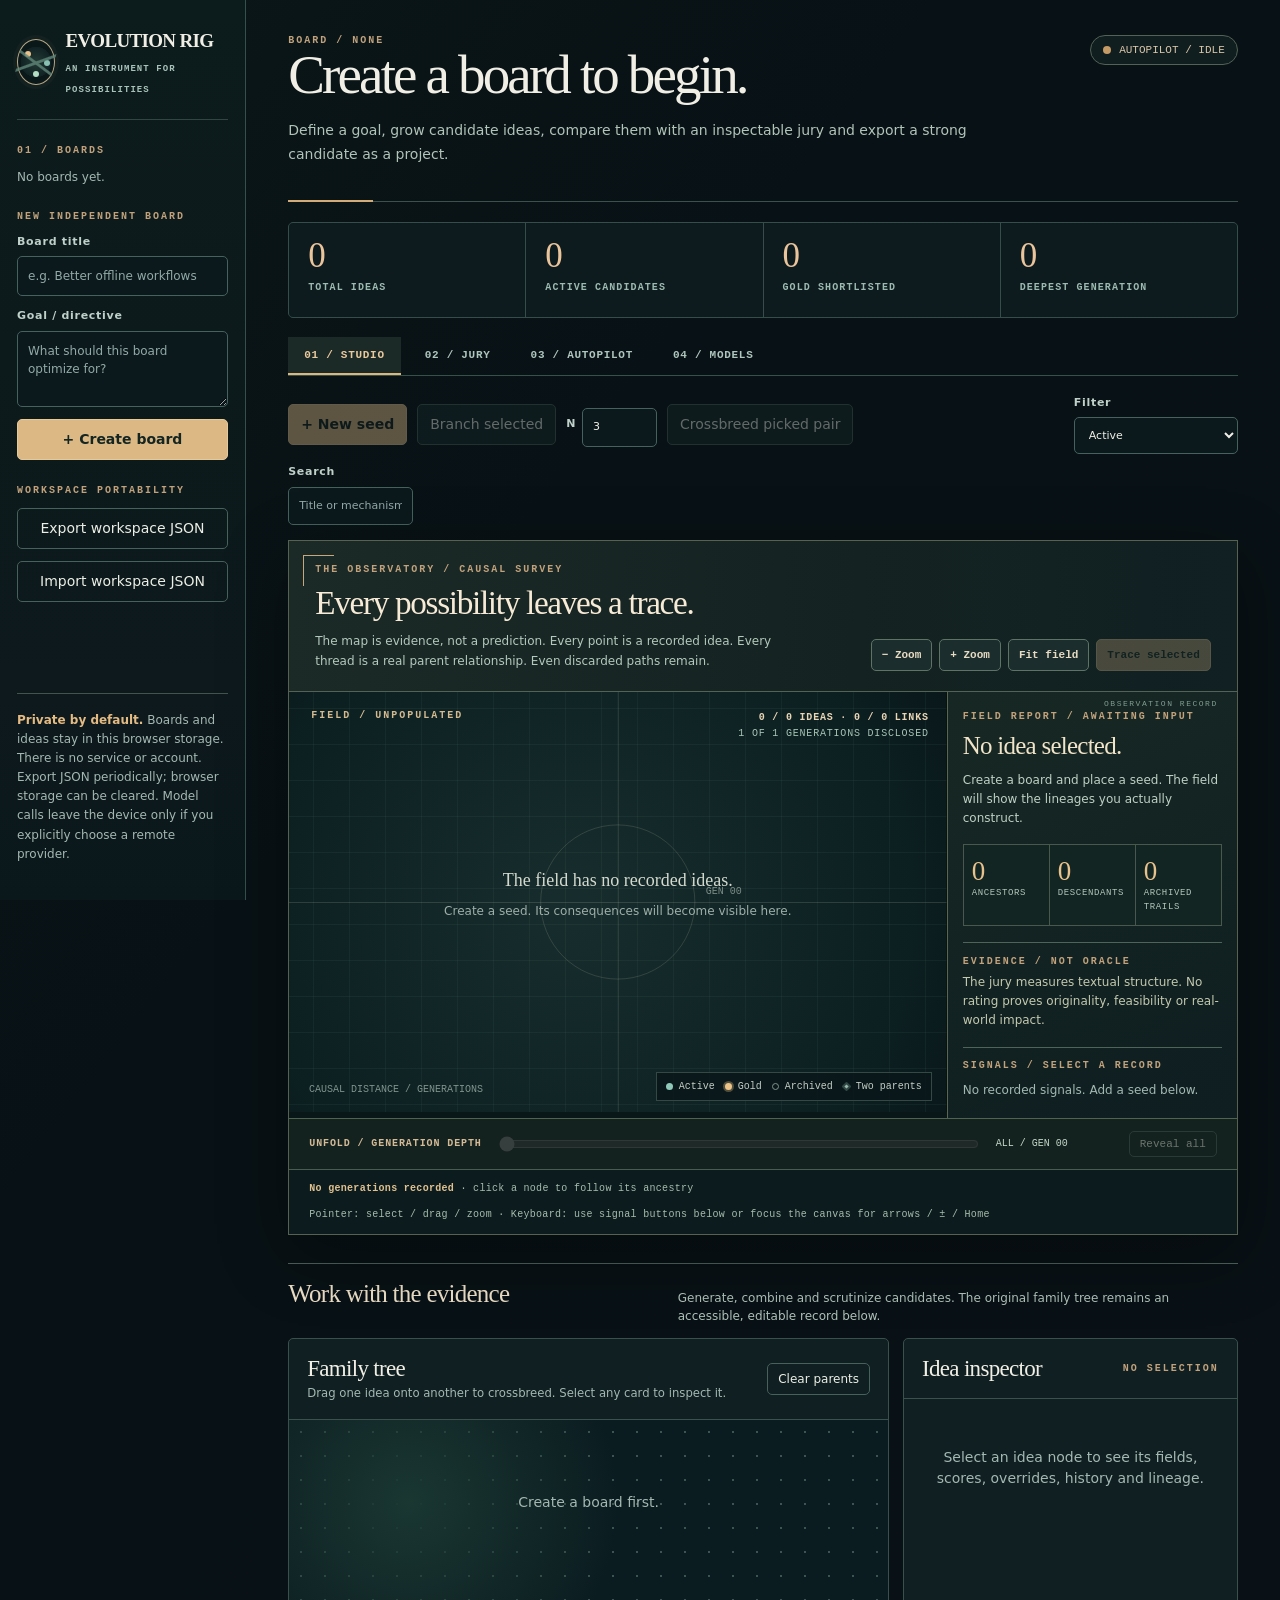
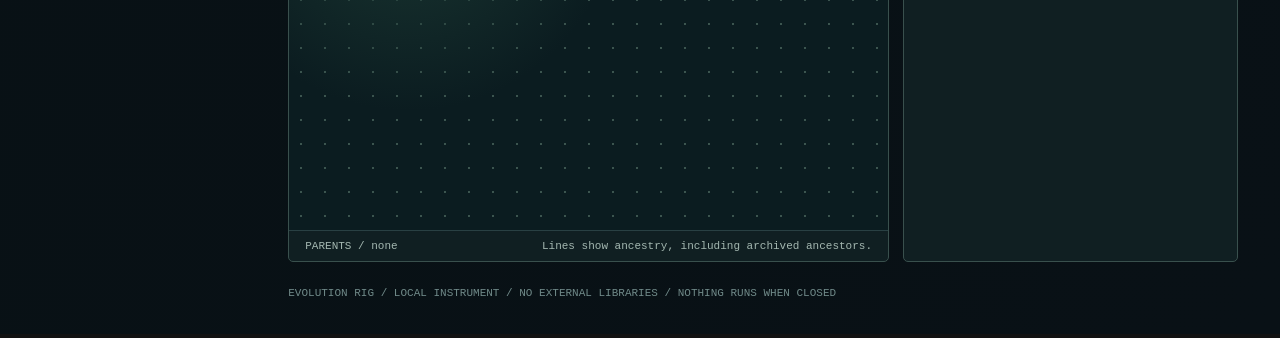
==== index.html @ 05062b5c "feat: initialize Evolution Rig Causal Observatory" ====
<!doctype html>
<html lang="en">
<head>
<meta charset="utf-8"><meta name="viewport" content="width=device-width, initial-scale=1">
<meta name="color-scheme" content="dark"><title>Evolution Rig / Causal Observatory</title>
<style>
:root{--bg:#0c1317;--bg2:#101c22;--panel:#16242a;--panel2:#1b2d32;--line:#2c4649;--line2:#425b58;--ink:#eaf1e8;--muted:#a2b4b3;--accent:#b9eb87;--a2:#71c6bd;--gold:#f9c771;--red:#f3a3a3;--shadow:0 14px 40px rgba(0,0,0,.25);--round:13px;--mono:ui-monospace,SFMono-Regular,Consolas,monospace;--sans:system-ui,-apple-system,BlinkMacSystemFont,"Segoe UI",sans-serif}
*{box-sizing:border-box}html{scroll-behavior:smooth}body{margin:0;background:var(--bg);color:var(--ink);font-family:var(--sans);font-size:14px;line-height:1.5}button,input,textarea,select{font:inherit}button{cursor:pointer}button:disabled{opacity:.4;cursor:not-allowed}button:focus-visible,a:focus-visible,input:focus-visible,select:focus-visible,textarea:focus-visible,[tabindex]:focus-visible{outline:2px solid var(--accent);outline-offset:3px}::selection{background:#395746;color:#fff}a{color:var(--a2)}
button{border:1px solid var(--line2);color:var(--ink);background:#22343b;border-radius:9px;padding:9px 12px;transition:background .15s,border-color .15s,transform .15s}button:hover:not(:disabled){background:#30494d;border-color:#759786}button:active:not(:disabled){transform:translateY(1px)}button.primary{background:var(--accent);color:#15221a;border-color:var(--accent);font-weight:800}button.primary:hover:not(:disabled){background:#d5f2b4}button.ghost{background:transparent}button.danger{color:#ffb7b7;border-color:#894950}button.sm{padding:6px 10px;font-size:12px}button.tiny{padding:4px 7px;font-size:11px}
input,textarea,select{background:#0b171c;border:1px solid #466064;border-radius:8px;padding:10px;color:var(--ink);width:100%;max-width:100%}input::placeholder,textarea::placeholder{color:#718b90}textarea{min-height:75px;resize:vertical}select{cursor:pointer}input[type=number]{max-width:110px}input[type=checkbox]{width:auto;accent-color:var(--accent)}label{display:block;font-size:12px;font-weight:700;letter-spacing:.03em;color:#b8d0cb}label input,label textarea,label select{display:block;margin-top:6px;font-weight:400;letter-spacing:0}label.check{display:flex;align-items:center;gap:10px;font-size:13px;letter-spacing:0}small,.muted{color:var(--muted)}p{margin:8px 0 12px}h1,h2,h3{margin:0;line-height:1.2;letter-spacing:-.025em}h1{font-size:clamp(26px,2.8vw,40px)}h2{font-size:21px}h3{font-size:15px}.eyebrow{color:var(--a2);font:700 11px var(--mono);letter-spacing:.14em;text-transform:uppercase}.mono{font-family:var(--mono)}.bar{display:flex;align-items:center;gap:8px;flex-wrap:wrap}.stretch{flex:1}.stack{display:grid;gap:12px}.tiny-note{font-size:12px;color:var(--muted)}.value{font-family:var(--mono);font-weight:800;color:var(--ink)}
.app{display:grid;grid-template-columns:260px minmax(0,1fr);min-height:100vh}.rail{background:#101e23;border-right:1px solid var(--line);padding:23px 16px;display:flex;flex-direction:column;gap:26px;min-width:0}.brand{display:flex;gap:12px;align-items:center}.brand-icon{width:42px;height:42px;border:1px solid var(--accent);border-radius:11px;position:relative;background:radial-gradient(circle at 20% 20%,#31513e,transparent 70%),#152b2b}.brand-icon:before,.brand-icon:after{content:"";position:absolute;background:var(--accent);width:6px;height:6px;border-radius:50%}.brand-icon:before{left:9px;top:11px;box-shadow:17px 9px 0 var(--accent)}.brand-icon:after{left:13px;bottom:9px}.brand-icon i{position:absolute;inset:0;background:linear-gradient(24deg,transparent 45%,#608779 47%,#608779 50%,transparent 52%),linear-gradient(-33deg,transparent 45%,#608779 47%,#608779 50%,transparent 52%)}.brand strong{display:block;font-size:18px;letter-spacing:-.045em}.brand small{font:700 10px var(--mono);letter-spacing:.15em;color:var(--a2)}.rail-section .eyebrow{margin-bottom:10px}.board-list{display:grid;gap:7px;max-height:36vh;overflow:auto}.board-entry{display:grid;text-align:left;width:100%;gap:4px;border-color:transparent;border-left:3px solid transparent;background:transparent;border-radius:8px}.board-entry:hover{background:#1a2c31}.board-entry.selected{border-left-color:var(--accent);background:#233934}.board-entry span{white-space:nowrap;overflow:hidden;text-overflow:ellipsis}.board-entry small{font:11px var(--mono);color:var(--muted)}.rail-note{margin-top:auto;border-top:1px solid var(--line);padding-top:14px;font-size:12px;color:var(--muted)}.rail-note strong{color:var(--accent)}.rail input,.rail textarea{font-size:12px}
.main{min-width:0;padding:24px clamp(14px,2.8vw,40px) 40px}.masthead{display:flex;align-items:flex-start;justify-content:space-between;gap:14px;margin-bottom:20px}.goal{max-width:900px;font-size:14px;color:#b7c7c3;line-height:1.55}.status-ribbon{display:flex;align-items:center;gap:8px;white-space:nowrap;border:1px solid var(--line);border-radius:99px;padding:8px 12px;font:12px var(--mono);color:var(--muted)}.status-dot{height:8px;width:8px;border-radius:50%;background:#6b9794}.status-dot.running{background:var(--accent);box-shadow:0 0 0 3px #b9eb871a}.summary{display:grid;grid-template-columns:repeat(4,minmax(0,1fr));gap:10px;margin-bottom:17px}.summary .stat{background:var(--bg2);border:1px solid var(--line);border-radius:var(--round);padding:14px 16px}.stat strong{font:800 25px var(--mono);letter-spacing:-.06em;display:block}.stat span{font-size:11px;color:var(--muted);text-transform:uppercase;letter-spacing:.07em}.tabs{border-bottom:1px solid var(--line);display:flex;gap:3px;overflow:auto;margin-bottom:20px}.tab{border:0;background:transparent;border-radius:0;border-bottom:2px solid transparent;color:#a6bcb6;padding:11px 16px;white-space:nowrap}.tab[aria-selected=true]{border-color:var(--accent);color:var(--accent);background:#182924}.view[hidden]{display:none!important}.panel{background:var(--bg2);border:1px solid var(--line);border-radius:var(--round);overflow:hidden;min-width:0}.panel-head{padding:16px 18px;border-bottom:1px solid var(--line);display:flex;align-items:center;justify-content:space-between;gap:10px}.panel-body{padding:18px}.grid2{display:grid;grid-template-columns:minmax(0,1.4fr) minmax(290px,.78fr);gap:14px}.workbar{display:flex;gap:10px;flex-wrap:wrap;align-items:center;margin-bottom:14px}.workbar input{width:75px}.workbar .stretch{min-width:200px}.graph-wrap{overflow-x:auto;overflow-y:auto;max-height:70vh;min-height:440px;padding:16px;background:radial-gradient(circle at 15% 10%,#1d3833 0%,transparent 45%),#101d23;background-image:radial-gradient(circle at 15% 10%,#1d3833 0%,transparent 45%),radial-gradient(#2a4142 0.8px,transparent 0.8px);background-size:auto,24px 24px}.graph-layout{position:relative;display:flex;gap:36px;align-items:flex-start;width:max-content;min-width:100%;padding:10px 16px 16px}.graph-edges{position:absolute;inset:0;z-index:0;pointer-events:none;overflow:visible}.generation{position:relative;z-index:1;width:228px;display:flex;flex-direction:column;gap:12px}.generation-head{font:800 11px var(--mono);color:#a0b8ad;letter-spacing:.1em;display:flex;justify-content:space-between;border-bottom:1px solid #35504f;padding:0 0 10px}.idea-card{border:1px solid #39565a;background:#192b30;border-radius:10px;padding:12px;text-align:left;min-height:126px;display:flex;flex-direction:column;gap:7px;cursor:grab;transition:border-color .14s,background .14s,transform .14s;user-select:none}.idea-card:hover{border-color:#82afa0;background:#22383c}.idea-card.selected{border-color:var(--accent);box-shadow:0 0 0 2px #b9eb8720}.idea-card.drag-over{outline:2px dashed var(--a2);outline-offset:2px}.idea-card.dragging{opacity:.45}.idea-card.archived{opacity:.55;border-style:dashed}.card-head{display:flex;justify-content:space-between;gap:8px}.card-title{font-size:13px;font-weight:800;line-height:1.35;word-break:break-word}.badge{font:800 10px var(--mono);border-radius:50px;border:1px solid #4e6961;padding:3px 7px;color:#c4e0d0;white-space:nowrap;height:max-content}.badge.gold{border-color:#b78842;background:#4a3520;color:var(--gold)}.card-desc{font-size:11px;color:var(--muted);line-height:1.45;display:-webkit-box;-webkit-line-clamp:3;-webkit-box-orient:vertical;overflow:hidden}.micro-score{font:11px var(--mono);margin-top:auto;color:#a6c4bf}.micro-score b{color:var(--accent)}.graph-empty{padding:45px 20px;text-align:center;color:var(--muted);max-width:580px;margin:auto}.graph-foot{font:11px var(--mono);color:var(--muted);padding:9px 16px;border-top:1px solid var(--line)}
.inspector-empty{padding:48px 22px;text-align:center;color:var(--muted)}.inspector{padding:18px;max-height:75vh;overflow:auto}.inspector h2{font-size:19px;margin:7px 0 10px;overflow-wrap:anywhere}.inspector p{font-size:13px}.detail-box{border:1px solid #38504f;border-radius:10px;padding:11px 12px;margin:13px 0;background:#17262b}.detail-box .eyebrow{margin-bottom:4px}.metric{display:grid;grid-template-columns:90px 50px minmax(0,1fr);gap:9px;align-items:center;margin:13px 0}.metric .bar-bg{height:7px;border-radius:8px;background:#304244;overflow:hidden}.metric .bar-bg i{display:block;background:var(--accent);height:100%}.metric .bar-bg i.overridden{background:var(--gold)}.metric strong{font:800 13px var(--mono)}.total-display{display:flex;align-items:center;justify-content:space-between;border-bottom:1px solid var(--line);padding:0 0 14px}.total-display strong{font:800 32px var(--mono);color:var(--accent)}.score-override{display:grid;grid-template-columns:1fr 1fr 1fr;gap:8px}.score-override label{font-size:11px}.lineage{display:flex;flex-wrap:wrap;gap:6px}.ancestor{border:1px solid #425b56;padding:5px 8px;border-radius:7px;background:#1e3234;font-size:11px;max-width:100%;text-align:left;word-break:break-word}.code-log{white-space:pre-wrap;overflow-wrap:anywhere;font:11px/1.7 var(--mono);background:#0c181d;border:1px solid #38514c;padding:13px;border-radius:9px;color:#c8d8ce;max-height:320px;overflow:auto}.code-log div+div{margin-top:6px}.hint{color:var(--muted);font-size:12px}
.field-grid{display:grid;grid-template-columns:repeat(2,minmax(0,1fr));gap:12px}.tall-form{display:grid;gap:12px;max-width:840px}.route-grid{display:grid;grid-template-columns:repeat(2,minmax(0,1fr));gap:14px}.option-row{display:flex;align-items:center;flex-wrap:wrap;gap:12px}.option-row label{display:flex;align-items:center;gap:8px}.option-row input[type=number]{margin:0}.juries{overflow:auto}.score-table{width:100%;border-collapse:collapse;font-size:12px}.score-table th{text-align:left;text-transform:uppercase;letter-spacing:.08em;color:var(--muted);font:700 10px var(--mono);padding:12px;border-bottom:1px solid var(--line)}.score-table td{padding:12px;border-bottom:1px solid #284044;vertical-align:top}.score-table tr:hover{background:#1b3034}.score-table td strong{color:var(--accent)}.score-table button{max-width:340px;text-align:left}.cal-grid{display:grid;grid-template-columns:repeat(4,minmax(0,1fr));gap:12px}.cal-card{border:1px solid #3d5553;border-radius:12px;padding:16px;background:#172a2c}.cal-card strong{display:block;font:800 28px var(--mono);margin:6px 0}.cal-card p{font-size:12px;color:var(--muted);margin:0}.runtime-log{max-height:330px;overflow:auto;background:#0d1a1d;padding:10px 14px;border-radius:9px;border:1px solid var(--line);font:12px/1.65 var(--mono);color:var(--muted)}.runtime-log p{margin:6px 0;padding-bottom:6px;border-bottom:1px solid #273d3e;font:inherit}.runtime-log span{color:var(--a2)}.notice{border-left:3px solid var(--a2);background:#183034;padding:11px 14px;color:#c2d5d1;font-size:12px}.notice.warn{border-color:var(--gold);background:#302c23}.two-action{display:grid;grid-template-columns:1fr 1fr;gap:10px}.chip{background:#254039;border-radius:99px;padding:4px 9px;color:var(--accent);font:11px var(--mono)}.empty{border:1px dashed var(--line2);border-radius:12px;padding:24px;color:var(--muted);text-align:center}
.dialog{background:#111f25;color:var(--ink);border:1px solid #58766d;border-radius:16px;width:min(780px,calc(100vw - 28px));max-height:89vh;padding:0;box-shadow:0 24px 120px #0009}.dialog::backdrop{background:#02080bcc;backdrop-filter:blur(3px)}.dialog-header{display:flex;justify-content:space-between;align-items:center;padding:19px 22px;border-bottom:1px solid var(--line)}.dialog-content{padding:22px;overflow-y:auto;max-height:calc(89vh - 140px)}.dialog-footer{display:flex;gap:10px;justify-content:flex-end;padding:14px 22px;border-top:1px solid var(--line)}.dialog form{display:flex;flex-direction:column;max-height:89vh}.toast{position:fixed;bottom:20px;right:20px;z-index:50;max-width:min(450px,calc(100vw - 40px));background:#274039;color:#f6ffec;border:1px solid #7eb59b;border-radius:10px;padding:12px 16px;box-shadow:var(--shadow);font-size:13px}.toast.error{background:#432a2b;border-color:#c77979}.toast[hidden]{display:none}.hide{display:none!important}
@media(max-width:1150px){.grid2{grid-template-columns:1fr}.graph-wrap{min-height:390px;max-height:60vh}.inspector{max-height:none}.rail{padding:18px 12px}.app{grid-template-columns:224px minmax(0,1fr)}}@media(max-width:760px){.app{grid-template-columns:1fr}.rail{border-right:0;border-bottom:1px solid var(--line);gap:12px;padding:15px;display:grid;grid-template-columns:1fr 1fr;align-items:start}.rail .brand{grid-column:1/-1}.rail-note{grid-column:1/-1;margin-top:0}.board-list{max-height:132px}.main{padding:17px 12px 30px}.masthead{flex-direction:column}.status-ribbon{align-self:flex-start}.summary{grid-template-columns:repeat(2,minmax(0,1fr))}.stat strong{font-size:21px}.tabs{margin-left:-12px;margin-right:-12px;padding-left:8px}.tab{padding:12px}.field-grid,.route-grid,.cal-grid{grid-template-columns:1fr}.graph-wrap{max-height:58vh}.generation{width:208px}.workbar .stretch{min-width:100%}.dialog-content{padding:14px}.two-action{grid-template-columns:1fr}}
@media(max-width:520px){.rail{grid-template-columns:1fr}.rail .brand,.rail-note{grid-column:auto}.rail-section{min-width:0}.board-list{max-height:180px}.rail input,.rail textarea{font-size:14px}.workbar label{max-width:100%}}
.evolution-lens{background:#1c2e2e;border-color:#4a766a}.evolution-lens summary{cursor:pointer;font:700 11px var(--mono);letter-spacing:.05em;color:var(--accent);padding:4px 0}.evolution-lens summary:focus-visible{outline:2px solid var(--accent);outline-offset:2px}.evolution-lens strong.gain{color:var(--accent)}.evolution-lens strong.loss{color:var(--gold)}.evolution-lens p{margin:8px 0}.evolution-lens p:last-child{margin-bottom:0}
@media(prefers-reduced-motion:reduce){*,*:before,*:after{scroll-behavior:auto!important;transition:none!important;animation:none!important}}
</style>
<style>
/* Evolution Rig's instrument design system: stateful information, not decorative spectacle. */
:root{
 --bg:#071013;--bg2:#0d1a1d;--panel:#152326;--panel2:#1a2d30;
 --line:#294043;--line2:#48615f;--ink:#f1efe5;--muted:#a4b8b1;
 --accent:#d9ad79;--a2:#9ccec0;--gold:#f1c681;--red:#e8a1a0;
 --shadow:0 18px 58px rgba(0,0,0,.31);--round:8px;
 --serif:Georgia,"Iowan Old Style","Baskerville",serif;
}
html{scroll-behavior:smooth}
body{background:linear-gradient(128deg,#0b1719 0%,#081115 34%,#091116 100%);color:var(--ink);font-size:14px}
h1,h2,h3{letter-spacing:-.03em}h1{font:400 clamp(35px,4.3vw,61px)/1.06 var(--serif);letter-spacing:-.052em;max-width:20ch}
h2{font-weight:650}h3{font-weight:650}
.eyebrow{font-size:10px;letter-spacing:.2em;color:#c1a27c}
button{background:#172b2c;color:#ecefe5;border-color:#47615b;border-radius:5px;padding:9px 12px;transition:background .16s,border-color .16s,color .16s}
button:hover:not(:disabled){background:#294140;border-color:#9bb6a4}
button.primary{background:#dbb884;color:#142522;border-color:#e6c998;font-weight:760}
button.primary:hover:not(:disabled){background:#f1d09e}
button:focus-visible,a:focus-visible,input:focus-visible,textarea:focus-visible,select:focus-visible,[tabindex]:focus-visible{outline:2px solid #f1cb92;outline-offset:3px}
input,textarea,select{border-radius:5px;background:#0b191d;border-color:#45625e}
input::placeholder,textarea::placeholder{color:#92aaa7}
label{font-size:11px;color:#bfd1c8;letter-spacing:.065em}
.app{grid-template-columns:246px minmax(0,1fr)}
.rail{background:linear-gradient(180deg,#0c1b1c 0%,#0d191c 78%,#0b181b 100%);padding:27px 17px;gap:25px;position:sticky;top:0;height:100vh;overflow:auto;border-right:1px solid #36514d}
.brand{padding-bottom:21px;border-bottom:1px solid #314642;gap:11px}
.brand-icon{border-radius:50%;width:46px;height:46px;border:1px solid #b6a783;background:radial-gradient(circle at 50% 50%,#233b34 0%,#112224 53%,#0b181a 54%);box-shadow:0 0 0 4px #bca77e0b}
.brand-icon:before{left:7px;top:11px;background:#e9c18a;box-shadow:19px 9px 0 #88c1b2}
.brand-icon:after{bottom:7px;left:15px;background:#b4dec4}
.brand-icon i{transform:rotate(13deg);opacity:.8}
.brand strong{font-family:var(--serif);font-weight:600;font-size:19px;letter-spacing:-.035em}
.brand small{font-size:9px;color:#a8c3b8;letter-spacing:.12em}
.rail-section .eyebrow{margin-bottom:12px}
.board-entry{border-radius:3px;padding:11px 11px}
.board-entry.selected{background:#20332e;border-left-color:#e9ba78}
.board-entry:hover{background:#20332e}
.board-entry span{font-size:13px;font-weight:600}
.rail-note{line-height:1.6;border-top:1px solid #42554b;padding-top:17px}
.rail-note strong{color:#e5bb84}
.main{padding:27px clamp(18px,3.3vw,52px) 35px}
.masthead{padding:8px 0 22px;border-bottom:1px solid #3a514c;margin-bottom:20px;position:relative;min-height:137px}
.masthead:after{content:"";position:absolute;bottom:-1px;left:0;width:85px;height:2px;background:#d3ab79}
.goal{font-size:14px;color:#b1c4b8;max-width:720px;margin-top:15px;line-height:1.7}
.status-ribbon{color:#d8c6a8;white-space:normal;font-size:11px;border-color:#526255;background:#111e20;padding:8px 12px}
.status-dot{background:#c59a65}
.status-dot.running{background:#a7d1ae;box-shadow:0 0 0 3px #b9eb871c}
.summary{margin-bottom:19px;gap:1px;border:1px solid #354e4b;background:#354e4b;border-radius:5px;overflow:hidden}
.summary .stat{background:#0d1b1e;border:0;border-radius:0;padding:14px 19px;min-height:94px}
.stat strong{font:400 35px/1.1 var(--serif);color:#eac49b;letter-spacing:-.05em}
.stat span{font:700 10px/1.7 var(--mono);color:#9cbab0;letter-spacing:.11em}
.tabs{border-bottom:1px solid #36514a;margin-bottom:19px;gap:8px}
.tab{font:700 11px var(--mono);letter-spacing:.065em;text-transform:uppercase;border:0;border-bottom:2px solid transparent;padding:12px 16px;color:#afc6bd}
.tab[aria-selected=true]{border-bottom-color:#dfb57e;color:#eaca9d;background:#1b2927}
.tab:hover:not(:disabled){background:#1b2927;color:#ecdfc8;border:0;border-bottom:2px solid #b79d7b}
.panel{background:#101f22;border-radius:5px;border:1px solid #39504d}
.panel-head{padding:16px 18px;border-color:#3b514d;gap:13px}
.panel-head h2{font-family:var(--serif);font-size:23px;font-weight:400}
.panel-body{padding:20px}
.graph-wrap{background:radial-gradient(circle at 20% 20%,#1a3732 0%,transparent 36%),radial-gradient(#3e5751 0.7px,transparent .9px),#0b1c20;background-size:auto,24px 24px,auto;padding:17px;min-height:410px}
.generation{width:240px}
.generation-head{color:#c2c9ab;border-bottom-color:#556450}
.idea-card{border-radius:4px;background:linear-gradient(151deg,#1a3032,#142529);border-color:#47625b;min-height:132px;position:relative;box-shadow:0 8px 18px #0002}
.idea-card::before{content:"";position:absolute;top:0;left:0;bottom:0;width:2px;background:#5d958a;opacity:.6}
.idea-card.selected{border-color:#e7ba7a;box-shadow:0 0 0 1px #e7ba7a66,0 12px 23px #0004}
.idea-card.selected::before{background:#e7ba7a;opacity:1}
.idea-card:hover{background:#21383a;border-color:#9cc4b5}
.idea-card.archived{opacity:.71}
.card-title{font:600 14px/1.35 var(--sans)}
.card-desc{font-size:12px;color:#b4c5bf}
.micro-score{font-size:11px;color:#b9d5c9}
.micro-score b{color:#eac38d}
.badge{border-radius:3px;font-size:10px;background:#162626;color:#b1d6c6}
.badge.gold{color:#f8d59e;background:#463423;border-color:#be8d53}
.inspector{max-height:85vh;padding:18px}
.inspector h2{font:400 26px/1.11 var(--serif)}
.detail-box{border-radius:4px;background:#142629;border-color:#3b5952}
.evolution-lens{background:#182e2b;border-color:#628071}
.evolution-lens summary,.evolution-lens strong.gain{color:#edc28a}
.total-display strong{color:#f0c38a;font-family:var(--serif);font-size:38px}
.metric .bar-bg i{background:#a5c4a0}
.metric .bar-bg i.overridden{background:#dfa870}
.ancestor{background:#1a3434;border-color:#55736d;border-radius:3px}
.cal-card{border-radius:4px;background:#14282a;border-color:#42605a}
.cal-card strong{font-family:var(--serif);font-weight:400;font-size:36px;color:#f1c996}
.chip{background:#24362f;color:#d7bb8d}
.notice{background:#183134;border-color:#7bb5a7}
.notice.warn{background:#322a20;border-color:#e0b27c}
.dialog{background:#0c1a1e;border:1px solid #83755d;border-radius:7px}
.toast{background:#233a32;border-color:#a3c6a6;border-radius:4px}
/* The living diagram is a field instrument. Every point is a real idea; every edge is stored ancestry. */
.observatory{margin:3px 0 23px;border:1px solid #576152;background:#09161a;box-shadow:0 20px 65px #0005;position:relative;min-width:0;overflow:hidden}
.observatory::before{content:"";position:absolute;left:14px;top:14px;width:30px;height:30px;border-top:1px solid #c6a87c;border-left:1px solid #c6a87c;pointer-events:none;z-index:1}
.obs-head{padding:23px 26px 20px;display:flex;justify-content:space-between;align-items:flex-end;gap:20px;background:linear-gradient(92deg,#1b2a27,#142321 60%,#102023);border-bottom:1px solid #526254}
.obs-head .eyebrow{margin-bottom:9px}
.obs-head h2{font:400 clamp(27px,2.6vw,40px)/1.14 var(--serif);letter-spacing:-.04em;color:#f7ead6}
.obs-head p{color:#b4c9bd;font-size:12px;max-width:65ch;line-height:1.6;margin:10px 0 0}
.obs-controls{display:flex;flex-wrap:wrap;gap:7px;justify-content:flex-end;align-items:center;max-width:350px}
.obs-controls button{font:700 11px var(--mono);padding:9px 10px;background:#1b2e2d;border-color:#5f7364;color:#e8dbc4}
.obs-controls button:hover:not(:disabled){background:#34483c}
.obs-controls button:disabled{opacity:.33}
.obs-controls .obs-focus{background:#b99b73;color:#142621;border-color:#e7c391}
.obs-controls .obs-focus:hover:not(:disabled){background:#e9c898}
.obs-grid{display:grid;grid-template-columns:minmax(0,1fr) 320px;min-height:424px}
.atlas-field{position:relative;min-width:0;min-height:420px;overflow:hidden;background:#0a1719}
.atlas-field canvas{width:100%;height:420px;display:block;cursor:grab;touch-action:none}
.atlas-field canvas:focus-visible{outline:2px solid #e2be87;outline-offset:-5px}
.atlas-hud{position:absolute;top:18px;left:22px;right:18px;display:flex;align-items:flex-start;justify-content:space-between;gap:14px;pointer-events:none}
.atlas-hud .eyebrow{color:#d5ba90}
.atlas-readout{font:10px/1.6 var(--mono);letter-spacing:.08em;color:#a7c4b4;max-width:210px;text-align:right}
.atlas-readout strong{font-weight:700;color:#ead5b5}
.atlas-key{position:absolute;bottom:17px;right:15px;display:flex;gap:10px;flex-wrap:wrap;background:#091619cc;border:1px solid #344844;padding:8px 9px;max-width:calc(100% - 30px)}
.atlas-key span{display:flex;gap:6px;align-items:center;font:10px var(--mono);color:#c3cec3}
.key-mark{display:inline-block;width:7px;height:7px;border-radius:50%;background:#90c9b9}
.key-mark.gold{background:#ecc389;box-shadow:0 0 0 2px #bca16e65}
.key-mark.archive{background:transparent;border:1px solid #7f9389}
.key-mark.hybrid{background:#9ab9ac;border:2px double #304744;transform:rotate(45deg);border-radius:1px}
.atlas-notebook{border-left:1px solid #596751;background:linear-gradient(155deg,#172824,#0e1e21);padding:23px 19px 18px;display:flex;flex-direction:column;gap:16px;min-width:0;position:relative}
.atlas-notebook::before{content:"OBSERVATION RECORD";position:absolute;right:19px;top:7px;font:8px var(--mono);letter-spacing:.19em;color:#809e90}
.atlas-focus h3{font:400 28px/1.07 var(--serif);color:#f2e4c8;margin:11px 0;overflow-wrap:anywhere}
.atlas-focus p{font-size:12px;color:#bfd0c4;line-height:1.6;margin:0}
.atlas-evidence{display:grid;grid-template-columns:repeat(3,minmax(0,1fr));gap:1px;background:#48584c;border:1px solid #48584c}
.atlas-evidence>div{background:#132523;padding:11px 8px;min-width:0}
.atlas-evidence strong{display:block;font:400 27px var(--serif);color:#e8c28c;font-variant-numeric:tabular-nums}
.atlas-evidence span{font:9px/1.5 var(--mono);text-transform:uppercase;letter-spacing:.07em;color:#b3c7b8;display:block}
.atlas-trace{border-top:1px solid #4f6456;padding-top:13px;font-size:12px;line-height:1.6;color:#c4c9ae}
.atlas-trace .eyebrow{display:block;margin-bottom:6px}
.atlas-recent{margin-top:auto;border-top:1px solid #4f6456;padding-top:12px}
.atlas-index{display:flex;flex-wrap:wrap;gap:6px;margin-top:10px}
.atlas-index button{max-width:100%;white-space:nowrap;overflow:hidden;text-overflow:ellipsis;font:11px var(--mono);color:#d5e3ce;border-color:#557163;background:#1d332d;text-align:left;padding:7px 8px}
.atlas-index button[aria-current=true]{border-color:#e0bd88;color:#f3d6a7;background:#3c382d}
.depth-bar{display:flex;align-items:center;flex-wrap:wrap;gap:15px;padding:12px 20px;background:#14221f;border-top:1px solid #50634f}
.depth-bar label{font:700 10px var(--mono);letter-spacing:.09em;color:#d4bb98;white-space:nowrap}
.depth-bar input[type=range]{flex:1;min-width:130px;width:auto;max-width:none;padding:0;border:0;background:transparent;accent-color:#e8b67a;cursor:pointer}
.depth-bar input[type=range]:disabled{opacity:.35}
.depth-bar output{font:10px var(--mono);color:#c4d7c8;min-width:118px}
.depth-bar button{padding:6px 10px;font:11px var(--mono)}
.obs-foot{padding:11px 20px;border-top:1px solid #485c50;display:flex;flex-wrap:wrap;justify-content:space-between;gap:10px;color:#a7bdac;background:#0c1b1e;font:10px/1.6 var(--mono);letter-spacing:.03em}
.obs-foot strong{color:#e1c28f;font-weight:700}
.workbench-divider{display:flex;justify-content:space-between;align-items:baseline;gap:16px;margin:28px 0 13px;border-top:1px solid #4c6258;padding-top:16px}
.workbench-divider h2{font:400 25px var(--serif);color:#eddfc7}
.workbench-divider p{font-size:12px;color:#b0c3b9;max-width:560px;margin:0}
.workbar{margin-bottom:15px}
.workbar input#nodeSearch{min-width:125px}
.create-board-details{display:block}
.create-board-details>summary{display:none;cursor:pointer;color:#e4c594;font:700 11px var(--mono);letter-spacing:.08em;margin-bottom:12px}
.rail .create-board-details form{margin-top:0}
@media(max-width:1350px){.obs-grid{grid-template-columns:minmax(0,1fr) 290px}.atlas-notebook{padding:19px 15px}.atlas-focus h3{font-size:25px}}
@media(max-width:1150px){.app{grid-template-columns:220px minmax(0,1fr)}.rail{padding:19px 12px}.obs-head{align-items:flex-start;flex-direction:column}.obs-controls{max-width:none;justify-content:flex-start}.obs-grid{grid-template-columns:1fr}.atlas-field,.atlas-field canvas{min-height:390px;height:390px}.atlas-notebook{border-left:0;border-top:1px solid #586955;display:grid;grid-template-columns:1fr 1fr;gap:13px}.atlas-focus{grid-column:1/-1}.atlas-recent{margin-top:0}.atlas-evidence{align-self:start}}
@media(max-width:760px){.app{grid-template-columns:1fr}.rail{height:auto;position:relative;overflow:visible;display:grid;grid-template-columns:1fr 1fr;padding:17px;gap:14px;border-right:0;border-bottom:1px solid #4b5c50}.rail .brand{grid-column:1/-1}.rail-note{grid-column:1/-1}.board-list{max-height:150px}.main{padding:19px 14px 35px}.masthead{min-height:0;padding-bottom:20px}.masthead h1{font-size:clamp(36px,8vw,51px)}.summary .stat{padding:12px 14px;min-height:79px}.stat strong{font-size:30px}.obs-head{padding:21px 18px 18px}.obs-head h2{font-size:32px}.atlas-notebook{grid-template-columns:1fr}.atlas-focus{grid-column:auto}.atlas-field,.atlas-field canvas{min-height:365px;height:365px}.depth-bar{display:flex;align-items:center;flex-wrap:wrap;gap:15px;padding:12px 20px;background:#14221f;border-top:1px solid #50634f}
.depth-bar label{font:700 10px var(--mono);letter-spacing:.09em;color:#d4bb98;white-space:nowrap}
.depth-bar input[type=range]{flex:1;min-width:130px;width:auto;max-width:none;padding:0;border:0;background:transparent;accent-color:#e8b67a;cursor:pointer}
.depth-bar input[type=range]:disabled{opacity:.35}
.depth-bar output{font:10px var(--mono);color:#c4d7c8;min-width:118px}
.depth-bar button{padding:6px 10px;font:11px var(--mono)}
.obs-foot{padding:10px 15px}.workbench-divider{flex-direction:column;gap:3px}.workbench-divider p{margin-top:0}.create-board-details>summary{display:list-item}.rail .create-board-details form{margin-top:12px}}
@media(max-width:520px){.rail{grid-template-columns:1fr}.brand,.rail-note{grid-column:auto}.obs-controls{width:100%;display:grid;grid-template-columns:repeat(4,minmax(0,1fr))}.obs-controls button{padding:10px 5px;min-width:0;font-size:10px}.obs-controls .obs-focus{grid-column:span 2}.obs-controls button[data-atlas-reset]{grid-column:span 2}.atlas-readout{max-width:135px;font-size:9px}.atlas-key{gap:7px}.atlas-key span{font-size:9px}.atlas-field,.atlas-field canvas{height:345px;min-height:345px}.obs-head h2{font-size:28px}.atlas-focus h3{font-size:26px}.stat span{font-size:9px}}
@media(prefers-reduced-motion:reduce){.atlas-field canvas{scroll-behavior:auto}.observatory,.obs-head,.atlas-notebook{animation:none!important;transition:none!important}}

@media(max-width:520px){.depth-bar{padding:11px 15px;gap:9px}.depth-bar label{width:100%}.depth-bar input[type=range]{min-width:120px}.depth-bar output{min-width:75px}}

</style>
</head>
<body>
<div class="app">
<aside class="rail" aria-label="Boards and workspace controls">
  <div class="brand"><div class="brand-icon" aria-hidden="true"><i></i></div><div><strong>EVOLUTION RIG</strong><small>AN INSTRUMENT FOR POSSIBILITIES</small></div></div>
  <section class="rail-section"><div class="eyebrow">01 / Boards</div><div id="boardList" class="board-list" role="list" aria-label="Available boards"></div></section>
  <section class="rail-section"><div class="eyebrow">New independent board</div><details class="create-board-details" id="boardComposer" open><summary>Create a board</summary>
    <form id="boardForm" class="stack"><label>Board title<input name="title" required maxlength="120" placeholder="e.g. Better offline workflows"></label><label>Goal / directive<textarea name="objective" required maxlength="1600" rows="3" placeholder="What should this board optimize for?"></textarea></label><button class="primary" type="submit">+ Create board</button></form></details>
  </section>
  <section class="rail-section"><div class="eyebrow">Workspace portability</div><div class="stack"><button class="ghost" id="downloadWorkspace" type="button">Export workspace JSON</button><button class="ghost" id="importWorkspace" type="button">Import workspace JSON</button><input hidden id="workspaceFile" type="file" accept=".json,application/json"></div></section>
  <div class="rail-note"><strong>Private by default.</strong> Boards and ideas stay in this browser storage. There is no service or account. Export JSON periodically; browser storage can be cleared. Model calls leave the device only if you explicitly choose a remote provider. <div id="storageNotice" class="tiny-note" style="margin-top:9px"></div></div>
</aside>
<main class="main" id="main">
  <header class="masthead"><div><div class="eyebrow" id="boardKicker">BOARD / NONE</div><h1 id="boardTitle">Create a board to begin.</h1><p id="boardObjective" class="goal">Define a goal, grow candidate ideas, compare them with an inspectable jury and export a strong candidate as a project.</p></div><div class="status-ribbon" id="autoStatus"><span class="status-dot" id="autoDot"></span><span id="autoStatusLabel">AUTOPILOT / IDLE</span></div></header>
  <section class="summary" aria-label="Board statistics"><div class="stat"><strong id="statTotal">0</strong><span>Total ideas</span></div><div class="stat"><strong id="statActive">0</strong><span>Active candidates</span></div><div class="stat"><strong id="statGold">0</strong><span>Gold shortlisted</span></div><div class="stat"><strong id="statGenerations">0</strong><span>Deepest generation</span></div></section>
  <nav class="tabs" id="viewTabs" role="tablist" aria-label="Workspace areas"><button class="tab" data-view="studio" role="tab" aria-selected="true">01 / Studio</button><button class="tab" data-view="jury" role="tab" aria-selected="false">02 / Jury</button><button class="tab" data-view="autopilot" role="tab" aria-selected="false">03 / Autopilot</button><button class="tab" data-view="models" role="tab" aria-selected="false">04 / Models</button></nav>
  <section class="view" id="studio" role="tabpanel" aria-label="Idea studio">
    <div class="workbar"><button class="primary" id="newSeed">+ New seed</button><button id="branchSelected">Branch selected</button><label class="bar" style="gap:6px">N <input type="number" id="branchCount" min="1" max="8" step="1" value="3" aria-label="Number of branch children"></label><button id="crossPicked">Crossbreed picked pair</button><span class="stretch"></span><label>Filter <select id="nodeFilter"><option value="active">Active</option><option value="all">All, including archived</option><option value="gold">Gold only</option></select></label><label>Search <input id="nodeSearch" placeholder="Title or mechanism" aria-label="Search ideas"></label></div>
    <section class="observatory" id="observatory" aria-labelledby="atlasTitle">
    <header class="obs-head"><div><div class="eyebrow">THE OBSERVATORY / CAUSAL SURVEY</div><h2 id="atlasTitle">Every possibility leaves a trace.</h2><p>The map is evidence, not a prediction. Every point is a recorded idea. Every thread is a real parent relationship. Even discarded paths remain.</p></div><div class="obs-controls" aria-label="Observatory navigation"><button id="atlasZoomOut" aria-label="Zoom out" title="Zoom out">− Zoom</button><button id="atlasZoomIn" aria-label="Zoom in" title="Zoom in">+ Zoom</button><button data-atlas-reset id="atlasReset" title="Fit full field (Home)">Fit field</button><button class="obs-focus" id="atlasFocus" title="Center and magnify selected idea">Trace selected</button></div></header>
    <div class="obs-grid"><div class="atlas-field"><div class="atlas-hud"><div class="eyebrow">FIELD / <span id="atlasModeLabel">UNPOPULATED</span></div><div class="atlas-readout" id="atlasReadout">0 IDEAS · 0 LINKS<br>NO SURVEY DATA</div></div><canvas id="atlasCanvas" tabindex="0" role="img" aria-label="Interactive causal field. Every point corresponds to an idea; links show recorded ancestry. Click or tap a point to select. Drag to pan, scroll to zoom. Use the adjacent list, family tree, or jury table for keyboard and screen-reader access.">Your ideas and ancestry are also available in the accessible family tree and jury table below.</canvas><div class="atlas-key" aria-label="Diagram legend"><span><i class="key-mark"></i>Active</span><span><i class="key-mark gold"></i>Gold</span><span><i class="key-mark archive"></i>Archived</span><span><i class="key-mark hybrid"></i>Two parents</span></div></div>
    <aside class="atlas-notebook" aria-label="Selected idea and survey findings"><div class="atlas-focus" aria-live="polite" aria-atomic="true"><div class="eyebrow" id="atlasFocusKicker">FIELD REPORT / AWAITING INPUT</div><h3 id="atlasFocusTitle">No idea selected.</h3><p id="atlasNarrative">Create a board and place a seed. The field will show the lineages you actually construct.</p></div><div class="atlas-evidence" aria-label="Trace counts"><div><strong id="atlasAncestorCount">0</strong><span>Ancestors</span></div><div><strong id="atlasDescendantCount">0</strong><span>Descendants</span></div><div><strong id="atlasArchiveCount">0</strong><span>Archived trails</span></div></div><div class="atlas-trace"><span class="eyebrow">EVIDENCE / NOT ORACLE</span><span id="atlasTraceText">The jury measures textual structure. No rating proves originality, feasibility or real-world impact.</span></div><div class="atlas-recent"><div class="eyebrow">SIGNALS / SELECT A RECORD</div><div class="atlas-index" id="atlasIndex" role="group" aria-label="Notable ideas in the current board"></div></div></aside></div>
    <div class="depth-bar" aria-label="Timeline depth exploration"><label for="atlasDepth">UNFOLD / GENERATION DEPTH</label><input id="atlasDepth" type="range" min="0" max="0" value="0" step="1" aria-label="Show ideas through generation" disabled><output id="atlasDepthLabel" for="atlasDepth">NO GENERATIONS</output><button id="atlasUnfoldAll" class="sm ghost" disabled>Reveal all</button></div>
    <div class="obs-foot"><span><strong id="atlasFootSummary">No generations recorded</strong> · click a node to follow its ancestry</span><span>Pointer: select / drag / zoom · Keyboard: use signal buttons below or focus the canvas for arrows / ± / Home</span></div>
  </section>
  <div class="workbench-divider"><h2>Work with the evidence</h2><p>Generate, combine and scrutinize candidates. The original family tree remains an accessible, editable record below.</p></div>
    <div class="grid2"><section class="panel"><div class="panel-head"><div><h2>Family tree</h2><small>Drag one idea onto another to crossbreed. Select any card to inspect it.</small></div><button class="sm ghost" id="clearPick">Clear parents</button></div><div class="graph-wrap" id="graphWrap"><div class="graph-layout" id="graphLayout"><svg class="graph-edges" id="graphEdges" aria-hidden="true"></svg><div id="graphEmpty" class="graph-empty">Your first seed becomes generation zero.</div></div></div><div class="graph-foot"><span id="pickedLabel">PARENTS / none</span> <span style="float:right">Lines show ancestry, including archived ancestors.</span></div></section>
    <aside class="panel" aria-label="Selected idea inspector"><div class="panel-head"><h2>Idea inspector</h2><span class="eyebrow" id="inspectId">NO SELECTION</span></div><div id="inspector" class="inspector-empty">Select an idea node to see its fields, scores, overrides, history and lineage.</div></aside></div>
  </section>
  <section class="view" id="jury" role="tabpanel" aria-label="Jury and calibration" hidden>
    <div class="panel" style="margin-bottom:15px"><div class="panel-head"><div><h2>Reference anchor calibration</h2><small>Fixed weak / medium / strong fixtures; computed in JavaScript, never awarded by a language model.</small></div><span class="chip" id="calibrationBadge">CALIBRATING</span></div><div class="panel-body"><div id="anchorCards" class="cal-grid"></div><p class="tiny-note">Metric normalization uses the weak and strong fixtures. The medium fixture must land between them. Gold is blocked if anchor checks fail. This is a structural rubric, not external validation of market novelty or technical correctness.</p><button id="rerunAnchors" class="sm">Re-run reference jury</button></div></div>
    <div class="panel"><div class="panel-head"><div><h2>Candidate jury ledger</h2><small>Every verdict is recalculable and every override is logged in the node inspector.</small></div></div><div class="juries"><table class="score-table"><thead><tr><th>Candidate</th><th>Origin</th><th>Originality</th><th>Feasibility</th><th>Impact</th><th>Total</th><th>Decision</th></tr></thead><tbody id="juryRows"></tbody></table></div></div>
  </section>
  <section class="view" id="autopilot" role="tabpanel" aria-label="Autonomous evolution">
    <div class="grid2"><section class="panel"><div class="panel-head"><h2>Evolution autopilot</h2><span class="eyebrow">OPERATOR CONTROLLED</span></div><div class="panel-body stack">
      <div class="notice warn">Runs only while this page remains open. Browsers may throttle timers in background tabs; closing the page stops evolution. No persistent service or hidden agent is installed.</div>
      <div class="field-grid"><label>Maximum steps / hour<input id="stepsPerHour" type="number" min="1" max="120" value="12"></label><label>Minimum seconds between steps<input id="secondsBetween" type="number" min="5" max="3600" value="30"></label><label>Active population cap<input id="populationCap" type="number" min="4" max="250" value="24"></label><label>Prune threshold (out of 15)<input id="pruneThreshold" type="number" min="3" max="12" value="7"></label></div>
      <p class="hint" id="effectiveCadence">Effective interval: 300 seconds per step (bounded by both controls).</p>
      <div class="bar"><button class="primary" id="startAuto">Start autopilot</button><button id="stopAuto" disabled>Stop</button><button id="stepOnce">Run one step</button></div>
      <div class="notice">Selection favors strong active candidates while occasionally exploring alternatives. Pruning means <strong>archiving</strong> the lowest-scoring low-value leaves, not deleting their ancestry.</div>
    </div></section><section class="panel"><div class="panel-head"><h2>Execution log</h2><button class="sm" id="clearRuntimeLog">Clear view</button></div><div class="panel-body"><div id="runtimeLog" class="runtime-log" aria-live="polite"></div><p class="tiny-note">Logs include generation source, selected parents, child IDs and pruning decisions. Never includes API keys.</p></div></section></div>
  </section>
  <section class="view" id="models" role="tabpanel" aria-label="Model and network configuration">
    <div class="grid2"><section class="panel"><div class="panel-head"><div><h2>Generation router</h2><small>All model output is treated as candidate text. Code owns all scores and gates.</small></div></div><div class="panel-body tall-form">
      <label>Route<select id="provider"><option value="offline">Offline / procedural (no model)</option><option value="ollama">Ollama / local</option><option value="lmstudio">LM Studio / local</option><option value="mlx">MLX / OpenAI-compatible</option><option value="openrouter">OpenRouter / API</option><option value="anthropic">Anthropic / API</option><option value="openai">OpenAI / API</option><option value="azure">Azure OpenAI / API</option></select></label>
      <label>Endpoint (exact chat URL)<input id="endpoint" type="url" spellcheck="false" placeholder="No endpoint for offline mode"></label><label>Model or deployment ID<input id="modelId" spellcheck="false" placeholder="Required for model routes"></label>
      <label>API key / local access token<input id="apiKey" type="password" autocomplete="off" spellcheck="false" placeholder="Optional for local; required for hosted API"></label>
      <label class="check"><input type="checkbox" id="persistKey"> Save this key in this browser's localStorage (otherwise session only)</label>
      <div class="bar"><button class="primary" id="saveRouter">Save routing configuration</button><button id="probeRouter">Test connection (may use tokens)</button><button class="ghost" id="forgetKey">Forget key</button></div>
      <div class="notice" id="routerWarning">Offline mode generates deterministic recombinations and needs no network access.</div>
      <div class="code-log" id="routerState" role="status" aria-live="polite"></div>
    </div></section><section class="panel"><div class="panel-head"><h2>Trust boundaries</h2></div><div class="panel-body stack"><div class="detail-box"><div class="eyebrow">LOCAL</div><p>Seed creation, scoring, calibration, pruning, lineage, saving and exports work entirely in the browser.</p></div><div class="detail-box"><div class="eyebrow">MODEL ROUTES</div><p>Only user-triggered generations and connection tests contact the configured endpoint. Model payloads include the current board directive and selected parent fields.</p></div><div class="detail-box"><div class="eyebrow">CREDENTIALS</div><p>Keys live in sessionStorage by default or localStorage on explicit opt-in. They are not included in project ZIPs or workspace JSON. Browser storage is not a security vault; do not use high-privilege keys on shared computers.</p></div><div class="detail-box"><div class="eyebrow">CORS + BROWSER LIMITS</div><p>Some APIs block cross-origin browser requests. Ollama may need permitted origins; local HTTP endpoints should be bound to loopback. For strict offline guarantees, choose Offline. No secret-holding server proxy is bundled.</p></div><div class="detail-box"><div class="eyebrow">EXPORT</div><p>Gold project exports are standard ZIP folders. On browsers supporting directory write access, you can also choose an output folder without uploading data.</p></div></div></section></div>
  </section>
  <footer style="margin-top:25px;color:#708a89;font:11px var(--mono)">EVOLUTION RIG / LOCAL INSTRUMENT / NO EXTERNAL LIBRARIES / NOTHING RUNS WHEN CLOSED</footer>
</main></div>
<dialog class="dialog" id="ideaDialog" aria-labelledby="dialogTitle"><form id="ideaForm" novalidate><div class="dialog-header"><div><div class="eyebrow" id="dialogKicker">NEW / SEED</div><h2 id="dialogTitle">Create idea</h2></div><button type="button" class="ghost sm" id="closeDialog" aria-label="Close">Close</button></div><div class="dialog-content"><div class="field-grid" id="ideaFields"><label style="grid-column:1/-1">Title *<input name="title" required maxlength="160" placeholder="A concrete idea title"></label><label style="grid-column:1/-1">Problem to solve<textarea name="problem" maxlength="2000" rows="2"></textarea></label><label>Target audience<textarea name="audience" maxlength="2000" rows="2"></textarea></label><label>Mechanism / how it works<textarea name="mechanism" maxlength="2000" rows="3"></textarea></label><label>Differentiation / original angle<textarea name="difference" maxlength="2000" rows="3"></textarea></label><label>First execution plan<textarea name="plan" maxlength="2000" rows="3"></textarea></label><label>Validation method<textarea name="validation" maxlength="2000" rows="3"></textarea></label><label>Expected impact / benefit<textarea name="benefit" maxlength="2000" rows="3"></textarea></label><label>Constraints<textarea name="constraints" maxlength="2000" rows="3"></textarea></label><label style="grid-column:1/-1">Risks / unknowns<textarea name="risks" maxlength="2000" rows="2"></textarea></label></div></div><div class="dialog-footer"><button id="cancelIdea" type="button">Cancel</button><button class="primary" id="submitIdea" type="submit">Save idea</button></div></form></dialog>
<div class="toast" id="toast" hidden role="status" aria-live="polite"></div>
<script>
/* Evolution Rig core: deterministic, dependency-free, and shared by browser and Node tests. */
(function (root, factory) {
  const lib = factory();
  if (typeof module !== 'undefined' && module.exports) module.exports = lib;
  if (root) root.RigCore = lib;
})(typeof globalThis !== 'undefined' ? globalThis : this, function () {
  'use strict';
  const SCHEMA_VERSION = 1;
  const FIELDS = ['title','problem','audience','mechanism','difference','plan','validation','benefit','constraints','risks'];
  const METRICS = ['originality', 'feasibility', 'impact'];
  const stopwords = new Set('a an the and or but for to of in on at with from this that is are be by as it we our their will could should would into can when then using use make an app tool idea system solution which where who one each through rather than'.split(' '));
  const TEST_IDEAS = {
    weak: {
      title: 'An app that changes everything', problem: 'Problems', audience: 'Everyone',
      mechanism: 'Magic technology', difference: '', plan: 'Build it',
      validation: '', benefit: 'Amazing results', constraints: '', risks: ''
    },
    medium: {
      title: 'Simple household task organizer',
      problem: 'Roommates sometimes lose track of recurring chores and reminders.',
      audience: 'Small households sharing ordinary tasks.',
      mechanism: 'A browser checklist lets housemates mark tasks complete and filter by person.',
      difference: 'Works without an account and allows a local download of tasks.',
      plan: 'Build one list, then add local storage and export.',
      validation: 'Try it for a week and count missed tasks.',
      benefit: 'Fewer forgotten recurring tasks and less confusion.',
      constraints: 'No server or new services.', risks: 'Browser data can be deleted.'
    },
    strong: {
      title: 'Offline repair triage cards with field-proven recovery paths',
      problem: 'Technicians without connectivity waste repeat visits repeating uncertain troubleshooting and lose the evidence behind decisions.',
      audience: 'Small municipal maintenance teams working in basements and remote mechanical rooms with unreliable connectivity.',
      mechanism: 'A fully local browser decision tree stores concise symptom cards, measured evidence, reversible checks, and next-step recovery instructions; it links every decision to its predecessor.',
      difference: 'Unlike static checklists, each offline symptom card records the reason for its branch, unresolved alternatives, provenance and a one-click rollback path.',
      plan: 'Build one HTML page with three known fault scenarios, local persistence and JSON export in two afternoons; run a field simulation with five technicians.',
      validation: 'Measure median diagnosis time in minutes, incorrect branches and number of recovered decisions across 15 blinded scenarios before and after.',
      benefit: 'Cut repeat troubleshooting time by 25 percent while keeping an auditable record and reducing unnecessary site visits for 5 technicians.',
      constraints: 'No external server, no paid dependencies, no user identity collection and only three initial scenarios.',
      risks: 'An incorrect decision card could mislead users; label uncertainty and require expert signoff before field use.'
    },
    padding: Object.fromEntries(FIELDS.map(field => [field,field==='title' ? 'Generic repetitive claim' : 'test pilot measure one local specific solution process '.repeat(15)]))
  };
  const MUTATIONS = [
    {name:'Narrow the audience',prefix:'Focused', angle:'Start with one high-friction subgroup and optimize the first measurable outcome.',constraint:'Limit the pilot to one defined user segment and document excluded use cases.'},
    {name:'Manual-first proof',prefix:'Field-tested',angle:'Replace the first automation with a manual test and measure the failure modes.',constraint:'Use paper or a small offline checklist before building complex software.'},
    {name:'Reverse the workflow',prefix:'Reverse-flow',angle:'Start from the desired outcome and trace decisions backward to the minimum input.',constraint:'Show the complete decision path and allow the user to undo every step.'},
    {name:'Audit trail',prefix:'Traceable',angle:'Attach evidence, uncertainty and source decisions to every consequential output.',constraint:'Keep a small local event log that exports with the project.'},
    {name:'Constraint-led redesign',prefix:'Resilient',angle:'Design for no network, no account and graceful recovery from interruptions.',constraint:'No external dependency is necessary for the first useful increment.'},
    {name:'Measure before scaling',prefix:'Measured',angle:'Add an explicit benchmark and reject versions that fail the baseline.',constraint:'Test against five examples before increasing scope.'},
    {name:'Human veto',prefix:'Operator-led',angle:'Provide a reversible review gate before any consequential suggestion is acted on.',constraint:'No automatic destructive actions; the user can inspect and reject each step.'},
    {name:'Smallest useful slice',prefix:'One-slice',angle:'Reduce the experience to one end-to-end task that can be completed in an afternoon.',constraint:'Build exactly one representative workflow before expanding.'},
    {name:'Adversarial contrast',prefix:'Counterexample-driven',angle:'Design around a deliberately hard counterexample instead of a happy path.',constraint:'Document one known failure and a clear stop condition.'},
    {name:'Portable handoff',prefix:'Portable',angle:'Turn every decision into a portable brief so another person can reproduce it.',constraint:'Export plain text and JSON without a proprietary format.'}
  ];
  const clamp = (v, a = 0, b = 1) => Math.min(b, Math.max(a, v));
  function words(str) { return String(str || '').trim().split(/\s+/).filter(Boolean); }
  // Text length alone is gameable: 100 repetitions of the same phrase are not
  // 100 independent pieces of evidence. Reward informative vocabulary coverage.
  function lengthSignal(str, needed) {
    const count=words(str).length;
    const distinct=terms(str).size;
    return Math.min(clamp(count / needed),clamp(distinct / Math.max(3, needed*.58)));
  }
  function terms(text) {
    return new Set(String(text || '').toLowerCase().match(/[a-z0-9]{3,}/g)?.filter(s=> !stopwords.has(s)) || []);
  }
  function similarity(a, b) {
    const aa = terms(a), bb = terms(b);
    if (!aa.size || !bb.size) return 0;
    let common = 0; for (const s of aa) if (bb.has(s)) common++;
    return common / (aa.size + bb.size - common);
  }
  function ideaText(i) {return [i.title,i.problem,i.mechanism,i.difference].join(' ');}
  function hasMatch(text, re) {return re.test(String(text || '').toLowerCase()) ? 1 : 0;}
  function feature(name, value, weight, reason) { return {name, value: +clamp(value).toFixed(4), weight, points: +(clamp(value)*weight).toFixed(4), reason}; }
  function rawMetrics(idea, peers = []) {
    const safePeers = peers.filter(p=>p.id !== idea.id && p.status !== 'archived');
    let maxSim = 0;
    for (const p of safePeers) maxSim = Math.max(maxSim, similarity(ideaText(idea), ideaText(p)));
    const novelty = safePeers.length ? 1 - maxSim : 0.8;
    const all = [idea.title,idea.problem,idea.mechanism,idea.difference,idea.plan,idea.validation,idea.benefit,idea.constraints].join(' ');
    const of = [
      feature('Explicit differentiation', lengthSignal(idea.difference,16), .25, 'A concrete distinction from ordinary alternatives.'),
      feature('Described mechanism', lengthSignal(idea.mechanism,22), .22, 'How this would actually work.'),
      feature('Novelty relative to board', novelty, .20, 'Maximum Jaccard token overlap with peer ideas, inverted.'),
      feature('Specific problem framing', lengthSignal(idea.problem,17), .18, 'The problem is concrete rather than vague.'),
      feature('Meaningful constraints', lengthSignal(idea.constraints,14), .15, 'Constraints force design choices rather than slogans.')
    ];
    const ff = [
      feature('Execution plan',lengthSignal(idea.plan,25),.30,'A bounded build sequence exists.'),
      feature('Test and validation',lengthSignal(idea.validation,22),.28,'A trial can falsify the proposal.'),
      feature('Practical constraints',lengthSignal(idea.constraints,16),.16,'Scope and available resources are constrained.'),
      feature('Named risks',lengthSignal(idea.risks,15),.13,'Failure modes have been acknowledged.'),
      feature('Pilot/boundary signals',hasMatch(all,/\b(pilot|prototype|first|one|week|days|hour|local|offline|manual|limited|three|five|test)\b/),.13,'The text suggests a smaller testable increment.')
    ];
    const im = [
      feature('Defined audience',lengthSignal(idea.audience,12),.20,'A real group is identified.'),
      feature('Concrete pain point',lengthSignal(idea.problem,20),.24,'A relevant issue is described.'),
      feature('Outcome statement',lengthSignal(idea.benefit,22),.26,'The benefit is understandable and specific.'),
      feature('Measurable outcome',lengthSignal(idea.validation,22),.20,'A measurable proof of impact is proposed.'),
      feature('Numeric or observational target',hasMatch(idea.benefit+' '+idea.validation,/\b\d+(?:\.\d+)?\b|\b(measure|count|rate|reduce|increase|compare|fewer|median|percentage)\b/),.10,'A target or observable change is specified.')
    ];
    const fantasy = hasMatch(all,/\b(magic|magical|infinite|instantaneously|teleport|solve everything|everyone will|guaranteed cure)\b/);
    const weighted = fs => +(fs.reduce((s,f)=>s+f.points,0)).toFixed(4);
    return { originality:weighted(of), feasibility:+clamp(weighted(ff)-fantasy*.2).toFixed(4), impact:weighted(im),
      features:{originality:of,feasibility:ff,impact:im}, overlap:+maxSim.toFixed(4), fantasyPenalty: fantasy ? .2 : 0 };
  }
  function anchors() {
    const names = ['weak','medium','strong'];
    const computed = Object.fromEntries(names.map(n=>[n,rawMetrics(TEST_IDEAS[n],[])]));
    const separated = METRICS.every(metric=>computed.strong[metric] - computed.weak[metric] >= .45);
    const scores = Object.fromEntries(names.map(n=>[n,Object.fromEntries(METRICS.map(metric=>[metric,scoreRaw(computed[n][metric],computed.weak[metric],computed.strong[metric])]))]));
    const totals=Object.fromEntries(names.map(n=>[n,METRICS.reduce((a,m)=>a+scores[n][m],0)]));
    // Negative control: fluent repetition is not equivalent to evidence-rich reasoning.
    const padded=rawMetrics(TEST_IDEAS.padding,[]);
    const paddingTotal=METRICS.reduce((sum,m)=>sum+scoreRaw(padded[m],computed.weak[m],computed.strong[m]),0);
    const passes=separated && totals.weak<=6 && totals.strong>=12 && totals.medium>=5 && totals.medium<=12 && paddingTotal<=11;
    return {computed,scores,totals,passes,separated,paddingTotal,version:'reference-fixtures-v2'};
  }
  function scoreRaw(raw, weak, strong) {
    if (strong-weak < .01) return 1;
    return 1 + Math.round(4*clamp((raw-weak)/(strong-weak)));
  }
  function judge(idea, peers=[], benchmark=anchors()) {
    const raw = rawMetrics(idea, peers);
    const computed = Object.fromEntries(METRICS.map(m=>[m,scoreRaw(raw[m],benchmark.computed.weak[m],benchmark.computed.strong[m])]));
    const overrides = {};
    for (const m of METRICS) {
      const v=idea?.overrides?.[m];
      if (Number.isInteger(v) && v>=1 && v<=5) overrides[m]=v;
    }
    const effective=Object.fromEntries(METRICS.map(m=>[m,overrides[m] || computed[m]]));
    const total=METRICS.reduce((sum,m)=>sum+effective[m],0);
    const notes=[];
    for (const m of METRICS) {
      const f=raw.features[m];
      notes.push(`${m}: raw ${raw[m].toFixed(2)}; weak anchor ${benchmark.computed.weak[m].toFixed(2)}; strong anchor ${benchmark.computed.strong[m].toFixed(2)}; computed ${computed[m]}/5${overrides[m]?' => overridden '+overrides[m]+'/5':''}.`);
      notes.push('Signals: '+f.map(x=>`${x.name} ${(x.points*100).toFixed(1)}/${(x.weight*100).toFixed(0)} pts`).join('; '));
    }
    if (raw.fantasyPenalty) notes.push('Feasibility penalty applied to unsupported extraordinary claims.');
    notes.push(`Reference gate ${benchmark.passes ? 'PASS':'FAIL'}; gold requires 13/15, all metrics >=4, no later non-improving near-duplicate and a top-decile slot.`);
    return {raw,computed,overrides,effective,total,notes,benchmarkVersion:benchmark.version,calibrationPass:benchmark.passes,at:new Date().toISOString()};
  }
  function goldIds(ideas, benchmark=anchors(), verdicts=null) {
    if (!benchmark.passes) return new Set();
    const active=ideas.filter(i=>i.status!=='archived');
    const assessed=active.map(i=>({idea:i,verdict:verdicts?.get(i.id)||judge(i,active,benchmark)}));
    const earlier=(a,b)=>a.generation<b.generation || (a.generation===b.generation && (a.createdAt<b.createdAt || (a.createdAt===b.createdAt && a.id<b.id)));
    const redundant=x=>assessed.some(y=>y.idea.id!==x.idea.id && earlier(y.idea,x.idea) && y.verdict.total>=x.verdict.total && similarity(ideaText(y.idea),ideaText(x.idea))>=.85);
    // A strong source remains eligible when it spawns similar descendants. Only
    // later near-copies that cannot beat their earlier peer are disqualified.
    const qualified=assessed.filter(x=>x.verdict.total>=13 && METRICS.every(m=>x.verdict.effective[m]>=4) && !redundant(x))
      .sort((a,b)=>b.verdict.total-a.verdict.total || b.verdict.effective.originality-a.verdict.effective.originality || a.idea.createdAt.localeCompare(b.idea.createdAt));
    const slots=Math.max(1,Math.floor(active.length*.1));
    return new Set(qualified.slice(0,slots).map(x=>x.idea.id));
  }
  function uid(prefix='n') { return prefix+'-'+(typeof crypto!=='undefined' && crypto.randomUUID ? crypto.randomUUID() : `${Date.now().toString(36)}-${Math.random().toString(36).slice(2,11)}`); }
  function board(title, objective) {return {id:uid('b'),title:String(title).trim().slice(0,120),objective:String(objective).trim().slice(0,1600),createdAt:new Date().toISOString()};}
  function normalizeIdea(payload,boardId,parents=[],generation=0,source='manual') {
    const item={id:uid('i'),boardId,parents:[...new Set(parents)],generation,createdAt:new Date().toISOString(),status:'active',source,overrides:{},history:[]};
    for(const k of FIELDS) item[k]=String(payload[k] || '').trim().slice(0,k==='title'?160:2000);
    return item;
  }
  // Never silently truncate an idea's audit trail. Storage pressure is surfaced
  // by the browser persist() warning and the operator can export an archive.
  function record(item,kind,details) {item.history.push({time:new Date().toISOString(),kind,details:JSON.parse(JSON.stringify(details))});}
  function localIdeas(parent,partner,objective,n=3,seq=0) {
    const ideas=[];
    const parents=partner?[parent,partner]:[parent];
    for(let i=0;i<n;i++) {
      const m=MUTATIONS[(seq+i+Number.parseInt(String(parent.id).replace(/[^0-9a-z]/gi,'').slice(-2),36)||0)%MUTATIONS.length];
      const pick=v=>parents.map(p=>String(p[v]||'').trim()).filter(Boolean);
      const join=v=>[...new Set(pick(v))].join(' / ');
      const shortTitle=String(parent.title||'Untitled').replace(/^(Focused|Resilient|Measured|Traceable|Portable|Field-tested|One-slice|Operator-led|Reverse-flow|Counterexample-driven)\s+/,'');
      const hybrid=partner ? ` + ${String(partner.title||'').slice(0,35)}` : '';
      const title=`${m.prefix} ${shortTitle}${hybrid}`.slice(0,150);
      ideas.push({
        title,
        problem:join('problem') || `Address the board goal: ${objective.slice(0,180)}`,
        audience:join('audience') || 'People directly affected by the stated board goal.',
        mechanism:`${join('mechanism')||'A deliberately small, inspectable workflow.'} ${m.angle}${partner?' Integrate both parent mechanisms with explicit checks at the seam.':''}`,
        difference:`${join('difference')||'Differentiate with a testable operating constraint.'} ${m.angle}`,
        plan:`${join('plan')||'Draft a minimum viable trial.'} Start with one test case, build the narrowest working slice, observe actual use, then decide whether to expand.`,
        validation:`${join('validation')||'Record baseline and post-test outcomes.'} Compare five examples to the original idea and count measurable improvement and failure rates.`,
        benefit:join('benefit')||'Reduce uncertainty and make the core outcome more reliable for a defined group.',
        constraints:`${join('constraints')} ${m.constraint}`.trim(),
        risks:`${join('risks')||'Unverified assumptions may undermine the expected benefit.'} Keep a rollback path and reject the idea if pilot evidence disagrees.`
      });
    }
    return ideas;
  }
  // A lexical change receipt, not a semantic novelty judgment. Helps the
  // operator inspect what a child inherited and which fields genuinely changed.
  function lineageDelta(item, parents) {
    const fields=['problem','audience','mechanism','difference','plan','validation','benefit','constraints','risks'];
    if (!parents.length)return {changedFields:[],newMechanismTerms:[],parentCount:0};
    const changedFields=fields.filter(field=>parents.every(p=>similarity(item[field],p[field])<.85));
    const parentTerms=new Set(parents.flatMap(p=>[...terms(p.mechanism+' '+p.difference)]));
    const newMechanismTerms=[...terms(item.mechanism+' '+item.difference)].filter(t=>!parentTerms.has(t)).slice(0,9);
    return {changedFields,newMechanismTerms,parentCount:parents.length};
  }
  function familyTree(item,byId) {
    // Iterative post-order walk: protects deep imported DAGs from stack limits
    // and preserves every ancestor, not merely the first 500 generations.
    const completed=new Set(),inProgress=new Set(),chain=[];
    const stack=[{id:item.id,expanded:false}];
    while(stack.length){
      const frame=stack.pop(),cur=byId[frame.id];if(!cur||completed.has(frame.id))continue;
      if(frame.expanded){
        inProgress.delete(frame.id);completed.add(frame.id);
        chain.push({id:cur.id,title:cur.title,generation:cur.generation,parents:cur.parents,source:cur.source,status:cur.status,createdAt:cur.createdAt});
        continue;
      }
      if(inProgress.has(frame.id))continue; // malformed caller graph cycle
      inProgress.add(frame.id);stack.push({id:frame.id,expanded:true});
      for(let i=cur.parents.length-1;i>=0;i--){const id=cur.parents[i];if(!completed.has(id)&&!inProgress.has(id))stack.push({id,expanded:false});}
    }
    return chain;
  }
  function slug(s) {return String(s).toLowerCase().normalize('NFKD').replace(/[^a-z0-9]+/g,'-').replace(/^-|-$/g,'').slice(0,65)||'idea';}
  function cleanText(s) {return String(s||'').replace(/\r/g,'').replace(/\u0000/g,'');}
  function md(s) {return cleanText(s).replace(/^#/gm,'\\#').trim() || '_Not specified_';}
  function projectFiles(idea,boardInfo,allIdeas,benchmark=anchors()) {
    const byId=Object.fromEntries(allIdeas.map(i=>[i.id,i]));
    const chain=familyTree(idea,byId);
    const verdict=judge(idea,allIdeas,benchmark);
    const path=slug(idea.title);
    const verdictExplain=verdict.notes.map(t=>'- '+t).join('\n');
    const parents=chain.map(c=>`- Gen ${c.generation}: ${c.title} (${c.id}; ${c.status})`).join('\n');
    const first=idea.plan||'Build one working representation of the central mechanism; test with one real example.';
    const files={};
    files[path+'/claude.md']=`# ${md(idea.title)}\n\n## Goal / board directive\n${md(boardInfo.objective)}\n\n## Core brief\nProblem: ${md(idea.problem)}\n\nAudience: ${md(idea.audience)}\n\nMechanism: ${md(idea.mechanism)}\n\nDifference: ${md(idea.difference)}\n\nExpected impact: ${md(idea.benefit)}\n\n## Smallest testable build increment\n${md(first)}\n\n**Validation:** ${md(idea.validation)}\n\n## Constraints and risks\nConstraints: ${md(idea.constraints)}\n\nRisks: ${md(idea.risks)}\n\n## Open questions\n- Which assumption is most likely to be wrong in a first trial?\n- What result would stop further work?\n- Who will validate the result and by what measure?\n\n## Historical lineage\n${parents}\n\n## Jury verdict\nOriginality ${verdict.effective.originality}/5; Feasibility ${verdict.effective.feasibility}/5; Impact ${verdict.effective.impact}/5; Total ${verdict.total}/15.\n\n${verdictExplain}\n\nThe jury is a transparent text-structure heuristic, not proof of real-world novelty, feasibility or impact. Independently validate before committing resources.\n`;
    files[path+'/README.md']=`# ${md(idea.title)}\n\nPortable handoff generated by Evolution Rig. Begin with **claude.md**, then inspect the jury evidence and lineage JSON. No API keys are included.\n\n## First step\n${md(first)}\n\n## Structure\n- claude.md - agent-ready project directive\n- brief/first-increment.md - bounded first experiment\n- jury/verdict.json - score details, overrides and evidence\n- lineage/family-tree.json - ancestors and parent edges\n- source/idea.json - selected structured idea\n`;
    files[path+'/brief/first-increment.md']=`# First increment\n\n${md(first)}\n\n## Evidence to collect\n${md(idea.validation)}\n\n## Stop rule\nDo not expand beyond this increment until measured outcomes and user review support the next step.\n`;
    files[path+'/jury/verdict.json']=JSON.stringify({ideaId:idea.id,benchmark:{version:benchmark.version,passes:benchmark.passes,totals:benchmark.totals},verdict,history:idea.history},null,2);
    files[path+'/lineage/family-tree.json']=JSON.stringify({currentIdeaId:idea.id,nodes:chain},null,2);
    files[path+'/source/idea.json']=JSON.stringify({board:boardInfo,idea},null,2);
    return {path,files,verdict};
  }
  const crcTable=(()=>{let t=[];for(let i=0;i<256;i++){let c=i;for(let j=0;j<8;j++)c=c&1?0xedb88320^(c>>>1):c>>>1;t[i]=c>>>0;}return t;})();
  function crc32(bytes){let c=0xffffffff;for(const x of bytes)c=crcTable[(c^x)&255]^(c>>>8);return (c^0xffffffff)>>>0;}
  function zipFiles(files){
    const encoder=new TextEncoder();const local=[],central=[];let offset=0;const now=new Date();
    const time=((now.getHours()&31)<<11)|((now.getMinutes()&63)<<5)|((Math.floor(now.getSeconds()/2))&31);
    const date=(((Math.max(1980,now.getFullYear())-1980)&127)<<9)|(((now.getMonth()+1)&15)<<5)|(now.getDate()&31);
    function header(len){const b=new Uint8Array(len);return {b,v:new DataView(b.buffer)};}
    for(const [name,str] of Object.entries(files)){
      const filename=encoder.encode(name),data=encoder.encode(str),crc=crc32(data);
      if(filename.length>65535||data.length>0xffffffff)throw Error('File too large for portable ZIP');
      const l=header(30+filename.length);
      l.v.setUint32(0,0x04034b50,true);l.v.setUint16(4,20,true);l.v.setUint16(6,0x0800,true);l.v.setUint16(8,0,true);
      l.v.setUint16(10,time,true);l.v.setUint16(12,date,true);l.v.setUint32(14,crc,true);l.v.setUint32(18,data.length,true);l.v.setUint32(22,data.length,true);l.v.setUint16(26,filename.length,true);l.b.set(filename,30);
      local.push(l.b,data);
      const c=header(46+filename.length);
      c.v.setUint32(0,0x02014b50,true);c.v.setUint16(4,20,true);c.v.setUint16(6,20,true);c.v.setUint16(8,0x0800,true);c.v.setUint16(10,0,true);
      c.v.setUint16(12,time,true);c.v.setUint16(14,date,true);c.v.setUint32(16,crc,true);c.v.setUint32(20,data.length,true);c.v.setUint32(24,data.length,true);
      c.v.setUint16(28,filename.length,true);c.v.setUint32(42,offset,true);c.b.set(filename,46);central.push(c.b);
      offset+=l.b.length+data.length;
    }
    const centralSize=central.reduce((s,x)=>s+x.length,0);
    const end=header(22);end.v.setUint32(0,0x06054b50,true);end.v.setUint16(8,central.length,true);end.v.setUint16(10,central.length,true);end.v.setUint32(12,centralSize,true);end.v.setUint32(16,offset,true);
    return new Blob([...local,...central,end.b],{type:'application/zip'});
  }
  function validateImport(raw) {
    if(!raw || raw.schema!==SCHEMA_VERSION || !Array.isArray(raw.boards) || !Array.isArray(raw.ideas))throw Error('Unsupported or malformed workspace JSON');
    if(raw.boards.length>200||raw.ideas.length>4000)throw Error('Import exceeds safe size limit');
    if(raw.boards.some(b=>typeof b.id==='string'&&b.id.length>90)||raw.ideas.some(i=>typeof i.id==='string'&&i.id.length>100))throw Error('Import contains overlong identity strings; no changes applied');
    const boards=raw.boards.filter(b=>typeof b.id==='string'&&typeof b.title==='string'&&typeof b.objective==='string').map(b=>({id:b.id,title:b.title.slice(0,120),objective:b.objective.slice(0,1600),createdAt:String(b.createdAt||new Date().toISOString()).slice(0,40)}));
    const ids=new Set(boards.map(b=>b.id)),used=new Set();
    if(ids.size!==boards.length)throw Error('Import contains duplicate board IDs; no changes applied');
    const ideas=raw.ideas.filter(i=>typeof i.id==='string' && !used.has(i.id) && ids.has(i.boardId) && Array.isArray(i.parents))
      .map(i=>{used.add(i.id);const o={id:i.id.slice(0,100),boardId:i.boardId,parents:i.parents.filter(x=>typeof x==='string').slice(0,2),generation:Math.max(0,Math.min(10000,Number(i.generation)||0)),createdAt:String(i.createdAt||new Date().toISOString()).slice(0,40),status:i.status==='archived'?'archived':'active',source:String(i.source||'import').slice(0,60),overrides:{},history:Array.isArray(i.history)?i.history.map(h=>({time:String(h?.time||'').slice(0,40),kind:String(h?.kind||'').slice(0,100),details:h?.details&&typeof h.details==='object' ? h.details : {}})):[]};for(const f of FIELDS)o[f]=String(i[f]||'').slice(0,f==='title'?160:2000);for(const m of METRICS)if(Number.isInteger(i.overrides?.[m])&&i.overrides[m]>=1&&i.overrides[m]<=5)o.overrides[m]=i.overrides[m];return o;});
    const byId=new Map(ideas.map(i=>[i.id,i]));
    for(const i of ideas)i.parents=[...new Set(i.parents)].filter(p=>p!==i.id && byId.has(p) && byId.get(p).boardId===i.boardId);
    const complete=new Map(),visiting=new Set();
    function getGen(item){
      if(complete.has(item.id))return complete.get(item.id);
      if(visiting.has(item.id))throw Error('Import contains cyclic ancestry; no changes applied');
      visiting.add(item.id);const gen=item.parents.length?1+Math.max(...item.parents.map(p=>getGen(byId.get(p)))):0;visiting.delete(item.id);complete.set(item.id,gen);return gen;
    }
    for(const item of ideas)item.generation=getGen(item);
    return {schema:SCHEMA_VERSION,boards,ideas,selectedBoardId:ids.has(raw.selectedBoardId)?raw.selectedBoardId:boards[0]?.id||null,selectedIdeaId:byId.has(raw.selectedIdeaId)?raw.selectedIdeaId:null,preferences:raw.preferences&&typeof raw.preferences==='object'?{...raw.preferences}: {}};
  }
  return {SCHEMA_VERSION,FIELDS,METRICS,TEST_IDEAS,MUTATIONS,rawMetrics,anchors,judge,goldIds,board,normalizeIdea,record,localIdeas,lineageDelta,familyTree,slug,projectFiles,zipFiles,validateImport,similarity};
});

</script>
<script>
/* Causal Observatory. A read-only view of real board ideas and recorded parent edges.
   No synthetic nodes, scores, telemetry, clocks, external assets or data mutation. */
(function (root) {
'use strict';
function createObservatory(canvas, onSelect) {
  const ctx = canvas.getContext('2d', {alpha:false});
  let data=[], byId=new Map(), verdicts=new Map(), gold=new Set(), selectedId=null;
  let positions=new Map(), ancestors=new Set(), descendants=new Set();
  let width=1,height=1,dpr=1,baseScale=1,worldRadius=100;
  let pan={x:0,y:0}, zoom=1, focused=false, hoverId=null, activePointer=null;
  let frame=0, visible=true, depthCap=null;
  const clamp=(n,a,b)=>Math.min(b,Math.max(a,n));
  const hash=str=>{let x=2166136261;for(let i=0;i<str.length;i++){x^=str.charCodeAt(i);x=Math.imul(x,16777619);}return x>>>0;};
  function layout() {
    byId=new Map(data.map(n=>[n.id,n]));positions=new Map();
    const groups=new Map();
    for(const n of data){const g=Number.isFinite(n.generation)?n.generation:0;if(!groups.has(g))groups.set(g,[]);groups.get(g).push(n);}
    const generations=[...groups.keys()].sort((a,b)=>a-b);
    const maxGen=generations.at(-1)||0;
    worldRadius=Math.max(110,78+maxGen*144);
    for(const generation of generations){
      const group=groups.get(generation).sort((a,b)=>String(a.createdAt).localeCompare(String(b.createdAt))||a.id.localeCompare(b.id));
      const count=group.length;
      group.forEach((n,i)=>{
        const radius=78+generation*144;
        const a=-Math.PI/2+(2*Math.PI*(i+.5))/(Math.max(1,count));
        const drift=(hash(n.id)%1000/1000-.5)*Math.min(.12,1/Math.max(count,1));
        positions.set(n.id,{x:Math.cos(a+drift)*radius,y:Math.sin(a+drift)*radius,generation});
      });
    }
    const ancestorWalk=[selectedId];ancestors=new Set();
    while(ancestorWalk.length){const id=ancestorWalk.pop();const n=byId.get(id);if(!n)continue;for(const p of n.parents||[]){if(!ancestors.has(p)){ancestors.add(p);ancestorWalk.push(p);}}}
    const children=new Map();for(const n of data)for(const p of n.parents||[]){if(!children.has(p))children.set(p,[]);children.get(p).push(n.id);}
    descendants=new Set();const queue=[selectedId];while(queue.length){const id=queue.pop();for(const c of children.get(id)||[]){if(!descendants.has(c)){descendants.add(c);queue.push(c);}}}
    ancestors.delete(selectedId);descendants.delete(selectedId);
    if(focused && positions.has(selectedId)){const n=positions.get(selectedId);pan={x:-n.x,y:-n.y};}
  }
  function size(){
    const rect=canvas.getBoundingClientRect();if(!rect.width||!rect.height)return false;
    width=rect.width;height=rect.height;dpr=clamp(window.devicePixelRatio||1,1,2);
    const pxw=Math.round(width*dpr),pxh=Math.round(height*dpr);
    if(canvas.width!==pxw||canvas.height!==pxh){canvas.width=pxw;canvas.height=pxh;}
    ctx.setTransform(dpr,0,0,dpr,0,0);
    baseScale=clamp(Math.min((width-108)/(worldRadius*2+120),(height-84)/(worldRadius*2+120)),.055,1.5);
    return true;
  }
  const worldToScreen=p=>({x:width/2+(p.x+pan.x)*baseScale*zoom,y:height/2+(p.y+pan.y)*baseScale*zoom});
  const screenToWorld=p=>({x:(p.x-width/2)/(baseScale*zoom)-pan.x,y:(p.y-height/2)/(baseScale*zoom)-pan.y});
  function ring(x,y,r,color,lw=1){ctx.strokeStyle=color;ctx.lineWidth=lw;ctx.beginPath();ctx.arc(x,y,r,0,Math.PI*2);ctx.stroke();}
  function draw(){
    frame=0;if(!visible||!size())return;
    ctx.fillStyle='#091216';ctx.fillRect(0,0,width,height);
    const bg=ctx.createRadialGradient(width*.43,height*.51,20,width*.45,height*.52,Math.max(width,height)*.8);
    bg.addColorStop(0,'#172c2c');bg.addColorStop(.58,'#0c2022');bg.addColorStop(1,'#071013');ctx.fillStyle=bg;ctx.fillRect(0,0,width,height);
    // Fixed drafting grid: a coordinate aid, never a simulated star field.
    ctx.strokeStyle='rgba(139,181,169,.065)';ctx.lineWidth=1;
    for(let x=24.5;x<width;x+=36){ctx.beginPath();ctx.moveTo(x,0);ctx.lineTo(x,height);ctx.stroke();}
    for(let y=16.5;y<height;y+=36){ctx.beginPath();ctx.moveTo(0,y);ctx.lineTo(width,y);ctx.stroke();}
    const origin=worldToScreen({x:0,y:0});
    ctx.strokeStyle='rgba(201,205,184,.17)';ctx.beginPath();ctx.moveTo(0,origin.y+.5);ctx.lineTo(width,origin.y+.5);ctx.moveTo(origin.x+.5,0);ctx.lineTo(origin.x+.5,height);ctx.stroke();
    const drawn=data.filter(n=>depthCap===null||n.generation<=depthCap);
    const drawnIds=new Set(drawn.map(n=>n.id));
    const gs=new Set(drawn.map(n=>n.generation));
    if(!gs.size)gs.add(0);
    for(const g of [...gs].sort((a,b)=>a-b)){
      const r=(78+g*144)*baseScale*zoom;
      if(r>Math.max(width,height)*2.2)continue;
      ring(origin.x,origin.y,r,'rgba(189,195,174,.18)',1);
      ctx.fillStyle='rgba(201,214,201,.58)';ctx.font='10px ui-monospace,SFMono-Regular,monospace';
      const tx=origin.x+r+11,ty=origin.y-8;if(tx>18&&tx<width-80&&ty>12&&ty<height-14)ctx.fillText('GEN '+String(g).padStart(2,'0'),tx,ty);
    }
    // Connections are actual parent IDs. Archived ancestry is still drawn.
    for(const n of drawn){const dst=positions.get(n.id);if(!dst)continue;
      for(const pid of n.parents||[]){if(!drawnIds.has(pid))continue;const src=positions.get(pid);if(!src)continue;
        const a=worldToScreen(src),b=worldToScreen(dst);
        const inTrace=selectedId && ((n.id===selectedId&&ancestors.has(pid))||(ancestors.has(n.id)&&ancestors.has(pid))||(descendants.has(n.id)&&(pid===selectedId||descendants.has(pid))));
        ctx.beginPath();ctx.moveTo(a.x,a.y);
        const mx=(a.x+b.x)/2,my=(a.y+b.y)/2;
        ctx.quadraticCurveTo(mx+(b.y-a.y)*.075,my-(b.x-a.x)*.075,b.x,b.y);
        ctx.lineWidth=inTrace?2.25:1;
        ctx.strokeStyle=inTrace?'rgba(242,191,116,.9)':selectedId?'rgba(112,167,160,.17)':'rgba(123,166,161,.35)';
        ctx.stroke();
      }
    }
    // Draw quiet nodes first, selected last, keeping the selected trace legible.
    const nodes=[...drawn].sort((a,b)=>Number(a.id===selectedId)-Number(b.id===selectedId));
    for(const n of nodes){const p=positions.get(n.id);if(!p)continue;const s=worldToScreen(p);if(s.x<-26||s.x>width+26||s.y<-26||s.y>height+26)continue;
      const focus=n.id===selectedId,related=ancestors.has(n.id)||descendants.has(n.id),isGold=gold.has(n.id),archived=n.status==='archived';
      const score=verdicts.get(n.id)?.total??3;
      const r=clamp((2.8+score*.25)*Math.sqrt(clamp(zoom,.65,2.8)),3.5,13);
      const faded=selectedId&&!focus&&!related;
      if(focus){ring(s.x,s.y,r+13,'rgba(242,191,116,.25)',2);ring(s.x,s.y,r+7,'rgba(242,191,116,.9)',1.3);}
      else if(isGold){ring(s.x,s.y,r+5,faded?'rgba(232,175,104,.3)':'rgba(232,175,104,.8)',1.3);}
      ctx.beginPath();ctx.arc(s.x,s.y,r,0,Math.PI*2);
      ctx.fillStyle=archived?(faded?'#293738':'#556764'):isGold?(faded?'#775e44':'#eabd77'):faded?'#29474a':'#85c7b5';ctx.fill();
      if(archived){ring(s.x,s.y,r,'rgba(191,201,184,.7)',1.1);ring(s.x,s.y,Math.max(1,r-2),'#0b1b20',1.5);}
      if(n.parents?.length===2){ctx.fillStyle=isGold?'#1b1c18':'#071719';ctx.fillRect(s.x-1.15,s.y-1.15,2.3,2.3);}
      const label=focus||n.id===hoverId||(!selectedId&&isGold);
      if(label){const short=n.title.length>30?n.title.slice(0,28)+'…':n.title;
        ctx.font=focus?'600 12px system-ui,sans-serif':'11px system-ui,sans-serif';
        const textw=ctx.measureText(short).width;const bx=clamp(s.x-textw/2-9,6,width-textw-20);const by=s.y-r-36;
        if(by>5&&by<height-22){ctx.fillStyle='rgba(5,16,19,.9)';ctx.fillRect(bx,by,textw+18,24);ctx.strokeStyle='rgba(178,189,170,.3)';ctx.strokeRect(bx+.5,by+.5,textw+17,23);ctx.fillStyle=focus?'#f6d7aa':'#f2eee2';ctx.fillText(short,bx+9,by+16);}
      }
    }
    // The magnified ledger translates a sprawling genealogy into a concrete
    // generational score trajectory. Values are jury heuristics, not outcomes.
    if(selectedId && width>=610 && ancestors.size){
      const trail=data.filter(n=>n.id===selectedId||ancestors.has(n.id));
      const peaks=new Map();
      for(const node of trail){const v=verdicts.get(node.id)?.total??3;peaks.set(node.generation,Math.max(v,peaks.get(node.generation)??3));}
      const records=[...peaks].sort((a,b)=>a[0]-b[0]);
      if(records.length>=2){
        const bx=18,by=height-164,bw=234,bh=125;
        ctx.fillStyle='rgba(7,22,24,.94)';ctx.fillRect(bx,by,bw,bh);
        ctx.strokeStyle='rgba(198,173,129,.52)';ctx.strokeRect(bx+.5,by+.5,bw-1,bh-1);
        ctx.fillStyle='#e8c28e';ctx.font='700 10px ui-monospace,monospace';ctx.fillText('ANCESTRAL SCORE / GENERATIONS',bx+12,by+19);
        ctx.fillStyle='#a5beb2';ctx.font='9px ui-monospace,monospace';ctx.fillText('BEST JURY TOTAL AT EACH ANCESTRAL LEVEL',bx+12,by+35);
        const minGen=records[0][0],maxGen=records.at(-1)[0];const px=g=>bx+18+(g-minGen)/(maxGen-minGen)*(bw-36);const py=v=>by+96-(v-3)/12*48;
        for(const tick of [3,9,15]){const yy=py(tick);ctx.strokeStyle='rgba(160,187,164,.12)';ctx.beginPath();ctx.moveTo(bx+18,yy);ctx.lineTo(bx+bw-18,yy);ctx.stroke();}
        ctx.lineWidth=2;ctx.strokeStyle='#e0ae77';ctx.beginPath();records.forEach(([g,v],i)=>{const x=px(g),y=py(v);if(i)ctx.lineTo(x,y);else ctx.moveTo(x,y);});ctx.stroke();
        records.forEach(([g,v])=>{const x=px(g),y=py(v);ctx.fillStyle='#f0cc91';ctx.beginPath();ctx.arc(x,y,3.3,0,Math.PI*2);ctx.fill();});
        ctx.font='10px ui-monospace,monospace';ctx.fillStyle='#cbd7c3';ctx.fillText('G'+minGen+' / '+records[0][1],bx+12,by+115);
        ctx.textAlign='right';ctx.fillText('G'+maxGen+' / '+records.at(-1)[1],bx+bw-12,by+115);ctx.textAlign='left';
      }
    }
    // Physical scale legend derived from zoom; no invented time, distance or counts.
    ctx.fillStyle='rgba(180,199,186,.69)';ctx.font='10px ui-monospace,SFMono-Regular,monospace';ctx.fillText('CAUSAL DISTANCE / GENERATIONS',20,height-20);
    if(!data.length){ctx.textAlign='center';ctx.fillStyle='#d4d9cd';ctx.font='18px Georgia,serif';ctx.fillText('The field has no recorded ideas.',width/2,height/2-16);ctx.font='12px system-ui,sans-serif';ctx.fillStyle='#9eafa8';ctx.fillText('Create a seed. Its consequences will become visible here.',width/2,height/2+13);ctx.textAlign='left';}
  }
  function schedule(){if(frame||!visible)return;frame=requestAnimationFrame(draw);}
  function localPoint(e){const r=canvas.getBoundingClientRect();return{x:e.clientX-r.left,y:e.clientY-r.top};}
  function near(point){let best=null,dist=Infinity;for(const n of data){const p=positions.get(n.id);if(!p||(depthCap!==null&&n.generation>depthCap))continue;const q=worldToScreen(p);const d=Math.hypot(q.x-point.x,q.y-point.y);if(d<dist){dist=d;best=n;}}return dist<Math.max(14,10*zoom)?best:null;}
  function pointerDown(e){if(e.button!==0&&e.pointerType==='mouse')return;activePointer={id:e.pointerId,start:localPoint(e),previous:localPoint(e),moved:false};canvas.setPointerCapture?.(e.pointerId);}
  function pointerMove(e){const p=localPoint(e);
    if(activePointer?.id===e.pointerId){const d=Math.hypot(p.x-activePointer.start.x,p.y-activePointer.start.y);if(d>5)activePointer.moved=true;
      if(activePointer.moved){pan.x+=(p.x-activePointer.previous.x)/(baseScale*zoom);pan.y+=(p.y-activePointer.previous.y)/(baseScale*zoom);activePointer.previous=p;focused=false;canvas.style.cursor='grabbing';schedule();}return;
    }
    const next=near(p)?.id||null;if(next!==hoverId){hoverId=next;canvas.style.cursor=hoverId?'pointer':'grab';schedule();}
  }
  function pointerUp(e){if(!activePointer||activePointer.id!==e.pointerId)return;const p=localPoint(e);if(!activePointer.moved){const hit=near(p);if(hit)onSelect(hit.id);}activePointer=null;canvas.style.cursor=hoverId?'pointer':'grab';schedule();}
  function wheel(e){e.preventDefault();const at=localPoint(e),before=screenToWorld(at);zoom=clamp(zoom*Math.exp(-e.deltaY*.0014),.36,5);const after=screenToWorld(at);pan.x+=after.x-before.x;pan.y+=after.y-before.y;focused=false;schedule();}
  function key(e){if(e.key==='+'||e.key==='='){e.preventDefault();api.zoom(1.25);}else if(e.key==='-'||e.key==='_'){e.preventDefault();api.zoom(.8);}else if(e.key==='Home'){e.preventDefault();api.reset();}else if(['ArrowLeft','ArrowRight'].includes(e.key)&&data.length){e.preventDefault();const ordered=[...data].sort((a,b)=>a.generation-b.generation||String(a.createdAt).localeCompare(String(b.createdAt)));let index=ordered.findIndex(n=>n.id===selectedId);index=clamp(index+(e.key==='ArrowRight'?1:-1),0,ordered.length-1);onSelect(ordered[index].id);}}
  canvas.addEventListener('pointerdown',pointerDown);canvas.addEventListener('pointermove',pointerMove);canvas.addEventListener('pointerup',pointerUp);canvas.addEventListener('pointercancel',pointerUp);canvas.addEventListener('pointerleave',()=>{hoverId=null;schedule();});canvas.addEventListener('wheel',wheel,{passive:false});canvas.addEventListener('keydown',key);
  const api={
    update(ideas,id,scores,goldIds){const boardChanged=data[0]?.boardId!==ideas[0]?.boardId;data=ideas;verdicts=scores;gold=goldIds;selectedId=id;
      if(boardChanged){pan={x:0,y:0};zoom=1;focused=false;depthCap=null;}layout();schedule();},
    reset(){pan={x:0,y:0};zoom=1;focused=false;depthCap=null;schedule();},
    setDepth(n){depthCap=n===null?null:Math.max(0,Math.floor(n));schedule();},
    zoom(factor){zoom=clamp(zoom*factor,.36,5);focused=false;schedule();},
    focus(){const p=positions.get(selectedId);if(!p)return false;pan={x:-p.x,y:-p.y};zoom=clamp(1.65/Math.max(baseScale,.12),1.2,5);focused=true;schedule();return true;},
    resize:schedule,
    show(flag){visible=flag;if(flag)schedule();},
    diagnostics(){return{nodeCount:data.length,edgeCount:data.reduce((a,n)=>a+(n.parents?.length||0),0),selectedId,ancestors:[...ancestors],descendants:[...descendants],zoom,depthCap,displayed:depthCap===null?data.length:data.filter(n=>n.generation<=depthCap).length,points:data.map(n=>{const s=worldToScreen(positions.get(n.id));return{id:n.id,generation:n.generation,x:s.x,y:s.y};})};},
    destroy(){canvas.removeEventListener('pointerdown',pointerDown);canvas.removeEventListener('pointermove',pointerMove);canvas.removeEventListener('pointerup',pointerUp);canvas.removeEventListener('pointercancel',pointerUp);canvas.removeEventListener('wheel',wheel);canvas.removeEventListener('keydown',key);cancelAnimationFrame(frame);}
  };
  schedule();return api;
}
root.RigObservatory={createObservatory};
})(globalThis);

</script>
<script>
/* Evolution Rig browser UI. No npm, server, CDN, or framework. */
(function () {
'use strict';
const C=globalThis.RigCore;
if(!C)throw Error('Core library failed to load');
const $=id=>document.getElementById(id);
const escape=s=>String(s??'').replace(/[&<>"']/g,c=>({'&':'&amp;','<':'&lt;','>':'&gt;','"':'&quot;',"'":'&#39;'}[c]));
const time=s=>{try{return new Date(s).toLocaleString();}catch{return String(s||'unknown');}};
const STORE='evolution-rig:state:v1', CONF_STORE='evolution-rig:config:v1', KEY_PREFIX='evolution-rig:secret:';
const PRESETS={
 offline:{endpoint:'',model:''},
 ollama:{endpoint:'http://127.0.0.1:11434/api/chat',model:'gemma3:4b'},
 lmstudio:{endpoint:'http://127.0.0.1:1234/v1/chat/completions',model:'loaded-model-id'},
 mlx:{endpoint:'http://127.0.0.1:8080/v1/chat/completions',model:'loaded-model-id'},
 openrouter:{endpoint:'https://openrouter.ai/api/v1/chat/completions',model:'openai/gpt-4.1-mini'},
 anthropic:{endpoint:'https://api.anthropic.com/v1/messages',model:'claude-sonnet-4-5'},
 openai:{endpoint:'https://api.openai.com/v1/chat/completions',model:'gpt-4.1-mini'},
 azure:{endpoint:'https://YOUR-RESOURCE.openai.azure.com/openai/deployments/YOUR-DEPLOYMENT/chat/completions?api-version=2024-10-21',model:'YOUR-DEPLOYMENT'}
};
const defaultPrefs={stepsPerHour:12,secondsBetween:30,populationCap:24,pruneThreshold:7};
let volatile=false, selectedView='studio', boardInDialog=null, editingId=null, picked=[], mode='idle', busy=false, autoTimer=null, autoStep=0, runtimeLogs=[];
let calibrator=C.anchors();
// The observatory is a second, non-authoritative view onto the existing graph.
// No board data or model credentials are copied into the visualization.
const observatory=globalThis.RigObservatory.createObservatory($('atlasCanvas'),setSelection);
let atlasDepthChoice=null;
function traceDescendants(id,ideas){
 const childIds=new Map();
 for(const idea of ideas)for(const parent of idea.parents){if(!childIds.has(parent))childIds.set(parent,[]);childIds.get(parent).push(idea.id);}
 const found=new Set(),todo=[id];
 while(todo.length){for(const child of childIds.get(todo.pop())||[]){if(!found.has(child)){found.add(child);todo.push(child);}}}
 found.delete(id);return ideas.filter(i=>found.has(i.id));
}
function renderObservatory(){
 const board=currentBoard(),ideas=currentIdeas(),selected=selectedIdea(),snapshot=getJurySnapshot();
 observatory.update(ideas,selected?.id||null,snapshot.verdicts,snapshot.gold);
 const count=ideas.length,archived=ideas.filter(i=>i.status==='archived').length;
 const roots=ideas.filter(i=>i.parents.length===0).length;
 const links=ideas.reduce((n,i)=>n+i.parents.length,0);
 const deepest=ideas.length?Math.max(...ideas.map(i=>i.generation)):0;
 const maxDepth=ideas.length?Math.max(...ideas.map(i=>i.generation)):0;
 $('atlasDepth').max=maxDepth; $('atlasDepth').disabled=!ideas.length||maxDepth===0;
 $('atlasDepth').value=atlasDepthChoice===null?maxDepth:Math.min(maxDepth,atlasDepthChoice);
 $('atlasUnfoldAll').disabled=!ideas.length||maxDepth===0;
 const shownDepth=atlasDepthChoice===null?maxDepth:Math.min(maxDepth,atlasDepthChoice);
 const shownIdeas=ideas.filter(i=>i.generation<=shownDepth);
 const shownIds=new Set(shownIdeas.map(i=>i.id));
 const shownLinks=shownIdeas.reduce((n,i)=>n+i.parents.filter(id=>shownIds.has(id)).length,0);
 $('atlasReadout').innerHTML=`<strong>${shownIdeas.length} / ${ideas.length} IDEAS · ${shownLinks} / ${links} LINKS</strong><br>${shownDepth+1} OF ${maxDepth+1} GENERATIONS DISCLOSED`;
 $('atlasDepthLabel').textContent=atlasDepthChoice===null?'ALL / GEN '+String(maxDepth).padStart(2,'0'):'THROUGH / GEN '+String(shownDepth).padStart(2,'0');
 observatory.setDepth(atlasDepthChoice);
 $('atlasModeLabel').textContent=selected?'TRACE / '+String(selected.generation).padStart(2,'0'):count?'OVERVIEW / ALL GENERATIONS':'UNPOPULATED';
 $('atlasFootSummary').textContent=count?`${roots} roots / ${Math.max(0,count-roots)} descendants / ${archived} archived`:'No generations recorded';
 $('atlasFocus').disabled=!selected;
 const notable=[...ideas].sort((a,b)=>(snapshot.verdicts.get(b.id)?.total||0)-(snapshot.verdicts.get(a.id)?.total||0)||a.createdAt.localeCompare(b.createdAt));
 const index=$('atlasIndex');index.replaceChildren();
 const shown=notable.slice(0,5);
 if(selected&&!shown.some(n=>n.id===selected.id))shown.unshift(selected);
 if(!shown.length){const note=document.createElement('span');note.className='tiny-note';note.textContent='No recorded signals. Add a seed below.';index.append(note);}
 for(const idea of shown){const button=document.createElement('button');button.type='button';button.dataset.atlasSelect=idea.id;button.setAttribute('aria-current',String(selected?.id===idea.id));
  const score=snapshot.verdicts.get(idea.id)?.total||0;button.textContent=score+'/15  ·  '+idea.title;button.title='Select and inspect '+idea.title;index.append(button);}
 if(!selected){
  $('atlasFocusKicker').textContent=count?'SURVEY / NO ACTIVE TRACE':'FIELD REPORT / AWAITING INPUT';
  $('atlasFocusTitle').textContent=count?'The field remembers.':'No idea selected.';
  $('atlasNarrative').textContent=count?`This board has ${count} recorded ideas across ${deepest+1} generation${deepest===0?'':'s'}. ${archived} archived route${archived===1?'':'s'} remain visible. Choose a signal to expose the causal record.`:'Create a board and place a seed. The field will show the lineages you actually construct.';
  $('atlasAncestorCount').textContent=roots;
  $('atlasDescendantCount').textContent=Math.max(0,count-roots);
  $('atlasArchiveCount').textContent=archived;
  $('atlasTraceText').textContent='The jury measures textual structure. No rating proves originality, feasibility or real-world impact.';
  return;
 }
 const byId=Object.fromEntries(ideas.map(i=>[i.id,i]));
 const ancestry=C.familyTree(selected,byId).filter(i=>i.id!==selected.id);
 const descendants=traceDescendants(selected.id,ideas);
 const archivedRelated=descendants.filter(i=>i.status==='archived').length;
 const current=snapshot.verdicts.get(selected.id);
 const sourceParents=selected.parents.map(id=>byId[id]?.title||'missing reference');
 const recent=(selected.history||[]).at(-1);
 const genesis=sourceParents.length===2?`A hybrid built from “${sourceParents[0]}” and “${sourceParents[1]}”.`:sourceParents.length===1?`This branch descends from “${sourceParents[0]}”.`:'A root proposal with no recorded parents.';
 const archiveStatement=archivedRelated?`${archivedRelated} descendant route${archivedRelated===1?' was':'s were'} archived but remain traceable.`:'No descendant routes have been archived.';
 $('atlasFocusKicker').textContent=`RECORD / GENERATION ${String(selected.generation).padStart(2,'0')} / ${selected.status.toUpperCase()}`;
 $('atlasFocusTitle').textContent=selected.title;
 $('atlasNarrative').textContent=`${genesis} ${descendants.length} recorded descendant${descendants.length===1?'':'s'}. ${archiveStatement}`;
 $('atlasAncestorCount').textContent=ancestry.length;
 $('atlasDescendantCount').textContent=descendants.length;
 $('atlasArchiveCount').textContent=archivedRelated;
 const historyText=recent?` Latest recorded event: ${recent.kind} (${time(recent.time)}).`:'';
 const strongestDescendant=descendants.length?[...descendants].sort((a,b)=>(snapshot.verdicts.get(b.id)?.total||0)-(snapshot.verdicts.get(a.id)?.total||0))[0]:null;
 const bestDelta=strongestDescendant?(snapshot.verdicts.get(strongestDescendant.id).total-current.total):null;
 const bestText=strongestDescendant?` Highest-scoring descendant: ${strongestDescendant.title} (${snapshot.verdicts.get(strongestDescendant.id).total}/15, ${bestDelta>0?'+':''}${bestDelta} versus this record).`:'';
 if(selected.generation>shownDepth)$('atlasNarrative').textContent+=' This record lies beyond the currently disclosed depth; reveal all or trace selected to see it.';
 const safety=' A score reflects text structure, not proof of usefulness.';
 $('atlasTraceText').textContent=`Jury ${current?.total??'—'}/15 · originality ${current?.effective?.originality??'—'} · feasibility ${current?.effective?.feasibility??'—'} · impact ${current?.effective?.impact??'—'}.${historyText}${bestText}${safety}`;
}
$('atlasIndex').addEventListener('click',e=>{const el=e.target.closest('[data-atlas-select]');if(el)setSelection(el.dataset.atlasSelect);});
$('atlasDepth').addEventListener('input',e=>{atlasDepthChoice=Math.round(Number(e.target.value));observatory.setDepth(atlasDepthChoice);$('atlasDepthLabel').textContent='THROUGH / GEN '+String(atlasDepthChoice).padStart(2,'0');$('atlasModeLabel').textContent='UNFOLDED / GEN '+String(atlasDepthChoice).padStart(2,'0');renderObservatory();});
$('atlasUnfoldAll').addEventListener('click',()=>{atlasDepthChoice=null;renderObservatory();});
$('atlasZoomIn').addEventListener('click',()=>observatory.zoom(1.25));
$('atlasZoomOut').addEventListener('click',()=>observatory.zoom(.8));
$('atlasReset').addEventListener('click',()=>{atlasDepthChoice=null;observatory.reset();renderObservatory();});
$('atlasFocus').addEventListener('click',()=>{atlasDepthChoice=null;renderObservatory();if(observatory.focus())$('atlasCanvas').focus({preventScroll:true});});

function emptyState(){return {schema:1,boards:[],ideas:[],selectedBoardId:null,selectedIdeaId:null,preferences:{...defaultPrefs}};}
function loadState(){try{const s=localStorage.getItem(STORE);if(s)return C.validateImport(JSON.parse(s));}catch(e){console.warn('Storage read failed',e);}return emptyState();}
let state=loadState();
let config={provider:'offline',endpoint:'',model:'',persistKey:false,profiles:{}};
try{const v=JSON.parse(localStorage.getItem(CONF_STORE)||'null');if(v&&PRESETS[v.provider])config={...config,...v,profiles:v.profiles&&typeof v.profiles==='object'?v.profiles:{}};}catch{}
const keyState={};
function getKey(provider=config.provider){
 if(keyState[provider]!==undefined)return keyState[provider];
 try{const key=sessionStorage.getItem(KEY_PREFIX+provider)||localStorage.getItem(KEY_PREFIX+provider)||'';keyState[provider]=key;return key;}catch{return '';}
}
function saveKey(provider,key,persist){
 keyState[provider]=key;
 try{sessionStorage.removeItem(KEY_PREFIX+provider);localStorage.removeItem(KEY_PREFIX+provider);if(key)(persist?localStorage:sessionStorage).setItem(KEY_PREFIX+provider,key);}catch{notify('Credential storage unavailable; key stays in this page memory only.',true);}
}
function persist(options={}){
 if(!options.preserveJury)invalidateJury();
 try{localStorage.setItem(STORE,JSON.stringify(state));volatile=false;$('storageNotice').textContent='Local storage active. Export JSON for backup.';return true;}
 catch(e){volatile=true;$('storageNotice').textContent='Storage blocked or full: current changes may be lost on reload. Export JSON now.';return false;}
}
function persistConfig(){
 try{localStorage.setItem(CONF_STORE,JSON.stringify(config));}catch{notify('Could not persist model settings in this browser.',true);}
}
function notify(msg,error=false){const el=$('toast');el.textContent=msg;el.classList.toggle('error',error);el.hidden=false;clearTimeout(notify.timer);notify.timer=setTimeout(()=>el.hidden=true,5200);}
function log(msg){runtimeLogs.unshift({at:new Date().toISOString(),msg});runtimeLogs=runtimeLogs.slice(0,150);renderRuntimeLog();}
function renderRuntimeLog(){const el=$('runtimeLog');el.replaceChildren();if(!runtimeLogs.length){el.textContent='No evolution steps yet. Run one step to inspect the process.';return;}
 for(const l of runtimeLogs){const p=document.createElement('p');const s=document.createElement('span');s.textContent='['+time(l.at)+'] ';p.append(s,document.createTextNode(l.msg));el.appendChild(p);}}
function currentBoard(){return state.boards.find(x=>x.id===state.selectedBoardId)||null;}
function currentIdeas(){return state.ideas.filter(i=>i.boardId===state.selectedBoardId);}
function activeIdeas(){return currentIdeas().filter(i=>i.status!=='archived');}
function selectedIdea(){const b=currentBoard();return state.ideas.find(i=>i.id===state.selectedIdeaId && i.boardId===b?.id)||null;}
// One authoritative jury snapshot per board mutation. A 180-node board used to
// rescore all peers repeatedly during one render (and again for every gold query).
let jurySnapshot=null;
function invalidateJury(){jurySnapshot=null;}
function getJurySnapshot(){
 if(jurySnapshot && jurySnapshot.boardId===state.selectedBoardId)return jurySnapshot;
 const ideas=currentIdeas();const verdicts=new Map();
 for(const idea of ideas)verdicts.set(idea.id,C.judge(idea,ideas,calibrator));
 jurySnapshot={boardId:state.selectedBoardId,verdicts,gold:C.goldIds(ideas,calibrator,verdicts)};
 return jurySnapshot;
}
function getScores(idea){return getJurySnapshot().verdicts.get(idea.id)||C.judge(idea,currentIdeas(),calibrator);}
function getGold(){return getJurySnapshot().gold;}
function setSelection(id){if(!currentIdeas().some(i=>i.id===id))return;state.selectedIdeaId=id;persist({preserveJury:true});renderHeader();renderGraph();renderInspector();renderJury();renderObservatory();}
function renderHeader(){
 const b=currentBoard(), arr=currentIdeas(), active=activeIdeas(), gold=getGold();
 $('boardKicker').textContent=b?'BOARD / '+b.id.slice(0,11).toUpperCase():'BOARD / NONE';
 $('boardTitle').textContent=b?b.title:'Create a board to begin.';
 $('boardObjective').textContent=b?b.objective:'Define a goal, grow candidate ideas, compare them with an inspectable jury and export a strong candidate as a project.';
 $('statTotal').textContent=arr.length;$('statActive').textContent=active.length;$('statGold').textContent=gold.size;
 $('statGenerations').textContent=arr.length?Math.max(...arr.map(i=>i.generation)):0;
 $('autoStatusLabel').textContent=mode==='running'?'AUTOPILOT / RUNNING':busy?'GENERATING / WAIT': 'AUTOPILOT / IDLE';$('autoDot').classList.toggle('running',mode==='running');
 $('newSeed').disabled=!b;$('branchSelected').disabled=!selectedIdea()||busy;
 $('crossPicked').disabled=picked.length!==2||busy;$('startAuto').disabled=mode==='running'||busy||!active.length;$('stopAuto').disabled=mode!=='running';$('stepOnce').disabled=busy||!active.length;
}
function renderBoardList(){
 const target=$('boardList');target.replaceChildren();
 if(!state.boards.length){const div=document.createElement('div');div.className='tiny-note';div.textContent='No boards yet.';target.append(div);return;}
 for(const b of state.boards){const btn=document.createElement('button');btn.className='board-entry'+(b.id===state.selectedBoardId?' selected':'');btn.dataset.board=b.id;btn.type='button';
 const name=document.createElement('span');name.textContent=b.title;const meta=document.createElement('small');meta.textContent=state.ideas.filter(i=>i.boardId===b.id).length+' IDEAS';btn.append(name,meta);target.append(btn);}
}
function renderGraph(){
 const b=currentBoard(), ideas=currentIdeas(), gold=getGold(), filter=$('nodeFilter').value, query=$('nodeSearch').value.trim().toLowerCase();
 const cards=ideas.filter(i=>(filter==='all'||(filter==='gold'?gold.has(i.id):i.status==='active')) && (!query || (i.title+' '+i.mechanism+' '+i.problem).toLowerCase().includes(query)));
 const layout=$('graphLayout');layout.querySelectorAll('.generation').forEach(el=>el.remove());
 const empty=$('graphEmpty');empty.hidden=cards.length>0;
 if(!cards.length){empty.textContent=!b?'Create a board first.':!ideas.length?'Add your first seed to start an ancestry graph.':'No ideas match this filter.';$('graphEdges').innerHTML='';$('pickedLabel').textContent='PARENTS / '+(picked.length?picked.map(id=>ideas.find(i=>i.id===id)?.title||id).join(' + '):'none');return;}
 const generations=[...new Set(cards.map(i=>i.generation))].sort((a,b)=>a-b);
 for(const gen of generations){const col=document.createElement('div');col.className='generation';const subset=cards.filter(i=>i.generation===gen).sort((a,b)=>getScores(b).total-getScores(a).total || a.createdAt.localeCompare(b.createdAt));
 col.innerHTML=`<div class="generation-head"><span>GEN ${String(gen).padStart(2,'0')}</span><span>${subset.length} NODES</span></div>`;
 for(const i of subset){const v=getScores(i);const node=document.createElement('article');node.className='idea-card'+(i.id===state.selectedIdeaId?' selected':'')+(i.status==='archived'?' archived':'');node.tabIndex=0;node.setAttribute('role','button');node.draggable=true;node.dataset.node=i.id;node.setAttribute('aria-label',`Select ${i.title}; score ${v.total} of 15; drag onto another card to crossbreed`);
 node.innerHTML=`<div class="card-head"><div class="card-title">${escape(i.title)}</div><span class="badge ${gold.has(i.id)?'gold':''}">${gold.has(i.id)?'GOLD':i.status==='archived'?'ARCHIVE':'GEN '+i.generation}</span></div><div class="card-desc">${escape(i.problem || i.mechanism || 'No problem or mechanism defined yet.')}</div><div class="micro-score"><b>${v.total}/15</b> <span>O${v.effective.originality} F${v.effective.feasibility} I${v.effective.impact}</span> ${i.parents.length>1?' / HYBRID':''}</div>`;
 col.append(node);
 }
 layout.append(col);
 }
 $('pickedLabel').textContent='PARENTS / '+(picked.length?picked.map(id=>ideas.find(i=>i.id===id)?.title||id).join(' + '):'none');
 requestAnimationFrame(drawEdges);
}
function drawEdges(){
 const svg=$('graphEdges'),layout=$('graphLayout');svg.innerHTML='';
 const rect=layout.getBoundingClientRect();svg.setAttribute('viewBox',`0 0 ${Math.ceil(layout.scrollWidth)} ${Math.ceil(layout.scrollHeight)}`);svg.setAttribute('width',layout.scrollWidth);svg.setAttribute('height',layout.scrollHeight);
 const nodes=new Map([...layout.querySelectorAll('.idea-card')].map(el=>[el.dataset.node,el]));
 const NS='http://www.w3.org/2000/svg';
 for(const i of currentIdeas()){
   const to=nodes.get(i.id);if(!to)continue;
   for(const pid of i.parents){const from=nodes.get(pid);if(!from)continue;
    const a=from.getBoundingClientRect(),b=to.getBoundingClientRect();const x1=a.right-rect.left,y1=a.top-rect.top+a.height/2,x2=b.left-rect.left,y2=b.top-rect.top+b.height/2;
    const path=document.createElementNS(NS,'path');const d=Math.max(17,(x2-x1)*.45);path.setAttribute('d',`M${x1},${y1} C${x1+d},${y1} ${x2-d},${y2} ${x2},${y2}`);path.setAttribute('fill','none');path.setAttribute('stroke',i.parents.length>1?'#bba478':'#537a70');path.setAttribute('stroke-width',i.id===state.selectedIdeaId?'2.8':'1.5');path.setAttribute('opacity','.85');svg.append(path);
   }
 }
}
function valueBlock(k,val){const labels={problem:'Problem',audience:'Audience',mechanism:'Mechanism',difference:'Differentiation',plan:'Build path',validation:'Validation',benefit:'Expected benefit',constraints:'Constraints',risks:'Risks'};return `<div class="detail-box"><div class="eyebrow">${labels[k]}</div><p>${escape(val || 'Not specified')}</p></div>`;}
function renderInspector(){
 const el=$('inspector'),idea=selectedIdea();$('inspectId').textContent=idea?idea.id.slice(0,10).toUpperCase():'NO SELECTION';
 if(!idea){el.className='inspector-empty';el.innerHTML='Select an idea node to see its fields, scores, overrides, history and lineage.';return;}
 el.className='inspector';const jury=getScores(idea), gold=getGold(), byId=Object.fromEntries(currentIdeas().map(i=>[i.id,i]));const chain=C.familyTree(idea,byId);
 const overrides=C.METRICS.map(m=>`<label>${m.slice(0,1).toUpperCase()+m.slice(1)}<select data-override="${m}" aria-label="Override ${m} score"><option value="auto" ${!idea.overrides?.[m]?'selected':''}>Auto (${jury.computed[m]})</option>${[1,2,3,4,5].map(n=>`<option value="${n}" ${idea.overrides?.[m]===n?'selected':''}>${n} / 5</option>`).join('')}</select></label>`).join('');
 const parents=idea.parents.map(id=>byId[id]).filter(Boolean);
 const delta=C.lineageDelta(idea,parents);
 const strongestParent=parents.reduce((best,parent)=>Math.max(best,getScores(parent).total),0);
 const scoreChange=jury.total-strongestParent;
 const lens=parents.length?`<details class="detail-box evolution-lens" open><summary><strong>EVOLUTION LENS</strong> / ${parents.length===2?'HYBRID':'BRANCH'} RECEIPT</summary>
  <p class="hint">Current ${jury.total}/15 vs strongest parent ${strongestParent}/15: <strong class="${scoreChange>0?'gain':scoreChange<0?'loss':''}">${scoreChange>0?'+':''}${scoreChange} points</strong> (same peer set).</p>
  <p class="hint">Changed fields vs ${parents.length===2?'both parents':'parent'}: ${delta.changedFields.map(escape).join(', ')||'none clearly detected'}.</p>
  <p class="hint">New mechanism terms: ${delta.newMechanismTerms.map(escape).join(' · ')||'none detected'}.</p>
  <p class="tiny-note">Word-level comparison only. A score increase or unfamiliar phrase does not prove a better real-world idea.</p></details>`:'';
 const history=(idea.history||[]).slice(-14).reverse().map(h=>`${time(h.time)} / ${h.kind}\n${JSON.stringify(h.details).slice(0,1200)}`).join('\n\n');
 el.innerHTML=`<div class="bar"><span class="badge ${gold.has(idea.id)?'gold':''}">${gold.has(idea.id)?'GOLD / SHORTLISTED':idea.status==='archived'?'ARCHIVED':'ACTIVE'}</span><span class="chip">GEN ${idea.generation}</span><span class="tiny-note">${escape(idea.source)}</span></div>
 <h2>${escape(idea.title)}</h2><p class="hint">Created ${escape(time(idea.createdAt))}</p>
 <div class="total-display"><span class="eyebrow">JURY TOTAL</span><strong>${jury.total}<small style="font-size:15px">/15</small></strong></div>
 ${lens}
 ${C.METRICS.map(m=>`<div class="metric"><span style="text-transform:capitalize">${m}</span><strong>${jury.effective[m]}/5</strong><div class="bar-bg"><i class="${idea.overrides?.[m]?'overridden':''}" style="width:${jury.effective[m]*20}%"></i></div></div>`).join('')}
 <div class="bar" style="margin-top:16px"><button class="sm primary" data-action="branch" ${busy?'disabled':''}>Branch this idea</button><button class="sm" data-action="edit">Edit fields</button><button class="sm" data-action="pick">${picked.includes(idea.id)?'Unpick parent':'Pick parent'}</button><button class="sm ${idea.status==='archived'?'':'danger'}" data-action="archive">${idea.status==='archived'?'Restore':'Archive'}</button></div>
 <div class="two-action" style="margin-top:9px"><button data-action="exportZip" ${gold.has(idea.id)?'':'disabled title="Gold qualification required"'}>Export gold ZIP</button><button data-action="exportFolder" ${gold.has(idea.id)?'':'disabled title="Gold qualification required"'}>Export to folder</button></div>
 ${!gold.has(idea.id)?'<p class="tiny-note">Gold needs 13+/15, no metric below 4, passing anchors, no later non-improving near-duplicate, and an available top-decile slot. Manual overrides remain visible in the jury history.</p>':''}
 <div class="detail-box"><div class="eyebrow">MANUAL JURY OVERRIDE</div><p class="hint">Select 1-5 or revert to auto. Only your explicit changes override computed values.</p><div class="score-override">${overrides}</div><label style="margin-top:10px">Reason for override (recommended)<input id="overrideReason" placeholder="Why should the score differ?"></label></div>
 ${['problem','audience','mechanism','difference','plan','validation','benefit','constraints','risks'].map(k=>valueBlock(k,idea[k])).join('')}
 <div class="detail-box"><div class="eyebrow">FULL ANCESTRY / ${chain.length} NODES</div><div class="lineage">${chain.map(x=>`<button class="ancestor" data-ancestor="${escape(x.id)}" title="Select ancestor">${escape('G'+x.generation+' / '+x.title)}</button>`).join('')}</div></div>
 <div class="detail-box"><div class="eyebrow">CURRENT INSPECTABLE VERDICT</div><div class="code-log">${jury.notes.map(t=>`<div>${escape(t)}</div>`).join('')}<div>Peer similarity: ${jury.raw.overlap}. All fields and anchor baselines are inspectable in Jury.</div></div></div>
 <div class="detail-box"><div class="eyebrow">EVENT HISTORY</div><div class="code-log">${escape(history||'No recorded events yet.')}</div></div>`;
}
function renderJury(){
 const target=$('juryRows'),arr=currentIdeas(),gold=getGold();target.replaceChildren();
 if(!arr.length){const tr=document.createElement('tr');tr.innerHTML='<td colspan="7" class="muted">No candidates in the selected board.</td>';target.append(tr);return;}
 arr.sort((a,b)=>getScores(b).total-getScores(a).total || a.createdAt.localeCompare(b.createdAt));
 for(const i of arr){const j=getScores(i),tr=document.createElement('tr');tr.innerHTML=`<td><button class="ghost sm" data-jury-id="${escape(i.id)}">${escape(i.title)}</button><br><small>${i.status==='archived'?'ARCHIVED':i.parents.length>1?'HYBRID':'GEN '+i.generation}</small></td><td>${escape(i.source)}</td><td>${j.effective.originality}${i.overrides.originality?' *':''}</td><td>${j.effective.feasibility}${i.overrides.feasibility?' *':''}</td><td>${j.effective.impact}${i.overrides.impact?' *':''}</td><td><strong>${j.total}/15</strong></td><td>${gold.has(i.id)?'<span class="badge gold">GOLD</span>':i.status==='archived'?'Archived':'Review'}</td>`;target.append(tr);}
}
function renderAnchors(){
 calibrator=C.anchors();$('calibrationBadge').textContent=calibrator.passes?'ANCHORS / PASS':'ANCHORS / FAIL';$('calibrationBadge').style.color=calibrator.passes?'var(--accent)':'var(--red)';
 $('anchorCards').innerHTML=['weak','medium','strong'].map(name=>{
  const total=calibrator.totals[name],scores=calibrator.scores[name];return `<div class="cal-card"><div class="eyebrow">${name.toUpperCase()} / FIXED FIXTURE</div><strong>${total}<span style="font-size:14px"> / 15</span></strong><p>${escape(C.TEST_IDEAS[name].title)}</p><div class="micro-score" style="margin-top:12px">O${scores.originality} / F${scores.feasibility} / I${scores.impact}</div></div>`;
 }).join('');
 $('anchorCards').innerHTML+=`<div class="cal-card"><div class="eyebrow">NEGATIVE CONTROL / PADDING</div><strong>${calibrator.paddingTotal}<span style="font-size:14px"> / 15</span></strong><p>Repeated boilerplate must not qualify as a strong idea.</p><div class="micro-score" style="margin-top:12px">REQUIRED ≤ 11 / 15</div></div>`;
}
function pickIdea(id){const item=currentIdeas().find(i=>i.id===id);if(!item)return;if(picked.includes(id))picked=picked.filter(x=>x!==id);else if(picked.length>=2)picked=[picked[1],id];else picked.push(id);renderHeader();renderGraph();renderInspector();}
function openIdeaDialog(item=null){
 if(!currentBoard())return notify('Create a board first.',true);
 editingId=item?.id||null;boardInDialog=state.selectedBoardId;
 $('dialogKicker').textContent=item?'EDIT / NODE':'NEW / ROOT SEED';$('dialogTitle').textContent=item?'Edit idea':'Create seed';
 for(const f of C.FIELDS){const field=$('ideaForm').elements.namedItem(f);if(field)field.value=item?.[f]||'';}
 const dlg=$('ideaDialog');if(!dlg.open)dlg.showModal();$('ideaForm').elements.namedItem('title').focus();
}
function closeIdeaDialog(){$('ideaDialog').close();editingId=null;boardInDialog=null;}
function verdictReceipt(item,kind='jury.computed'){
 const v=getScores(item);C.record(item,kind,{computed:v.computed,effective:v.effective,total:v.total,anchorVersion:v.benchmarkVersion,calibrationPass:v.calibrationPass,notes:v.notes});
}
function addIdeas(list,parents,source){
 const board=currentBoard();if(!board)throw Error('No selected board');const existing=currentIdeas();let added=[];
 const gen=parents.length?1+Math.max(...parents.map(id=>existing.find(i=>i.id===id)?.generation??0)):0;
 for(const idea of list){if(!idea.title?.trim())continue;
 const item=C.normalizeIdea(idea,board.id,parents,gen,source);C.record(item,'created',{source,parentIds:parents,boardId:board.id});state.ideas.push(item);added.push(item);}
 if(added.length){invalidateJury();for(const item of added)verdictReceipt(item);state.selectedIdeaId=added[0].id;persist();renderAll();}
 return added;
}
function editIdea(event){event.preventDefault();const data=Object.fromEntries(new FormData($('ideaForm')).entries());
 if(!String(data.title||'').trim())return notify('Title is required.',true);
 if(boardInDialog!==state.selectedBoardId)return notify('Board changed; close and reopen the editor.',true);
 if(editingId){const idea=selectedIdea();if(!idea || idea.id!==editingId)return notify('Edited node is no longer selected.',true);
 for(const f of C.FIELDS)idea[f]=String(data[f]||'').trim().slice(0,f==='title'?160:2000);
 C.record(idea,'fields.edited',{fields:C.FIELDS});invalidateJury();verdictReceipt(idea,'jury.recomputed-after-edit');persist();closeIdeaDialog();renderAll();notify('Idea updated; jury recomputed.');}
 else{const added=addIdeas([data],[],'manual seed');closeIdeaDialog();notify(added.length?'Root seed created.':'No idea created.',!added.length);}
}
function updateOverride(metric,val,reason){
 const idea=selectedIdea();if(!idea||!C.METRICS.includes(metric))return;
 const before=idea.overrides[metric]??'auto';if(val==='auto')delete idea.overrides[metric];else{const n=Number(val);if(!Number.isInteger(n)||n<1||n>5)return;idea.overrides[metric]=n;}
 C.record(idea,'jury.manual-override',{metric,from:before,to:idea.overrides[metric]??'auto',reason:reason.trim()||'No reason supplied'});
 invalidateJury();verdictReceipt(idea,'jury.recomputed-after-override');persist();renderAll();notify('Manual score override recorded.');
}
function archiveIdea(){const idea=selectedIdea();if(!idea)return;idea.status=idea.status==='archived'?'active':'archived';C.record(idea,'status.change',{status:idea.status});persist();renderAll();notify('Idea '+(idea.status==='archived'?'archived; lineage retained.':'restored.'));}
function exportBlob(blob,filename){const url=URL.createObjectURL(blob);const a=document.createElement('a');a.href=url;a.download=filename;document.body.append(a);a.click();a.remove();setTimeout(()=>URL.revokeObjectURL(url),15000);}
function downloadWorkspace(){const safe={schema:C.SCHEMA_VERSION,boards:state.boards,ideas:state.ideas,selectedBoardId:state.selectedBoardId,selectedIdeaId:state.selectedIdeaId,preferences:state.preferences};const blob=new Blob([JSON.stringify(safe,null,2)],{type:'application/json'});exportBlob(blob,'evolution-rig-workspace-'+new Date().toISOString().slice(0,10)+'.json');log('Workspace JSON exported. Model keys excluded.');}
async function importWorkspaceFile(file){
 if(!file)return;try{if(file.size>12000000)throw Error('JSON file is too large (12 MB cap).');const data=C.validateImport(JSON.parse(await file.text()));if(!confirm('Replace all current boards and ideas with this imported workspace? Export a backup first.'))return;
 stopAuto('Stopped for workspace import');atlasDepthChoice=null;state=data;picked=[];persist();renderAll();log('Workspace imported: '+state.boards.length+' boards, '+state.ideas.length+' ideas.');notify('Workspace imported.');}
 catch(e){notify('Import rejected: '+e.message,true);}finally{$('workspaceFile').value='';}
}
function downloadProject(){const idea=selectedIdea();if(!idea)return;if(!getGold().has(idea.id))return notify('Only qualified gold ideas can be exported as projects.',true);
 const project=C.projectFiles(idea,currentBoard(),currentIdeas(),calibrator);exportBlob(C.zipFiles(project.files),project.path+'-handoff.zip');C.record(idea,'project.export',{format:'zip',root:project.path});persist();renderInspector();log('Project ZIP exported for '+idea.title+'.');}
async function exportProjectFolder(){const idea=selectedIdea();if(!idea||!getGold().has(idea.id))return notify('Select a qualified gold idea.',true);
 if(typeof window.showDirectoryPicker!=='function')return notify('Directory write is unavailable in this browser. Use Export gold ZIP.',true);
 try{
   const parent=await window.showDirectoryPicker({mode:'readwrite'});const obj=C.projectFiles(idea,currentBoard(),currentIdeas(),calibrator);
   const suffix=new Date().toISOString().replace(/[-:]/g,'').slice(0,15);const safeRoot=obj.path+'-'+suffix;
   for(const [fileName,content] of Object.entries(obj.files)){
     let dir=await parent.getDirectoryHandle(safeRoot,{create:true});const parts=fileName.split('/').slice(1);const base=parts.pop();
     for(const folder of parts)dir=await dir.getDirectoryHandle(folder,{create:true});
     const handle=await dir.getFileHandle(base,{create:true});const writable=await handle.createWritable();await writable.write(content);await writable.close();
   }
   C.record(idea,'project.export',{format:'directory',root:safeRoot});persist();renderInspector();log('Project folder written: '+safeRoot);notify('Project folder created: '+safeRoot);
 }catch(e){if(e.name==='AbortError')return;notify('Folder export failed: '+e.message,true);}
}
function calcInterval(){const prefs=state.preferences;const perHour=clampNumber(prefs.stepsPerHour,1,120,12),secs=clampNumber(prefs.secondsBetween,5,3600,30);return Math.ceil(Math.max(3600/perHour,secs));}
function clampNumber(val,min,max,fallback){let n=Number(val);return Number.isFinite(n)?Math.min(max,Math.max(min,Math.round(n))):fallback;}
function renderCadence(){for(const id of Object.keys(defaultPrefs))$(id).value=state.preferences[id]??defaultPrefs[id];$('effectiveCadence').textContent=`Effective interval: ${calcInterval()} seconds per step (slower of the hourly cap and minimum-spacing limit).`;
 $('autoStatusLabel').title='While page is open. Browser may throttle or suspend background tabs.';
}
function saveAutopilotPrefs(){for(const k of Object.keys(defaultPrefs)){const range={stepsPerHour:[1,120],secondsBetween:[5,3600],populationCap:[4,250],pruneThreshold:[3,12]}[k];state.preferences[k]=clampNumber($(k).value,...range,defaultPrefs[k]);}persist();renderCadence();if(mode==='running')scheduleNext();}
function sortedCandidates(){return activeIdeas().sort((a,b)=>getScores(b).total-getScores(a).total || a.createdAt.localeCompare(b.createdAt));}
function selectParents(){const active=sortedCandidates();if(!active.length)throw Error('Add a seed first');const top=active.slice(0,Math.min(5,active.length));const first=top[autoStep % top.length];let second=null;if(active.length>=2 && autoStep%3===2){second=active[(autoStep+1)%active.length];if(second.id===first.id)second=active.find(i=>i.id!==first.id)||null;}return [first,second];}
function prune(){
 const prefs=state.preferences;let active=activeIdeas(),cut=[];
 const cap=clampNumber(prefs.populationCap,4,250,24),threshold=clampNumber(prefs.pruneThreshold,3,12,7);
 // Every evolution step may prune one demonstrably weak leaf, even below the cap.
 // Over-cap populations continue archiving the lowest-scoring leaves until bounded.
 while(active.length>3){
   const parentsOfActive=new Set(active.flatMap(i=>i.parents));
   const leaves=active.filter(i=>i.parents.length>0 && !parentsOfActive.has(i.id)).sort((a,b)=>getScores(a).total-getScores(b).total);
   if(!leaves.length)break;
   const weak=leaves.find(i=>getScores(i).total<=threshold);
   const overCap=active.length>cap;
   if(!weak&&!overCap)break;
   if(!overCap&&cut.length>=1)break;
   const victim=weak||leaves[0];const score=getScores(victim).total;
   victim.status='archived';
   C.record(victim,'autopilot.pruned',{reason:weak?'score under pruning threshold':'population cap exceeded; archived lowest-scoring leaf',score,cap,threshold});
   cut.push(victim.id);active=active.filter(i=>i.id!==victim.id);invalidateJury();
 }
 return cut;
}
function ideaSchema(count){
 const properties=Object.fromEntries(C.FIELDS.map(field=>[field,{type:'string'}]));
 return {type:'object',properties:{ideas:{type:'array',minItems:count,maxItems:count,items:{type:'object',properties,required:C.FIELDS,additionalProperties:false}}},required:['ideas'],additionalProperties:false};
}
async function modelCall(system,user,signal,structuredSchema=null){
 const type=config.provider;if(type==='offline')throw Error('Offline route has no model endpoint');
 const endpoint=String(config.endpoint||'').trim();const model=String(config.model||'').trim(),key=getKey();
 if(!endpoint||!model)throw Error('Endpoint and model are required. Open Models to configure them.');
 let url;try{url=new URL(endpoint);}catch{throw Error('Enter a valid endpoint URL.');}
 if(!['http:','https:'].includes(url.protocol))throw Error('Only HTTP(S) model endpoints are supported.');
 const local=['localhost','127.0.0.1','[::1]'].includes(url.hostname);
 if(url.protocol!=='https:'&&!local)throw Error('Remote endpoints must use HTTPS. HTTP is only allowed on this device (localhost/loopback).');
 if(!local&&!key)throw Error('A key is required for non-local routes.');
 const headers={'Content-Type':'application/json'};let body;
 if(type==='ollama'){
   if(key)headers.Authorization='Bearer '+key;
   body={model,messages:[{role:'system',content:system},{role:'user',content:user}],stream:false,format:structuredSchema||'json',options:{temperature:.75}};
 }else if(type==='anthropic'){
   headers['x-api-key']=key;headers['anthropic-version']='2023-06-01';headers['anthropic-dangerous-direct-browser-access']='true';
   body={model,max_tokens:1600,system,messages:[{role:'user',content:user}]};
 }else{
   if(type==='azure')headers['api-key']=key;else if(key)headers.Authorization='Bearer '+key;
   body={model,messages:[{role:'system',content:system},{role:'user',content:user}],temperature:.75,max_tokens:1800};
 }
 const controller=new AbortController();const cancel=()=>controller.abort();if(signal)signal.addEventListener('abort',cancel,{once:true});const timeout=setTimeout(()=>controller.abort(),65000);
 try{
 const res=await fetch(url.href,{method:'POST',headers,body:JSON.stringify(body),signal:controller.signal,cache:'no-store'});
 const text=await res.text();if(!res.ok)throw Error(`${type} HTTP ${res.status}: ${text.slice(0,250)}`);
 let json;try{json=JSON.parse(text);}catch{throw Error('Endpoint did not return valid JSON.');}
 let content=type==='ollama'?json.message?.content:type==='anthropic'?json.content?.map(x=>x.text||'').join('\n'):json.choices?.[0]?.message?.content;
 if(Array.isArray(content))content=content.map(x=>x.text||'').join('\n');
 if(typeof content!=='string'||!content.trim())throw Error('Model returned no readable content.');
 return content;
 }catch(e){if(e.name==='AbortError')throw Error('Model request cancelled or timed out.');if(e instanceof TypeError)throw Error('Network/CORS failure. Verify endpoint, local server state and permitted browser Origin.');throw e;}
 finally{clearTimeout(timeout);if(signal)signal.removeEventListener('abort',cancel);}
}
function parseModelIdeas(content,requested){
 const cleaned=content.trim().replace(/^```(?:json)?\s*/i,'').replace(/\s*```$/,'');let parsed;
 try{parsed=JSON.parse(cleaned);}catch{
  const a=cleaned.indexOf('{'),b=cleaned.lastIndexOf('}'),c=cleaned.indexOf('['),d=cleaned.lastIndexOf(']');
  const candidate=(a>=0&&b>a)?cleaned.slice(a,b+1):(c>=0&&d>c)?cleaned.slice(c,d+1):'';
  try{parsed=JSON.parse(candidate);}catch{throw Error('Model did not return valid structured JSON. No ideas were added.');}
 }
 const records=Array.isArray(parsed)?parsed:Array.isArray(parsed.ideas)?parsed.ideas:null;
 if(!records)throw Error('Model response must contain an ideas array.');
 const ideas=records.slice(0,requested).filter(x=>x&&typeof x==='object'&&typeof x.title==='string'&&x.title.trim()).map(x=>Object.fromEntries(C.FIELDS.map(k=>[k,typeof x[k]==='string'?x[k].slice(0,2000):''])));
 if(ideas.length!==requested)throw Error(`Model returned ${ideas.length} valid ideas, expected ${requested}; no partial branch saved.`);
 return ideas;
}
async function generateChildren(parent,partner,n,sourceTag){
 if(config.provider==='offline')return C.localIdeas(parent,partner,currentBoard().objective,n,currentIdeas().length+autoStep);
 const system=`You are a rigorous idea variation engine. Generate exactly ${n} materially distinct new ideas, not scores. Respond with ONLY valid JSON: {"ideas":[{"title":"","problem":"","audience":"","mechanism":"","difference":"","plan":"","validation":"","benefit":"","constraints":"","risks":""}]}. Every field must be a useful concise string. Match the user's goal; include a minimum testable build and falsifiable test. No marketing slogans; avoid unsupported factual claims. The code, not you, computes all scores.`;
 const brief={goal:currentBoard().objective,mutation:partner?'Crossbreed the two distinct parent ideas into hybrid descendants. Preserve both contributions.':'Branch from one parent with different operating mechanisms and constraints.',parents:[parent,partner].filter(Boolean).map(p=>Object.fromEntries(C.FIELDS.map(k=>[k,p[k]])))};
 const output=await modelCall(system,JSON.stringify(brief),null,config.provider==='ollama'?ideaSchema(n):null);return parseModelIdeas(output,n);
}
async function branchIdea(parentId,partnerId=null,n=3,autonomous=false){
 if(busy)throw Error('Generation already in progress');const board=currentBoard();if(!board)throw Error('No board is selected');const routeAtStart=config.provider;const ids=[parentId,partnerId].filter(Boolean);
 if(new Set(ids).size!==ids.length)throw Error('Choose two distinct ideas to crossbreed');
 const parents=ids.map(id=>currentIdeas().find(i=>i.id===id));if(parents.some(p=>!p))throw Error('The chosen parent is missing from this board');
 busy=true;renderHeader();try{
  const proposals=await generateChildren(parents[0],parents[1]||null,n,autonomous?'autopilot':'manual');
  if(state.selectedBoardId!==board.id)throw Error('Board changed while generating; results discarded');
  const added=addIdeas(proposals,ids,routeAtStart==='offline'?'procedural':'model: '+routeAtStart);
  log(`${autonomous?'Autopilot':'Manual'} ${parents.length>1?'crossbreeding':'branching'}: ${ids.join(' + ')} -> ${added.map(i=>i.id).join(', ')||'none'} (${routeAtStart})`);
  if(autonomous){const removed=prune();if(removed.length){persist();log('Archived low-priority leaves: '+removed.join(', '));}}
  persist();renderAll();if(!autonomous)notify(added.length+' descendants generated.');return added;
 }catch(e){log('Generation failed: '+e.message);if(!autonomous)notify(e.message,true);throw e;}
 finally{busy=false;renderAll();}
}
async function runOneStep(){if(busy)return;const [a,b]=selectParents();autoStep++;await branchIdea(a.id,b?.id||null,1,true);}
function scheduleNext(){clearTimeout(autoTimer);if(mode!=='running')return;autoTimer=setTimeout(async()=>{if(mode!=='running')return;try{await runOneStep();}catch(e){stopAuto('Paused on generation failure: '+e.message);notify('Autopilot paused: '+e.message,true);return;}scheduleNext();},calcInterval()*1000);}
function startAuto(){if(mode==='running')return;if(!activeIdeas().length)return notify('Add an idea first.',true);saveAutopilotPrefs();mode='running';log('Autopilot started: '+calcInterval()+' seconds/step; model route '+config.provider+'.');scheduleNext();renderAll();}
function stopAuto(reason='Operator stopped autopilot'){clearTimeout(autoTimer);autoTimer=null;const was=mode==='running';mode='idle';if(was)log(reason);renderHeader();}
function renderProvider(){const p=config.provider;if(!PRESETS[p])config.provider='offline';$('provider').value=config.provider;$('endpoint').value=config.endpoint||'';$('modelId').value=config.model||'';$('apiKey').value=getKey(config.provider);$('persistKey').checked=!!config.persistKey;
 $('endpoint').disabled=config.provider==='offline';$('modelId').disabled=config.provider==='offline';$('apiKey').disabled=config.provider==='offline';$('persistKey').disabled=config.provider==='offline';$('probeRouter').disabled=config.provider==='offline';
 $('routerWarning').textContent=config.provider==='offline'?'Offline mode: deterministic recombinations, no network and no credentials.':
 ['ollama','lmstudio','mlx'].includes(config.provider)?'Local model route: start your model server and allow this page Origin if the browser blocks requests. The app sends a prompt only when you generate or probe.':'Hosted API: the browser sends your key directly to the endpoint. Some vendors block browser CORS; browser keys are exposed to scripts on this page. Use restricted keys and review provider policies.';
 $('routerState').textContent=`ACTIVE ROUTE: ${config.provider}\nENDPOINT: ${config.endpoint||'(none)'}\nMODEL: ${config.model||'(none)'}\nKEY: ${getKey()?'provided / '+(config.persistKey?'local storage':'session storage'):'none'}\nNo key is exported or stored on a server by this application.`;
}
function switchProvider(newP){
 if(!PRESETS[newP])return;
 if(config.provider!=='offline'){
   config.profiles[config.provider]={endpoint:$('endpoint').value.trim(),model:$('modelId').value.trim(),persistKey:$('persistKey').checked};
   saveKey(config.provider,$('apiKey').value.trim(),$('persistKey').checked);
 }
 config.provider=newP;const profile=config.profiles[newP]||PRESETS[newP];
 config.endpoint=profile.endpoint;config.model=profile.model;config.persistKey=!!profile.persistKey;
 persistConfig();renderProvider();log('Generator route selected: '+newP+'.');
}
function saveRouterSettings(){config.endpoint=$('endpoint').value.trim();config.model=$('modelId').value.trim();config.persistKey=$('persistKey').checked;config.profiles[config.provider]={endpoint:config.endpoint,model:config.model,persistKey:config.persistKey};saveKey(config.provider,$('apiKey').value.trim(),config.persistKey);persistConfig();renderProvider();notify('Routing saved in browser-only settings.');}
async function probeRouter(){saveRouterSettings();if(config.provider==='offline')return notify('Offline mode is ready and uses no endpoint.');$('probeRouter').disabled=true;try{const response=await modelCall('Return only JSON with the object {"ok":true}.','Probe the connection.');
 const valid=response.trim().length>0;log('Endpoint probe '+(valid?'succeeded':'returned empty')+' for '+config.provider+'.');notify(valid?'Model endpoint responded.':'Endpoint response was empty.',!valid);}
 catch(e){log('Endpoint probe failed: '+e.message);notify('Probe failed: '+e.message,true);}finally{$('probeRouter').disabled=false;}
}
function renderAll(){renderBoardList();renderHeader();renderAnchors();renderGraph();renderInspector();renderJury();renderObservatory();renderRuntimeLog();}
function changeView(view){if(!['studio','jury','autopilot','models'].includes(view))return;selectedView=view;
 for(const el of document.querySelectorAll('.view'))el.hidden=el.id!==view;
 for(const tab of document.querySelectorAll('.tab'))tab.setAttribute('aria-selected',String(tab.dataset.view===view));
 if(view==='studio'){requestAnimationFrame(drawEdges);observatory.show(true);observatory.resize();}else observatory.show(false);
}
// Board and editor events
$('boardForm').addEventListener('submit',e=>{e.preventDefault();const form=e.currentTarget,title=form.elements.namedItem('title').value.trim(),objective=form.elements.namedItem('objective').value.trim();if(!title||!objective)return;stopAuto('Stopped on board change');atlasDepthChoice=null;const b=C.board(title,objective);state.boards.push(b);state.selectedBoardId=b.id;state.selectedIdeaId=null;picked=[];persist();form.reset();if(window.innerWidth<=760)$('boardComposer').open=false;renderAll();changeView('studio');notify('Board created. Add its first seed.');});
$('boardList').addEventListener('click',e=>{const b=e.target.closest('[data-board]');if(!b)return;stopAuto('Stopped on board change');atlasDepthChoice=null;state.selectedBoardId=b.dataset.board;state.selectedIdeaId=null;picked=[];persist();renderAll();changeView('studio');});
$('viewTabs').addEventListener('click',e=>{const t=e.target.closest('[data-view]');if(t)changeView(t.dataset.view);});
$('viewTabs').addEventListener('keydown',e=>{if(!['ArrowLeft','ArrowRight','Home','End'].includes(e.key))return;const tabs=[...$('viewTabs').querySelectorAll('[role=tab]')];let i=tabs.indexOf(e.target);if(i<0)return;e.preventDefault();if(e.key==='Home')i=0;else if(e.key==='End')i=tabs.length-1;else i=(i+(e.key==='ArrowRight'?1:-1)+tabs.length)%tabs.length;changeView(tabs[i].dataset.view);tabs[i].focus();});
$('newSeed').addEventListener('click',()=>openIdeaDialog());$('closeDialog').addEventListener('click',closeIdeaDialog);$('cancelIdea').addEventListener('click',closeIdeaDialog);$('ideaForm').addEventListener('submit',editIdea);
$('ideaDialog').addEventListener('click',e=>{if(e.target===$('ideaDialog'))closeIdeaDialog();});
$('ideaDialog').addEventListener('close',()=>{editingId=null;boardInDialog=null;});
$('branchSelected').addEventListener('click',async()=>{const idea=selectedIdea();if(!idea)return;try{await branchIdea(idea.id,null,clampNumber($('branchCount').value,1,8,3));}catch{}});
$('crossPicked').addEventListener('click',async()=>{if(picked.length!==2)return;try{await branchIdea(picked[0],picked[1],clampNumber($('branchCount').value,1,8,3));picked=[];renderAll();}catch{}});
$('clearPick').addEventListener('click',()=>{picked=[];renderAll();});$('nodeFilter').addEventListener('change',renderGraph);$('nodeSearch').addEventListener('input',renderGraph);
$('graphLayout').addEventListener('click',e=>{const card=e.target.closest('[data-node]');if(card)setSelection(card.dataset.node);});
$('graphLayout').addEventListener('keydown',e=>{if((e.key==='Enter'||e.key===' ')&&e.target.matches('[data-node]')){e.preventDefault();setSelection(e.target.dataset.node);}});
$('graphLayout').addEventListener('dragstart',e=>{const card=e.target.closest('[data-node]');if(!card)return;e.dataTransfer.effectAllowed='copy';e.dataTransfer.setData('text/plain',card.dataset.node);card.classList.add('dragging');});
$('graphLayout').addEventListener('dragend',()=>{document.querySelectorAll('.dragging,.drag-over').forEach(el=>el.classList.remove('dragging','drag-over'));});
$('graphLayout').addEventListener('dragover',e=>{const card=e.target.closest('[data-node]');if(!card||!e.dataTransfer)return;e.preventDefault();e.dataTransfer.dropEffect='copy';card.classList.add('drag-over');});
$('graphLayout').addEventListener('dragleave',e=>{const card=e.target.closest('[data-node]');if(card)card.classList.remove('drag-over');});
$('graphLayout').addEventListener('drop',async e=>{const card=e.target.closest('[data-node]');if(!card)return;e.preventDefault();document.querySelectorAll('.drag-over,.dragging').forEach(el=>el.classList.remove('drag-over','dragging'));const source=e.dataTransfer.getData('text/plain');if(!source||source===card.dataset.node)return notify('Drop one distinct idea onto another to crossbreed.',true);
 try{await branchIdea(source,card.dataset.node,clampNumber($('branchCount').value,1,8,3));}catch{}});
$('inspector').addEventListener('click',e=>{const ancestor=e.target.closest('[data-ancestor]');if(ancestor){setSelection(ancestor.dataset.ancestor);return;}
 const action=e.target.closest('[data-action]')?.dataset.action;if(!action)return;
 if(action==='branch'){const idea=selectedIdea();if(idea)branchIdea(idea.id,null,clampNumber($('branchCount').value,1,8,3)).catch(()=>{});}
 if(action==='edit')openIdeaDialog(selectedIdea());
 if(action==='pick')pickIdea(selectedIdea()?.id);
 if(action==='archive')archiveIdea();
 if(action==='exportZip')downloadProject();
 if(action==='exportFolder')exportProjectFolder();
});
$('inspector').addEventListener('change',e=>{const field=e.target.closest('[data-override]');if(field){const reason=$('overrideReason')?.value||'';updateOverride(field.dataset.override,field.value,reason);}});
$('juryRows').addEventListener('click',e=>{const el=e.target.closest('[data-jury-id]');if(el){setSelection(el.dataset.juryId);changeView('studio');}});
$('rerunAnchors').addEventListener('click',()=>{renderAll();notify(calibrator.passes?'Reference calibration passed.':'Reference calibration FAILED: gold is disabled.',!calibrator.passes);});
$('downloadWorkspace').addEventListener('click',downloadWorkspace);$('importWorkspace').addEventListener('click',()=>$('workspaceFile').click());$('workspaceFile').addEventListener('change',e=>importWorkspaceFile(e.target.files[0]));
// Autopilot controls
for(const id of Object.keys(defaultPrefs))$(id).addEventListener('change',saveAutopilotPrefs);
$('startAuto').addEventListener('click',startAuto);$('stopAuto').addEventListener('click',()=>stopAuto());$('stepOnce').addEventListener('click',async()=>{if(busy)return;saveAutopilotPrefs();try{await runOneStep();notify('One evolution step finished.');}catch(e){notify('Evolution step failed: '+e.message,true);}});
$('clearRuntimeLog').addEventListener('click',()=>{runtimeLogs=[];renderRuntimeLog();});
// Model controls
$('provider').addEventListener('change',e=>switchProvider(e.target.value));$('saveRouter').addEventListener('click',saveRouterSettings);$('probeRouter').addEventListener('click',probeRouter);
$('forgetKey').addEventListener('click',()=>{saveKey(config.provider,'',false);$('apiKey').value='';config.persistKey=false;if(config.profiles[config.provider])config.profiles[config.provider].persistKey=false;persistConfig();renderProvider();notify('Key cleared from session and localStorage for current provider.');});
window.addEventListener('resize',()=>{if(selectedView==='studio'){requestAnimationFrame(drawEdges);observatory.resize();}});
window.addEventListener('beforeunload',()=>{clearTimeout(autoTimer);});
// Deliberate public pure-core diagnostics, with no access to credentials or private state.
globalThis.EvolutionRigTest={core:C,calibration:()=>C.anchors(),getPublicState:()=>({boards:state.boards.length,ideas:state.ideas.length,provider:config.provider,mode}),getAtlasDiagnostics:()=>observatory.diagnostics()};
if(window.innerWidth<=760 && state.boards.length)$('boardComposer').open=false;
renderCadence();renderProvider();renderAll();changeView('studio');
if(!calibrator.passes)notify('Scoring reference gate failed. Gold export is disabled.',true);
})();

</script>
</body></html>
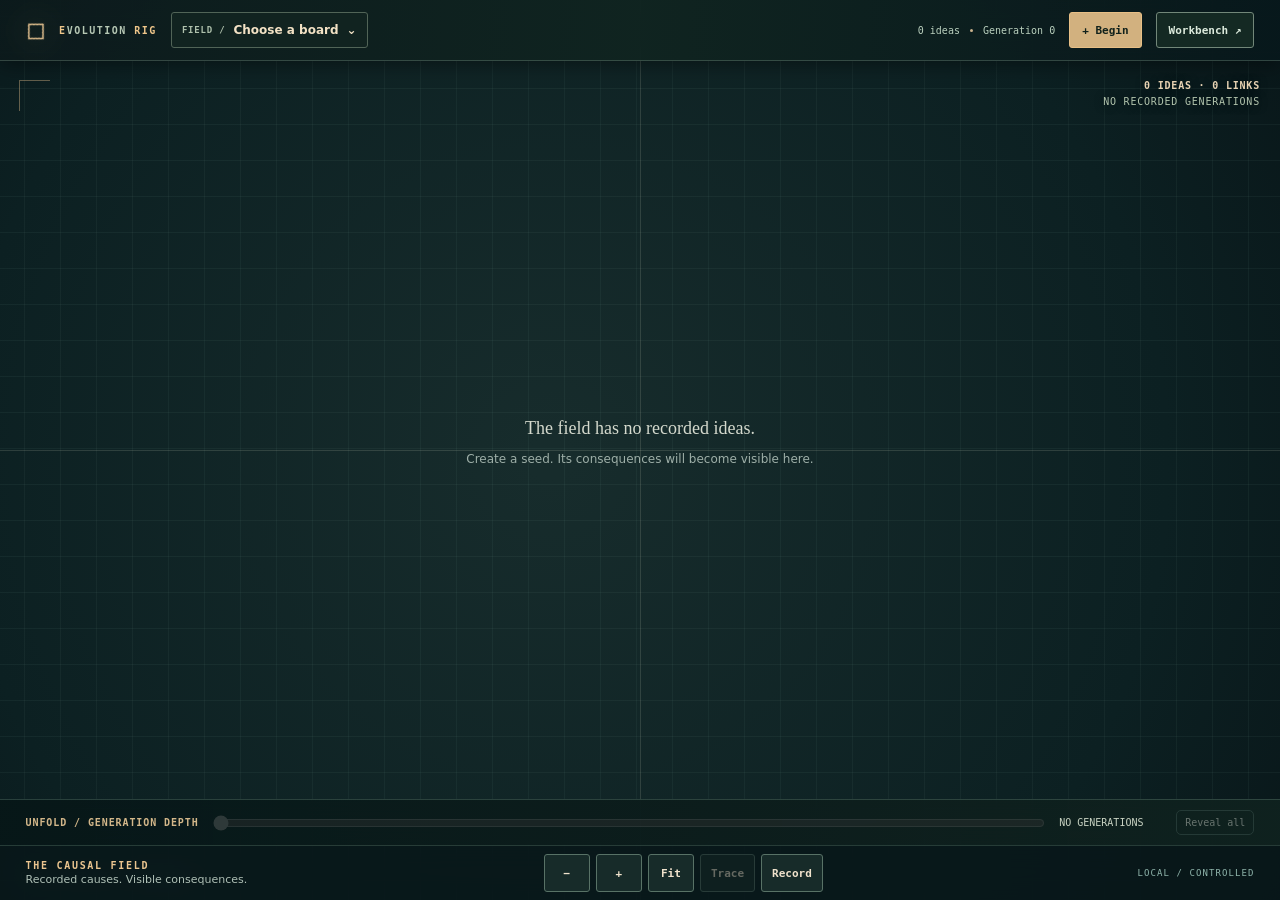
==== commit 50213b9c: "feat: immersive Causal Field with under-30% persistent UI" ====
--- a/index.html
+++ b/index.html
@@ -178,10 +178,137 @@
 @media(max-width:520px){.depth-bar{padding:11px 15px;gap:9px}.depth-bar label{width:100%}.depth-bar input[type=range]{min-width:120px}.depth-bar output{min-width:75px}}
 
 </style>
+<style>
+/* Evolution Rig / The Causal Field. Persistent interface <=30% of the viewport
+   in default immersive mode; deeper editors open on deliberate request. */
+.hud-scrim[hidden]{display:none!important}
+.immersion-hud,.hud-dock{display:none}
+.resume-immersion{border:1px solid #bbac84;background:#2e382c;color:#efe4c8;font:700 11px var(--mono);letter-spacing:.08em;white-space:nowrap}
+#atlasCloseNotebook{display:none}
+body.mode-immersive{margin:0;width:100%;height:100dvh;overflow:hidden;background:#061115}
+body.mode-immersive .app{display:block;width:100%;height:100dvh;min-height:0}
+body.mode-immersive .main{width:100%;height:100dvh;min-height:0;margin:0;padding:0}
+body.mode-immersive .main>.masthead,
+body.mode-immersive .main>.summary,
+body.mode-immersive .main>.tabs,
+body.mode-immersive .main>footer,
+body.mode-immersive #studio>.workbar,
+body.mode-immersive #studio>.workbench-divider,
+body.mode-immersive #studio>.grid2{display:none!important}
+body.mode-immersive .view#studio{display:block;position:static;margin:0;padding:0}
+body.mode-immersive .observatory{position:fixed;inset:0;z-index:1;border:0;box-shadow:none;margin:0;min-height:0;overflow:hidden;background:#061317}
+body.mode-immersive .observatory:before{left:19px;top:80px;opacity:.48;z-index:2}
+body.mode-immersive .obs-head{display:none}
+body.mode-immersive .obs-grid{display:block;position:absolute;inset:0;min-height:0;height:100%;width:100%}
+body.mode-immersive .atlas-field{height:100%;width:100%;min-height:0;overflow:hidden}
+body.mode-immersive .atlas-field canvas{height:100%;min-height:0;width:100%;cursor:grab}
+body.mode-immersive .atlas-hud{z-index:3;left:20px;right:20px;top:78px;pointer-events:none}
+body.mode-immersive .atlas-hud .eyebrow{display:none}
+body.mode-immersive .atlas-readout{font-size:10px;color:#b1c3ac;text-shadow:0 1px 8px #061317;text-align:right;margin-left:auto;max-width:220px}
+body.mode-immersive .atlas-key{display:none}
+body.mode-immersive .obs-foot{display:none}
+body.mode-immersive .depth-bar{position:fixed;z-index:15;bottom:calc(55px + env(safe-area-inset-bottom,0px));left:0;right:0;height:46px;min-height:0;width:100%;display:flex;align-items:center;gap:12px;padding:7px clamp(14px,2vw,28px);margin:0;border:0;border-top:1px solid #6486785e;background:linear-gradient(90deg,#071718f2,#10221fe9);backdrop-filter:blur(14px)}
+body.mode-immersive .depth-bar label{min-width:0;margin:0;color:#d3b78a}
+body.mode-immersive .depth-bar input[type=range]{width:auto;min-width:30px;flex:1;height:20px}
+body.mode-immersive .depth-bar output{font-size:10px;min-width:105px;margin:0;color:#c8d2c2}
+body.mode-immersive .depth-bar button{font-size:10px;white-space:nowrap;padding:6px 8px}
+body.mode-immersive .immersion-hud{display:flex;align-items:center;gap:14px;position:fixed;z-index:50;top:0;left:0;right:0;height:61px;padding:0 clamp(14px,2vw,29px);border-bottom:1px solid #7892825e;background:linear-gradient(94deg,#0c1a1ce8,#102420e8 50%,#08181ce8);backdrop-filter:blur(18px);box-shadow:0 2px 22px #0007}
+.hud-signature{display:flex;gap:10px;align-items:center;white-space:nowrap;font:700 10px var(--mono);letter-spacing:.15em;color:#efc68a}
+.hud-sigil{font:400 29px/1 Georgia,serif;color:#e2c08e;text-shadow:0 0 30px #b3b26e6b;transform:rotate(45deg)}
+.hud-wordmark span{color:#b7c8b5}
+.hud-board{height:36px;max-width:min(31vw,360px);display:flex;align-items:center;gap:8px;padding:5px 10px;border:1px solid #516457;background:#122622c7;border-radius:3px;color:#f3e2c5;font:600 12px var(--sans)}
+.hud-board:hover:not(:disabled){background:#224038}
+.hud-board span#hudBoardName{display:block;max-width:210px;overflow:hidden;text-overflow:ellipsis;white-space:nowrap}
+.hud-prefix{color:#afc1ac;font:700 9px var(--mono);letter-spacing:.09em}
+.hud-flex{flex:1;min-width:6px}
+.hud-telemetry{display:flex;align-items:center;gap:10px;white-space:nowrap;font:10px var(--mono);color:#bad0be}
+.hud-telemetry i{display:block;width:3px;height:3px;border-radius:50%;background:#cbb38e}
+.hud-button{min-height:36px;white-space:nowrap;padding:8px 12px;border-radius:3px;border:1px solid #728779;background:#142923;color:#dceadc;font:700 11px var(--mono)}
+.hud-button-primary{border-color:#e7bf86;background:#d2b17f;color:#10211b}
+.hud-button-primary:hover:not(:disabled){background:#f0d39b}
+body.mode-immersive .hud-dock{display:flex;align-items:center;justify-content:space-between;gap:18px;position:fixed;z-index:40;bottom:0;left:0;right:0;height:calc(55px + env(safe-area-inset-bottom,0px));padding:0 clamp(14px,2vw,29px) env(safe-area-inset-bottom,0px);background:#08171adf;border-top:1px solid #526e606b;backdrop-filter:blur(16px)}
+.hud-dock-heading{display:grid;gap:2px;min-width:200px}
+.hud-dock-heading b{font:700 10px var(--mono);letter-spacing:.17em;color:#ebc58f}
+.hud-dock-heading span{font:11px var(--sans);color:#afc0b6}
+.hud-dock-actions{display:flex;align-items:center;justify-content:center;gap:6px}
+.hud-dock-actions button{min-width:46px;min-height:38px;border:1px solid #587266;border-radius:3px;background:#172b29;color:#f0e2cc;padding:5px 10px;font:700 11px var(--mono)}
+.hud-dock-actions button:hover:not(:disabled){background:#324c40;border-color:#eac88d}
+.hud-dock-actions button[aria-expanded=true]{border-color:#dfb67a;background:#524936;color:#ffe7b1}
+.hud-dock-end{font:9px var(--mono);letter-spacing:.12em;color:#91b7ad;text-align:right;min-width:135px}
+body.mode-immersive .atlas-notebook{display:none;position:fixed;z-index:45;right:16px;top:82px;bottom:auto;left:auto;width:min(380px,29vw);max-height:min(43vh,400px);overflow-y:auto;padding:17px 17px 14px;box-shadow:0 20px 75px #000b;border:1px solid #b6a27875;background:linear-gradient(156deg,#172b28f8,#0b2024f9);border-radius:3px;gap:10px}
+body.mode-immersive.ui-notes-open .atlas-notebook{display:flex;flex-direction:column}
+body.mode-immersive .atlas-notebook::before{right:17px;top:7px}
+body.mode-immersive .atlas-focus h3{font-size:clamp(19px,2vw,27px);margin:7px 0}
+body.mode-immersive .atlas-evidence strong{font-size:23px}
+body.mode-immersive .atlas-evidence>div{padding:7px}
+body.mode-immersive .atlas-recent{margin-top:0}
+body.mode-immersive #atlasCloseNotebook{display:flex;align-self:flex-start;gap:5px;align-items:center;border:0;border-bottom:1px solid #9b967553;background:transparent;border-radius:0;padding:4px 0 7px;color:#d9c4a4;font:600 11px var(--mono)}
+body.mode-immersive .rail{display:flex;flex-direction:column;gap:21px;position:fixed;z-index:210;inset:0 auto 0 0;width:min(368px,calc(100vw - 22px));height:100dvh;min-width:0;max-width:100%;overflow-y:auto;padding:24px 20px;background:#101f23;box-shadow:25px 0 90px #0009;border-right:1px solid #d0ae7c5e;transform:translateX(-103%);visibility:hidden;pointer-events:none;transition:transform .22s ease,visibility .22s}
+body.mode-immersive.ui-boards-open .rail{transform:translateX(0);visibility:visible;pointer-events:auto}
+body.mode-immersive .hud-scrim{display:block;position:fixed;inset:0;z-index:190;background:#000b;backdrop-filter:blur(3px)}
+body.mode-immersive .hud-scrim[hidden]{display:none!important}
+body.mode-immersive .rail .create-board-details>summary{display:list-item}
+body.mode-immersive .rail .create-board-details form{margin-top:11px}
+body.mode-immersive .rail .board-list{max-height:25vh}
+body.mode-immersive .toast{bottom:calc(112px + env(safe-area-inset-bottom,0px));z-index:300}
+@media(max-width:1190px){.hud-dock-end{display:none}.hud-dock-heading{min-width:0}body.mode-immersive .atlas-notebook{width:min(350px,31vw)}}
+@media(max-width:850px){.hud-signature .hud-wordmark{display:none}.hud-telemetry{display:none}.hud-board{max-width:48vw}.hud-dock-heading span{display:none}.hud-dock-heading{min-width:0}body.mode-immersive .atlas-notebook{width:min(330px,44vw)}}
+@media(max-width:600px){
+ body.mode-immersive .immersion-hud{height:53px;padding:0 11px;gap:7px}
+ .hud-signature{gap:0}.hud-sigil{font-size:22px}.hud-prefix{display:none}
+ .hud-board{flex:1;min-width:0;max-width:none;height:35px;gap:4px;padding:4px 7px}
+ .hud-board span#hudBoardName{font-size:11px;max-width:100%}
+ .hud-flex{display:none}
+ .hud-button{min-height:35px;padding:5px 8px;font-size:10px}
+ #hudWorkbench{font-size:0;min-width:42px}#hudWorkbench span{font-size:17px}
+ .hud-dock-heading{display:none}
+ body.mode-immersive .hud-dock{justify-content:center;height:calc(51px + env(safe-area-inset-bottom,0px));padding:0 8px env(safe-area-inset-bottom,0px)}
+ .hud-dock-actions{width:100%;gap:5px;justify-content:space-evenly}
+ .hud-dock-actions button{flex:1;min-width:0;max-width:100px;height:39px;font-size:11px;padding:5px 7px}
+ body.mode-immersive .depth-bar{bottom:calc(51px + env(safe-area-inset-bottom,0px));height:48px;min-height:0;padding:5px 10px;gap:7px;flex-wrap:nowrap}
+ body.mode-immersive .depth-bar label{display:none}
+ body.mode-immersive .depth-bar output{font-size:9px;min-width:77px}
+ body.mode-immersive .depth-bar button{min-width:0;font-size:9px;padding:5px 6px}
+ body.mode-immersive .atlas-hud{top:64px;left:14px;right:14px}
+ body.mode-immersive .observatory:before{top:70px;left:10px}
+ body.mode-immersive .atlas-readout{font-size:9px;max-width:180px}
+ body.mode-immersive .atlas-notebook{top:65px;right:9px;width:calc(100vw - 18px);max-height:32vh;min-height:0;padding:12px;gap:8px}
+ body.mode-immersive .atlas-evidence strong{font-size:20px}
+ body.mode-immersive .atlas-focus h3{font-size:20px}
+ body.mode-immersive .rail{width:calc(100vw - 12px);padding:17px}
+}
+@media(max-width:350px){#hudNewSeed{font-size:0;min-width:36px}#hudNewSeed::before{content:'+';font-size:19px}body.mode-immersive .depth-bar output{min-width:57px;font-size:8px}}
+@media(max-height:650px){body.mode-immersive .immersion-hud{height:46px}body.mode-immersive .hud-dock{height:calc(43px + env(safe-area-inset-bottom,0px))}body.mode-immersive .depth-bar{bottom:calc(43px + env(safe-area-inset-bottom,0px));height:39px;padding-top:2px;padding-bottom:2px}body.mode-immersive .atlas-hud{top:55px}body.mode-immersive .observatory:before{top:56px}body.mode-immersive .atlas-notebook{top:55px;max-height:35vh}}
+@media(prefers-reduced-motion:reduce){body.mode-immersive .rail{transition:none!important}body.mode-immersive .atlas-notebook{animation:none!important}}
+/* The only empty-state annotation: this is a doorway, not manufactured data. */
+.field-prologue{display:none}
+body.mode-immersive .field-prologue:not([hidden]){display:flex;position:fixed;z-index:10;left:clamp(27px,3vw,52px);bottom:145px;flex-direction:column;gap:11px;width:min(390px,34vw);padding:20px 22px 18px;background:linear-gradient(115deg,#112420ee,#0b1b1ccf);border-left:2px solid #caaa7c;border-top:1px solid #83917b50;box-shadow:14px 16px 55px #0107076e;backdrop-filter:blur(7px);pointer-events:auto}
+.field-prologue-label{color:#d6b988;font:700 10px var(--mono);letter-spacing:.16em}
+.field-prologue h2{font:400 clamp(24px,2.6vw,37px)/1.08 var(--serif);letter-spacing:-.04em;color:#f2e2c6}
+.field-prologue p{font-size:12px;line-height:1.55;color:#a9c1b4;max-width:33ch;margin:0}
+.field-prologue button{align-self:flex-start;color:#e9c58f;background:transparent;border:1px solid #ac926d;padding:8px 11px;font:700 10px var(--mono);border-radius:2px}
+@media(max-width:1299px),(max-height:849px){body.mode-immersive .field-prologue:not([hidden]){display:none}}
+/* Short landscape: retain actual actions instead of converting field into toolbars. */
+@media(max-height:530px){
+ body.mode-immersive .immersion-hud{height:38px}
+ body.mode-immersive .hud-dock{height:33px;padding-bottom:0}
+ body.mode-immersive .depth-bar{height:28px;bottom:33px;padding:2px 12px;gap:5px}
+ body.mode-immersive .atlas-readout{display:none}
+ body.mode-immersive .observatory:before{top:45px}
+ body.mode-immersive .atlas-notebook{top:45px;max-height:35vh}
+ .hud-button{min-height:29px;padding-top:3px;padding-bottom:3px}
+ .hud-board{height:29px}
+ .hud-dock-actions button{height:29px;min-height:29px}
+ body.mode-immersive .depth-bar input[type=range]{height:14px}
+ body.mode-immersive .depth-bar button{padding:3px 6px}
+}
+@media(max-height:330px){body.mode-immersive .depth-bar{display:none}}
+
+</style>
 </head>
-<body>
+<body class="mode-immersive">
 <div class="app">
-<aside class="rail" aria-label="Boards and workspace controls">
+<aside class="rail" id="workspaceRail" aria-label="Boards and workspace controls">
   <div class="brand"><div class="brand-icon" aria-hidden="true"><i></i></div><div><strong>EVOLUTION RIG</strong><small>AN INSTRUMENT FOR POSSIBILITIES</small></div></div>
   <section class="rail-section"><div class="eyebrow">01 / Boards</div><div id="boardList" class="board-list" role="list" aria-label="Available boards"></div></section>
   <section class="rail-section"><div class="eyebrow">New independent board</div><details class="create-board-details" id="boardComposer" open><summary>Create a board</summary>
@@ -191,15 +318,35 @@
   <div class="rail-note"><strong>Private by default.</strong> Boards and ideas stay in this browser storage. There is no service or account. Export JSON periodically; browser storage can be cleared. Model calls leave the device only if you explicitly choose a remote provider. <div id="storageNotice" class="tiny-note" style="margin-top:9px"></div></div>
 </aside>
 <main class="main" id="main">
-  <header class="masthead"><div><div class="eyebrow" id="boardKicker">BOARD / NONE</div><h1 id="boardTitle">Create a board to begin.</h1><p id="boardObjective" class="goal">Define a goal, grow candidate ideas, compare them with an inspectable jury and export a strong candidate as a project.</p></div><div class="status-ribbon" id="autoStatus"><span class="status-dot" id="autoDot"></span><span id="autoStatusLabel">AUTOPILOT / IDLE</span></div></header>
+  <div class="immersion-hud" id="immersionHud" role="toolbar" aria-label="Causal field operations">
+    <div class="hud-signature" aria-hidden="true"><span class="hud-sigil">◇</span><span class="hud-wordmark">E<span>VOLUTION</span> RIG</span></div>
+    <button type="button" id="hudBoards" class="hud-board" aria-label="Open board switcher and workspace controls" aria-controls="workspaceRail" aria-expanded="false"><span class="hud-prefix">FIELD /</span><span id="hudBoardName">No board selected</span><span aria-hidden="true">⌄</span></button>
+    <span class="hud-flex"></span>
+    <div class="hud-telemetry" aria-label="Current field statistics"><span id="hudIdeaCount">0 ideas</span><i aria-hidden="true"></i><span id="hudGeneration">Generation 0</span></div>
+    <button type="button" id="hudNewSeed" class="hud-button hud-button-primary">+ Seed</button>
+    <button type="button" id="hudWorkbench" class="hud-button" aria-label="Open complete Evolution Rig workbench">Workbench <span aria-hidden="true">↗</span></button>
+  </div>
+  <div class="hud-dock" id="immersionDock" role="toolbar" aria-label="Causal field navigation">
+    <div class="hud-dock-heading"><b>THE CAUSAL FIELD</b><span>Recorded causes. Visible consequences.</span></div>
+    <div class="hud-dock-actions">
+      <button id="hudZoomOut" type="button" aria-label="Zoom out" title="Zoom out">−</button>
+      <button id="hudZoomIn" type="button" aria-label="Zoom in" title="Zoom in">+</button>
+      <button id="hudFit" type="button" aria-label="Fit complete field" title="Fit field">Fit</button>
+      <button id="hudTrace" type="button" aria-label="Center on selected idea" title="Trace selected idea">Trace</button>
+      <button id="hudInfo" type="button" aria-expanded="false" aria-controls="atlasNotebook" aria-label="Show selected idea field report">Record</button>
+    </div>
+    <span class="hud-dock-end" id="hudRoute">LOCAL / OFFLINE</span>
+  </div>
+
+  <header class="masthead"><div><div class="eyebrow" id="boardKicker">BOARD / NONE</div><h1 id="boardTitle">Create a board to begin.</h1><p id="boardObjective" class="goal">Define a goal, grow candidate ideas, compare them with an inspectable jury and export a strong candidate as a project.</p></div><button type="button" id="resumeImmersion" class="resume-immersion">◈ Return to field</button><div class="status-ribbon" id="autoStatus"><span class="status-dot" id="autoDot"></span><span id="autoStatusLabel">AUTOPILOT / IDLE</span></div></header>
   <section class="summary" aria-label="Board statistics"><div class="stat"><strong id="statTotal">0</strong><span>Total ideas</span></div><div class="stat"><strong id="statActive">0</strong><span>Active candidates</span></div><div class="stat"><strong id="statGold">0</strong><span>Gold shortlisted</span></div><div class="stat"><strong id="statGenerations">0</strong><span>Deepest generation</span></div></section>
   <nav class="tabs" id="viewTabs" role="tablist" aria-label="Workspace areas"><button class="tab" data-view="studio" role="tab" aria-selected="true">01 / Studio</button><button class="tab" data-view="jury" role="tab" aria-selected="false">02 / Jury</button><button class="tab" data-view="autopilot" role="tab" aria-selected="false">03 / Autopilot</button><button class="tab" data-view="models" role="tab" aria-selected="false">04 / Models</button></nav>
   <section class="view" id="studio" role="tabpanel" aria-label="Idea studio">
     <div class="workbar"><button class="primary" id="newSeed">+ New seed</button><button id="branchSelected">Branch selected</button><label class="bar" style="gap:6px">N <input type="number" id="branchCount" min="1" max="8" step="1" value="3" aria-label="Number of branch children"></label><button id="crossPicked">Crossbreed picked pair</button><span class="stretch"></span><label>Filter <select id="nodeFilter"><option value="active">Active</option><option value="all">All, including archived</option><option value="gold">Gold only</option></select></label><label>Search <input id="nodeSearch" placeholder="Title or mechanism" aria-label="Search ideas"></label></div>
     <section class="observatory" id="observatory" aria-labelledby="atlasTitle">
     <header class="obs-head"><div><div class="eyebrow">THE OBSERVATORY / CAUSAL SURVEY</div><h2 id="atlasTitle">Every possibility leaves a trace.</h2><p>The map is evidence, not a prediction. Every point is a recorded idea. Every thread is a real parent relationship. Even discarded paths remain.</p></div><div class="obs-controls" aria-label="Observatory navigation"><button id="atlasZoomOut" aria-label="Zoom out" title="Zoom out">− Zoom</button><button id="atlasZoomIn" aria-label="Zoom in" title="Zoom in">+ Zoom</button><button data-atlas-reset id="atlasReset" title="Fit full field (Home)">Fit field</button><button class="obs-focus" id="atlasFocus" title="Center and magnify selected idea">Trace selected</button></div></header>
-    <div class="obs-grid"><div class="atlas-field"><div class="atlas-hud"><div class="eyebrow">FIELD / <span id="atlasModeLabel">UNPOPULATED</span></div><div class="atlas-readout" id="atlasReadout">0 IDEAS · 0 LINKS<br>NO SURVEY DATA</div></div><canvas id="atlasCanvas" tabindex="0" role="img" aria-label="Interactive causal field. Every point corresponds to an idea; links show recorded ancestry. Click or tap a point to select. Drag to pan, scroll to zoom. Use the adjacent list, family tree, or jury table for keyboard and screen-reader access.">Your ideas and ancestry are also available in the accessible family tree and jury table below.</canvas><div class="atlas-key" aria-label="Diagram legend"><span><i class="key-mark"></i>Active</span><span><i class="key-mark gold"></i>Gold</span><span><i class="key-mark archive"></i>Archived</span><span><i class="key-mark hybrid"></i>Two parents</span></div></div>
-    <aside class="atlas-notebook" aria-label="Selected idea and survey findings"><div class="atlas-focus" aria-live="polite" aria-atomic="true"><div class="eyebrow" id="atlasFocusKicker">FIELD REPORT / AWAITING INPUT</div><h3 id="atlasFocusTitle">No idea selected.</h3><p id="atlasNarrative">Create a board and place a seed. The field will show the lineages you actually construct.</p></div><div class="atlas-evidence" aria-label="Trace counts"><div><strong id="atlasAncestorCount">0</strong><span>Ancestors</span></div><div><strong id="atlasDescendantCount">0</strong><span>Descendants</span></div><div><strong id="atlasArchiveCount">0</strong><span>Archived trails</span></div></div><div class="atlas-trace"><span class="eyebrow">EVIDENCE / NOT ORACLE</span><span id="atlasTraceText">The jury measures textual structure. No rating proves originality, feasibility or real-world impact.</span></div><div class="atlas-recent"><div class="eyebrow">SIGNALS / SELECT A RECORD</div><div class="atlas-index" id="atlasIndex" role="group" aria-label="Notable ideas in the current board"></div></div></aside></div>
+    <div class="obs-grid"><div class="atlas-field"><div class="atlas-hud"><div class="eyebrow">FIELD / <span id="atlasModeLabel">UNPOPULATED</span></div><div class="atlas-readout" id="atlasReadout">0 IDEAS · 0 LINKS<br>NO SURVEY DATA</div></div><aside class="field-prologue" id="fieldPrologue" aria-labelledby="fieldPrologueTitle" hidden><span class="field-prologue-label">FIELD NOTE / ORIGIN ZERO</span><h2 id="fieldPrologueTitle">Everything begins with a choice.</h2><p id="fieldPrologueText">The field will record every lineage you create. No invented paths. No erased ancestors.</p><button id="fieldPrologueStart" type="button">Open a board <span aria-hidden="true">↗</span></button></aside><canvas id="atlasCanvas" tabindex="0" role="img" aria-label="Interactive causal field. Every point corresponds to an idea; links show recorded ancestry. Click or tap a point to select. Drag to pan, scroll to zoom. Use the adjacent list, family tree, or jury table for keyboard and screen-reader access.">Your ideas and ancestry are also available in the accessible family tree and jury table below.</canvas><div class="atlas-key" aria-label="Diagram legend"><span><i class="key-mark"></i>Active</span><span><i class="key-mark gold"></i>Gold</span><span><i class="key-mark archive"></i>Archived</span><span><i class="key-mark hybrid"></i>Two parents</span></div></div>
+    <aside class="atlas-notebook" id="atlasNotebook" aria-label="Selected idea and survey findings"><button id="atlasCloseNotebook" type="button" aria-label="Close field report">× <span>Close record</span></button><div class="atlas-focus" aria-live="polite" aria-atomic="true"><div class="eyebrow" id="atlasFocusKicker">FIELD REPORT / AWAITING INPUT</div><h3 id="atlasFocusTitle">No idea selected.</h3><p id="atlasNarrative">Create a board and place a seed. The field will show the lineages you actually construct.</p></div><div class="atlas-evidence" aria-label="Trace counts"><div><strong id="atlasAncestorCount">0</strong><span>Ancestors</span></div><div><strong id="atlasDescendantCount">0</strong><span>Descendants</span></div><div><strong id="atlasArchiveCount">0</strong><span>Archived trails</span></div></div><div class="atlas-trace"><span class="eyebrow">EVIDENCE / NOT ORACLE</span><span id="atlasTraceText">The jury measures textual structure. No rating proves originality, feasibility or real-world impact.</span></div><div class="atlas-recent"><div class="eyebrow">SIGNALS / SELECT A RECORD</div><div class="atlas-index" id="atlasIndex" role="group" aria-label="Notable ideas in the current board"></div></div></aside></div>
     <div class="depth-bar" aria-label="Timeline depth exploration"><label for="atlasDepth">UNFOLD / GENERATION DEPTH</label><input id="atlasDepth" type="range" min="0" max="0" value="0" step="1" aria-label="Show ideas through generation" disabled><output id="atlasDepthLabel" for="atlasDepth">NO GENERATIONS</output><button id="atlasUnfoldAll" class="sm ghost" disabled>Reveal all</button></div>
     <div class="obs-foot"><span><strong id="atlasFootSummary">No generations recorded</strong> · click a node to follow its ancestry</span><span>Pointer: select / drag / zoom · Keyboard: use signal buttons below or focus the canvas for arrows / ± / Home</span></div>
   </section>
@@ -233,6 +380,7 @@
   </section>
   <footer style="margin-top:25px;color:#708a89;font:11px var(--mono)">EVOLUTION RIG / LOCAL INSTRUMENT / NO EXTERNAL LIBRARIES / NOTHING RUNS WHEN CLOSED</footer>
 </main></div>
+<div class="hud-scrim" id="hudScrim" hidden aria-hidden="true"></div>
 <dialog class="dialog" id="ideaDialog" aria-labelledby="dialogTitle"><form id="ideaForm" novalidate><div class="dialog-header"><div><div class="eyebrow" id="dialogKicker">NEW / SEED</div><h2 id="dialogTitle">Create idea</h2></div><button type="button" class="ghost sm" id="closeDialog" aria-label="Close">Close</button></div><div class="dialog-content"><div class="field-grid" id="ideaFields"><label style="grid-column:1/-1">Title *<input name="title" required maxlength="160" placeholder="A concrete idea title"></label><label style="grid-column:1/-1">Problem to solve<textarea name="problem" maxlength="2000" rows="2"></textarea></label><label>Target audience<textarea name="audience" maxlength="2000" rows="2"></textarea></label><label>Mechanism / how it works<textarea name="mechanism" maxlength="2000" rows="3"></textarea></label><label>Differentiation / original angle<textarea name="difference" maxlength="2000" rows="3"></textarea></label><label>First execution plan<textarea name="plan" maxlength="2000" rows="3"></textarea></label><label>Validation method<textarea name="validation" maxlength="2000" rows="3"></textarea></label><label>Expected impact / benefit<textarea name="benefit" maxlength="2000" rows="3"></textarea></label><label>Constraints<textarea name="constraints" maxlength="2000" rows="3"></textarea></label><label style="grid-column:1/-1">Risks / unknowns<textarea name="risks" maxlength="2000" rows="2"></textarea></label></div></div><div class="dialog-footer"><button id="cancelIdea" type="button">Cancel</button><button class="primary" id="submitIdea" type="submit">Save idea</button></div></form></dialog>
 <div class="toast" id="toast" hidden role="status" aria-live="polite"></div>
 <script>
@@ -587,7 +735,7 @@
     const drawn=data.filter(n=>depthCap===null||n.generation<=depthCap);
     const drawnIds=new Set(drawn.map(n=>n.id));
     const gs=new Set(drawn.map(n=>n.generation));
-    if(!gs.size)gs.add(0);
+    if(!gs.size && !document.body.classList.contains('mode-immersive'))gs.add(0);
     for(const g of [...gs].sort((a,b)=>a-b)){
       const r=(78+g*144)*baseScale*zoom;
       if(r>Math.max(width,height)*2.2)continue;
@@ -651,7 +799,7 @@
     }
     // Physical scale legend derived from zoom; no invented time, distance or counts.
     ctx.fillStyle='rgba(180,199,186,.69)';ctx.font='10px ui-monospace,SFMono-Regular,monospace';ctx.fillText('CAUSAL DISTANCE / GENERATIONS',20,height-20);
-    if(!data.length){ctx.textAlign='center';ctx.fillStyle='#d4d9cd';ctx.font='18px Georgia,serif';ctx.fillText('The field has no recorded ideas.',width/2,height/2-16);ctx.font='12px system-ui,sans-serif';ctx.fillStyle='#9eafa8';ctx.fillText('Create a seed. Its consequences will become visible here.',width/2,height/2+13);ctx.textAlign='left';}
+    if(!data.length && (!document.body.classList.contains('mode-immersive') || !matchMedia('(min-width:1300px) and (min-height:850px)').matches)){ctx.textAlign='center';ctx.fillStyle='#d4d9cd';ctx.font='18px Georgia,serif';ctx.fillText('The field has no recorded ideas.',width/2,height/2-16);ctx.font='12px system-ui,sans-serif';ctx.fillStyle='#9eafa8';ctx.fillText('Create a seed. Its consequences will become visible here.',width/2,height/2+13);ctx.textAlign='left';}
   }
   function schedule(){if(frame||!visible)return;frame=requestAnimationFrame(draw);}
   function localPoint(e){const r=canvas.getBoundingClientRect();return{x:e.clientX-r.left,y:e.clientY-r.top};}
@@ -734,8 +882,13 @@
  const shownIdeas=ideas.filter(i=>i.generation<=shownDepth);
  const shownIds=new Set(shownIdeas.map(i=>i.id));
  const shownLinks=shownIdeas.reduce((n,i)=>n+i.parents.filter(id=>shownIds.has(id)).length,0);
- $('atlasReadout').innerHTML=`<strong>${shownIdeas.length} / ${ideas.length} IDEAS · ${shownLinks} / ${links} LINKS</strong><br>${shownDepth+1} OF ${maxDepth+1} GENERATIONS DISCLOSED`;
- $('atlasDepthLabel').textContent=atlasDepthChoice===null?'ALL / GEN '+String(maxDepth).padStart(2,'0'):'THROUGH / GEN '+String(shownDepth).padStart(2,'0');
+ if(!count){
+  $('atlasReadout').innerHTML='<strong>0 IDEAS · 0 LINKS</strong><br>NO RECORDED GENERATIONS';
+  $('atlasDepthLabel').textContent='NO GENERATIONS';
+ }else{
+  $('atlasReadout').innerHTML=`<strong>${shownIdeas.length} / ${ideas.length} IDEAS · ${shownLinks} / ${links} LINKS</strong><br>${shownDepth+1} OF ${maxDepth+1} GENERATIONS DISCLOSED`;
+  $('atlasDepthLabel').textContent=atlasDepthChoice===null?'ALL / GEN '+String(maxDepth).padStart(2,'0'):'THROUGH / GEN '+String(shownDepth).padStart(2,'0');
+ }
  observatory.setDepth(atlasDepthChoice);
  $('atlasModeLabel').textContent=selected?'TRACE / '+String(selected.generation).padStart(2,'0'):count?'OVERVIEW / ALL GENERATIONS':'UNPOPULATED';
  $('atlasFootSummary').textContent=count?`${roots} roots / ${Math.max(0,count-roots)} descendants / ${archived} archived`:'No generations recorded';
@@ -1157,4 +1310,72 @@
 })();
 
 </script>
+<script>
+/* Causal Field: progressive disclosure without rewriting the project state.
+   All operations delegate to existing workbench controls and the original
+   observatory; no new source of truth, provider, or generation path. */
+(() => {
+  'use strict';
+  const $=id=>document.getElementById(id);
+  const body=document.body,rail=$('workspaceRail'),scrim=$('hudScrim');
+  const boardButton=$('hudBoards'),infoButton=$('hudInfo');
+  const prefKey='evolution-rig:ui:surface:v1';
+  let prefer='immersive';
+  try{prefer=localStorage.getItem(prefKey)||'immersive';}catch{}
+  const immersive=()=>body.classList.contains('mode-immersive');
+  const save=v=>{try{localStorage.setItem(prefKey,v);}catch{}};
+  let reportReturn=infoButton,boardsReturn=boardButton;
+  function closeBoards(focus=false){body.classList.remove('ui-boards-open');scrim.hidden=true;boardButton.setAttribute('aria-expanded','false');rail.inert=immersive();$('main').inert=false;if(focus && immersive())boardsReturn.focus({preventScroll:true});}
+  function showBoards(){if(!immersive())return;boardsReturn=document.activeElement instanceof HTMLElement?document.activeElement:boardButton;body.classList.add('ui-boards-open');scrim.hidden=false;boardButton.setAttribute('aria-expanded','true');rail.inert=false;$('main').inert=true;const b=$('boardList').querySelector('.selected')||$('boardComposer summary');requestAnimationFrame(()=>b?.focus({preventScroll:true}));}
+  function closeReport(focus=false){body.classList.remove('ui-notes-open');infoButton.setAttribute('aria-expanded','false');$('atlasNotebook').inert=immersive();if(focus && immersive())reportReturn?.focus({preventScroll:true});}
+  function showReport(){if(!immersive())return;reportReturn=document.activeElement instanceof HTMLElement?document.activeElement:infoButton;body.classList.add('ui-notes-open');infoButton.setAttribute('aria-expanded','true');$('atlasNotebook').inert=false;$('atlasCloseNotebook').focus({preventScroll:true});}
+  function adapt(){const active=immersive();rail.inert=active&&!body.classList.contains('ui-boards-open');$('atlasNotebook').inert=active&&!body.classList.contains('ui-notes-open');$('hudWorkbench').setAttribute('aria-pressed',String(!active));$('resumeImmersion').setAttribute('aria-pressed',String(active));requestAnimationFrame(()=>window.dispatchEvent(new Event('resize')));}
+  function setMode(value){closeBoards();closeReport();body.classList.toggle('mode-immersive',value==='immersive');save(value);if(value==='immersive')$('viewTabs').querySelector('[data-view="studio"]').click();adapt();}
+  $('hudWorkbench').addEventListener('click',()=>{setMode('workbench');$('resumeImmersion').focus({preventScroll:true});});
+  $('resumeImmersion').addEventListener('click',()=>{setMode('immersive');$('atlasCanvas').focus({preventScroll:true});});
+  boardButton.addEventListener('click',()=>body.classList.contains('ui-boards-open')?closeBoards(true):showBoards());
+  scrim.addEventListener('click',()=>closeBoards(true));
+  rail.addEventListener('click',e=>{if(e.target.closest('[data-board]'))requestAnimationFrame(()=>closeBoards(true));},true);
+  $('boardForm').addEventListener('submit',()=>{const form=$('boardForm');if(form.elements.namedItem('title').value.trim()&&form.elements.namedItem('objective').value.trim())requestAnimationFrame(()=>closeBoards(true));},true);
+  $('hudNewSeed').addEventListener('click',()=>{if($('newSeed').disabled){showBoards();$('boardComposer').open=true;$('boardForm').elements.namedItem('title').focus({preventScroll:true});}else $('newSeed').click();});
+  $('fieldPrologueStart').addEventListener('click',()=>$('hudNewSeed').click());
+  const delegate={hudZoomOut:'atlasZoomOut',hudZoomIn:'atlasZoomIn',hudFit:'atlasReset',hudTrace:'atlasFocus'};
+  for(const [id,target] of Object.entries(delegate))$(id).addEventListener('click',()=>$(target).click());
+  infoButton.addEventListener('click',()=>body.classList.contains('ui-notes-open')?closeReport(true):showReport());
+  $('atlasCloseNotebook').addEventListener('click',()=>closeReport(true));
+  document.addEventListener('keydown',e=>{
+    if(e.key==='Escape'){if(body.classList.contains('ui-boards-open')){e.preventDefault();closeBoards(true);}else if(body.classList.contains('ui-notes-open')){e.preventDefault();closeReport(true);}return;}
+    if(!immersive()||e.altKey||e.ctrlKey||e.metaKey||e.repeat)return;
+    if(e.target.closest('input,textarea,select,button,[contenteditable="true"],dialog')||$('ideaDialog').open)return;
+    if(e.key.toLowerCase()==='b'){e.preventDefault();showBoards();}
+    if(e.key.toLowerCase()==='n'){e.preventDefault();$('hudNewSeed').click();}
+    if(e.key==='?' ){e.preventDefault();showReport();}
+  });
+  function sync(){
+    const boardTitle=$('boardTitle').textContent.trim();
+    const hasBoard=!$('newSeed').disabled;
+    $('hudBoardName').textContent=hasBoard?boardTitle:'Choose a board';
+    $('hudNewSeed').textContent=hasBoard?'+ Seed':'+ Begin';
+    $('hudIdeaCount').textContent=$('statTotal').textContent+' ideas';
+    $('hudGeneration').textContent='Generation '+$('statGenerations').textContent;
+    const isEmpty=Number($('statTotal').textContent)===0;
+    $('fieldPrologue').hidden=!isEmpty;
+    $('fieldPrologueStart').firstChild.textContent=hasBoard?'Create first idea ':'Open a board ';
+    $('fieldPrologueTitle').textContent=hasBoard?'Now give the field its first cause.':'Everything begins with a choice.';
+    const status=$('autoStatusLabel').textContent;
+    $('hudRoute').textContent=status.includes('RUNNING')?'AUTO / ACTIVE':'LOCAL / CONTROLLED';
+    $('hudTrace').disabled=$('atlasFocus').disabled;
+  }
+  const nodes=['boardTitle','newSeed','statTotal','statGenerations','autoStatusLabel','atlasFocus'];
+  const observer=new MutationObserver(sync);
+  for(const id of nodes)observer.observe($(id),{childList:true,characterData:true,subtree:true,attributes:id==='newSeed'||id==='atlasFocus',attributeFilter:id==='newSeed'||id==='atlasFocus'?['disabled']:undefined});
+  window.addEventListener('pagehide',()=>observer.disconnect(),{once:true});
+  if(prefer==='workbench')body.classList.remove('mode-immersive');
+  adapt();sync();
+  // Keeps canvas backing dimensions in step with browser address-bar / panel changes.
+  const field=document.querySelector('.atlas-field');
+  if('ResizeObserver' in window){const ro=new ResizeObserver(()=>{if(immersive())window.dispatchEvent(new Event('resize'));});ro.observe(field);window.addEventListener('pagehide',()=>ro.disconnect(),{once:true});}
+})();
+
+</script>
 </body></html>
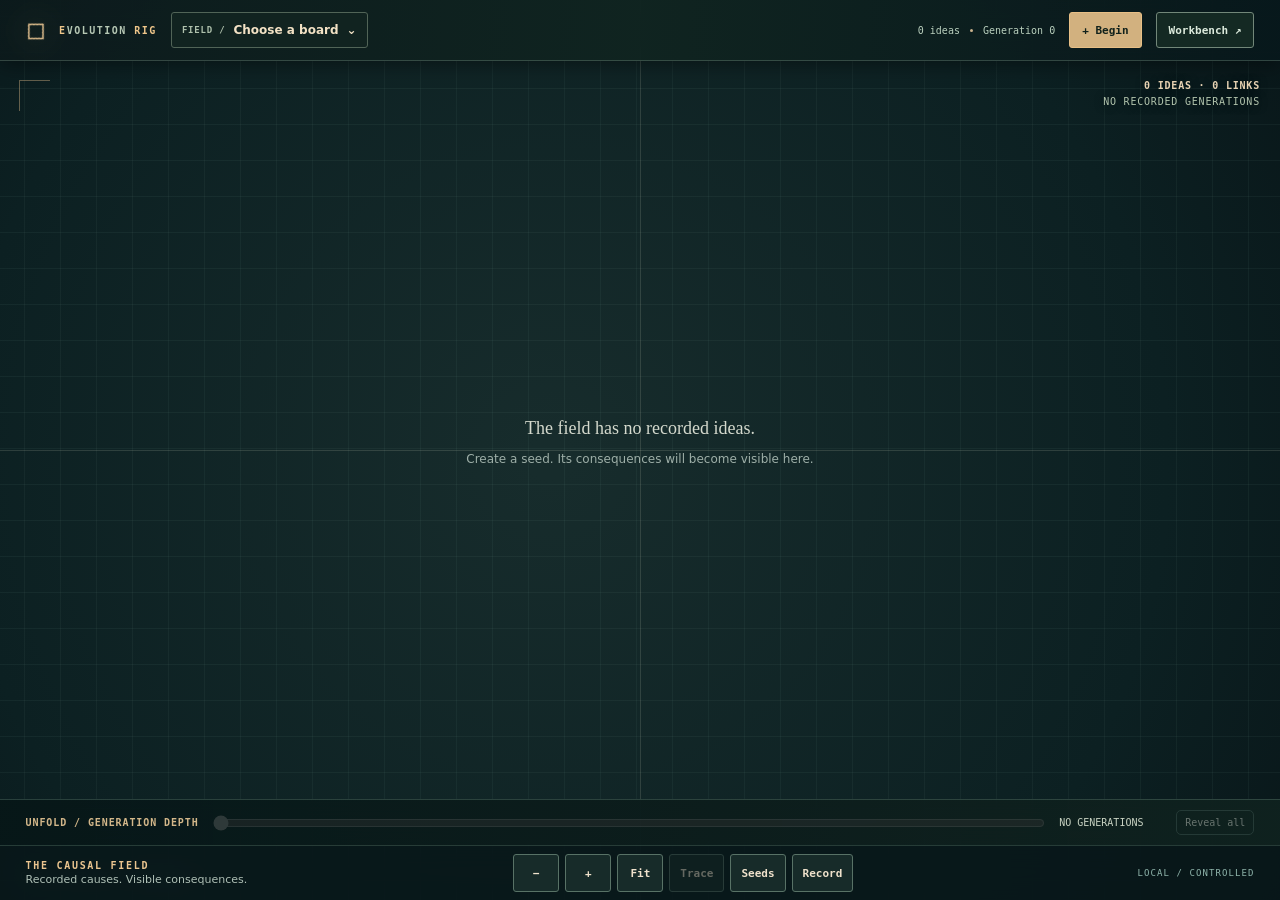
==== commit fa4e6be4: "feat: add twenty searchable Seed Vault starter ideas" ====
--- a/index.html
+++ b/index.html
@@ -314,6 +314,7 @@
   <section class="rail-section"><div class="eyebrow">New independent board</div><details class="create-board-details" id="boardComposer" open><summary>Create a board</summary>
     <form id="boardForm" class="stack"><label>Board title<input name="title" required maxlength="120" placeholder="e.g. Better offline workflows"></label><label>Goal / directive<textarea name="objective" required maxlength="1600" rows="3" placeholder="What should this board optimize for?"></textarea></label><button class="primary" type="submit">+ Create board</button></form></details>
   </section>
+  <section class="rail-section"><div class="eyebrow">The Seed Vault / 20 origins</div><p class="tiny-note">Twenty fully specified ideas you can plant as a new board or add to the one you have.</p><button type="button" class="ghost" id="boardStarters">Explore twenty starters ↗</button></section>
   <section class="rail-section"><div class="eyebrow">Workspace portability</div><div class="stack"><button class="ghost" id="downloadWorkspace" type="button">Export workspace JSON</button><button class="ghost" id="importWorkspace" type="button">Import workspace JSON</button><input hidden id="workspaceFile" type="file" accept=".json,application/json"></div></section>
   <div class="rail-note"><strong>Private by default.</strong> Boards and ideas stay in this browser storage. There is no service or account. Export JSON periodically; browser storage can be cleared. Model calls leave the device only if you explicitly choose a remote provider. <div id="storageNotice" class="tiny-note" style="margin-top:9px"></div></div>
 </aside>
@@ -333,6 +334,7 @@
       <button id="hudZoomIn" type="button" aria-label="Zoom in" title="Zoom in">+</button>
       <button id="hudFit" type="button" aria-label="Fit complete field" title="Fit field">Fit</button>
       <button id="hudTrace" type="button" aria-label="Center on selected idea" title="Trace selected idea">Trace</button>
+      <button id="hudStarters" type="button" aria-haspopup="dialog" aria-controls="starterDialog" aria-label="Explore twenty starter ideas">Seeds</button>
       <button id="hudInfo" type="button" aria-expanded="false" aria-controls="atlasNotebook" aria-label="Show selected idea field report">Record</button>
     </div>
     <span class="hud-dock-end" id="hudRoute">LOCAL / OFFLINE</span>
@@ -342,10 +344,10 @@
   <section class="summary" aria-label="Board statistics"><div class="stat"><strong id="statTotal">0</strong><span>Total ideas</span></div><div class="stat"><strong id="statActive">0</strong><span>Active candidates</span></div><div class="stat"><strong id="statGold">0</strong><span>Gold shortlisted</span></div><div class="stat"><strong id="statGenerations">0</strong><span>Deepest generation</span></div></section>
   <nav class="tabs" id="viewTabs" role="tablist" aria-label="Workspace areas"><button class="tab" data-view="studio" role="tab" aria-selected="true">01 / Studio</button><button class="tab" data-view="jury" role="tab" aria-selected="false">02 / Jury</button><button class="tab" data-view="autopilot" role="tab" aria-selected="false">03 / Autopilot</button><button class="tab" data-view="models" role="tab" aria-selected="false">04 / Models</button></nav>
   <section class="view" id="studio" role="tabpanel" aria-label="Idea studio">
-    <div class="workbar"><button class="primary" id="newSeed">+ New seed</button><button id="branchSelected">Branch selected</button><label class="bar" style="gap:6px">N <input type="number" id="branchCount" min="1" max="8" step="1" value="3" aria-label="Number of branch children"></label><button id="crossPicked">Crossbreed picked pair</button><span class="stretch"></span><label>Filter <select id="nodeFilter"><option value="active">Active</option><option value="all">All, including archived</option><option value="gold">Gold only</option></select></label><label>Search <input id="nodeSearch" placeholder="Title or mechanism" aria-label="Search ideas"></label></div>
+    <div class="workbar"><button class="primary" id="newSeed">+ New seed</button><button class="ghost" id="workbenchStarters" aria-haspopup="dialog" aria-controls="starterDialog">Seed Vault / 20</button><button id="branchSelected">Branch selected</button><label class="bar" style="gap:6px">N <input type="number" id="branchCount" min="1" max="8" step="1" value="3" aria-label="Number of branch children"></label><button id="crossPicked">Crossbreed picked pair</button><span class="stretch"></span><label>Filter <select id="nodeFilter"><option value="active">Active</option><option value="all">All, including archived</option><option value="gold">Gold only</option></select></label><label>Search <input id="nodeSearch" placeholder="Title or mechanism" aria-label="Search ideas"></label></div>
     <section class="observatory" id="observatory" aria-labelledby="atlasTitle">
     <header class="obs-head"><div><div class="eyebrow">THE OBSERVATORY / CAUSAL SURVEY</div><h2 id="atlasTitle">Every possibility leaves a trace.</h2><p>The map is evidence, not a prediction. Every point is a recorded idea. Every thread is a real parent relationship. Even discarded paths remain.</p></div><div class="obs-controls" aria-label="Observatory navigation"><button id="atlasZoomOut" aria-label="Zoom out" title="Zoom out">− Zoom</button><button id="atlasZoomIn" aria-label="Zoom in" title="Zoom in">+ Zoom</button><button data-atlas-reset id="atlasReset" title="Fit full field (Home)">Fit field</button><button class="obs-focus" id="atlasFocus" title="Center and magnify selected idea">Trace selected</button></div></header>
-    <div class="obs-grid"><div class="atlas-field"><div class="atlas-hud"><div class="eyebrow">FIELD / <span id="atlasModeLabel">UNPOPULATED</span></div><div class="atlas-readout" id="atlasReadout">0 IDEAS · 0 LINKS<br>NO SURVEY DATA</div></div><aside class="field-prologue" id="fieldPrologue" aria-labelledby="fieldPrologueTitle" hidden><span class="field-prologue-label">FIELD NOTE / ORIGIN ZERO</span><h2 id="fieldPrologueTitle">Everything begins with a choice.</h2><p id="fieldPrologueText">The field will record every lineage you create. No invented paths. No erased ancestors.</p><button id="fieldPrologueStart" type="button">Open a board <span aria-hidden="true">↗</span></button></aside><canvas id="atlasCanvas" tabindex="0" role="img" aria-label="Interactive causal field. Every point corresponds to an idea; links show recorded ancestry. Click or tap a point to select. Drag to pan, scroll to zoom. Use the adjacent list, family tree, or jury table for keyboard and screen-reader access.">Your ideas and ancestry are also available in the accessible family tree and jury table below.</canvas><div class="atlas-key" aria-label="Diagram legend"><span><i class="key-mark"></i>Active</span><span><i class="key-mark gold"></i>Gold</span><span><i class="key-mark archive"></i>Archived</span><span><i class="key-mark hybrid"></i>Two parents</span></div></div>
+    <div class="obs-grid"><div class="atlas-field"><div class="atlas-hud"><div class="eyebrow">FIELD / <span id="atlasModeLabel">UNPOPULATED</span></div><div class="atlas-readout" id="atlasReadout">0 IDEAS · 0 LINKS<br>NO SURVEY DATA</div></div><aside class="field-prologue" id="fieldPrologue" aria-labelledby="fieldPrologueTitle" hidden><span class="field-prologue-label">FIELD NOTE / ORIGIN ZERO</span><h2 id="fieldPrologueTitle">Everything begins with a choice.</h2><p id="fieldPrologueText">The field will record every lineage you create. No invented paths. No erased ancestors.</p><button id="fieldPrologueStart" type="button">Open a board <span aria-hidden="true">↗</span></button><button id="fieldPrologueStarters" type="button" aria-haspopup="dialog" aria-controls="starterDialog">Browse 20 starter ideas <span aria-hidden="true">↗</span></button></aside><canvas id="atlasCanvas" tabindex="0" role="img" aria-label="Interactive causal field. Every point corresponds to an idea; links show recorded ancestry. Click or tap a point to select. Drag to pan, scroll to zoom. Use the adjacent list, family tree, or jury table for keyboard and screen-reader access.">Your ideas and ancestry are also available in the accessible family tree and jury table below.</canvas><div class="atlas-key" aria-label="Diagram legend"><span><i class="key-mark"></i>Active</span><span><i class="key-mark gold"></i>Gold</span><span><i class="key-mark archive"></i>Archived</span><span><i class="key-mark hybrid"></i>Two parents</span></div></div>
     <aside class="atlas-notebook" id="atlasNotebook" aria-label="Selected idea and survey findings"><button id="atlasCloseNotebook" type="button" aria-label="Close field report">× <span>Close record</span></button><div class="atlas-focus" aria-live="polite" aria-atomic="true"><div class="eyebrow" id="atlasFocusKicker">FIELD REPORT / AWAITING INPUT</div><h3 id="atlasFocusTitle">No idea selected.</h3><p id="atlasNarrative">Create a board and place a seed. The field will show the lineages you actually construct.</p></div><div class="atlas-evidence" aria-label="Trace counts"><div><strong id="atlasAncestorCount">0</strong><span>Ancestors</span></div><div><strong id="atlasDescendantCount">0</strong><span>Descendants</span></div><div><strong id="atlasArchiveCount">0</strong><span>Archived trails</span></div></div><div class="atlas-trace"><span class="eyebrow">EVIDENCE / NOT ORACLE</span><span id="atlasTraceText">The jury measures textual structure. No rating proves originality, feasibility or real-world impact.</span></div><div class="atlas-recent"><div class="eyebrow">SIGNALS / SELECT A RECORD</div><div class="atlas-index" id="atlasIndex" role="group" aria-label="Notable ideas in the current board"></div></div></aside></div>
     <div class="depth-bar" aria-label="Timeline depth exploration"><label for="atlasDepth">UNFOLD / GENERATION DEPTH</label><input id="atlasDepth" type="range" min="0" max="0" value="0" step="1" aria-label="Show ideas through generation" disabled><output id="atlasDepthLabel" for="atlasDepth">NO GENERATIONS</output><button id="atlasUnfoldAll" class="sm ghost" disabled>Reveal all</button></div>
     <div class="obs-foot"><span><strong id="atlasFootSummary">No generations recorded</strong> · click a node to follow its ancestry</span><span>Pointer: select / drag / zoom · Keyboard: use signal buttons below or focus the canvas for arrows / ± / Home</span></div>
@@ -381,6 +383,17 @@
   <footer style="margin-top:25px;color:#708a89;font:11px var(--mono)">EVOLUTION RIG / LOCAL INSTRUMENT / NO EXTERNAL LIBRARIES / NOTHING RUNS WHEN CLOSED</footer>
 </main></div>
 <div class="hud-scrim" id="hudScrim" hidden aria-hidden="true"></div>
+<dialog id="starterDialog" aria-labelledby="starterHeading" aria-describedby="starterIntro">
+  <div class="starter-shell">
+    <header class="starter-head"><div><div class="starter-kicker">EVOLUTION RIG / ORIGIN LIBRARY · 20</div><h2 id="starterHeading">The Seed Vault<span aria-hidden="true">.</span></h2><p id="starterIntro">Twenty possible beginnings. Every one has a mechanism, a first experiment and a way to fail. Choose one; the future is yours to grow.</p></div><button type="button" class="starter-close" id="starterClose" aria-label="Close starter ideas">✕ <span>Close</span></button></header>
+    <div class="starter-filterbar"><label class="starter-search-label" for="starterSearch">FIND A BEGINNING<input id="starterSearch" type="search" placeholder="Search ideas, problems, mechanisms…" autocomplete="off"></label><div class="starter-filter-buttons" id="starterFilters" role="group" aria-label="Starter idea themes"></div></div>
+    <div class="starter-catalog">
+      <section class="starter-list-panel" aria-label="Starter idea choices"><div class="starter-section-title"><span>SELECT AN ORIGIN</span><output id="starterCount" aria-live="polite">20 ideas</output></div><div class="starter-list" id="starterList"></div></section>
+      <section class="starter-detail-panel" id="starterDetailPanel" aria-labelledby="starterName"><div class="starter-detail-intro"><span class="starter-current-index" id="starterCurrentIndex">ORIGIN 01 / 20</span><span class="starter-category-tag" id="starterCurrentCategory">SYSTEMS</span><h3 id="starterName" aria-live="polite">Select a beginning</h3><p class="starter-promise" id="starterPromise"></p></div><div class="starter-detail-chapters"><div><b>THE TENSION</b><p id="starterProblem"></p></div><div><b>THE MECHANISM</b><p id="starterMechanism"></p></div><div><b>FIRST CONTACT WITH REALITY</b><p id="starterPlan"></p></div><div><b>WHAT WOULD PROVE IT?</b><p id="starterValidation"></p></div><div><b>THE COST OF GETTING IT WRONG</b><p id="starterRisks"></p></div></div></section>
+    </div>
+    <footer class="starter-foot"><span id="starterBoardContext">No board selected. Make a new one to begin.</span><div class="starter-actions"><button type="button" id="starterEdit" class="ghost" disabled>Edit first</button><button type="button" id="starterIntoBoard" class="ghost" disabled>Add to current board</button><button type="button" id="starterNewBoard" class="primary">Plant as new board ↗</button></div></footer>
+  </div>
+</dialog>
 <dialog class="dialog" id="ideaDialog" aria-labelledby="dialogTitle"><form id="ideaForm" novalidate><div class="dialog-header"><div><div class="eyebrow" id="dialogKicker">NEW / SEED</div><h2 id="dialogTitle">Create idea</h2></div><button type="button" class="ghost sm" id="closeDialog" aria-label="Close">Close</button></div><div class="dialog-content"><div class="field-grid" id="ideaFields"><label style="grid-column:1/-1">Title *<input name="title" required maxlength="160" placeholder="A concrete idea title"></label><label style="grid-column:1/-1">Problem to solve<textarea name="problem" maxlength="2000" rows="2"></textarea></label><label>Target audience<textarea name="audience" maxlength="2000" rows="2"></textarea></label><label>Mechanism / how it works<textarea name="mechanism" maxlength="2000" rows="3"></textarea></label><label>Differentiation / original angle<textarea name="difference" maxlength="2000" rows="3"></textarea></label><label>First execution plan<textarea name="plan" maxlength="2000" rows="3"></textarea></label><label>Validation method<textarea name="validation" maxlength="2000" rows="3"></textarea></label><label>Expected impact / benefit<textarea name="benefit" maxlength="2000" rows="3"></textarea></label><label>Constraints<textarea name="constraints" maxlength="2000" rows="3"></textarea></label><label style="grid-column:1/-1">Risks / unknowns<textarea name="risks" maxlength="2000" rows="2"></textarea></label></div></div><div class="dialog-footer"><button id="cancelIdea" type="button">Cancel</button><button class="primary" id="submitIdea" type="submit">Save idea</button></div></form></dialog>
 <div class="toast" id="toast" hidden role="status" aria-live="polite"></div>
 <script>
@@ -669,6 +682,299 @@
   }
   return {SCHEMA_VERSION,FIELDS,METRICS,TEST_IDEAS,MUTATIONS,rawMetrics,anchors,judge,goldIds,board,normalizeIdea,record,localIdeas,lineageDelta,familyTree,slug,projectFiles,zipFiles,validateImport,similarity};
 });
+
+</script>
+<script>
+/* Twenty authored, offline launch vectors. These are proposals, never workspace
+   state or claimed solutions. The app plants them through its normal seed path. */
+(function(root){
+ 'use strict';
+ const ideas=[
+  {
+   id:'offline-handoff',category:'Systems',title:'The Offline Handoff Engine',
+   tagline:'A half-finished project should survive the person who remembers it.',
+   objective:'Evolve a private, inspectable way to resume abandoned technical and creative projects without relying on conversation memory.',
+   problem:'Long projects become impossible to resume when decisions, evidence, and unresolved failures are scattered across chats and folders.',
+   audience:'Solo makers, small creative studios, collaborators inheriting stalled work.',
+   mechanism:'A portable handoff packet connects current files, verified decisions, test receipts, open risks, and one exact next action.',
+   difference:'Treats claims and test evidence as different objects; cold-start resumption is the primary success test.',
+   plan:'Pick one paused project. Export a compact source map, evidence ledger, and executable next-step checklist into a single offline folder.',
+   validation:'Give the packet to a collaborator with no chat history; measure correct recovery, time spent asking questions, and missing artifacts.',
+   benefit:'Preserves continuity and reduces costly rediscovery without handing the entire project to a cloud service.',
+   constraints:'Works offline; no tokens, API keys, hidden account dependencies, or forced central database.',
+   risks:'A polished but stale packet can mislead. Stamp facts with source and freshness, and surface unknowns explicitly.'
+  },
+  {
+   id:'proof-before-automation',category:'Systems',title:'Proof Before Automation',
+   tagline:'A machine should earn the right to repeat a task.',
+   objective:'Develop an evidence-gated workflow that safely graduates manual procedures into local automation.',
+   problem:'Small automations silently repeat bad assumptions at scale, sometimes damaging durable state.',
+   audience:'Developers, personal automation users, operations teams.',
+   mechanism:'A rehearsal ledger records manual outcomes, boundary cases, rollback ability, and trigger evidence before enabling unattended execution.',
+   difference:'Automation begins disabled and must pass the same adversarial replay that justified its design.',
+   plan:'Select one harmless daily task and manually record ten runs. Prototype a dry-run simulator that compares expected and actual results.',
+   validation:'Inject incorrect inputs and duplicate triggers; count false-positive actions, missed exceptions, and successful reversals.',
+   benefit:'Fewer runaway jobs and a clear record of why an automation was trusted.',
+   constraints:'No privileged commands in the first prototype; every mutation requires a bounded scope and visible stop switch.',
+   risks:'Tests may miss rare events; a passing rehearsal is not proof of safety at larger scale.'
+  },
+  {
+   id:'repair-passport',category:'Systems',title:'The Repair Passport',
+   tagline:'Every repaired object has a history worth keeping.',
+   objective:'Create a local-first evidence passport for repairs, maintenance decisions, and the real life of everyday objects.',
+   problem:'Owners lose service history, part provenance, and the reasons behind earlier fixes.',
+   audience:'Households, hobby repairers, repair cafes, independent technicians.',
+   mechanism:'Attach photos, part identifiers, observed symptoms, interventions, and outcome checks to an offline object record with exportable receipts.',
+   difference:'A repair is an evidence trail with explicit uncertainty, not a vague list of completed chores.',
+   plan:'Prototype three object passports and one printable QR link to a locally stored record.',
+   validation:'Ask another person to diagnose a recurring issue from the passport alone; count missing facts and duplicate purchases avoided.',
+   benefit:'More repairable goods and less repeated diagnostic work.',
+   constraints:'No mandatory accounts, no unverified repair claims, and no unsafe advice for high-voltage or life-critical equipment.',
+   risks:'False history could cause unsafe decisions; clearly mark user observations versus verified professional work.'
+  },
+  {
+   id:'signal-switchboard',category:'Systems',title:'The Consentful Signal Switchboard',
+   tagline:'Notifications should answer to the person receiving them.',
+   objective:'Prototype a transparent, user-owned notification system that prioritizes human control over engagement.',
+   problem:'Useful reminders and low-value interruptions compete for the same attention and obscure real urgency.',
+   audience:'People coordinating care, shared homes, creative focus, and frequent reminders.',
+   mechanism:'Route incoming events by declared urgency, quiet hours, temporary context, and the recipient\'s own acknowledgment rules.',
+   difference:'Every notification explains why it appeared and offers a reversible mute or escalation policy.',
+   plan:'Build a local simulation with fifteen realistic reminders and a visible rules editor.',
+   validation:'Have testers sort simulated events; compare missed-critical alerts and unwanted interruptions with default chronological ordering.',
+   benefit:'More predictable attention without hiding genuinely urgent information.',
+   constraints:'No secret tracking, no inference of private medical states, and no silent suppression of emergency messages.',
+   risks:'Incorrect classifications can delay important information; provide a visible unfiltered fallback.'
+  },
+  {
+   id:'unbuilt-futures',category:'Worlds',title:'Museum of Futures That Never Arrived',
+   tagline:'Exhibit the inventions history almost made.',
+   objective:'Build an interactive exhibition about plausible alternate futures, their constraints, and the reasons they did not happen.',
+   problem:'Speculative histories often show spectacle without the economic, technical, and human decisions that would cause it.',
+   audience:'Museums, educators, speculative fiction readers, design students.',
+   mechanism:'Each exhibit starts with one altered decision, tracks a branching consequence graph, and distinguishes sourced history from fiction.',
+   difference:'Visitors can trace which assumption makes an alternate future possible and where the scenario breaks.',
+   plan:'Create three self-contained exhibits with an explicit point of divergence, dated consequence cards, and a falsification panel.',
+   validation:'Ask visitors to identify the original decision and one trade-off after exploration; compare against static story cards.',
+   benefit:'Makes systems thinking tangible through narrative discovery.',
+   constraints:'Clearly label fictional counterfactuals; avoid passing invented events off as established history.',
+   risks:'A seductive presentation may make speculation feel factual; keep provenance and uncertainty in view.'
+  },
+  {
+   id:'myth-with-consequences',category:'Worlds',title:'Myth With Consequences',
+   tagline:'What if a legend had to obey its own laws?',
+   objective:'Create a small interactive mythology that generates surprising consequences from a consistent rule system.',
+   problem:'Large fictional worlds lose their sense of reality when magic, history, and characters change rules between scenes.',
+   audience:'Worldbuilders, writers, tabletop creators, narrative designers.',
+   mechanism:'Represent a few cosmological laws, places, actors, costs, and obligations as inspectable constraints; events update a persistent consequence ledger.',
+   difference:'Interesting outcomes come from rules colliding, not random spectacle or unrestricted generation.',
+   plan:'Define five immutable rules and three actors; build a twelve-event scenario with visible causes and irreversible costs.',
+   validation:'Give the rules to a second writer; measure whether they can predict or explain new events without contradictions.',
+   benefit:'Deeper narrative coherence and reusable storytelling machinery.',
+   constraints:'No silent retcons; keep metaphors distinct from literal bodies, places, and events.',
+   risks:'Over-formalization can suppress imagination; preserve room for ambiguity without breaking locked facts.'
+  },
+  {
+   id:'single-object-civilization',category:'Worlds',title:'A Civilization From One Object',
+   tagline:'An ordinary artifact becomes an archaeological universe.',
+   objective:'Construct an explorable fictional society by deriving its economy, rituals, technology, and conflicts from one designed object.',
+   problem:'Invented civilizations often feel like lists of unrelated aesthetics rather than connected consequences.',
+   audience:'Illustrators, fiction writers, game designers, exhibition visitors.',
+   mechanism:'Start with the material, wear, markings, manufacturing process, ownership, and repair scars of a single artifact; infer competing cultural explanations.',
+   difference:'Every world detail must point back to inspectable evidence or admit that it is a hypothesis.',
+   plan:'Sketch one object from three angles, write ten physical clues, and make three mutually inconsistent but plausible histories.',
+   validation:'Show the object without a description; ask viewers to infer uses and social context, then compare with the recorded clue chain.',
+   benefit:'A dense fictional world that rewards close inspection.',
+   constraints:'Use original designs and distinguish observed object features from invented social interpretation.',
+   risks:'Decorative lore can outrun material evidence; prune unsupported conclusions.'
+  },
+  {
+   id:'sound-memory-atlas',category:'Worlds',title:'Atlas of Vanishing Sounds',
+   tagline:'Map a place by the noises that are disappearing.',
+   objective:'Develop an ethical, accessible archive of place-based sound memories and environmental change.',
+   problem:'The lived texture of places disappears without leaving a searchable, contextual trace.',
+   audience:'Community historians, sound artists, librarians, local residents.',
+   mechanism:'Pair consented recordings with short descriptions, time windows, maps, context tags, and optional recollections.',
+   difference:'Captures meaning and uncertainty alongside audio instead of presenting isolated atmospheric clips.',
+   plan:'Record five non-sensitive public soundscapes, note weather and location context, and publish an offline narrated mini-atlas.',
+   validation:'Check if listeners can identify what changed over time and distinguish recording facts from memories.',
+   benefit:'A richer public record of environmental and cultural transitions.',
+   constraints:'Obtain permission where necessary; do not record private conversations or expose vulnerable locations.',
+   risks:'Precise geotags or accidental speech could expose people; minimize and review metadata before sharing.'
+  },
+  {
+   id:'shared-home-weather',category:'People',title:'Shared Home Weather Map',
+   tagline:'Make expectations visible before they become arguments.',
+   objective:'Create a consensual planning surface that makes a shared home more predictable without monitoring its people.',
+   problem:'Small uncertainties about schedules, visitors, and energy levels generate disproportionate friction.',
+   audience:'Housemates, partners, families, collaborative living groups.',
+   mechanism:'Each person posts an optional short forecast of plans, capacity, boundaries, and requests; shared changes carry visible acknowledgments.',
+   difference:'Treats the home as negotiated territory, not a surveillance dashboard or obligation tracker.',
+   plan:'Make a two-person offline prototype with next-day plan cards, change notices, and explicit opt-out.',
+   validation:'Run a one-week voluntary trial; compare surprise conflicts and perceived autonomy against ordinary texting.',
+   benefit:'Fewer avoidable misunderstandings while preserving personal independence.',
+   constraints:'No passive location tracking, no public profiles, no hidden authority over another person\'s plans.',
+   risks:'A planning tool can become a control mechanism; make consent, omission, and private space first-class.'
+  },
+  {
+   id:'mutual-aid-without-profiles',category:'People',title:'Mutual Aid Without Profiles',
+   tagline:'Help should not require a permanent identity ledger.',
+   objective:'Explore privacy-preserving ways to match voluntary offers and requests in a local community.',
+   problem:'Centralized help directories can expose needs, stigmatize participants, and outlive the original request.',
+   audience:'Neighborhood groups, mutual-aid organizers, informal care networks.',
+   mechanism:'Use time-limited request cards, consent-based introductions, a minimal matching vocabulary, and automatic local expiration.',
+   difference:'Success is a completed voluntary exchange, not engagement metrics or a growing user database.',
+   plan:'Prototype ten fictional request cards and run a tabletop matching exercise with privacy constraints.',
+   validation:'Measure successful matches, irrelevant disclosures, unresolved requests, and whether participants can withdraw cleanly.',
+   benefit:'More useful coordination with less durable personal exposure.',
+   constraints:'Do not expose addresses, vulnerable people, or sensitive request details without explicit consent.',
+   risks:'Anonymity can attract misuse; design bounded contact and community moderation without coercive identity capture.'
+  },
+  {
+   id:'conversation-rehearsal',category:'People',title:'The Conversation Rehearsal Lab',
+   tagline:'Practice difficult words without scripting a human being.',
+   objective:'Develop a private rehearsal tool for negotiating boundaries, clarifying needs, and recognizing misunderstandings.',
+   problem:'People enter consequential conversations with unsorted assumptions and no way to test alternate phrasing.',
+   audience:'Individuals, couples, mediators, mentors, support groups.',
+   mechanism:'Offer role-neutral scenario prompts, intent-versus-impact comparisons, multiple readings, and user-controlled rewrites.',
+   difference:'The tool never predicts how a particular person will respond or declares one participant correct.',
+   plan:'Build five fictional scenarios; let participants author three phrasings and annotate risks in each.',
+   validation:'Ask independent readers to paraphrase each version; measure clarity and unintended implied demands.',
+   benefit:'More precise, less coercive communication under stress.',
+   constraints:'No diagnosis, mind-reading, hidden transcript collection, or automated pressure to contact anyone.',
+   risks:'Rehearsed scripts can become manipulative; surface uncertainty and invite genuine listening.'
+  },
+  {
+   id:'skills-that-travel',category:'People',title:'Skills That Travel',
+   tagline:'Teach one useful thing without building another platform.',
+   objective:'Create exchangeable offline lessons that transfer practical skills between people with limited connectivity.',
+   problem:'Valuable community knowledge remains trapped in long videos, private chats, or inaccessible accounts.',
+   audience:'Volunteers, community workshops, families, first-time repairers.',
+   mechanism:'Package one task as an illustrated checklist, common failures, a self-check, and a printable emergency fallback.',
+   difference:'Lesson quality is verified by independent task completion, not views or instructor popularity.',
+   plan:'Convert one ordinary low-risk skill into a phone-friendly local HTML lesson and a one-page printout.',
+   validation:'Have three novices attempt the skill without coaching; record completion, confusion points, and correction time.',
+   benefit:'Practical knowledge that survives device, connectivity, and teacher turnover.',
+   constraints:'Start with low-risk tasks; require qualified oversight for electrical, medical, or other hazardous instruction.',
+   risks:'Ambiguous steps can cause damage; test with genuine beginners and include stop conditions.'
+  },
+  {
+   id:'heat-refuge-guide',category:'Planet',title:'The Heat Refuge Field Guide',
+   tagline:'Turn extreme-weather uncertainty into visible choices.',
+   objective:'Prototype a neighborhood heat-resilience resource that communicates real options without pretending to predict emergencies.',
+   problem:'People may not know where to find shaded routes, water, cooling resources, or reliable local updates during hot weather.',
+   audience:'Neighborhood volunteers, walkers, libraries, local preparedness groups.',
+   mechanism:'Combine verified public resource entries, offline map notes, accessibility details, and prominently dated update receipts.',
+   difference:'Missing, old, and unverified information is visibly marked rather than silently filled with plausible guesses.',
+   plan:'Map a small fictional district first, then verify a handful of real publicly listed resources with permission.',
+   validation:'Time how long a test user takes to find one accessible verified option; deliberately insert stale data to test warnings.',
+   benefit:'A clearer decision surface for community preparedness.',
+   constraints:'Not an emergency service; must never invent availability, operational status, travel time, or safety.',
+   risks:'Outdated resource data could mislead; require freshness checks and defer to official emergency guidance.'
+  },
+  {
+   id:'pollinator-steps',category:'Planet',title:'Pollinator Stepping Stones',
+   tagline:'What if a city garden were part of a larger route?',
+   objective:'Explore small-scale habitat connectivity through evidence-aware gardening and visual mapping.',
+   problem:'Isolated habitat improvements can fail to connect into meaningful ecological corridors.',
+   audience:'Gardeners, schools, conservation volunteers, local planners.',
+   mechanism:'Map known planting patches, blooming periods, distances, and observed visits; propose candidate links with explicit uncertainty.',
+   difference:'Separates measured species visits from aesthetic green-space assumptions.',
+   plan:'Build a paper-scale map of a small area and propose three planting bridges with season and maintenance constraints.',
+   validation:'Track repeat pollinator observations using a consistent simple counting protocol; compare baseline and later seasons.',
+   benefit:'Better-grounded local habitat decisions and participatory nature observation.',
+   constraints:'Prioritize locally appropriate plants and verified site permissions; do not invent ecological outcomes.',
+   risks:'Species identification errors and pesticide exposure can distort results; involve local expertise.'
+  },
+  {
+   id:'rainfall-commons',category:'Planet',title:'Rainfall Commons Notebook',
+   tagline:'Let a neighborhood remember where the water went.',
+   objective:'Build an offline participatory notebook for observing runoff, standing water, and drainage patterns.',
+   problem:'Small recurring water problems are documented inconsistently and lose their history between weather events.',
+   audience:'Residents, property stewards, volunteer watershed groups.',
+   mechanism:'Timestamp repeatable observations, simple sketches, rain gauge readings, and photo positions without claiming hydrological causality.',
+   difference:'Makes repeated observations comparable while leaving diagnosis to qualified experts.',
+   plan:'Create a privacy-aware log for one safe observation point and capture five distinct weather events.',
+   validation:'Compare observer consistency and whether later records help identify patterns missed in single-event reports.',
+   benefit:'A clearer community evidence base for maintenance and environmental questions.',
+   constraints:'No unsafe storm visits, no exposure of private homes, no substituted flood-risk advice.',
+   risks:'Correlations may be mistaken for causes; attach conditions and uncertainties to every observation.'
+  },
+  {
+   id:'material-afterlife',category:'Planet',title:'The Material Afterlife Exchange',
+   tagline:'Give surplus parts a second possible use.',
+   objective:'Prototype a lightweight local inventory of reusable materials with honest condition and fit constraints.',
+   problem:'Usable offcuts, spare parts, and repair materials are discarded while others repurchase the same items.',
+   audience:'Makerspaces, repair groups, small workshops, neighbors.',
+   mechanism:'Catalog an item\'s dimensions, defects, material, handling rules, and time-limited availability with printable labels.',
+   difference:'Fit and safety evidence matter more than marketing photos or estimated resale value.',
+   plan:'Inventory twenty safe surplus objects and run a hypothetical exchange before introducing real contacts.',
+   validation:'Record successful matches, unsuitable matches caught, and time to find a compatible part.',
+   benefit:'Less needless purchasing and better use of existing materials.',
+   constraints:'Exclude hazardous materials and safety-critical salvaged components until qualified review exists.',
+   risks:'Unknown material provenance can cause failures; label uncertain condition rather than guessing.'
+  },
+  {
+   id:'failure-garden',category:'Strange',title:'The Garden of Useful Failures',
+   tagline:'What if the discarded branch taught more than the winner?',
+   objective:'Turn failed experiments into an explorable system of constraints, surprises, and reusable negative evidence.',
+   problem:'Creative and technical projects archive final successes while losing the tests that ruled out attractive but false ideas.',
+   audience:'Artists, scientists, makers, product teams, students.',
+   mechanism:'Each failed experiment becomes a plant-like record: hypothesis, conditions, failure signal, salvageable mechanism, and descendants.',
+   difference:'A failure can germinate a new experiment without being retroactively recast as success.',
+   plan:'Collect five non-sensitive failed experiments and draw a causal map of what each disproved and what it made possible.',
+   validation:'Give new participants a problem from the archive; measure whether they avoid one repeated false lead.',
+   benefit:'A body of learning that grows even when outcomes disappoint.',
+   constraints:'Use real negative evidence and do not expose confidential postmortems without permission.',
+   risks:'Romanticizing failure can erase harm or cost; keep consequences attached to the record.'
+  },
+  {
+   id:'ordinary-museum',category:'Strange',title:'The Reverse Museum of Ordinary Things',
+   tagline:'The visitor is the strange civilization being studied.',
+   objective:'Build an interactive exhibit that makes familiar daily objects feel historically contingent and mysterious.',
+   problem:'People rarely notice the power structures, infrastructure, and assumptions packed into routine objects.',
+   audience:'Museum visitors, design students, curious readers, artists.',
+   mechanism:'Describe an everyday object from an unfamiliar observer\'s perspective, then reveal one evidence-backed layer at a time.',
+   difference:'The final revelation concerns the visitor\'s own habits rather than a fictional monster or twist ending.',
+   plan:'Choose three mundane objects, draft alien field notes, and pair each with a sourced systems diagram.',
+   validation:'Ask visitors to name a newly noticed dependency and distinguish the imagined viewpoint from sourced facts.',
+   benefit:'More careful attention to invisible systems and everyday design.',
+   constraints:'Keep satire clearly fictional; avoid false historical or technical claims.',
+   risks:'An overly clever frame can obscure the actual object; test comprehension without the reveal text.'
+  },
+  {
+   id:'night-city',category:'Strange',title:'The Night City for Other Species',
+   tagline:'Redraw a street from the perspective of creatures it ignores.',
+   objective:'Create a speculative design atlas that examines how urban infrastructure affects nonhuman movement.',
+   problem:'City plans usually privilege daytime human travel and omit the needs and hazards of other animals.',
+   audience:'Urban designers, ecology educators, speculative artists.',
+   mechanism:'Reinterpret lights, roads, heat islands, barriers, and habitat through species-specific observation cards and alternative route overlays.',
+   difference:'The worldbuilding is constrained by known species behavior while designs remain clearly hypothetical.',
+   plan:'Pick one real common urban species and draw two route diagrams with alternate lighting or shelter assumptions.',
+   validation:'Ask a local expert to check behavioral assumptions; compare comprehension before and after the alternative map.',
+   benefit:'Empathy that can lead to more considered spatial design.',
+   constraints:'No invented species biology presented as fact; do not encourage entering restricted or hazardous places.',
+   risks:'Anthropomorphism may misrepresent animal needs; attach evidence and leave uncertain behavior open.'
+  },
+  {
+   id:'dissenting-time-capsule',category:'Strange',title:'The Time Capsule That Disagrees',
+   tagline:'An archive should remember what its makers got wrong.',
+   objective:'Design a future-facing archive that preserves predictions, dissent, and later evidence without rewriting the past.',
+   problem:'Time capsules preserve confident narratives but rarely preserve how contested or uncertain they were at creation.',
+   audience:'Families, classrooms, museums, research groups, community archives.',
+   mechanism:'Seal dated claims beside competing interpretations, missing evidence, confidence markers, and rules for append-only future responses.',
+   difference:'The capsule cannot silently update an old belief; a later reader can see the disagreement and what changed.',
+   plan:'Create five dated fictional predictions with dissent notes and add a simulated later evidence packet.',
+   validation:'Ask readers to reconstruct original disagreement from both views and identify whether later corrections are distinguishable.',
+   benefit:'A more honest memory system that rewards learning rather than hindsight certainty.',
+   constraints:'Privacy-first, reversible local export, and no rewriting of preserved original records.',
+   risks:'Future readers may treat simulations as history; mark fictional trials and provenance unambiguously.'
+  }
+ ];
+ const frozen=Object.freeze(ideas.map(item=>Object.freeze(item)));
+ root.RigStarterIdeas=frozen;
+ if(typeof module!=='undefined'&&module.exports)module.exports=frozen;
+})(globalThis);
 
 </script>
 <script>
@@ -1261,6 +1567,96 @@
  for(const tab of document.querySelectorAll('.tab'))tab.setAttribute('aria-selected',String(tab.dataset.view===view));
  if(view==='studio'){requestAnimationFrame(drawEdges);observatory.show(true);observatory.resize();}else observatory.show(false);
 }
+// The Seed Vault is a catalog, not a second workspace or scoring engine.
+// All planted records pass through the same board, normalization, jury, history,
+// persistence, and ancestry paths as seeds authored in the workbench.
+const starterIdeas=globalThis.RigStarterIdeas;
+if(!Array.isArray(starterIdeas)||starterIdeas.length!==20)throw Error('Starter catalog is incomplete');
+const starterCategories=['All','Systems','Worlds','People','Planet','Strange'];
+let starterCategory='All',starterQuery='',starterSelected=starterIdeas[0].id,starterOrigin=null;
+const selectedStarter=()=>starterIdeas.find(item=>item.id===starterSelected)||null;
+const starterFields=item=>Object.fromEntries(C.FIELDS.map(key=>[key,item[key]||'']));
+function renderStarterFilters(){
+ const el=$('starterFilters');el.replaceChildren();
+ for(const category of starterCategories){
+  const button=document.createElement('button');button.type='button';button.dataset.starterCategory=category;
+  button.textContent=category==='All'?'All / 20':category;
+  button.setAttribute('aria-pressed',String(starterCategory===category));el.append(button);
+ }
+}
+function renderStarterCatalog(){
+ const items=starterIdeas.filter(item=>(starterCategory==='All'||item.category===starterCategory)&&
+  [item.title,item.tagline,item.category,item.problem,item.mechanism].some(field=>field.toLowerCase().includes(starterQuery)));
+ if(!items.some(item=>item.id===starterSelected))starterSelected=items[0]?.id||null;
+ const list=$('starterList');list.replaceChildren();
+ $('starterCount').textContent=`${items.length} / 20`;
+ for(const item of items){
+  const button=document.createElement('button');button.type='button';button.className='starter-entry';
+  button.dataset.starterId=item.id;button.setAttribute('aria-pressed',String(item.id===starterSelected));
+  const number=document.createElement('span');number.className='starter-index';number.textContent=String(starterIdeas.indexOf(item)+1).padStart(2,'0');
+  const copy=document.createElement('span');copy.className='starter-copy';
+  const name=document.createElement('b');name.textContent=item.title;
+  const desc=document.createElement('small');desc.textContent=item.tagline;
+  const arrow=document.createElement('span');arrow.className='starter-arrow';arrow.setAttribute('aria-hidden','true');arrow.textContent='→';
+  copy.append(name,desc);button.append(number,copy,arrow);list.append(button);
+ }
+ if(!items.length){const p=document.createElement('p');p.className='starter-empty';p.textContent='No matching origins. Change the theme or clear the search.';list.append(p);}
+ renderStarterDetail();
+}
+function renderStarterDetail(){
+ const item=selectedStarter();
+ $('starterCurrentIndex').textContent=item?'ORIGIN '+String(starterIdeas.indexOf(item)+1).padStart(2,'0')+' / 20':'NO MATCH';
+ $('starterCurrentCategory').textContent=item?.category.toUpperCase()||'FILTERED';
+ $('starterName').textContent=item?.title||'No matching beginning';
+ $('starterPromise').textContent=item?.tagline||'Try a different search.';
+ for(const [id,key] of [['starterProblem','problem'],['starterMechanism','mechanism'],['starterPlan','plan'],['starterValidation','validation'],['starterRisks','risks']])$(id).textContent=item?.[key]||'—';
+ const board=currentBoard();
+ $('starterBoardContext').textContent=board?'CURRENT BOARD / '+board.title:'NO BOARD / START AN INDEPENDENT LINEAGE';
+ $('starterIntoBoard').disabled=!item||!board||busy;
+ $('starterEdit').disabled=!item||!board||busy;
+ $('starterNewBoard').disabled=!item||busy;
+}
+function openStarterVault(opener){
+ starterOrigin=opener||document.activeElement;
+ starterCategory='All';starterQuery='';starterSelected=starterIdeas[0].id;
+ $('starterSearch').value='';renderStarterFilters();renderStarterCatalog();
+ if(!$('starterDialog').open)$('starterDialog').showModal();
+ $('starterSearch').focus({preventScroll:true});
+}
+function closeStarterVault(){if($('starterDialog').open)$('starterDialog').close();}
+function plantStarter(newBoard){
+ const item=selectedStarter();if(!item)return;
+ if(busy)return notify('Finish the current generation before planting another seed.',true);
+ if(newBoard){
+  stopAuto('Stopped to start a new origin');atlasDepthChoice=null;
+  const board=C.board(item.title,item.objective);
+  state.boards.push(board);state.selectedBoardId=board.id;state.selectedIdeaId=null;picked=[];
+ }else if(!currentBoard())return notify('Choose a board or start an independent origin.',true);
+ else{stopAuto('Stopped to plant a new origin');atlasDepthChoice=null;}
+ const added=addIdeas([starterFields(item)],[],'curated starter / '+item.id);
+ closeStarterVault();changeView('studio');
+ window.dispatchEvent(new CustomEvent('evolution-rig:starter-planted',{detail:{newBoard,starterId:item.id}}));
+ notify(added.length?(newBoard?'Independent board and root idea created.':'Starter added as a root idea to this board.'):'No idea was created.',!added.length);
+}
+for(const id of ['hudStarters','boardStarters','workbenchStarters','fieldPrologueStarters'])
+ $(id).addEventListener('click',event=>openStarterVault(event.currentTarget));
+$('starterClose').addEventListener('click',closeStarterVault);
+$('starterDialog').addEventListener('close',()=>{if(starterOrigin?.isConnected&&!starterOrigin.closest('[inert]'))starterOrigin.focus({preventScroll:true});starterOrigin=null;});
+$('starterFilters').addEventListener('click',event=>{const button=event.target.closest('[data-starter-category]');if(!button)return;starterCategory=button.dataset.starterCategory;for(const b of $('starterFilters').querySelectorAll('button'))b.setAttribute('aria-pressed',String(b.dataset.starterCategory===starterCategory));renderStarterCatalog();$('starterDetailPanel').scrollTop=0;});
+$('starterSearch').addEventListener('input',event=>{starterQuery=event.target.value.trim().toLowerCase();renderStarterCatalog();});
+$('starterList').addEventListener('click',event=>{
+ const button=event.target.closest('[data-starter-id]');if(!button)return;
+ starterSelected=button.dataset.starterId;for(const b of $('starterList').querySelectorAll('button'))b.setAttribute('aria-pressed',String(b.dataset.starterId===starterSelected));renderStarterDetail();$('starterDetailPanel').scrollTop=0;
+});
+$('starterNewBoard').addEventListener('click',()=>plantStarter(true));
+$('starterIntoBoard').addEventListener('click',()=>plantStarter(false));
+$('starterEdit').addEventListener('click',()=>{
+ const item=selectedStarter();if(!item||!currentBoard()||busy)return;
+ closeStarterVault();openIdeaDialog();
+ for(const key of C.FIELDS)$('ideaForm').elements.namedItem(key).value=item[key]||'';
+ $('dialogKicker').textContent='STARTER / EDIT BEFORE PLANTING';
+});
+
 // Board and editor events
 $('boardForm').addEventListener('submit',e=>{e.preventDefault();const form=e.currentTarget,title=form.elements.namedItem('title').value.trim(),objective=form.elements.namedItem('objective').value.trim();if(!title||!objective)return;stopAuto('Stopped on board change');atlasDepthChoice=null;const b=C.board(title,objective);state.boards.push(b);state.selectedBoardId=b.id;state.selectedIdeaId=null;picked=[];persist();form.reset();if(window.innerWidth<=760)$('boardComposer').open=false;renderAll();changeView('studio');notify('Board created. Add its first seed.');});
 $('boardList').addEventListener('click',e=>{const b=e.target.closest('[data-board]');if(!b)return;stopAuto('Stopped on board change');atlasDepthChoice=null;state.selectedBoardId=b.dataset.board;state.selectedIdeaId=null;picked=[];persist();renderAll();changeView('studio');});
@@ -1310,6 +1706,63 @@
 })();
 
 </script>
+<style>
+/* The Seed Vault is an explicit, full-focus workspace, never always-on chrome. */
+#starterDialog{position:fixed;inset:0;margin:auto;padding:0;color:#ebeadb;background:#0b1b1ddf;border:1px solid #c8ab7c8a;border-radius:5px;box-shadow:0 25px 105px #000e;max-width:none;width:min(1080px,calc(100vw - 32px));max-height:min(88dvh,820px);height:min(88dvh,820px);overflow:hidden}
+#starterDialog::backdrop{background:rgba(1,8,10,.84);backdrop-filter:blur(11px)}
+#starterDialog .starter-shell{height:100%;display:grid;grid-template-rows:auto auto minmax(0,1fr) auto;min-height:0}
+.starter-head{display:flex;align-items:flex-start;justify-content:space-between;gap:20px;padding:27px clamp(20px,3.2vw,37px) 19px;border-bottom:1px solid #536a5c7a;background:radial-gradient(ellipse at 75% 0%,#42625857,transparent 60%),linear-gradient(125deg,#162a27,#0c2125)}
+.starter-kicker{font:700 10px var(--mono);letter-spacing:.17em;color:#e5c28d}
+.starter-head h2{font:400 clamp(32px,3.3vw,48px)/1.05 Georgia,serif;letter-spacing:-.048em;margin:7px 0 10px;color:#f7ead3}
+.starter-head h2 span{color:#e7c68a}
+.starter-head p{margin:0;max-width:66ch;color:#a9c7bb;font:12px/1.55 var(--sans)}
+#starterDialog .starter-close{display:inline-flex;gap:9px;align-items:center;justify-content:center;flex:none;color:#ddc7a4;background:transparent;border:1px solid #6c7c6b;padding:7px 10px;border-radius:2px;font:700 10px var(--mono)}
+.starter-filterbar{display:flex;align-items:end;gap:16px;padding:11px clamp(18px,3.1vw,36px);border-bottom:1px solid #3c5d5875;background:#102325}
+.starter-search-label{display:flex;flex-direction:column;min-width:min(250px,35%);flex:1;color:#b8bfa9;font:700 9px var(--mono);letter-spacing:.11em}
+#starterDialog input[type=search]{font:13px var(--sans);background:#081618;color:#f8ead2;border:1px solid #56746c;border-radius:2px;margin:6px 0 0;padding:9px 11px;min-height:35px;max-width:none;outline-offset:2px}
+.starter-filter-buttons{display:flex;flex-wrap:wrap;justify-content:flex-end;gap:5px;max-width:690px}
+.starter-filter-buttons button{font:700 10px var(--mono);letter-spacing:.03em;color:#b4c7bd;background:#18312c;border:1px solid #4d7165;border-radius:2px;padding:7px 10px;min-height:33px}
+.starter-filter-buttons button[aria-pressed=true]{background:#d9b77f;border-color:#e3c18a;color:#1b2722}
+.starter-catalog{display:grid;grid-template-columns:minmax(0,.99fr) minmax(0,1.01fr);min-height:0;overflow:hidden}
+.starter-list-panel{display:flex;flex-direction:column;min-height:0;background:linear-gradient(110deg,#0e2222,#0b1b1e);border-right:1px solid #51685967}
+.starter-section-title{display:flex;justify-content:space-between;gap:10px;padding:13px 22px 10px;border-bottom:1px solid #3d5d5554;color:#9fc0b1;font:700 10px var(--mono);letter-spacing:.12em}
+.starter-section-title output{color:#e2c18a}
+.starter-list{overflow:auto;overscroll-behavior:contain;min-height:0;padding:10px 13px 16px;scrollbar-color:#6b8574 #0b1b1e}
+.starter-entry{width:100%;display:grid;grid-template-columns:31px 1fr 20px;align-items:center;gap:10px;text-align:left;border-radius:2px;padding:13px 11px 12px;background:transparent;border:1px solid transparent;border-bottom-color:#3f5f594a;color:#d5dfd4}
+.starter-entry:hover:not(:disabled){background:#213b34;border-color:#688573}
+.starter-entry[aria-pressed=true]{background:linear-gradient(95deg,#354335,#1b332e);border-color:#b59d737e;box-shadow:inset 3px 0 #e4c185}
+.starter-entry .starter-index{font:700 11px var(--mono);color:#daba8d}
+.starter-entry .starter-copy{display:grid;gap:4px;min-width:0}
+.starter-entry .starter-copy b{font:600 14px/1.25 var(--sans);letter-spacing:-.014em;color:#f3e6cf}
+.starter-entry .starter-copy small{font:11px/1.35 var(--sans);color:#9db6ad}
+.starter-entry .starter-arrow{font:16px Georgia,serif;color:#cdb286}
+.starter-empty{padding:20px;color:#9dbdb1;font:13px var(--sans)}
+.starter-detail-panel{min-height:0;overflow:auto;overscroll-behavior:contain;background:radial-gradient(ellipse at 100% 3%,#4463523d,transparent 60%),linear-gradient(180deg,#142a29,#0c1c20);padding:clamp(20px,3vw,37px);scrollbar-color:#6b8574 #102526}
+.starter-detail-intro{border-left:2px solid #caaa7d;padding-left:19px;margin-bottom:25px}
+.starter-current-index,.starter-category-tag{display:inline-block;font:700 10px var(--mono);letter-spacing:.13em;color:#dfbf87}
+.starter-category-tag{color:#a3c9b9;margin-left:12px}
+.starter-detail-panel h3{font:400 clamp(26px,2.8vw,40px)/1.12 Georgia,serif;letter-spacing:-.045em;color:#f2e5ce;margin:14px 0 13px}
+.starter-promise{color:#c5c9ad;font:italic 17px/1.4 Georgia,serif;margin:0}
+.starter-detail-chapters{display:grid;grid-template-columns:1fr 1fr;gap:20px 24px}
+.starter-detail-chapters div{border-top:1px solid #78917c5e;padding-top:10px}
+.starter-detail-chapters div:nth-child(2){grid-column:1/-1}
+.starter-detail-chapters b{color:#d8c294;font:700 9px var(--mono);letter-spacing:.11em}
+.starter-detail-chapters p{color:#bbcfbf;font:12px/1.65 var(--sans);margin:7px 0 0}
+.starter-foot{display:flex;justify-content:space-between;align-items:center;gap:14px;padding:13px 20px;border-top:1px solid #6079667a;background:#102222;min-height:64px}
+.starter-foot>span{color:#a8baaa;font:11px/1.3 var(--sans);max-width:24ch}
+.starter-actions{display:flex;justify-content:flex-end;flex-wrap:wrap;gap:8px}
+.starter-actions button{border-radius:2px;padding:9px 11px;font:700 11px var(--mono);white-space:nowrap}
+.starter-actions button.primary{background:#dfbd86;color:#12221c;border-color:#efd2a0}
+#starterDialog button:focus-visible{outline:2px solid #f1d49a;outline-offset:2px}
+@media(max-width:800px){#starterDialog{width:calc(100vw - 18px);max-height:calc(100dvh - 20px);height:calc(100dvh - 20px)}.starter-head{padding:16px 19px 14px;gap:8px}.starter-head h2{font-size:32px;margin:5px 0 4px}.starter-head p{font-size:11px}.starter-filterbar{display:block;padding:9px 13px}.starter-search-label{width:100%}.starter-filter-buttons{margin-top:7px;max-width:none;justify-content:flex-start}.starter-filter-buttons button{font-size:9px;min-height:28px;padding:5px 8px}.starter-catalog{grid-template-columns:1fr;grid-template-rows:minmax(120px,.73fr) minmax(170px,1.1fr)}.starter-list-panel{border-right:0;border-bottom:1px solid #51685967}.starter-list{padding:3px 8px}.starter-entry{padding:9px 8px;gap:7px}.starter-detail-panel{padding:16px 18px}.starter-detail-intro{margin-bottom:15px}.starter-detail-panel h3{font-size:26px;margin:9px 0}.starter-promise{font-size:15px}.starter-detail-chapters{grid-template-columns:1fr;gap:12px}.starter-detail-chapters div:nth-child(2){grid-column:auto}.starter-foot{padding:9px 12px;display:grid;gap:8px}.starter-foot>span{max-width:none}.starter-actions{justify-content:flex-start}.starter-actions button{flex:1;font-size:10px;padding:8px 7px;min-width:0}}
+@media(max-width:450px){.starter-head p{display:none}.starter-head h2{font-size:29px}.starter-head .starter-close span{display:none}.starter-detail-panel h3{font-size:23px}.starter-section-title{padding:8px 12px;font-size:9px}.starter-filter-buttons button{font-size:9px;padding:4px 6px}.starter-actions button{font-size:9px;padding:8px 5px}}
+@media(max-height:560px){#starterDialog{height:calc(100dvh - 10px);max-height:calc(100dvh - 10px)}.starter-head{padding-top:10px;padding-bottom:8px}.starter-filterbar{padding-top:5px;padding-bottom:5px}.starter-catalog{grid-template-rows:minmax(90px,.65fr) minmax(100px,1fr)}.starter-foot{min-height:48px;padding:7px}}
+@media(prefers-reduced-motion:reduce){#starterDialog *,#starterDialog *::before,#starterDialog *::after{animation:none!important;transition:none!important}}
+
+/* Keep every action label legible on narrow screens: the primary action has its own row. */
+@media(max-width:450px){.starter-actions{display:grid;grid-template-columns:minmax(0,1fr) minmax(0,1fr);gap:6px}.starter-actions button{white-space:normal;overflow-wrap:anywhere;min-height:33px;text-align:center}.starter-actions #starterNewBoard{grid-column:1/-1}.starter-foot{gap:5px}.starter-foot>span{font-size:10px}}
+
+</style>
 <script>
 /* Causal Field: progressive disclosure without rewriting the project state.
    All operations delegate to existing workbench controls and the original
@@ -1343,7 +1796,9 @@
   for(const [id,target] of Object.entries(delegate))$(id).addEventListener('click',()=>$(target).click());
   infoButton.addEventListener('click',()=>body.classList.contains('ui-notes-open')?closeReport(true):showReport());
   $('atlasCloseNotebook').addEventListener('click',()=>closeReport(true));
+  window.addEventListener('evolution-rig:starter-planted',()=>{if(body.classList.contains('ui-boards-open'))closeBoards(true);});
   document.addEventListener('keydown',e=>{
+    if($('starterDialog').open||$('ideaDialog').open)return;
     if(e.key==='Escape'){if(body.classList.contains('ui-boards-open')){e.preventDefault();closeBoards(true);}else if(body.classList.contains('ui-notes-open')){e.preventDefault();closeReport(true);}return;}
     if(!immersive()||e.altKey||e.ctrlKey||e.metaKey||e.repeat)return;
     if(e.target.closest('input,textarea,select,button,[contenteditable="true"],dialog')||$('ideaDialog').open)return;
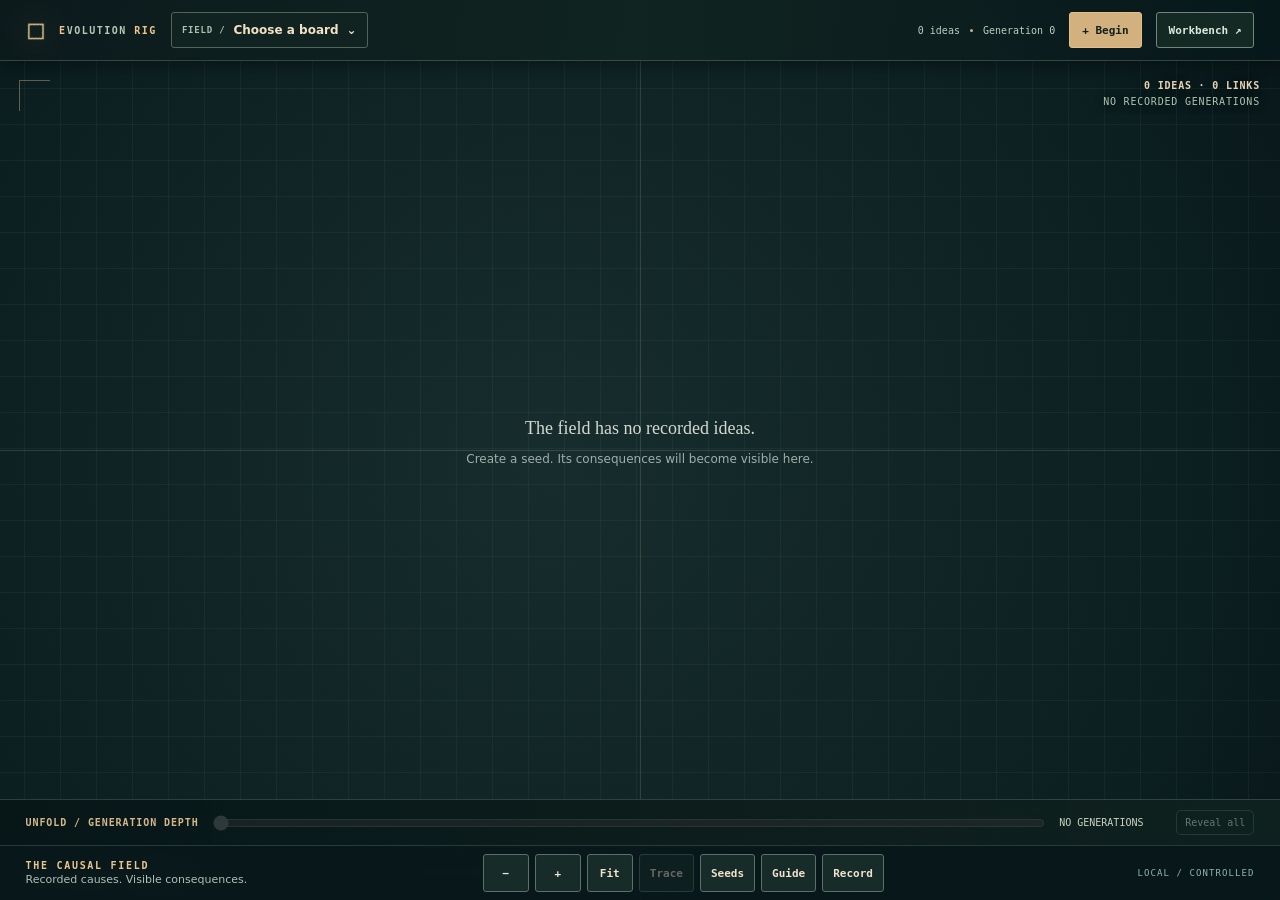
==== commit ef3c003b: "fix: publish tested cosmic field guide and crochet starter" ====
--- a/index.html
+++ b/index.html
@@ -4,12 +4,12 @@
 <meta charset="utf-8"><meta name="viewport" content="width=device-width, initial-scale=1">
 <meta name="color-scheme" content="dark"><title>Evolution Rig / Causal Observatory</title>
 <style>
-:root{--bg:#0c1317;--bg2:#101c22;--panel:#16242a;--panel2:#1b2d32;--line:#2c4649;--line2:#425b58;--ink:#eaf1e8;--muted:#a2b4b3;--accent:#b9eb87;--a2:#71c6bd;--gold:#f9c771;--red:#f3a3a3;--shadow:0 14px 40px rgba(0,0,0,.25);--round:13px;--mono:ui-monospace,SFMono-Regular,Consolas,monospace;--sans:system-ui,-apple-system,BlinkMacSystemFont,"Segoe UI",sans-serif}
-*{box-sizing:border-box}html{scroll-behavior:smooth}body{margin:0;background:var(--bg);color:var(--ink);font-family:var(--sans);font-size:14px;line-height:1.5}button,input,textarea,select{font:inherit}button{cursor:pointer}button:disabled{opacity:.4;cursor:not-allowed}button:focus-visible,a:focus-visible,input:focus-visible,select:focus-visible,textarea:focus-visible,[tabindex]:focus-visible{outline:2px solid var(--accent);outline-offset:3px}::selection{background:#395746;color:#fff}a{color:var(--a2)}
+:root{--bg:#040915;--bg2:rgba(12,20,39,.82);--panel:rgba(18,29,56,.82);--panel2:rgba(25,37,66,.82);--line:#2c416f;--line2:#4863a1;--ink:#eef3ff;--muted:#aab6d0;--accent:#a8f3dd;--a2:#7fc8ff;--gold:#ffd28b;--red:#f3a3c3;--shadow:0 18px 54px rgba(0,0,0,.34);--round:13px;--mono:ui-monospace,SFMono-Regular,Consolas,monospace;--sans:system-ui,-apple-system,BlinkMacSystemFont,"Segoe UI",sans-serif}
+*{box-sizing:border-box}html{scroll-behavior:smooth}body{margin:0;background:linear-gradient(180deg,#030611 0%,#071022 35%,#050a16 100%);color:var(--ink);font-family:var(--sans);font-size:14px;line-height:1.5;position:relative;overflow-x:hidden;isolation:isolate}body::before,body::after{content:"";position:fixed;inset:0;pointer-events:none;z-index:0}body::before{opacity:.92;background:radial-gradient(1px 1px at 4% 8%,rgba(255,255,255,.95) 98%,transparent),radial-gradient(1.2px 1.2px at 16% 74%,rgba(197,233,255,.88) 98%,transparent),radial-gradient(1.3px 1.3px at 26% 22%,rgba(255,255,255,.9) 98%,transparent),radial-gradient(1px 1px at 39% 62%,rgba(199,230,255,.88) 98%,transparent),radial-gradient(1.4px 1.4px at 51% 14%,rgba(255,240,209,.9) 98%,transparent),radial-gradient(1px 1px at 60% 70%,rgba(255,255,255,.88) 98%,transparent),radial-gradient(1.2px 1.2px at 73% 36%,rgba(211,234,255,.92) 98%,transparent),radial-gradient(1px 1px at 84% 19%,rgba(255,255,255,.92) 98%,transparent),radial-gradient(1.25px 1.25px at 92% 77%,rgba(211,234,255,.88) 98%,transparent),radial-gradient(1px 1px at 11% 43%,rgba(255,255,255,.8) 98%,transparent),radial-gradient(1px 1px at 30% 91%,rgba(255,255,255,.75) 98%,transparent),radial-gradient(1px 1px at 48% 46%,rgba(255,255,255,.75) 98%,transparent),radial-gradient(1px 1px at 68% 88%,rgba(255,255,255,.72) 98%,transparent),radial-gradient(1px 1px at 88% 55%,rgba(255,255,255,.7) 98%,transparent),radial-gradient(circle at 18% 16%,rgba(78,116,255,.16),transparent 20%),radial-gradient(circle at 78% 22%,rgba(158,96,255,.14),transparent 22%),radial-gradient(circle at 48% 78%,rgba(72,198,255,.12),transparent 24%);animation:starDrift 90s linear infinite}body::after{background:radial-gradient(circle at 22% 24%,rgba(91,142,255,.16),transparent 20%),radial-gradient(circle at 80% 18%,rgba(196,104,255,.14),transparent 19%),radial-gradient(circle at 62% 74%,rgba(76,192,255,.12),transparent 22%);filter:blur(32px);opacity:.85;animation:nebulaFloat 26s ease-in-out infinite alternate}button,input,textarea,select{font:inherit}button{cursor:pointer}button:disabled{opacity:.4;cursor:not-allowed}button:focus-visible,a:focus-visible,input:focus-visible,select:focus-visible,textarea:focus-visible,[tabindex]:focus-visible{outline:2px solid var(--accent);outline-offset:3px}::selection{background:#284269;color:#fff}a{color:var(--a2)}@keyframes starDrift{from{transform:translate3d(0,0,0)}to{transform:translate3d(-1.4%,1.2%,0)}}@keyframes nebulaFloat{from{transform:translate3d(0,0,0) scale(1)}to{transform:translate3d(1.5%,-1.2%,0) scale(1.05)}}
 button{border:1px solid var(--line2);color:var(--ink);background:#22343b;border-radius:9px;padding:9px 12px;transition:background .15s,border-color .15s,transform .15s}button:hover:not(:disabled){background:#30494d;border-color:#759786}button:active:not(:disabled){transform:translateY(1px)}button.primary{background:var(--accent);color:#15221a;border-color:var(--accent);font-weight:800}button.primary:hover:not(:disabled){background:#d5f2b4}button.ghost{background:transparent}button.danger{color:#ffb7b7;border-color:#894950}button.sm{padding:6px 10px;font-size:12px}button.tiny{padding:4px 7px;font-size:11px}
 input,textarea,select{background:#0b171c;border:1px solid #466064;border-radius:8px;padding:10px;color:var(--ink);width:100%;max-width:100%}input::placeholder,textarea::placeholder{color:#718b90}textarea{min-height:75px;resize:vertical}select{cursor:pointer}input[type=number]{max-width:110px}input[type=checkbox]{width:auto;accent-color:var(--accent)}label{display:block;font-size:12px;font-weight:700;letter-spacing:.03em;color:#b8d0cb}label input,label textarea,label select{display:block;margin-top:6px;font-weight:400;letter-spacing:0}label.check{display:flex;align-items:center;gap:10px;font-size:13px;letter-spacing:0}small,.muted{color:var(--muted)}p{margin:8px 0 12px}h1,h2,h3{margin:0;line-height:1.2;letter-spacing:-.025em}h1{font-size:clamp(26px,2.8vw,40px)}h2{font-size:21px}h3{font-size:15px}.eyebrow{color:var(--a2);font:700 11px var(--mono);letter-spacing:.14em;text-transform:uppercase}.mono{font-family:var(--mono)}.bar{display:flex;align-items:center;gap:8px;flex-wrap:wrap}.stretch{flex:1}.stack{display:grid;gap:12px}.tiny-note{font-size:12px;color:var(--muted)}.value{font-family:var(--mono);font-weight:800;color:var(--ink)}
-.app{display:grid;grid-template-columns:260px minmax(0,1fr);min-height:100vh}.rail{background:#101e23;border-right:1px solid var(--line);padding:23px 16px;display:flex;flex-direction:column;gap:26px;min-width:0}.brand{display:flex;gap:12px;align-items:center}.brand-icon{width:42px;height:42px;border:1px solid var(--accent);border-radius:11px;position:relative;background:radial-gradient(circle at 20% 20%,#31513e,transparent 70%),#152b2b}.brand-icon:before,.brand-icon:after{content:"";position:absolute;background:var(--accent);width:6px;height:6px;border-radius:50%}.brand-icon:before{left:9px;top:11px;box-shadow:17px 9px 0 var(--accent)}.brand-icon:after{left:13px;bottom:9px}.brand-icon i{position:absolute;inset:0;background:linear-gradient(24deg,transparent 45%,#608779 47%,#608779 50%,transparent 52%),linear-gradient(-33deg,transparent 45%,#608779 47%,#608779 50%,transparent 52%)}.brand strong{display:block;font-size:18px;letter-spacing:-.045em}.brand small{font:700 10px var(--mono);letter-spacing:.15em;color:var(--a2)}.rail-section .eyebrow{margin-bottom:10px}.board-list{display:grid;gap:7px;max-height:36vh;overflow:auto}.board-entry{display:grid;text-align:left;width:100%;gap:4px;border-color:transparent;border-left:3px solid transparent;background:transparent;border-radius:8px}.board-entry:hover{background:#1a2c31}.board-entry.selected{border-left-color:var(--accent);background:#233934}.board-entry span{white-space:nowrap;overflow:hidden;text-overflow:ellipsis}.board-entry small{font:11px var(--mono);color:var(--muted)}.rail-note{margin-top:auto;border-top:1px solid var(--line);padding-top:14px;font-size:12px;color:var(--muted)}.rail-note strong{color:var(--accent)}.rail input,.rail textarea{font-size:12px}
-.main{min-width:0;padding:24px clamp(14px,2.8vw,40px) 40px}.masthead{display:flex;align-items:flex-start;justify-content:space-between;gap:14px;margin-bottom:20px}.goal{max-width:900px;font-size:14px;color:#b7c7c3;line-height:1.55}.status-ribbon{display:flex;align-items:center;gap:8px;white-space:nowrap;border:1px solid var(--line);border-radius:99px;padding:8px 12px;font:12px var(--mono);color:var(--muted)}.status-dot{height:8px;width:8px;border-radius:50%;background:#6b9794}.status-dot.running{background:var(--accent);box-shadow:0 0 0 3px #b9eb871a}.summary{display:grid;grid-template-columns:repeat(4,minmax(0,1fr));gap:10px;margin-bottom:17px}.summary .stat{background:var(--bg2);border:1px solid var(--line);border-radius:var(--round);padding:14px 16px}.stat strong{font:800 25px var(--mono);letter-spacing:-.06em;display:block}.stat span{font-size:11px;color:var(--muted);text-transform:uppercase;letter-spacing:.07em}.tabs{border-bottom:1px solid var(--line);display:flex;gap:3px;overflow:auto;margin-bottom:20px}.tab{border:0;background:transparent;border-radius:0;border-bottom:2px solid transparent;color:#a6bcb6;padding:11px 16px;white-space:nowrap}.tab[aria-selected=true]{border-color:var(--accent);color:var(--accent);background:#182924}.view[hidden]{display:none!important}.panel{background:var(--bg2);border:1px solid var(--line);border-radius:var(--round);overflow:hidden;min-width:0}.panel-head{padding:16px 18px;border-bottom:1px solid var(--line);display:flex;align-items:center;justify-content:space-between;gap:10px}.panel-body{padding:18px}.grid2{display:grid;grid-template-columns:minmax(0,1.4fr) minmax(290px,.78fr);gap:14px}.workbar{display:flex;gap:10px;flex-wrap:wrap;align-items:center;margin-bottom:14px}.workbar input{width:75px}.workbar .stretch{min-width:200px}.graph-wrap{overflow-x:auto;overflow-y:auto;max-height:70vh;min-height:440px;padding:16px;background:radial-gradient(circle at 15% 10%,#1d3833 0%,transparent 45%),#101d23;background-image:radial-gradient(circle at 15% 10%,#1d3833 0%,transparent 45%),radial-gradient(#2a4142 0.8px,transparent 0.8px);background-size:auto,24px 24px}.graph-layout{position:relative;display:flex;gap:36px;align-items:flex-start;width:max-content;min-width:100%;padding:10px 16px 16px}.graph-edges{position:absolute;inset:0;z-index:0;pointer-events:none;overflow:visible}.generation{position:relative;z-index:1;width:228px;display:flex;flex-direction:column;gap:12px}.generation-head{font:800 11px var(--mono);color:#a0b8ad;letter-spacing:.1em;display:flex;justify-content:space-between;border-bottom:1px solid #35504f;padding:0 0 10px}.idea-card{border:1px solid #39565a;background:#192b30;border-radius:10px;padding:12px;text-align:left;min-height:126px;display:flex;flex-direction:column;gap:7px;cursor:grab;transition:border-color .14s,background .14s,transform .14s;user-select:none}.idea-card:hover{border-color:#82afa0;background:#22383c}.idea-card.selected{border-color:var(--accent);box-shadow:0 0 0 2px #b9eb8720}.idea-card.drag-over{outline:2px dashed var(--a2);outline-offset:2px}.idea-card.dragging{opacity:.45}.idea-card.archived{opacity:.55;border-style:dashed}.card-head{display:flex;justify-content:space-between;gap:8px}.card-title{font-size:13px;font-weight:800;line-height:1.35;word-break:break-word}.badge{font:800 10px var(--mono);border-radius:50px;border:1px solid #4e6961;padding:3px 7px;color:#c4e0d0;white-space:nowrap;height:max-content}.badge.gold{border-color:#b78842;background:#4a3520;color:var(--gold)}.card-desc{font-size:11px;color:var(--muted);line-height:1.45;display:-webkit-box;-webkit-line-clamp:3;-webkit-box-orient:vertical;overflow:hidden}.micro-score{font:11px var(--mono);margin-top:auto;color:#a6c4bf}.micro-score b{color:var(--accent)}.graph-empty{padding:45px 20px;text-align:center;color:var(--muted);max-width:580px;margin:auto}.graph-foot{font:11px var(--mono);color:var(--muted);padding:9px 16px;border-top:1px solid var(--line)}
+.app{display:grid;grid-template-columns:260px minmax(0,1fr);min-height:100vh;position:relative}.rail{background:linear-gradient(180deg,rgba(7,13,28,.92),rgba(9,18,36,.86));backdrop-filter:blur(16px);border-right:1px solid var(--line);padding:23px 16px;display:flex;flex-direction:column;gap:26px;min-width:0;box-shadow:inset -1px 0 0 rgba(255,255,255,.03)}.brand{display:flex;gap:12px;align-items:center}.brand-icon{width:42px;height:42px;border:1px solid var(--accent);border-radius:11px;position:relative;background:radial-gradient(circle at 30% 28%,rgba(124,164,255,.55),transparent 28%),radial-gradient(circle at 72% 30%,rgba(240,194,122,.22),transparent 20%),linear-gradient(180deg,#0a1734,#142447)}.brand-icon:before,.brand-icon:after{content:"";position:absolute;background:var(--accent);width:6px;height:6px;border-radius:50%}.brand-icon:before{left:9px;top:11px;box-shadow:17px 9px 0 var(--accent)}.brand-icon:after{left:13px;bottom:9px}.brand-icon i{position:absolute;inset:0;background:linear-gradient(24deg,transparent 45%,#608779 47%,#608779 50%,transparent 52%),linear-gradient(-33deg,transparent 45%,#608779 47%,#608779 50%,transparent 52%)}.brand strong{display:block;font-size:18px;letter-spacing:-.045em}.brand small{font:700 10px var(--mono);letter-spacing:.15em;color:var(--a2)}.rail-section .eyebrow{margin-bottom:10px}.board-list{display:grid;gap:7px;max-height:36vh;overflow:auto}.board-entry{display:grid;text-align:left;width:100%;gap:4px;border-color:transparent;border-left:3px solid transparent;background:transparent;border-radius:8px}.board-entry:hover{background:#1a2c31}.board-entry.selected{border-left-color:var(--accent);background:#233934}.board-entry span{white-space:nowrap;overflow:hidden;text-overflow:ellipsis}.board-entry small{font:11px var(--mono);color:var(--muted)}.rail-note{margin-top:auto;border-top:1px solid var(--line);padding-top:14px;font-size:12px;color:var(--muted)}.rail-note strong{color:var(--accent)}.rail input,.rail textarea{font-size:12px}
+.main{min-width:0;padding:24px clamp(14px,2.8vw,40px) 40px}.masthead{display:flex;align-items:flex-start;justify-content:space-between;gap:14px;margin-bottom:20px}.goal{max-width:900px;font-size:14px;color:#b7c7c3;line-height:1.55}.status-ribbon{display:flex;align-items:center;gap:8px;white-space:nowrap;border:1px solid var(--line);border-radius:99px;padding:8px 12px;font:12px var(--mono);color:var(--muted);background:rgba(7,12,24,.55);backdrop-filter:blur(6px)}.status-dot{height:8px;width:8px;border-radius:50%;background:#6b9794}.status-dot.running{background:var(--accent);box-shadow:0 0 0 3px #b9eb871a}.summary{display:grid;grid-template-columns:repeat(4,minmax(0,1fr));gap:10px;margin-bottom:17px}.summary .stat{background:linear-gradient(180deg,rgba(15,25,47,.88),rgba(10,18,35,.8));border:1px solid var(--line);border-radius:var(--round);padding:14px 16px;backdrop-filter:blur(10px)}.stat strong{font:800 25px var(--mono);letter-spacing:-.06em;display:block}.stat span{font-size:11px;color:var(--muted);text-transform:uppercase;letter-spacing:.07em}.tabs{border-bottom:1px solid var(--line);display:flex;gap:3px;overflow:auto;margin-bottom:20px}.tab{border:0;background:transparent;border-radius:0;border-bottom:2px solid transparent;color:#a6bcb6;padding:11px 16px;white-space:nowrap}.tab[aria-selected=true]{border-color:var(--accent);color:var(--accent);background:#182924}.view[hidden]{display:none!important}.panel{background:linear-gradient(180deg,rgba(14,23,45,.88),rgba(10,17,32,.82));border:1px solid var(--line);border-radius:var(--round);overflow:hidden;min-width:0;backdrop-filter:blur(8px)}.panel-head{padding:16px 18px;border-bottom:1px solid var(--line);display:flex;align-items:center;justify-content:space-between;gap:10px}.panel-body{padding:18px}.grid2{display:grid;grid-template-columns:minmax(0,1.4fr) minmax(290px,.78fr);gap:14px}.workbar{display:flex;gap:10px;flex-wrap:wrap;align-items:center;margin-bottom:14px}.workbar input{width:75px}.workbar .stretch{min-width:200px}.graph-wrap{overflow-x:auto;overflow-y:auto;max-height:70vh;min-height:440px;padding:16px;background:radial-gradient(circle at 16% 14%,rgba(80,126,255,.18) 0%,transparent 25%),radial-gradient(circle at 82% 22%,rgba(169,97,255,.16) 0%,transparent 22%),linear-gradient(180deg,#09111f,#08101d);background-image:radial-gradient(circle at 16% 14%,rgba(80,126,255,.18) 0%,transparent 25%),radial-gradient(circle at 82% 22%,rgba(169,97,255,.16) 0%,transparent 22%),radial-gradient(rgba(174,206,255,.18) .9px,transparent .9px);background-size:auto,auto,26px 26px;border:1px solid rgba(85,110,168,.22)}.graph-layout{position:relative;display:flex;gap:36px;align-items:flex-start;width:max-content;min-width:100%;padding:10px 16px 16px}.graph-edges{position:absolute;inset:0;z-index:0;pointer-events:none;overflow:visible}.generation{position:relative;z-index:1;width:228px;display:flex;flex-direction:column;gap:12px}.generation-head{font:800 11px var(--mono);color:#a0b8ad;letter-spacing:.1em;display:flex;justify-content:space-between;border-bottom:1px solid #35504f;padding:0 0 10px}.idea-card{border:1px solid #39565a;background:#192b30;border-radius:10px;padding:12px;text-align:left;min-height:126px;display:flex;flex-direction:column;gap:7px;cursor:grab;transition:border-color .14s,background .14s,transform .14s;user-select:none}.idea-card:hover{border-color:#82afa0;background:#22383c}.idea-card.selected{border-color:var(--accent);box-shadow:0 0 0 2px #b9eb8720}.idea-card.drag-over{outline:2px dashed var(--a2);outline-offset:2px}.idea-card.dragging{opacity:.45}.idea-card.archived{opacity:.55;border-style:dashed}.card-head{display:flex;justify-content:space-between;gap:8px}.card-title{font-size:13px;font-weight:800;line-height:1.35;word-break:break-word}.badge{font:800 10px var(--mono);border-radius:50px;border:1px solid #4e6961;padding:3px 7px;color:#c4e0d0;white-space:nowrap;height:max-content}.badge.gold{border-color:#b78842;background:#4a3520;color:var(--gold)}.card-desc{font-size:11px;color:var(--muted);line-height:1.45;display:-webkit-box;-webkit-line-clamp:3;-webkit-box-orient:vertical;overflow:hidden}.micro-score{font:11px var(--mono);margin-top:auto;color:#a6c4bf}.micro-score b{color:var(--accent)}.graph-empty{padding:45px 20px;text-align:center;color:var(--muted);max-width:580px;margin:auto}.graph-foot{font:11px var(--mono);color:var(--muted);padding:9px 16px;border-top:1px solid var(--line)}
 .inspector-empty{padding:48px 22px;text-align:center;color:var(--muted)}.inspector{padding:18px;max-height:75vh;overflow:auto}.inspector h2{font-size:19px;margin:7px 0 10px;overflow-wrap:anywhere}.inspector p{font-size:13px}.detail-box{border:1px solid #38504f;border-radius:10px;padding:11px 12px;margin:13px 0;background:#17262b}.detail-box .eyebrow{margin-bottom:4px}.metric{display:grid;grid-template-columns:90px 50px minmax(0,1fr);gap:9px;align-items:center;margin:13px 0}.metric .bar-bg{height:7px;border-radius:8px;background:#304244;overflow:hidden}.metric .bar-bg i{display:block;background:var(--accent);height:100%}.metric .bar-bg i.overridden{background:var(--gold)}.metric strong{font:800 13px var(--mono)}.total-display{display:flex;align-items:center;justify-content:space-between;border-bottom:1px solid var(--line);padding:0 0 14px}.total-display strong{font:800 32px var(--mono);color:var(--accent)}.score-override{display:grid;grid-template-columns:1fr 1fr 1fr;gap:8px}.score-override label{font-size:11px}.lineage{display:flex;flex-wrap:wrap;gap:6px}.ancestor{border:1px solid #425b56;padding:5px 8px;border-radius:7px;background:#1e3234;font-size:11px;max-width:100%;text-align:left;word-break:break-word}.code-log{white-space:pre-wrap;overflow-wrap:anywhere;font:11px/1.7 var(--mono);background:#0c181d;border:1px solid #38514c;padding:13px;border-radius:9px;color:#c8d8ce;max-height:320px;overflow:auto}.code-log div+div{margin-top:6px}.hint{color:var(--muted);font-size:12px}
 .field-grid{display:grid;grid-template-columns:repeat(2,minmax(0,1fr));gap:12px}.tall-form{display:grid;gap:12px;max-width:840px}.route-grid{display:grid;grid-template-columns:repeat(2,minmax(0,1fr));gap:14px}.option-row{display:flex;align-items:center;flex-wrap:wrap;gap:12px}.option-row label{display:flex;align-items:center;gap:8px}.option-row input[type=number]{margin:0}.juries{overflow:auto}.score-table{width:100%;border-collapse:collapse;font-size:12px}.score-table th{text-align:left;text-transform:uppercase;letter-spacing:.08em;color:var(--muted);font:700 10px var(--mono);padding:12px;border-bottom:1px solid var(--line)}.score-table td{padding:12px;border-bottom:1px solid #284044;vertical-align:top}.score-table tr:hover{background:#1b3034}.score-table td strong{color:var(--accent)}.score-table button{max-width:340px;text-align:left}.cal-grid{display:grid;grid-template-columns:repeat(4,minmax(0,1fr));gap:12px}.cal-card{border:1px solid #3d5553;border-radius:12px;padding:16px;background:#172a2c}.cal-card strong{display:block;font:800 28px var(--mono);margin:6px 0}.cal-card p{font-size:12px;color:var(--muted);margin:0}.runtime-log{max-height:330px;overflow:auto;background:#0d1a1d;padding:10px 14px;border-radius:9px;border:1px solid var(--line);font:12px/1.65 var(--mono);color:var(--muted)}.runtime-log p{margin:6px 0;padding-bottom:6px;border-bottom:1px solid #273d3e;font:inherit}.runtime-log span{color:var(--a2)}.notice{border-left:3px solid var(--a2);background:#183034;padding:11px 14px;color:#c2d5d1;font-size:12px}.notice.warn{border-color:var(--gold);background:#302c23}.two-action{display:grid;grid-template-columns:1fr 1fr;gap:10px}.chip{background:#254039;border-radius:99px;padding:4px 9px;color:var(--accent);font:11px var(--mono)}.empty{border:1px dashed var(--line2);border-radius:12px;padding:24px;color:var(--muted);text-align:center}
 .dialog{background:#111f25;color:var(--ink);border:1px solid #58766d;border-radius:16px;width:min(780px,calc(100vw - 28px));max-height:89vh;padding:0;box-shadow:0 24px 120px #0009}.dialog::backdrop{background:#02080bcc;backdrop-filter:blur(3px)}.dialog-header{display:flex;justify-content:space-between;align-items:center;padding:19px 22px;border-bottom:1px solid var(--line)}.dialog-content{padding:22px;overflow-y:auto;max-height:calc(89vh - 140px)}.dialog-footer{display:flex;gap:10px;justify-content:flex-end;padding:14px 22px;border-top:1px solid var(--line)}.dialog form{display:flex;flex-direction:column;max-height:89vh}.toast{position:fixed;bottom:20px;right:20px;z-index:50;max-width:min(450px,calc(100vw - 40px));background:#274039;color:#f6ffec;border:1px solid #7eb59b;border-radius:10px;padding:12px 16px;box-shadow:var(--shadow);font-size:13px}.toast.error{background:#432a2b;border-color:#c77979}.toast[hidden]{display:none}.hide{display:none!important}
@@ -314,7 +314,7 @@
   <section class="rail-section"><div class="eyebrow">New independent board</div><details class="create-board-details" id="boardComposer" open><summary>Create a board</summary>
     <form id="boardForm" class="stack"><label>Board title<input name="title" required maxlength="120" placeholder="e.g. Better offline workflows"></label><label>Goal / directive<textarea name="objective" required maxlength="1600" rows="3" placeholder="What should this board optimize for?"></textarea></label><button class="primary" type="submit">+ Create board</button></form></details>
   </section>
-  <section class="rail-section"><div class="eyebrow">The Seed Vault / 20 origins</div><p class="tiny-note">Twenty fully specified ideas you can plant as a new board or add to the one you have.</p><button type="button" class="ghost" id="boardStarters">Explore twenty starters ↗</button></section>
+  <section class="rail-section"><div class="eyebrow">The Seed Vault / 20 origins</div><p class="tiny-note">Twenty fully specified ideas — including a crochet-flavored origin — that you can plant as a new board or add to the one you have.</p><div class="stack"><button type="button" class="ghost" id="boardStarters">Explore twenty starters ↗</button><button type="button" class="ghost" id="boardGuide" aria-haspopup="dialog" aria-controls="guideDialog">How this works ↗</button></div></section>
   <section class="rail-section"><div class="eyebrow">Workspace portability</div><div class="stack"><button class="ghost" id="downloadWorkspace" type="button">Export workspace JSON</button><button class="ghost" id="importWorkspace" type="button">Import workspace JSON</button><input hidden id="workspaceFile" type="file" accept=".json,application/json"></div></section>
   <div class="rail-note"><strong>Private by default.</strong> Boards and ideas stay in this browser storage. There is no service or account. Export JSON periodically; browser storage can be cleared. Model calls leave the device only if you explicitly choose a remote provider. <div id="storageNotice" class="tiny-note" style="margin-top:9px"></div></div>
 </aside>
@@ -335,6 +335,7 @@
       <button id="hudFit" type="button" aria-label="Fit complete field" title="Fit field">Fit</button>
       <button id="hudTrace" type="button" aria-label="Center on selected idea" title="Trace selected idea">Trace</button>
       <button id="hudStarters" type="button" aria-haspopup="dialog" aria-controls="starterDialog" aria-label="Explore twenty starter ideas">Seeds</button>
+      <button id="hudGuide" type="button" aria-haspopup="dialog" aria-controls="guideDialog" aria-label="Open the field manual">Guide</button>
       <button id="hudInfo" type="button" aria-expanded="false" aria-controls="atlasNotebook" aria-label="Show selected idea field report">Record</button>
     </div>
     <span class="hud-dock-end" id="hudRoute">LOCAL / OFFLINE</span>
@@ -344,10 +345,10 @@
   <section class="summary" aria-label="Board statistics"><div class="stat"><strong id="statTotal">0</strong><span>Total ideas</span></div><div class="stat"><strong id="statActive">0</strong><span>Active candidates</span></div><div class="stat"><strong id="statGold">0</strong><span>Gold shortlisted</span></div><div class="stat"><strong id="statGenerations">0</strong><span>Deepest generation</span></div></section>
   <nav class="tabs" id="viewTabs" role="tablist" aria-label="Workspace areas"><button class="tab" data-view="studio" role="tab" aria-selected="true">01 / Studio</button><button class="tab" data-view="jury" role="tab" aria-selected="false">02 / Jury</button><button class="tab" data-view="autopilot" role="tab" aria-selected="false">03 / Autopilot</button><button class="tab" data-view="models" role="tab" aria-selected="false">04 / Models</button></nav>
   <section class="view" id="studio" role="tabpanel" aria-label="Idea studio">
-    <div class="workbar"><button class="primary" id="newSeed">+ New seed</button><button class="ghost" id="workbenchStarters" aria-haspopup="dialog" aria-controls="starterDialog">Seed Vault / 20</button><button id="branchSelected">Branch selected</button><label class="bar" style="gap:6px">N <input type="number" id="branchCount" min="1" max="8" step="1" value="3" aria-label="Number of branch children"></label><button id="crossPicked">Crossbreed picked pair</button><span class="stretch"></span><label>Filter <select id="nodeFilter"><option value="active">Active</option><option value="all">All, including archived</option><option value="gold">Gold only</option></select></label><label>Search <input id="nodeSearch" placeholder="Title or mechanism" aria-label="Search ideas"></label></div>
+    <div class="workbar"><button class="primary" id="newSeed">+ New seed</button><button class="ghost" id="workbenchStarters" aria-haspopup="dialog" aria-controls="starterDialog">Seed Vault / 20</button><button class="ghost" id="workbenchGuide" aria-haspopup="dialog" aria-controls="guideDialog">How it works</button><button id="branchSelected">Branch selected</button><label class="bar" style="gap:6px">N <input type="number" id="branchCount" min="1" max="8" step="1" value="3" aria-label="Number of branch children"></label><button id="crossPicked">Crossbreed picked pair</button><span class="stretch"></span><label>Filter <select id="nodeFilter"><option value="active">Active</option><option value="all">All, including archived</option><option value="gold">Gold only</option></select></label><label>Search <input id="nodeSearch" placeholder="Title or mechanism" aria-label="Search ideas"></label></div>
     <section class="observatory" id="observatory" aria-labelledby="atlasTitle">
     <header class="obs-head"><div><div class="eyebrow">THE OBSERVATORY / CAUSAL SURVEY</div><h2 id="atlasTitle">Every possibility leaves a trace.</h2><p>The map is evidence, not a prediction. Every point is a recorded idea. Every thread is a real parent relationship. Even discarded paths remain.</p></div><div class="obs-controls" aria-label="Observatory navigation"><button id="atlasZoomOut" aria-label="Zoom out" title="Zoom out">− Zoom</button><button id="atlasZoomIn" aria-label="Zoom in" title="Zoom in">+ Zoom</button><button data-atlas-reset id="atlasReset" title="Fit full field (Home)">Fit field</button><button class="obs-focus" id="atlasFocus" title="Center and magnify selected idea">Trace selected</button></div></header>
-    <div class="obs-grid"><div class="atlas-field"><div class="atlas-hud"><div class="eyebrow">FIELD / <span id="atlasModeLabel">UNPOPULATED</span></div><div class="atlas-readout" id="atlasReadout">0 IDEAS · 0 LINKS<br>NO SURVEY DATA</div></div><aside class="field-prologue" id="fieldPrologue" aria-labelledby="fieldPrologueTitle" hidden><span class="field-prologue-label">FIELD NOTE / ORIGIN ZERO</span><h2 id="fieldPrologueTitle">Everything begins with a choice.</h2><p id="fieldPrologueText">The field will record every lineage you create. No invented paths. No erased ancestors.</p><button id="fieldPrologueStart" type="button">Open a board <span aria-hidden="true">↗</span></button><button id="fieldPrologueStarters" type="button" aria-haspopup="dialog" aria-controls="starterDialog">Browse 20 starter ideas <span aria-hidden="true">↗</span></button></aside><canvas id="atlasCanvas" tabindex="0" role="img" aria-label="Interactive causal field. Every point corresponds to an idea; links show recorded ancestry. Click or tap a point to select. Drag to pan, scroll to zoom. Use the adjacent list, family tree, or jury table for keyboard and screen-reader access.">Your ideas and ancestry are also available in the accessible family tree and jury table below.</canvas><div class="atlas-key" aria-label="Diagram legend"><span><i class="key-mark"></i>Active</span><span><i class="key-mark gold"></i>Gold</span><span><i class="key-mark archive"></i>Archived</span><span><i class="key-mark hybrid"></i>Two parents</span></div></div>
+    <div class="obs-grid"><div class="atlas-field"><div class="atlas-hud"><div class="eyebrow">FIELD / <span id="atlasModeLabel">UNPOPULATED</span></div><div class="atlas-readout" id="atlasReadout">0 IDEAS · 0 LINKS<br>NO SURVEY DATA</div></div><aside class="field-prologue" id="fieldPrologue" aria-labelledby="fieldPrologueTitle" hidden><span class="field-prologue-label">FIELD NOTE / ORIGIN ZERO</span><h2 id="fieldPrologueTitle">Everything begins with a choice.</h2><p id="fieldPrologueText">The field will record every lineage you create. No invented paths. No erased ancestors.</p><button id="fieldPrologueStart" type="button">Open a board <span aria-hidden="true">↗</span></button><button id="fieldPrologueStarters" type="button" aria-haspopup="dialog" aria-controls="starterDialog">Browse 20 starter ideas <span aria-hidden="true">↗</span></button><button id="fieldPrologueGuide" type="button" aria-haspopup="dialog" aria-controls="guideDialog">Read the field manual <span aria-hidden="true">↗</span></button></aside><canvas id="atlasCanvas" tabindex="0" role="img" aria-label="Interactive causal field. Every point corresponds to an idea; links show recorded ancestry. Click or tap a point to select. Drag to pan, scroll to zoom. Use the adjacent list, family tree, or jury table for keyboard and screen-reader access.">Your ideas and ancestry are also available in the accessible family tree and jury table below.</canvas><div class="atlas-key" aria-label="Diagram legend"><span><i class="key-mark"></i>Active</span><span><i class="key-mark gold"></i>Gold</span><span><i class="key-mark archive"></i>Archived</span><span><i class="key-mark hybrid"></i>Two parents</span></div></div>
     <aside class="atlas-notebook" id="atlasNotebook" aria-label="Selected idea and survey findings"><button id="atlasCloseNotebook" type="button" aria-label="Close field report">× <span>Close record</span></button><div class="atlas-focus" aria-live="polite" aria-atomic="true"><div class="eyebrow" id="atlasFocusKicker">FIELD REPORT / AWAITING INPUT</div><h3 id="atlasFocusTitle">No idea selected.</h3><p id="atlasNarrative">Create a board and place a seed. The field will show the lineages you actually construct.</p></div><div class="atlas-evidence" aria-label="Trace counts"><div><strong id="atlasAncestorCount">0</strong><span>Ancestors</span></div><div><strong id="atlasDescendantCount">0</strong><span>Descendants</span></div><div><strong id="atlasArchiveCount">0</strong><span>Archived trails</span></div></div><div class="atlas-trace"><span class="eyebrow">EVIDENCE / NOT ORACLE</span><span id="atlasTraceText">The jury measures textual structure. No rating proves originality, feasibility or real-world impact.</span></div><div class="atlas-recent"><div class="eyebrow">SIGNALS / SELECT A RECORD</div><div class="atlas-index" id="atlasIndex" role="group" aria-label="Notable ideas in the current board"></div></div></aside></div>
     <div class="depth-bar" aria-label="Timeline depth exploration"><label for="atlasDepth">UNFOLD / GENERATION DEPTH</label><input id="atlasDepth" type="range" min="0" max="0" value="0" step="1" aria-label="Show ideas through generation" disabled><output id="atlasDepthLabel" for="atlasDepth">NO GENERATIONS</output><button id="atlasUnfoldAll" class="sm ghost" disabled>Reveal all</button></div>
     <div class="obs-foot"><span><strong id="atlasFootSummary">No generations recorded</strong> · click a node to follow its ancestry</span><span>Pointer: select / drag / zoom · Keyboard: use signal buttons below or focus the canvas for arrows / ± / Home</span></div>
@@ -392,6 +393,22 @@
       <section class="starter-detail-panel" id="starterDetailPanel" aria-labelledby="starterName"><div class="starter-detail-intro"><span class="starter-current-index" id="starterCurrentIndex">ORIGIN 01 / 20</span><span class="starter-category-tag" id="starterCurrentCategory">SYSTEMS</span><h3 id="starterName" aria-live="polite">Select a beginning</h3><p class="starter-promise" id="starterPromise"></p></div><div class="starter-detail-chapters"><div><b>THE TENSION</b><p id="starterProblem"></p></div><div><b>THE MECHANISM</b><p id="starterMechanism"></p></div><div><b>FIRST CONTACT WITH REALITY</b><p id="starterPlan"></p></div><div><b>WHAT WOULD PROVE IT?</b><p id="starterValidation"></p></div><div><b>THE COST OF GETTING IT WRONG</b><p id="starterRisks"></p></div></div></section>
     </div>
     <footer class="starter-foot"><span id="starterBoardContext">No board selected. Make a new one to begin.</span><div class="starter-actions"><button type="button" id="starterEdit" class="ghost" disabled>Edit first</button><button type="button" id="starterIntoBoard" class="ghost" disabled>Add to current board</button><button type="button" id="starterNewBoard" class="primary">Plant as new board ↗</button></div></footer>
+  </div>
+</dialog>
+<dialog id="guideDialog" aria-labelledby="guideHeading" aria-describedby="guideIntro">
+  <div class="guide-shell">
+    <header class="guide-head"><div><div class="guide-kicker">EVOLUTION RIG / FIELD MANUAL</div><h2 id="guideHeading">How the rig works<span aria-hidden="true">.</span></h2><p id="guideIntro">This is a local-first idea greenhouse. You define a board, plant seeds, branch or crossbreed them, inspect the results with a visible jury, and keep the ancestry. Nothing runs when the page is closed.</p></div><button type="button" class="guide-close" id="guideClose" aria-label="Close field manual">✕ <span>Close</span></button></header>
+    <div class="guide-grid">
+      <section class="guide-card"><span>01 / BOARDS</span><h3>Boards are mission containers.</h3><p>Each board has one title and one objective. A board is the universe where related ideas live, evolve, and get judged together.</p></section>
+      <section class="guide-card"><span>02 / SEEDS</span><h3>Seeds are structured idea records.</h3><p>Every seed keeps the same evidence fields: problem, audience, mechanism, difference, plan, validation, benefit, constraints, and risks.</p></section>
+      <section class="guide-card"><span>03 / EVOLUTION</span><h3>Branching explores nearby futures.</h3><p><strong>Branch selected</strong> spawns children from one parent. <strong>Crossbreed picked pair</strong> combines two chosen parents. Archived ideas keep their ancestry instead of disappearing.</p></section>
+      <section class="guide-card"><span>04 / THE JURY</span><h3>Scores are structural, not prophetic.</h3><p>The jury compares originality, feasibility, and impact using local rules. Gold is a shortlist flag, not proof that an idea will succeed in the real world.</p></section>
+      <section class="guide-card"><span>05 / THE FIELD</span><h3>The observatory shows the causal map.</h3><p>Every point is a real idea. Every line is a recorded parent relationship. The field is evidence of what you actually created, not a fantasy prediction engine.</p></section>
+      <section class="guide-card"><span>06 / THE SEED VAULT</span><h3>Starter ideas are curated launch vectors.</h3><p>Open <strong>Seed Vault / 20</strong> to browse authored beginnings, including a crochet-flavored origin. You can plant one as a new board, add it to the current board, or edit it first.</p></section>
+      <section class="guide-card"><span>07 / AUTOPILOT</span><h3>Autopilot is explicit and temporary.</h3><p>Autopilot only runs while this page stays open. The browser can throttle timers in background tabs. Closing the page stops the system.</p></section>
+      <section class="guide-card"><span>08 / EXPORT + SAFETY</span><h3>Your data stays with you.</h3><p>Workspaces, projects, and model settings stay in the browser unless you export them. Hosted model routes are optional. Offline mode requires no network at all.</p></section>
+    </div>
+    <footer class="guide-foot"><p><strong>Quick start:</strong> create a board, plant one seed or open the Seed Vault, branch a few candidates, inspect the jury ledger, then export the strongest path.</p><button type="button" class="primary" id="guideCloseAction">Return to the field</button></footer>
   </div>
 </dialog>
 <dialog class="dialog" id="ideaDialog" aria-labelledby="dialogTitle"><form id="ideaForm" novalidate><div class="dialog-header"><div><div class="eyebrow" id="dialogKicker">NEW / SEED</div><h2 id="dialogTitle">Create idea</h2></div><button type="button" class="ghost sm" id="closeDialog" aria-label="Close">Close</button></div><div class="dialog-content"><div class="field-grid" id="ideaFields"><label style="grid-column:1/-1">Title *<input name="title" required maxlength="160" placeholder="A concrete idea title"></label><label style="grid-column:1/-1">Problem to solve<textarea name="problem" maxlength="2000" rows="2"></textarea></label><label>Target audience<textarea name="audience" maxlength="2000" rows="2"></textarea></label><label>Mechanism / how it works<textarea name="mechanism" maxlength="2000" rows="3"></textarea></label><label>Differentiation / original angle<textarea name="difference" maxlength="2000" rows="3"></textarea></label><label>First execution plan<textarea name="plan" maxlength="2000" rows="3"></textarea></label><label>Validation method<textarea name="validation" maxlength="2000" rows="3"></textarea></label><label>Expected impact / benefit<textarea name="benefit" maxlength="2000" rows="3"></textarea></label><label>Constraints<textarea name="constraints" maxlength="2000" rows="3"></textarea></label><label style="grid-column:1/-1">Risks / unknowns<textarea name="risks" maxlength="2000" rows="2"></textarea></label></div></div><div class="dialog-footer"><button id="cancelIdea" type="button">Cancel</button><button class="primary" id="submitIdea" type="submit">Save idea</button></div></form></dialog>
@@ -845,18 +862,18 @@
    risks:'Rehearsed scripts can become manipulative; surface uncertainty and invite genuine listening.'
   },
   {
-   id:'skills-that-travel',category:'People',title:'Skills That Travel',
-   tagline:'Teach one useful thing without building another platform.',
-   objective:'Create exchangeable offline lessons that transfer practical skills between people with limited connectivity.',
-   problem:'Valuable community knowledge remains trapped in long videos, private chats, or inaccessible accounts.',
-   audience:'Volunteers, community workshops, families, first-time repairers.',
-   mechanism:'Package one task as an illustrated checklist, common failures, a self-check, and a printable emergency fallback.',
-   difference:'Lesson quality is verified by independent task completion, not views or instructor popularity.',
-   plan:'Convert one ordinary low-risk skill into a phone-friendly local HTML lesson and a one-page printout.',
-   validation:'Have three novices attempt the skill without coaching; record completion, confusion points, and correction time.',
-   benefit:'Practical knowledge that survives device, connectivity, and teacher turnover.',
-   constraints:'Start with low-risk tasks; require qualified oversight for electrical, medical, or other hazardous instruction.',
-   risks:'Ambiguous steps can cause damage; test with genuine beginners and include stop conditions.'
+   id:'crochet-constellations',category:'Craft',title:'Crochet Constellation Lab',
+   tagline:'Turn yarn, pattern logic, and tactile making into a designed universe.',
+   objective:'Prototype a creative system for developing crochet-based projects, pattern experiments, and tactile artifacts that can evolve like ideas in a studio.',
+   problem:'Crochet ideas often live as scattered notes, screenshots, half-remembered stitches, and unfinished experiments with no shared structure for iteration.',
+   audience:'Crocheters, fiber artists, pattern designers, craft teachers, and people who think best with their hands.',
+   mechanism:'Each seed records the object to make, stitch language, material choices, construction logic, use case, failure points, and a first swatch or prototype test.',
+   difference:'Treats crochet as a serious design medium: patterns, wearability, texture, labor, and tactile learning all become visible evidence rather than fuzzy inspiration.',
+   plan:'Start with one small concept — for example a creature, bag, wearable, or modular blanket tile — and map three pattern directions with stitch counts, yarn assumptions, and one quick swatch for each.',
+   validation:'Have another crocheter try to reproduce one branch from the recorded instructions; compare clarity, material fit, and whether the finished object matches the intended form.',
+   benefit:'Makes crochet development more reusable, easier to teach, and better at preserving what worked, what failed, and what deserves another iteration.',
+   constraints:'Do not imply a pattern is tested when it is only speculative; distinguish inspiration, draft pattern language, and verified stitch instructions.',
+   risks:'Poorly documented stitch counts or shaping assumptions can waste hours of labor; keep uncertainty obvious and preserve failed swatches as useful evidence.'
   },
   {
    id:'heat-refuge-guide',category:'Planet',title:'The Heat Refuge Field Guide',
@@ -1572,7 +1589,7 @@
 // persistence, and ancestry paths as seeds authored in the workbench.
 const starterIdeas=globalThis.RigStarterIdeas;
 if(!Array.isArray(starterIdeas)||starterIdeas.length!==20)throw Error('Starter catalog is incomplete');
-const starterCategories=['All','Systems','Worlds','People','Planet','Strange'];
+const starterCategories=['All','Systems','Worlds','People','Planet','Craft','Strange'];
 let starterCategory='All',starterQuery='',starterSelected=starterIdeas[0].id,starterOrigin=null;
 const selectedStarter=()=>starterIdeas.find(item=>item.id===starterSelected)||null;
 const starterFields=item=>Object.fromEntries(C.FIELDS.map(key=>[key,item[key]||'']));
@@ -1640,6 +1657,13 @@
 }
 for(const id of ['hudStarters','boardStarters','workbenchStarters','fieldPrologueStarters'])
  $(id).addEventListener('click',event=>openStarterVault(event.currentTarget));
+let guideOrigin=null;
+function openGuide(opener){guideOrigin=opener||document.activeElement;if(!$('guideDialog').open)$('guideDialog').showModal();$('guideClose').focus({preventScroll:true});}
+function closeGuide(){if($('guideDialog').open)$('guideDialog').close();}
+for(const id of ['boardGuide','workbenchGuide','hudGuide','fieldPrologueGuide'])$(id).addEventListener('click',event=>openGuide(event.currentTarget));
+$('guideClose').addEventListener('click',closeGuide);$('guideCloseAction').addEventListener('click',closeGuide);
+$('guideDialog').addEventListener('click',event=>{if(event.target===$('guideDialog'))closeGuide();});
+$('guideDialog').addEventListener('close',()=>{if(guideOrigin?.isConnected&&!guideOrigin.closest('[inert]'))guideOrigin.focus({preventScroll:true});guideOrigin=null;});
 $('starterClose').addEventListener('click',closeStarterVault);
 $('starterDialog').addEventListener('close',()=>{if(starterOrigin?.isConnected&&!starterOrigin.closest('[inert]'))starterOrigin.focus({preventScroll:true});starterOrigin=null;});
 $('starterFilters').addEventListener('click',event=>{const button=event.target.closest('[data-starter-category]');if(!button)return;starterCategory=button.dataset.starterCategory;for(const b of $('starterFilters').querySelectorAll('button'))b.setAttribute('aria-pressed',String(b.dataset.starterCategory===starterCategory));renderStarterCatalog();$('starterDetailPanel').scrollTop=0;});
@@ -1708,23 +1732,23 @@
 </script>
 <style>
 /* The Seed Vault is an explicit, full-focus workspace, never always-on chrome. */
-#starterDialog{position:fixed;inset:0;margin:auto;padding:0;color:#ebeadb;background:#0b1b1ddf;border:1px solid #c8ab7c8a;border-radius:5px;box-shadow:0 25px 105px #000e;max-width:none;width:min(1080px,calc(100vw - 32px));max-height:min(88dvh,820px);height:min(88dvh,820px);overflow:hidden}
+#starterDialog{position:fixed;inset:0;margin:auto;padding:0;color:#ebeadb;background:#060d1fe6;border:1px solid #7b89c28a;border-radius:8px;box-shadow:0 25px 105px #000e;max-width:none;width:min(1080px,calc(100vw - 32px));max-height:min(88dvh,820px);height:min(88dvh,820px);overflow:hidden}
 #starterDialog::backdrop{background:rgba(1,8,10,.84);backdrop-filter:blur(11px)}
 #starterDialog .starter-shell{height:100%;display:grid;grid-template-rows:auto auto minmax(0,1fr) auto;min-height:0}
-.starter-head{display:flex;align-items:flex-start;justify-content:space-between;gap:20px;padding:27px clamp(20px,3.2vw,37px) 19px;border-bottom:1px solid #536a5c7a;background:radial-gradient(ellipse at 75% 0%,#42625857,transparent 60%),linear-gradient(125deg,#162a27,#0c2125)}
+.starter-head{display:flex;align-items:flex-start;justify-content:space-between;gap:20px;padding:27px clamp(20px,3.2vw,37px) 19px;border-bottom:1px solid #536a8a7a;background:radial-gradient(circle at 22% 18%,rgba(111,152,255,.24),transparent 18%),radial-gradient(circle at 78% 0%,rgba(164,104,255,.18),transparent 22%),linear-gradient(125deg,#10203f,#081423)}
 .starter-kicker{font:700 10px var(--mono);letter-spacing:.17em;color:#e5c28d}
 .starter-head h2{font:400 clamp(32px,3.3vw,48px)/1.05 Georgia,serif;letter-spacing:-.048em;margin:7px 0 10px;color:#f7ead3}
 .starter-head h2 span{color:#e7c68a}
 .starter-head p{margin:0;max-width:66ch;color:#a9c7bb;font:12px/1.55 var(--sans)}
 #starterDialog .starter-close{display:inline-flex;gap:9px;align-items:center;justify-content:center;flex:none;color:#ddc7a4;background:transparent;border:1px solid #6c7c6b;padding:7px 10px;border-radius:2px;font:700 10px var(--mono)}
-.starter-filterbar{display:flex;align-items:end;gap:16px;padding:11px clamp(18px,3.1vw,36px);border-bottom:1px solid #3c5d5875;background:#102325}
+.starter-filterbar{display:flex;align-items:end;gap:16px;padding:11px clamp(18px,3.1vw,36px);border-bottom:1px solid #38507e75;background:#0c1830}
 .starter-search-label{display:flex;flex-direction:column;min-width:min(250px,35%);flex:1;color:#b8bfa9;font:700 9px var(--mono);letter-spacing:.11em}
 #starterDialog input[type=search]{font:13px var(--sans);background:#081618;color:#f8ead2;border:1px solid #56746c;border-radius:2px;margin:6px 0 0;padding:9px 11px;min-height:35px;max-width:none;outline-offset:2px}
 .starter-filter-buttons{display:flex;flex-wrap:wrap;justify-content:flex-end;gap:5px;max-width:690px}
 .starter-filter-buttons button{font:700 10px var(--mono);letter-spacing:.03em;color:#b4c7bd;background:#18312c;border:1px solid #4d7165;border-radius:2px;padding:7px 10px;min-height:33px}
 .starter-filter-buttons button[aria-pressed=true]{background:#d9b77f;border-color:#e3c18a;color:#1b2722}
 .starter-catalog{display:grid;grid-template-columns:minmax(0,.99fr) minmax(0,1.01fr);min-height:0;overflow:hidden}
-.starter-list-panel{display:flex;flex-direction:column;min-height:0;background:linear-gradient(110deg,#0e2222,#0b1b1e);border-right:1px solid #51685967}
+.starter-list-panel{display:flex;flex-direction:column;min-height:0;background:linear-gradient(110deg,#0a1931,#09101c);border-right:1px solid #51638e67}
 .starter-section-title{display:flex;justify-content:space-between;gap:10px;padding:13px 22px 10px;border-bottom:1px solid #3d5d5554;color:#9fc0b1;font:700 10px var(--mono);letter-spacing:.12em}
 .starter-section-title output{color:#e2c18a}
 .starter-list{overflow:auto;overscroll-behavior:contain;min-height:0;padding:10px 13px 16px;scrollbar-color:#6b8574 #0b1b1e}
@@ -1737,7 +1761,7 @@
 .starter-entry .starter-copy small{font:11px/1.35 var(--sans);color:#9db6ad}
 .starter-entry .starter-arrow{font:16px Georgia,serif;color:#cdb286}
 .starter-empty{padding:20px;color:#9dbdb1;font:13px var(--sans)}
-.starter-detail-panel{min-height:0;overflow:auto;overscroll-behavior:contain;background:radial-gradient(ellipse at 100% 3%,#4463523d,transparent 60%),linear-gradient(180deg,#142a29,#0c1c20);padding:clamp(20px,3vw,37px);scrollbar-color:#6b8574 #102526}
+.starter-detail-panel{min-height:0;overflow:auto;overscroll-behavior:contain;background:radial-gradient(ellipse at 100% 3%,rgba(128,108,255,.18),transparent 48%),radial-gradient(circle at 15% 12%,rgba(98,162,255,.12),transparent 18%),linear-gradient(180deg,#111e37,#0a1526);padding:clamp(20px,3vw,37px);scrollbar-color:#6b8574 #102526}
 .starter-detail-intro{border-left:2px solid #caaa7d;padding-left:19px;margin-bottom:25px}
 .starter-current-index,.starter-category-tag{display:inline-block;font:700 10px var(--mono);letter-spacing:.13em;color:#dfbf87}
 .starter-category-tag{color:#a3c9b9;margin-left:12px}
@@ -1748,7 +1772,7 @@
 .starter-detail-chapters div:nth-child(2){grid-column:1/-1}
 .starter-detail-chapters b{color:#d8c294;font:700 9px var(--mono);letter-spacing:.11em}
 .starter-detail-chapters p{color:#bbcfbf;font:12px/1.65 var(--sans);margin:7px 0 0}
-.starter-foot{display:flex;justify-content:space-between;align-items:center;gap:14px;padding:13px 20px;border-top:1px solid #6079667a;background:#102222;min-height:64px}
+.starter-foot{display:flex;justify-content:space-between;align-items:center;gap:14px;padding:13px 20px;border-top:1px solid #6079a27a;background:#0b1830;min-height:64px}
 .starter-foot>span{color:#a8baaa;font:11px/1.3 var(--sans);max-width:24ch}
 .starter-actions{display:flex;justify-content:flex-end;flex-wrap:wrap;gap:8px}
 .starter-actions button{border-radius:2px;padding:9px 11px;font:700 11px var(--mono);white-space:nowrap}
@@ -1761,6 +1785,29 @@
 
 /* Keep every action label legible on narrow screens: the primary action has its own row. */
 @media(max-width:450px){.starter-actions{display:grid;grid-template-columns:minmax(0,1fr) minmax(0,1fr);gap:6px}.starter-actions button{white-space:normal;overflow-wrap:anywhere;min-height:33px;text-align:center}.starter-actions #starterNewBoard{grid-column:1/-1}.starter-foot{gap:5px}.starter-foot>span{font-size:10px}}
+
+
+/* Field manual modal */
+#guideDialog{position:fixed;inset:0;margin:auto;padding:0;color:#ebefff;background:#06101fe6;border:1px solid #7a90d288;border-radius:8px;box-shadow:0 30px 110px rgba(0,0,0,.55);width:min(1080px,calc(100vw - 32px));max-height:min(86dvh,840px);height:auto;overflow:hidden}
+#guideDialog::backdrop{background:rgba(1,4,12,.84);backdrop-filter:blur(10px)}
+#guideDialog .guide-shell{display:grid;grid-template-rows:auto minmax(0,1fr) auto;min-height:0}
+.guide-head{display:flex;align-items:flex-start;justify-content:space-between;gap:20px;padding:26px clamp(20px,3.2vw,36px) 18px;border-bottom:1px solid rgba(117,144,202,.35);background:radial-gradient(circle at 18% 18%,rgba(118,152,255,.25),transparent 18%),radial-gradient(circle at 83% 0,rgba(178,104,255,.18),transparent 20%),linear-gradient(125deg,#122446,#091426)}
+.guide-kicker{font:700 10px var(--mono);letter-spacing:.17em;color:#f0cb91}
+.guide-head h2{font:400 clamp(30px,3.2vw,46px)/1.05 Georgia,serif;letter-spacing:-.048em;margin:7px 0 10px;color:#f6edda}
+.guide-head h2 span{color:#9dd8ff}.guide-head p{margin:0;max-width:68ch;color:#b7c7ea;font:12px/1.6 var(--sans)}
+#guideDialog .guide-close{display:inline-flex;gap:9px;align-items:center;justify-content:center;flex:none;color:#e5d2af;background:transparent;border:1px solid #6f81ac;padding:7px 10px;border-radius:2px;font:700 10px var(--mono)}
+.guide-grid{display:grid;grid-template-columns:repeat(2,minmax(0,1fr));gap:14px;padding:18px clamp(18px,3vw,34px) 20px;overflow:auto;background:linear-gradient(180deg,#081324,#060f1d)}
+.guide-card{border:1px solid rgba(96,119,170,.45);border-radius:12px;padding:15px 16px;background:linear-gradient(180deg,rgba(14,25,49,.82),rgba(9,17,31,.78));backdrop-filter:blur(8px)}
+.guide-card span{display:block;font:700 10px var(--mono);letter-spacing:.14em;color:#f0cb91;margin-bottom:9px}
+.guide-card h3{font-size:18px;color:#eff3ff;margin:0 0 8px;letter-spacing:-.03em}
+.guide-card p{margin:0;color:#bcc8e2;font:12px/1.65 var(--sans)}
+.guide-foot{display:flex;justify-content:space-between;align-items:center;gap:14px;padding:14px 20px;border-top:1px solid rgba(117,144,202,.3);background:#0b1730}
+.guide-foot p{margin:0;color:#c7d3eb;font:12px/1.5 var(--sans);max-width:60ch}
+.guide-foot button{border-radius:2px;padding:9px 12px;font:700 11px var(--mono)}
+#guideDialog button:focus-visible{outline:2px solid #a8f3dd;outline-offset:2px}
+@media(max-width:800px){#guideDialog{width:calc(100vw - 18px);max-height:calc(100dvh - 20px)}.guide-head{padding:16px 18px 14px;gap:10px}.guide-head h2{font-size:31px;margin:4px 0 6px}.guide-head p{font-size:11px}.guide-grid{grid-template-columns:1fr;padding:14px 14px 16px}.guide-foot{display:grid;padding:11px 14px}.guide-foot p{max-width:none}}
+@media(max-width:450px){.guide-head p{display:none}.guide-head h2{font-size:27px}.guide-head .guide-close span{display:none}.guide-card h3{font-size:16px}.guide-card p{font-size:11px}}
+@media(prefers-reduced-motion:reduce){#guideDialog *,#guideDialog *::before,#guideDialog *::after{animation:none!important;transition:none!important}}
 
 </style>
 <script>
@@ -1798,7 +1845,7 @@
   $('atlasCloseNotebook').addEventListener('click',()=>closeReport(true));
   window.addEventListener('evolution-rig:starter-planted',()=>{if(body.classList.contains('ui-boards-open'))closeBoards(true);});
   document.addEventListener('keydown',e=>{
-    if($('starterDialog').open||$('ideaDialog').open)return;
+    if($('starterDialog').open||$('guideDialog').open||$('ideaDialog').open)return;
     if(e.key==='Escape'){if(body.classList.contains('ui-boards-open')){e.preventDefault();closeBoards(true);}else if(body.classList.contains('ui-notes-open')){e.preventDefault();closeReport(true);}return;}
     if(!immersive()||e.altKey||e.ctrlKey||e.metaKey||e.repeat)return;
     if(e.target.closest('input,textarea,select,button,[contenteditable="true"],dialog')||$('ideaDialog').open)return;
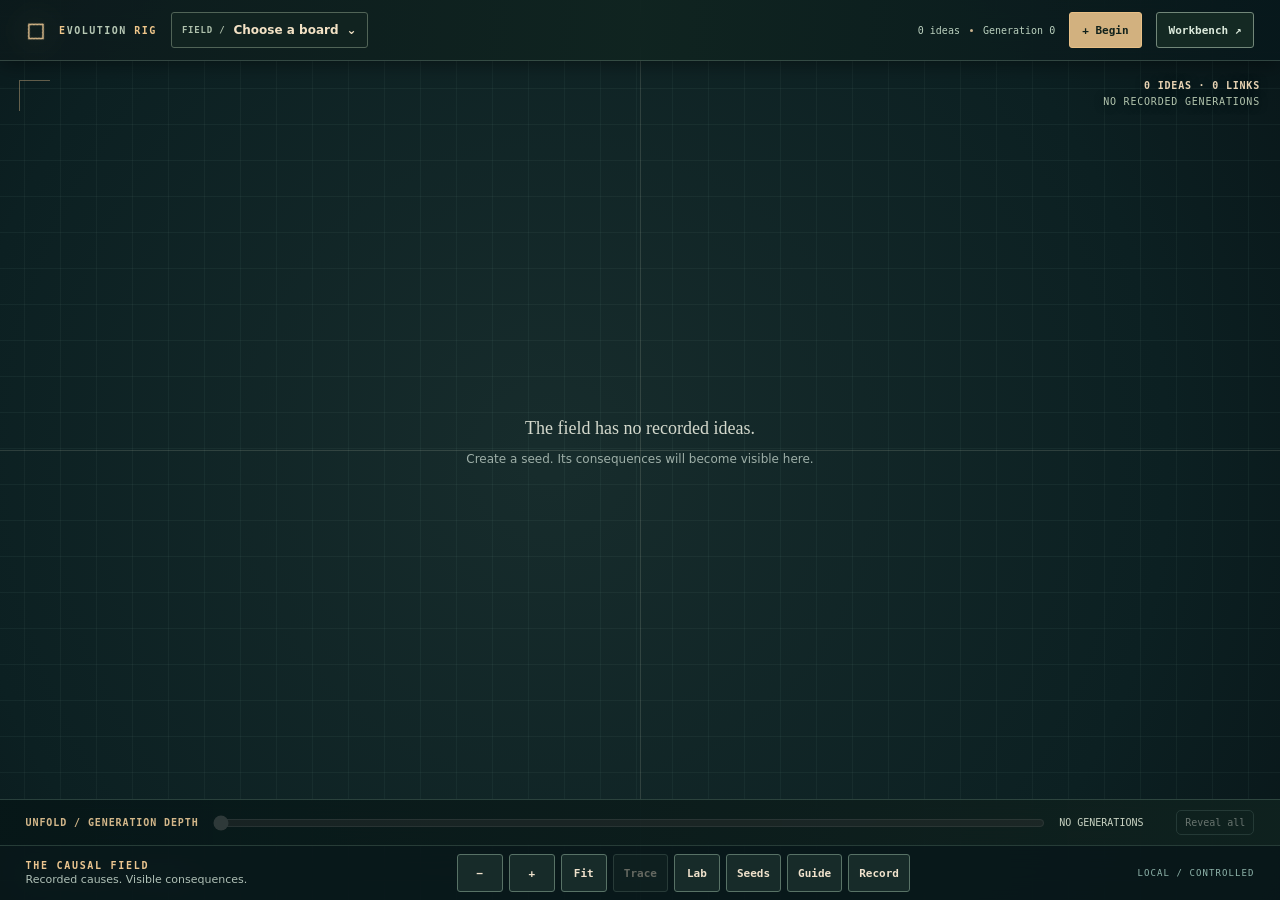
==== commit 95929621: "feat: Evolution Rig 2.0 Lab, verified source, tests and deployment gates" ====
--- a/index.html
+++ b/index.html
@@ -314,7 +314,7 @@
   <section class="rail-section"><div class="eyebrow">New independent board</div><details class="create-board-details" id="boardComposer" open><summary>Create a board</summary>
     <form id="boardForm" class="stack"><label>Board title<input name="title" required maxlength="120" placeholder="e.g. Better offline workflows"></label><label>Goal / directive<textarea name="objective" required maxlength="1600" rows="3" placeholder="What should this board optimize for?"></textarea></label><button class="primary" type="submit">+ Create board</button></form></details>
   </section>
-  <section class="rail-section"><div class="eyebrow">The Seed Vault / 20 origins</div><p class="tiny-note">Twenty fully specified ideas — including a crochet-flavored origin — that you can plant as a new board or add to the one you have.</p><div class="stack"><button type="button" class="ghost" id="boardStarters">Explore twenty starters ↗</button><button type="button" class="ghost" id="boardGuide" aria-haspopup="dialog" aria-controls="guideDialog">How this works ↗</button></div></section>
+  <section class="rail-section"><div class="eyebrow">The Seed Vault / 20 origins</div><p class="tiny-note">Twenty fully specified ideas you can plant as a new board or add to the one you have.</p><div class="stack"><button type="button" class="ghost" id="boardStarters">Explore twenty starters ↗</button><button type="button" class="ghost" id="boardLab" aria-haspopup="dialog" aria-controls="rigLab">Open Evolution Lab</button><button type="button" class="ghost" id="boardGuide" aria-haspopup="dialog" aria-controls="guideDialog">How this works ↗</button></div></section>
   <section class="rail-section"><div class="eyebrow">Workspace portability</div><div class="stack"><button class="ghost" id="downloadWorkspace" type="button">Export workspace JSON</button><button class="ghost" id="importWorkspace" type="button">Import workspace JSON</button><input hidden id="workspaceFile" type="file" accept=".json,application/json"></div></section>
   <div class="rail-note"><strong>Private by default.</strong> Boards and ideas stay in this browser storage. There is no service or account. Export JSON periodically; browser storage can be cleared. Model calls leave the device only if you explicitly choose a remote provider. <div id="storageNotice" class="tiny-note" style="margin-top:9px"></div></div>
 </aside>
@@ -334,7 +334,7 @@
       <button id="hudZoomIn" type="button" aria-label="Zoom in" title="Zoom in">+</button>
       <button id="hudFit" type="button" aria-label="Fit complete field" title="Fit field">Fit</button>
       <button id="hudTrace" type="button" aria-label="Center on selected idea" title="Trace selected idea">Trace</button>
-      <button id="hudStarters" type="button" aria-haspopup="dialog" aria-controls="starterDialog" aria-label="Explore twenty starter ideas">Seeds</button>
+      <button id="hudLab" type="button" aria-haspopup="dialog" aria-controls="rigLab" title="Open Evolution Lab">Lab</button><button id="hudStarters" type="button" aria-haspopup="dialog" aria-controls="starterDialog" aria-label="Explore twenty starter ideas">Seeds</button>
       <button id="hudGuide" type="button" aria-haspopup="dialog" aria-controls="guideDialog" aria-label="Open the field manual">Guide</button>
       <button id="hudInfo" type="button" aria-expanded="false" aria-controls="atlasNotebook" aria-label="Show selected idea field report">Record</button>
     </div>
@@ -345,7 +345,7 @@
   <section class="summary" aria-label="Board statistics"><div class="stat"><strong id="statTotal">0</strong><span>Total ideas</span></div><div class="stat"><strong id="statActive">0</strong><span>Active candidates</span></div><div class="stat"><strong id="statGold">0</strong><span>Gold shortlisted</span></div><div class="stat"><strong id="statGenerations">0</strong><span>Deepest generation</span></div></section>
   <nav class="tabs" id="viewTabs" role="tablist" aria-label="Workspace areas"><button class="tab" data-view="studio" role="tab" aria-selected="true">01 / Studio</button><button class="tab" data-view="jury" role="tab" aria-selected="false">02 / Jury</button><button class="tab" data-view="autopilot" role="tab" aria-selected="false">03 / Autopilot</button><button class="tab" data-view="models" role="tab" aria-selected="false">04 / Models</button></nav>
   <section class="view" id="studio" role="tabpanel" aria-label="Idea studio">
-    <div class="workbar"><button class="primary" id="newSeed">+ New seed</button><button class="ghost" id="workbenchStarters" aria-haspopup="dialog" aria-controls="starterDialog">Seed Vault / 20</button><button class="ghost" id="workbenchGuide" aria-haspopup="dialog" aria-controls="guideDialog">How it works</button><button id="branchSelected">Branch selected</button><label class="bar" style="gap:6px">N <input type="number" id="branchCount" min="1" max="8" step="1" value="3" aria-label="Number of branch children"></label><button id="crossPicked">Crossbreed picked pair</button><span class="stretch"></span><label>Filter <select id="nodeFilter"><option value="active">Active</option><option value="all">All, including archived</option><option value="gold">Gold only</option></select></label><label>Search <input id="nodeSearch" placeholder="Title or mechanism" aria-label="Search ideas"></label></div>
+    <div class="workbar"><button class="primary" id="newSeed">+ New seed</button><button class="ghost" id="workbenchStarters" aria-haspopup="dialog" aria-controls="starterDialog">Seed Vault / 20</button><button class="ghost" id="workbenchLab" type="button" aria-haspopup="dialog" aria-controls="rigLab">Evolution Lab</button><button class="ghost" id="workbenchGuide" aria-haspopup="dialog" aria-controls="guideDialog">How it works</button><button id="branchSelected">Branch selected</button><label class="bar" style="gap:6px">N <input type="number" id="branchCount" min="1" max="8" step="1" value="3" aria-label="Number of branch children"></label><button id="crossPicked">Crossbreed picked pair</button><span class="stretch"></span><label>Filter <select id="nodeFilter"><option value="active">Active</option><option value="all">All, including archived</option><option value="gold">Gold only</option></select></label><label>Search <input id="nodeSearch" placeholder="Title or mechanism" aria-label="Search ideas"></label></div>
     <section class="observatory" id="observatory" aria-labelledby="atlasTitle">
     <header class="obs-head"><div><div class="eyebrow">THE OBSERVATORY / CAUSAL SURVEY</div><h2 id="atlasTitle">Every possibility leaves a trace.</h2><p>The map is evidence, not a prediction. Every point is a recorded idea. Every thread is a real parent relationship. Even discarded paths remain.</p></div><div class="obs-controls" aria-label="Observatory navigation"><button id="atlasZoomOut" aria-label="Zoom out" title="Zoom out">− Zoom</button><button id="atlasZoomIn" aria-label="Zoom in" title="Zoom in">+ Zoom</button><button data-atlas-reset id="atlasReset" title="Fit full field (Home)">Fit field</button><button class="obs-focus" id="atlasFocus" title="Center and magnify selected idea">Trace selected</button></div></header>
     <div class="obs-grid"><div class="atlas-field"><div class="atlas-hud"><div class="eyebrow">FIELD / <span id="atlasModeLabel">UNPOPULATED</span></div><div class="atlas-readout" id="atlasReadout">0 IDEAS · 0 LINKS<br>NO SURVEY DATA</div></div><aside class="field-prologue" id="fieldPrologue" aria-labelledby="fieldPrologueTitle" hidden><span class="field-prologue-label">FIELD NOTE / ORIGIN ZERO</span><h2 id="fieldPrologueTitle">Everything begins with a choice.</h2><p id="fieldPrologueText">The field will record every lineage you create. No invented paths. No erased ancestors.</p><button id="fieldPrologueStart" type="button">Open a board <span aria-hidden="true">↗</span></button><button id="fieldPrologueStarters" type="button" aria-haspopup="dialog" aria-controls="starterDialog">Browse 20 starter ideas <span aria-hidden="true">↗</span></button><button id="fieldPrologueGuide" type="button" aria-haspopup="dialog" aria-controls="guideDialog">Read the field manual <span aria-hidden="true">↗</span></button></aside><canvas id="atlasCanvas" tabindex="0" role="img" aria-label="Interactive causal field. Every point corresponds to an idea; links show recorded ancestry. Click or tap a point to select. Drag to pan, scroll to zoom. Use the adjacent list, family tree, or jury table for keyboard and screen-reader access.">Your ideas and ancestry are also available in the accessible family tree and jury table below.</canvas><div class="atlas-key" aria-label="Diagram legend"><span><i class="key-mark"></i>Active</span><span><i class="key-mark gold"></i>Gold</span><span><i class="key-mark archive"></i>Archived</span><span><i class="key-mark hybrid"></i>Two parents</span></div></div>
@@ -383,6 +383,14 @@
   </section>
   <footer style="margin-top:25px;color:#708a89;font:11px var(--mono)">EVOLUTION RIG / LOCAL INSTRUMENT / NO EXTERNAL LIBRARIES / NOTHING RUNS WHEN CLOSED</footer>
 </main></div>
+<dialog id="rigLab" aria-labelledby="rigLabTitle">
+ <div class="rig-lab-shell">
+  <header class="rig-lab-head"><div><span class="lab-overline">EVOLUTION RIG / MISSION CONTROL</span><h2 id="rigLabTitle">The Evolution Lab</h2><p>Real experiments. Inspectable trade-offs. Your universe, under your control.</p></div><button type="button" id="labClose" class="ghost">Close ×</button></header>
+  <nav id="rigLabNav" class="rig-lab-nav" aria-label="Lab sections"></nav>
+  <main id="rigLabBody" class="rig-lab-body" tabindex="-1"></main>
+  <footer class="rig-lab-foot"><span id="labContext">LOCAL / NOTHING CHANGES UNTIL YOU ACT</span><span id="labStatus" role="status" aria-live="polite"></span></footer>
+ </div>
+</dialog>
 <div class="hud-scrim" id="hudScrim" hidden aria-hidden="true"></div>
 <dialog id="starterDialog" aria-labelledby="starterHeading" aria-describedby="starterIntro">
   <div class="starter-shell">
@@ -404,7 +412,7 @@
       <section class="guide-card"><span>03 / EVOLUTION</span><h3>Branching explores nearby futures.</h3><p><strong>Branch selected</strong> spawns children from one parent. <strong>Crossbreed picked pair</strong> combines two chosen parents. Archived ideas keep their ancestry instead of disappearing.</p></section>
       <section class="guide-card"><span>04 / THE JURY</span><h3>Scores are structural, not prophetic.</h3><p>The jury compares originality, feasibility, and impact using local rules. Gold is a shortlist flag, not proof that an idea will succeed in the real world.</p></section>
       <section class="guide-card"><span>05 / THE FIELD</span><h3>The observatory shows the causal map.</h3><p>Every point is a real idea. Every line is a recorded parent relationship. The field is evidence of what you actually created, not a fantasy prediction engine.</p></section>
-      <section class="guide-card"><span>06 / THE SEED VAULT</span><h3>Starter ideas are curated launch vectors.</h3><p>Open <strong>Seed Vault / 20</strong> to browse authored beginnings, including a crochet-flavored origin. You can plant one as a new board, add it to the current board, or edit it first.</p></section>
+      <section class="guide-card"><span>06 / THE SEED VAULT</span><h3>Starter ideas are curated launch vectors.</h3><p>Open <strong>Seed Vault / 20</strong> to browse authored beginnings. Plant one as a new board, add it to the current board, or edit it first.</p></section>
       <section class="guide-card"><span>07 / AUTOPILOT</span><h3>Autopilot is explicit and temporary.</h3><p>Autopilot only runs while this page stays open. The browser can throttle timers in background tabs. Closing the page stops the system.</p></section>
       <section class="guide-card"><span>08 / EXPORT + SAFETY</span><h3>Your data stays with you.</h3><p>Workspaces, projects, and model settings stay in the browser unless you export them. Hosted model routes are optional. Offline mode requires no network at all.</p></section>
     </div>
@@ -571,9 +579,9 @@
     return new Set(qualified.slice(0,slots).map(x=>x.idea.id));
   }
   function uid(prefix='n') { return prefix+'-'+(typeof crypto!=='undefined' && crypto.randomUUID ? crypto.randomUUID() : `${Date.now().toString(36)}-${Math.random().toString(36).slice(2,11)}`); }
-  function board(title, objective) {return {id:uid('b'),title:String(title).trim().slice(0,120),objective:String(objective).trim().slice(0,1600),createdAt:new Date().toISOString()};}
+  function board(title, objective) {return {id:uid('b'),title:String(title).trim().slice(0,120),objective:String(objective).trim().slice(0,1600),createdAt:new Date().toISOString(),rules:[],generationStyle:'refine'};}
   function normalizeIdea(payload,boardId,parents=[],generation=0,source='manual') {
-    const item={id:uid('i'),boardId,parents:[...new Set(parents)],generation,createdAt:new Date().toISOString(),status:'active',source,overrides:{},history:[]};
+    const item={id:uid('i'),boardId,parents:[...new Set(parents)],generation,createdAt:new Date().toISOString(),status:'active',source,overrides:{},history:[],experiments:[],reviews:[],editSnapshots:[],sourceLink:null};
     for(const k of FIELDS) item[k]=String(payload[k] || '').trim().slice(0,k==='title'?160:2000);
     return item;
   }
@@ -681,11 +689,17 @@
     if(!raw || raw.schema!==SCHEMA_VERSION || !Array.isArray(raw.boards) || !Array.isArray(raw.ideas))throw Error('Unsupported or malformed workspace JSON');
     if(raw.boards.length>200||raw.ideas.length>4000)throw Error('Import exceeds safe size limit');
     if(raw.boards.some(b=>typeof b.id==='string'&&b.id.length>90)||raw.ideas.some(i=>typeof i.id==='string'&&i.id.length>100))throw Error('Import contains overlong identity strings; no changes applied');
-    const boards=raw.boards.filter(b=>typeof b.id==='string'&&typeof b.title==='string'&&typeof b.objective==='string').map(b=>({id:b.id,title:b.title.slice(0,120),objective:b.objective.slice(0,1600),createdAt:String(b.createdAt||new Date().toISOString()).slice(0,40)}));
+    const boards=raw.boards.filter(b=>typeof b.id==='string'&&typeof b.title==='string'&&typeof b.objective==='string').map(b=>({id:b.id,title:b.title.slice(0,120),objective:b.objective.slice(0,1600),createdAt:String(b.createdAt||new Date().toISOString()).slice(0,40),generationStyle:b.generationStyle==='explore'?'explore':'refine',rules:Array.isArray(b.rules)?b.rules.slice(0,25).filter(x=>x&&['include','exclude'].includes(x.kind)&&typeof x.phrase==='string').map(x=>({id:String(x.id||'').slice(0,80),kind:x.kind,phrase:x.phrase.trim().slice(0,120)})).filter(x=>x.phrase):[]}));
     const ids=new Set(boards.map(b=>b.id)),used=new Set();
     if(ids.size!==boards.length)throw Error('Import contains duplicate board IDs; no changes applied');
     const ideas=raw.ideas.filter(i=>typeof i.id==='string' && !used.has(i.id) && ids.has(i.boardId) && Array.isArray(i.parents))
-      .map(i=>{used.add(i.id);const o={id:i.id.slice(0,100),boardId:i.boardId,parents:i.parents.filter(x=>typeof x==='string').slice(0,2),generation:Math.max(0,Math.min(10000,Number(i.generation)||0)),createdAt:String(i.createdAt||new Date().toISOString()).slice(0,40),status:i.status==='archived'?'archived':'active',source:String(i.source||'import').slice(0,60),overrides:{},history:Array.isArray(i.history)?i.history.map(h=>({time:String(h?.time||'').slice(0,40),kind:String(h?.kind||'').slice(0,100),details:h?.details&&typeof h.details==='object' ? h.details : {}})):[]};for(const f of FIELDS)o[f]=String(i[f]||'').slice(0,f==='title'?160:2000);for(const m of METRICS)if(Number.isInteger(i.overrides?.[m])&&i.overrides[m]>=1&&i.overrides[m]<=5)o.overrides[m]=i.overrides[m];return o;});
+      .map(i=>{used.add(i.id);const o={id:i.id.slice(0,100),boardId:i.boardId,parents:i.parents.filter(x=>typeof x==='string').slice(0,2),generation:Math.max(0,Math.min(10000,Number(i.generation)||0)),createdAt:String(i.createdAt||new Date().toISOString()).slice(0,40),status:i.status==='archived'?'archived':'active',source:String(i.source||'import').slice(0,60),overrides:{},history:Array.isArray(i.history)?i.history.map(h=>({time:String(h?.time||'').slice(0,40),kind:String(h?.kind||'').slice(0,100),details:h?.details&&typeof h.details==='object' ? h.details : {}})):[]};for(const f of FIELDS)o[f]=String(i[f]||'').slice(0,f==='title'?160:2000);for(const m of METRICS)if(Number.isInteger(i.overrides?.[m])&&i.overrides[m]>=1&&i.overrides[m]<=5)o.overrides[m]=i.overrides[m];
+      // Additive v2 metadata lives inside schema-1-compatible optional fields.
+      o.experiments=Array.isArray(i.experiments)?i.experiments.slice(-100).filter(x=>x&&typeof x==='object').map(x=>({id:String(x.id||'').slice(0,80),status:['planned','observed','inconclusive','contradicted'].includes(x.status)?x.status:'planned',hypothesis:String(x.hypothesis||'').slice(0,1000),method:String(x.method||'').slice(0,1000),baseline:String(x.baseline||'').slice(0,1000),result:String(x.result||'').slice(0,1800),source:String(x.source||'').slice(0,800),at:String(x.at||'').slice(0,40)})):[];
+      o.reviews=Array.isArray(i.reviews)?i.reviews.slice(-100).filter(x=>x&&typeof x==='object').map(x=>({id:String(x.id||'').slice(0,80),at:String(x.at||'').slice(0,40),originality:Math.max(1,Math.min(5,Number(x.originality)||1)),feasibility:Math.max(1,Math.min(5,Number(x.feasibility)||1)),impact:Math.max(1,Math.min(5,Number(x.impact)||1)),note:String(x.note||'').slice(0,1000)})):[];
+      o.editSnapshots=Array.isArray(i.editSnapshots)?i.editSnapshots.slice(-30).filter(x=>x&&typeof x==='object').map(x=>({at:String(x.at||'').slice(0,40),fields:Object.fromEntries(FIELDS.map(k=>[k,String(x.fields?.[k]||'').slice(0,k==='title'?160:2000)]))})):[];
+      o.sourceLink=i.sourceLink&&typeof i.sourceLink==='object'?{boardId:String(i.sourceLink.boardId||'').slice(0,100),ideaId:String(i.sourceLink.ideaId||'').slice(0,100),title:String(i.sourceLink.title||'').slice(0,160),at:String(i.sourceLink.at||'').slice(0,40)}:null;
+      return o;});
     const byId=new Map(ideas.map(i=>[i.id,i]));
     for(const i of ideas)i.parents=[...new Set(i.parents)].filter(p=>p!==i.id && byId.has(p) && byId.get(p).boardId===i.boardId);
     const complete=new Map(),visiting=new Set();
@@ -862,18 +876,18 @@
    risks:'Rehearsed scripts can become manipulative; surface uncertainty and invite genuine listening.'
   },
   {
-   id:'crochet-constellations',category:'Craft',title:'Crochet Constellation Lab',
-   tagline:'Turn yarn, pattern logic, and tactile making into a designed universe.',
-   objective:'Prototype a creative system for developing crochet-based projects, pattern experiments, and tactile artifacts that can evolve like ideas in a studio.',
-   problem:'Crochet ideas often live as scattered notes, screenshots, half-remembered stitches, and unfinished experiments with no shared structure for iteration.',
-   audience:'Crocheters, fiber artists, pattern designers, craft teachers, and people who think best with their hands.',
-   mechanism:'Each seed records the object to make, stitch language, material choices, construction logic, use case, failure points, and a first swatch or prototype test.',
-   difference:'Treats crochet as a serious design medium: patterns, wearability, texture, labor, and tactile learning all become visible evidence rather than fuzzy inspiration.',
-   plan:'Start with one small concept — for example a creature, bag, wearable, or modular blanket tile — and map three pattern directions with stitch counts, yarn assumptions, and one quick swatch for each.',
-   validation:'Have another crocheter try to reproduce one branch from the recorded instructions; compare clarity, material fit, and whether the finished object matches the intended form.',
-   benefit:'Makes crochet development more reusable, easier to teach, and better at preserving what worked, what failed, and what deserves another iteration.',
-   constraints:'Do not imply a pattern is tested when it is only speculative; distinguish inspiration, draft pattern language, and verified stitch instructions.',
-   risks:'Poorly documented stitch counts or shaping assumptions can waste hours of labor; keep uncertainty obvious and preserve failed swatches as useful evidence.'
+   id:'skills-that-travel',category:'People',title:'Skills That Travel',
+   tagline:'Teach one useful thing without building another platform.',
+   objective:'Create exchangeable offline lessons that transfer practical skills between people with limited connectivity.',
+   problem:'Valuable community knowledge remains trapped in long videos, private chats, or inaccessible accounts.',
+   audience:'Volunteers, community workshops, families, first-time repairers.',
+   mechanism:'Package one task as an illustrated checklist, common failures, a self-check, and a printable emergency fallback.',
+   difference:'Lesson quality is verified by independent task completion, not views or instructor popularity.',
+   plan:'Convert one ordinary low-risk skill into a phone-friendly local HTML lesson and a one-page printout.',
+   validation:'Have three novices attempt the skill without coaching; record completion, confusion points, and correction time.',
+   benefit:'Practical knowledge that survives device, connectivity, and teacher turnover.',
+   constraints:'Start with low-risk tasks; require qualified oversight for electrical, medical, or other hazardous instruction.',
+   risks:'Ambiguous steps can cause damage; test with genuine beginners and include stop conditions.'
   },
   {
    id:'heat-refuge-guide',category:'Planet',title:'The Heat Refuge Field Guide',
@@ -995,6 +1009,80 @@
 
 </script>
 <script>
+/* Evolution Lab — deterministic browser + Node helpers. No network, DOM, storage or synthetic evidence. */
+(function(root,factory){const o=factory();if(typeof module!=='undefined'&&module.exports)module.exports=o;if(root)root.RigUplift=o;})(typeof globalThis!=='undefined'?globalThis:this,function(){
+'use strict';
+const fields=['title','problem','audience','mechanism','difference','plan','validation','benefit','constraints','risks'];
+const metrics=['originality','feasibility','impact'];
+const plain=s=>String(s??'');
+const text=i=>fields.map(k=>plain(i?.[k])).join(' ').toLowerCase();
+const terms=s=>new Set(plain(s).toLowerCase().match(/[a-z0-9]{3,}/g)||[]);
+const intersect=(a,b)=>[...a].filter(x=>b.has(x));
+const id=()=>typeof crypto!=='undefined'&&crypto.randomUUID?crypto.randomUUID():'r-'+Date.now()+'-'+Math.random().toString(36).slice(2);
+const safe=(s,n=1200)=>plain(s).trim().slice(0,n);
+function ruleReport(rules,idea){const t=text(idea),violations=[];for(const r of rules||[]){const phrase=safe(r.phrase,120).toLowerCase();if(!phrase)continue;const present=t.includes(phrase);if(r.kind==='include'&&!present)violations.push({rule:r,reason:'Required literal absent'});if(r.kind==='exclude'&&present)violations.push({rule:r,reason:'Forbidden literal present'});}return{pass:violations.length===0,violations,checked:(rules||[]).length,disclaimer:'Literal text checks only; cannot establish semantic compliance.'};}
+function exploreIdeas(parent,partner,objective,n=3,seq=0){
+ const mechanisms=[
+  ['Material-first','Make a printable physical protocol with evidence cards, human review stamps, and a short manual experiment that can be carried out without software.','Test with three paper prototypes; measure completion and errors.'],
+  ['Peer-exchange','Use a local shared-folder exchange where each participant passes a portable record to another; record handoffs, conflicts, and independently observed outcomes.','Test exchange across two devices with no shared cloud account.'],
+  ['Observation-first','Operate an offline field notebook that captures comparable observations before proposing interventions, then traces every hypothesis to its measurements.','Collect five manual observations and challenge one tempting false conclusion.'],
+  ['Role-inversion','Transfer the first decision back to the affected participant with a reversible choice card, separating human consent from automated recommendations.','Run a scripted trial where the person rejects the suggested action.'],
+  ['Micro-simulation','Prototype a local adversarial rehearsal in which the same starting case is run through competing plans; expose all assumptions and falsification criteria.','Test one known hard counterexample and show what diverged.'],
+  ['Minimum-service','Deliver the main benefit as an explicit human service or teachable procedure before any software, with written handoff and a small repeatable checklist.','Run one facilitated session and measure whether a second facilitator can repeat it.']
+ ];const out=[];
+ for(let i=0;i<n;i++){const [prefix,mechanism,plan]=mechanisms[(seq+i)%mechanisms.length];const other=partner?' / '+partner.title:'';out.push({
+ title:(prefix+' '+parent.title+other).slice(0,155),
+ problem:parent.problem||'The board objective has not yet been validated.',
+ audience:parent.audience||'Participants affected by the board objective.',
+ mechanism:mechanism+' Target the stated problem without assuming the parent mechanism is necessary. '+(partner?'Validate a distinct contribution from the second parent. ':''),
+ difference:'The delivery mechanism changes from the parent approach to '+prefix.toLowerCase()+'. The operator must still assess whether this is materially different in practice.',
+ plan:plan+' Record actual costs and compare against the parent before scaling.',
+ validation:'Compare task outcomes, failure rates, and human comprehension against the recorded parent over at least five cases.',
+ benefit:parent.benefit||'Reduce uncertainty in a repeatable test.',
+ constraints:[parent.constraints,partner?.constraints,'Remain within the board objective; do not claim any result without testing.'].filter(Boolean).join(' '),
+ risks:'Changing delivery mechanisms may introduce new failure paths. Review all inherited risks. '+(parent.risks||'')
+ });}
+ return out;
+}
+function compareIdeas(ideas){return{fields,ideas:ideas.slice(0,3).map(i=>({id:i.id,title:i.title,fields:Object.fromEntries(fields.slice(1).map(k=>[k,plain(i[k])]))}))};}
+function dominates(a,b){return metrics.every(k=>a[k]>=b[k])&&metrics.some(k=>a[k]>b[k]);}
+function pareto(ideas,score){const records=ideas.map(i=>({idea:i,metrics:score(i).effective,total:score(i).total}));return records.map(a=>({...a,frontier:!records.some(b=>b.idea.id!==a.idea.id&&dominates(b.metrics,a.metrics))}));}
+function search(boards,ideas,query){const q=safe(query,160).toLowerCase();if(!q)return[];const b=new Map(boards.map(x=>[x.id,x]));return ideas.filter(i=>text(i).includes(q)||plain(b.get(i.boardId)?.title).toLowerCase().includes(q)).slice(0,100).map(i=>({idea:i,board:b.get(i.boardId)}));}
+function semanticEdges(ideas,limit=120){
+ // Index only actual terms; common boilerplate is excluded to avoid falsely
+ // connecting every idea. A bounded posting list avoids N^2 graph comparison.
+ const stop=new Set('the and with this from that into your when use using can will for are not one first more than only such each some other then also their been have make which while'.split(' '));
+ const termMaps=ideas.map(i=>terms(i.mechanism+' '+i.constraints+' '+i.problem));
+ const postings=new Map();termMaps.forEach((set,n)=>{for(const term of set){if(stop.has(term))continue;if(!postings.has(term))postings.set(term,[]);postings.get(term).push(n);}});
+ const related=new Map(),maxPosting=Math.min(80,Math.max(8,Math.ceil(ideas.length*.28)));
+ for(const [term,ids] of postings){if(ids.length<2||ids.length>maxPosting||(ideas.length>2&&ids.length/ideas.length>=.85))continue;
+  for(let a=0;a<ids.length;a++)for(let b=a+1;b<ids.length;b++){
+    const x=ids[a],y=ids[b],key=x+'|'+y;let record=related.get(key);
+    if(!record){record={x,y,shared:[]};related.set(key,record);}record.shared.push(term);
+  }
+ }
+ const edges=[];for(const pair of related.values()){
+  if(pair.shared.length<3)continue;const left=ideas[pair.x],right=ideas[pair.y];if(left.parents?.includes(right.id)||right.parents?.includes(left.id))continue;
+  const union=new Set([...termMaps[pair.x],...termMaps[pair.y]]);const strength=union.size?pair.shared.length/union.size:0;
+  if(strength>=.08)edges.push({a:left.id,b:right.id,shared:pair.shared.slice(0,9),strength:+strength.toFixed(4)});
+ }
+ return edges.sort((a,b)=>b.strength-a.strength).slice(0,limit);
+}
+function novelty(idea,parents,similarity){if(!parents.length)return{lexicalSimilarity:0,addedMechanismTerms:[],warning:false};const parentText=parents.map(p=>p.mechanism+' '+p.difference).join(' ');const a=terms(idea.mechanism+' '+idea.difference),b=terms(parentText);const added=[...a].filter(t=>!b.has(t));const lexicalSimilarity=Math.max(...parents.map(p=>similarity(idea.title+' '+idea.mechanism+' '+idea.difference,p.title+' '+p.mechanism+' '+p.difference)));return{lexicalSimilarity:+lexicalSimilarity.toFixed(3),addedMechanismTerms:added.slice(0,12),warning:lexicalSimilarity>=.72||added.length<2};}
+function brief(idea,board,score,gold){const e=Array.isArray(idea.experiments)?idea.experiments:[];const sec=(label,value)=>'## '+label+'\n'+(plain(value).trim()||'_Not specified_')+'\n';return[
+ '# '+safe(idea.title,160),'', 'Status: '+(idea.status==='archived'?'ARCHIVED':'ACTIVE')+' / '+(gold?'GOLD SHORTLIST':'UNQUALIFIED CANDIDATE'), 'Board: '+safe(board?.title), 'Generation: '+idea.generation, 'Structural jury: '+score.total+'/15. **This is not proof of real-world merit.**', '',...fields.slice(1).map(k=>sec(k[0].toUpperCase()+k.slice(1),idea[k])),
+ '## Experimental evidence',e.length?e.map(x=>'- '+x.status+': '+x.hypothesis+' | observation: '+(x.result||'not yet recorded')+' | source: '+(x.source||'not supplied')).join('\n'):'No observed experimental outcomes recorded.', '',
+ '## Provenance','Idea ID: '+idea.id,'Parent IDs: '+(idea.parents.join(', ')||'none'),'Source: '+idea.source,'',
+ 'Not a qualified project handoff. Verify assumptions before using this idea.'
+ ].join('\n');}
+function trace(idea,ideas){const byId=Object.fromEntries(ideas.map(i=>[i.id,i]));if(!idea)return[];const stack=[idea.id],visited=new Set(),chain=[];while(stack.length){const id=stack.pop();if(visited.has(id))continue;visited.add(id);const item=byId[id];if(!item)continue;chain.push({id:item.id,title:item.title,generation:item.generation,parents:item.parents,status:item.status,source:item.source});for(const p of item.parents||[])stack.push(p);}return chain.sort((a,b)=>a.generation-b.generation||a.title.localeCompare(b.title));}
+function reviewComparison(ideas,score){const ratings=ideas.flatMap(i=>(i.reviews||[]).map(r=>({ideaId:i.id,review:r,computed:score(i).computed})));if(!ratings.length)return{count:0,meanAbsoluteError:null};let error=0;for(const r of ratings)for(const m of metrics)error+=Math.abs(r.review[m]-r.computed[m]);return{count:ratings.length,meanAbsoluteError:+(error/(ratings.length*3)).toFixed(3)};}
+function autopilotPreview(ideas,score,step,prefs){const active=ideas.filter(i=>i.status!=='archived').sort((a,b)=>score(b).total-score(a).total||a.createdAt.localeCompare(b.createdAt));if(!active.length)return null;const top=active.slice(0,Math.min(5,active.length));const first=top[step%top.length];let second=null;if(active.length>=2&&step%3===2){second=active[(step+1)%active.length];if(second.id===first.id)second=active.find(i=>i.id!==first.id)||null;}const leaves=active.filter(i=>i.parents.length&&!active.some(k=>k.parents.includes(i.id))).sort((a,b)=>score(a).total-score(b).total);const possible=leaves[0]||null;return{first:first.id,firstTitle:first.title,second:second?.id||null,secondTitle:second?.title||null,possibleArchive:possible?.id||null,possibleArchiveTitle:possible?.title||null,cap:Math.max(4,Number(prefs.populationCap)||24),threshold:Math.max(3,Number(prefs.pruneThreshold)||7),disclaimer:'Preview of parent choice before generation. Future offspring, provider replies, and pruning outcomes are not known or promised.'};}
+return{fields,metrics,id,safe,exploreIdeas,ruleReport,compareIdeas,dominates,pareto,search,semanticEdges,novelty,brief,trace,reviewComparison,autopilotPreview};
+});
+
+</script>
+<script>
 /* Causal Observatory. A read-only view of real board ideas and recorded parent edges.
    No synthetic nodes, scores, telemetry, clocks, external assets or data mutation. */
 (function (root) {
@@ -1005,7 +1093,7 @@
   let positions=new Map(), ancestors=new Set(), descendants=new Set();
   let width=1,height=1,dpr=1,baseScale=1,worldRadius=100;
   let pan={x:0,y:0}, zoom=1, focused=false, hoverId=null, activePointer=null;
-  let frame=0, visible=true, depthCap=null;
+  let frame=0, visible=true, depthCap=null, semanticEdges=[], semanticMode=false;
   const clamp=(n,a,b)=>Math.min(b,Math.max(a,n));
   const hash=str=>{let x=2166136261;for(let i=0;i<str.length;i++){x^=str.charCodeAt(i);x=Math.imul(x,16777619);}return x>>>0;};
   function layout() {
@@ -1066,10 +1154,22 @@
       ctx.fillStyle='rgba(201,214,201,.58)';ctx.font='10px ui-monospace,SFMono-Regular,monospace';
       const tx=origin.x+r+11,ty=origin.y-8;if(tx>18&&tx<width-80&&ty>12&&ty<height-14)ctx.fillText('GEN '+String(g).padStart(2,'0'),tx,ty);
     }
+    // Optional shared-term overlay: each edge is supported by explicit fields and
+    // inspected in the Lab. It is never presented as an actual parent relation.
+    if(semanticMode){
+      for(const edge of semanticEdges){if(!drawnIds.has(edge.a)||!drawnIds.has(edge.b))continue;
+        const pa=positions.get(edge.a),pb=positions.get(edge.b);if(!pa||!pb)continue;
+        const a=worldToScreen(pa),b=worldToScreen(pb);
+        if((a.x<-40&&b.x<-40)||(a.x>width+40&&b.x>width+40)||(a.y<-40&&b.y<-40)||(a.y>height+40&&b.y>height+40))continue;
+        ctx.beginPath();ctx.moveTo(a.x,a.y);ctx.lineTo(b.x,b.y);ctx.lineWidth=1;
+        ctx.setLineDash([3,7]);ctx.strokeStyle='rgba(168,155,255,.55)';ctx.stroke();ctx.setLineDash([]);
+      }
+    }
     // Connections are actual parent IDs. Archived ancestry is still drawn.
     for(const n of drawn){const dst=positions.get(n.id);if(!dst)continue;
       for(const pid of n.parents||[]){if(!drawnIds.has(pid))continue;const src=positions.get(pid);if(!src)continue;
         const a=worldToScreen(src),b=worldToScreen(dst);
+        if((a.x<-40&&b.x<-40)||(a.x>width+40&&b.x>width+40)||(a.y<-40&&b.y<-40)||(a.y>height+40&&b.y>height+40))continue;
         const inTrace=selectedId && ((n.id===selectedId&&ancestors.has(pid))||(ancestors.has(n.id)&&ancestors.has(pid))||(descendants.has(n.id)&&(pid===selectedId||descendants.has(pid))));
         ctx.beginPath();ctx.moveTo(a.x,a.y);
         const mx=(a.x+b.x)/2,my=(a.y+b.y)/2;
@@ -1092,7 +1192,7 @@
       ctx.fillStyle=archived?(faded?'#293738':'#556764'):isGold?(faded?'#775e44':'#eabd77'):faded?'#29474a':'#85c7b5';ctx.fill();
       if(archived){ring(s.x,s.y,r,'rgba(191,201,184,.7)',1.1);ring(s.x,s.y,Math.max(1,r-2),'#0b1b20',1.5);}
       if(n.parents?.length===2){ctx.fillStyle=isGold?'#1b1c18':'#071719';ctx.fillRect(s.x-1.15,s.y-1.15,2.3,2.3);}
-      const label=focus||n.id===hoverId||(!selectedId&&isGold);
+      const label=focus||n.id===hoverId||(!selectedId&&isGold&&data.length<=180);
       if(label){const short=n.title.length>30?n.title.slice(0,28)+'…':n.title;
         ctx.font=focus?'600 12px system-ui,sans-serif':'11px system-ui,sans-serif';
         const textw=ctx.measureText(short).width;const bx=clamp(s.x-textw/2-9,6,width-textw-20);const by=s.y-r-36;
@@ -1143,16 +1243,173 @@
       if(boardChanged){pan={x:0,y:0};zoom=1;focused=false;depthCap=null;}layout();schedule();},
     reset(){pan={x:0,y:0};zoom=1;focused=false;depthCap=null;schedule();},
     setDepth(n){depthCap=n===null?null:Math.max(0,Math.floor(n));schedule();},
+    setSemanticEdges(edges,enabled){semanticEdges=Array.isArray(edges)?edges.slice(0,120):[];semanticMode=!!enabled;schedule();},
     zoom(factor){zoom=clamp(zoom*factor,.36,5);focused=false;schedule();},
     focus(){const p=positions.get(selectedId);if(!p)return false;pan={x:-p.x,y:-p.y};zoom=clamp(1.65/Math.max(baseScale,.12),1.2,5);focused=true;schedule();return true;},
     resize:schedule,
     show(flag){visible=flag;if(flag)schedule();},
-    diagnostics(){return{nodeCount:data.length,edgeCount:data.reduce((a,n)=>a+(n.parents?.length||0),0),selectedId,ancestors:[...ancestors],descendants:[...descendants],zoom,depthCap,displayed:depthCap===null?data.length:data.filter(n=>n.generation<=depthCap).length,points:data.map(n=>{const s=worldToScreen(positions.get(n.id));return{id:n.id,generation:n.generation,x:s.x,y:s.y};})};},
+    diagnostics(){return{nodeCount:data.length,edgeCount:data.reduce((a,n)=>a+(n.parents?.length||0),0),semanticEdgeCount:semanticMode?semanticEdges.length:0,selectedId,ancestors:[...ancestors],descendants:[...descendants],zoom,depthCap,displayed:depthCap===null?data.length:data.filter(n=>n.generation<=depthCap).length,points:data.map(n=>{const s=worldToScreen(positions.get(n.id));return{id:n.id,generation:n.generation,x:s.x,y:s.y};})};},
     destroy(){canvas.removeEventListener('pointerdown',pointerDown);canvas.removeEventListener('pointermove',pointerMove);canvas.removeEventListener('pointerup',pointerUp);canvas.removeEventListener('pointercancel',pointerUp);canvas.removeEventListener('wheel',wheel);canvas.removeEventListener('keydown',key);cancelAnimationFrame(frame);}
   };
   schedule();return api;
 }
 root.RigObservatory={createObservatory};
+})(globalThis);
+
+</script>
+<script>
+/* Evolution Lab: opt-in workbench for bounded, inspectable extensions.
+   All mutations delegate to the authoritative app state and existing persistence.
+   No new provider, tracking, CDN, continuous frame loop or automatic project creation. */
+(function(root){'use strict';
+function createLab(api){
+ const U=root.RigUplift,C=root.RigCore,$=id=>document.getElementById(id);
+ const e=s=>String(s??'').replace(/[&<>"']/g,c=>({'&':'&amp;','<':'&lt;','>':'&gt;','"':'&quot;',"'":'&#39;'}[c]));
+ const dialog=$('rigLab'),nav=$('rigLabNav'),body=$('rigLabBody');
+ const sections=[['flight','First flight'],['rules','Mission locks'],['evidence','Experiments'],['diversity','Diversity'],['compare','Compare'],['compass','Compass'],['search','Search'],['sky','Connections'],['review','Blind review'],['lineage','Lineage'],['history','Revisions'],['reuse','Reuse'],['recovery','Recovery'],['autopilot','Rehearsal'],['usage','Usage'],['export','Briefs'],['scale','Scale']];
+ let section='flight',opener=null,searchQuery='',comparison=[],semantic=false,firstFlight=0;
+ let preview=null,remoteAllowed=false,requestCap=5,requestUsed=0;
+ let receipts=[],checkpointDb=null,checkpointStatus='Snapshots not yet checked.',checkpointRows=[],checkpointTimer=0,crossTabConflict=false;
+ let benchmarkInfo='Not measured on this device.';
+ const state=()=>api.getState(),board=()=>api.currentBoard(),idea=()=>api.selected(),current=()=>api.currentIdeas(),scores=i=>api.score(i);
+ const p=(s)=>`<p>${e(s)}</p>`;
+ const tag=(s)=>`<span class="lab-tag">${e(s)}</span>`;
+ const intro=(title,desc)=>`<h3>${e(title)}</h3><p>${e(desc)}</p>`;
+ const note=s=>`<div class="lab-note">${e(s)}</div>`;
+ const ready=()=>board()?true:false;
+ const pickIdea=()=>idea()?true:false;
+ const optionList=(values,selected)=>values.map(([value,label])=>`<option value="${e(value)}"${String(value)===String(selected)?' selected':''}>${e(label)}</option>`).join('');
+ const button=(title,action,extra='')=>`<button type="button" data-lab-action="${e(action)}" ${extra}>${e(title)}</button>`;
+ function publish(msg,error=false){$('labStatus').textContent=msg;$('labStatus').style.color=error?'#ffb6bd':'#a8f3dd';}
+ const rules=()=>board()?.rules||[];
+ function reportSelection(){const i=idea();return i?`SELECTED / ${i.title}`:'NO IDEA SELECTED';}
+ function labFlight(){let phase=0;if(state().boards.length)phase=1;if(current().length)phase=2;if(current().some(x=>x.parents.length))phase=3;firstFlight=phase;
+ const acts=[['01','Select a beginning','Open Seeds and plant one curated idea as a new board or write your own. No data is created until you confirm.'],['02','Create a descendant','Select a root, use Branch, and see a new real parent relationship recorded.'],['03','Trace the evidence','Choose a descendant and use Trace to inspect its recorded ancestry.']];
+ return intro('First flight','A three-step invitation, not an automatic demo. The app never invents sample projects in your workspace.')+
+ `<div class="lab-grid three">${acts.map(([n,h,d],ix)=>`<div class="lab-card">${tag(n+(phase>ix?' / READY':' / NEXT'))}<h4>${e(h)}</h4>${p(d)}</div>`).join('')}</div>`+
+ `<div class="lab-actions">${button('Open Seed Vault','seeds')}${button('Open selected idea','selected')}${button('Trace selected','trace')}${button('Return to field','close')}</div>`+note('The steps reflect current board contents; completion is not saved as invented activity.');}
+ function labRules(){const b=board();if(!b)return intro('Mission locks','Create or select a board before defining hard constraints.');
+ return intro('Mission locks','Literal, operator-authored include/exclude guards. Generation rejects a proposal that violates a lock; these checks do not establish semantic compliance.')+
+ `<div class="lab-grid"><div class="lab-card"><h4>${e(b.title)}</h4>${rules().length?rules().map(r=>`<div class="lab-row">${tag(r.kind)} ${e(r.phrase)} ${button('Remove','rule-remove',`data-id="${e(r.id)}"`)}</div>`).join(''):p('No hard rules. Existing prose constraints remain unchanged.')}</div>`+
+ `<div class="lab-card"><h4>Add exact-text rule</h4><form class="lab-form" data-lab-form="rule"><label>Rule type<select name="kind"><option value="include">Required phrase in generated fields</option><option value="exclude">Forbidden phrase in generated fields</option></select></label><label>Literal phrase<input name="phrase" required maxlength="120" placeholder="e.g. offline"></label><button class="primary" type="submit">Add mission lock</button></form></div></div>`+note('Rules apply to new generated descendants, not retrospectively to existing user records. Rejected model output may still consume provider quota.');}
+ function labEvidence(){const i=idea();if(!i)return intro('Experiment evidence','Select an idea first. The Lab records actual user observations separately from textual jury scores.');const entries=i.experiments||[];
+ return intro('Experiment evidence',`For ${i.title}. Observations must be supplied by a person; plans alone are not experimental results.`)+
+ `<div class="lab-grid"><div class="lab-card"><h4>Record a test</h4><form class="lab-form" data-lab-form="evidence"><label>Status<select name="status"><option value="planned">Planned / no result</option><option value="observed">Observed result</option><option value="inconclusive">Inconclusive</option><option value="contradicted">Contradicts hypothesis</option></select></label><label>Falsifiable hypothesis<textarea name="hypothesis" required maxlength="1000"></textarea></label><label>Method / protocol<textarea name="method" maxlength="1000"></textarea></label><label>Baseline or control<textarea name="baseline" maxlength="1000"></textarea></label><label>Observed result / discrepancy<textarea name="result" maxlength="1800"></textarea></label><label>Source, notebook or receipt reference<input name="source" maxlength="800"></label><button class="primary" type="submit">Save evidence record</button></form></div>`+
+ `<div class="lab-card"><h4>Evidence ledger / ${entries.length}</h4>${entries.slice().reverse().map(x=>`<div class="lab-row">${tag(x.status)}<strong>${e(x.hypothesis)}</strong><p>Method: ${e(x.method||'Not recorded')} · Baseline: ${e(x.baseline||'Not recorded')}</p><p>Result: ${e(x.result||'No observation recorded')}</p><p>Source: ${e(x.source||'Not supplied')}</p><small>${e(x.at||'')}</small></div>`).join('')||p('No experiments yet.')}</div></div>`+note('The jury remains a prose-structure heuristic. Evidence here is operator-provided and not externally verified by this application.');}
+ function labDiversity(){const b=board();if(!b)return intro('Diversity controls','Select a board to choose its offline generation strategy.');const descendants=current().filter(i=>i.parents.length);const recent=descendants.slice(-16);return intro('Exploration or refinement','Refine uses the original procedural mutation templates. Explore deliberately changes the proposed delivery mechanism among a bounded set of six alternative operating models. Neither mode proves semantic novelty.')+
+ `<div class="lab-card"><form class="lab-form" data-lab-form="diversity"><label>Offline generation mode<select name="style"><option value="refine" ${b.generationStyle!=='explore'?'selected':''}>Refine / original incremental templates</option><option value="explore" ${b.generationStyle==='explore'?'selected':''}>Explore / shift delivery mechanism</option></select></label><button type="submit" class="primary">Save mode for this board</button></form></div>`+
+ `<div class="lab-card"><h4>Recent lineage change receipts</h4>${recent.length?recent.map(i=>{const r=(i.history||[]).findLast(h=>h.kind==='diversity.lexical');return `<div class="lab-row"><b>${e(i.title)}</b>${r?`<p>Lexical overlap ${e(r.details.lexicalSimilarity)} · ${r.details.warning?'REVIEW: possible paraphrase':'Different vocabulary recorded'}</p><p>New mechanism terms: ${e((r.details.addedMechanismTerms||[]).join(', ')||'None')}</p>`:p('No recorded lexical delta.')}</div>`;}).join(''):p('No branches yet.')}</div>`+note('A different vocabulary is not evidence of a better solution. Test the actual mechanism and outcome.');}
+ function labCompare(){const b=board();if(!b)return intro('Comparison Chamber','Choose a board to compare its ideas.');let choices=current(),ids=comparison.filter(id=>choices.some(i=>i.id===id));if(!ids.length&&idea())ids=[idea().id];const chosen=ids.slice(0,3).map(id=>choices.find(i=>i.id===id)).filter(Boolean);
+ return intro('Comparison Chamber','Select up to three distinct ideas. Compare independent branches by actual recorded fields, not just their jury totals.')+
+ `<div class="lab-card"><form class="lab-form" data-lab-form="compare"><div class="lab-grid three">${[0,1,2].map((_,n)=>`<label>Candidate ${n+1}<select name="pick${n}"><option value="">None</option>${optionList(choices.map(i=>[i.id,i.title]),ids[n])}</select></label>`).join('')}</div><button type="submit" class="primary">Compare these candidates</button></form></div>`+
+ (chosen.length>=2?`<div class="lab-table-wrap"><table><thead><tr><th>Field</th>${chosen.map(i=>`<th>${e(i.title)}</th>`).join('')}</tr></thead><tbody>${U.fields.slice(1).map(f=>`<tr><th>${e(f)}</th>${chosen.map(i=>`<td>${e(i[f]||'Not specified')}</td>`).join('')}</tr>`).join('')}<tr><th>Jury total (heuristic)</th>${chosen.map(i=>`<td>${scores(i).total}/15</td>`).join('')}</tr></tbody></table></div>`:note('Choose at least two candidates and press Compare.'));
+ }
+ function labCompass(){const items=U.pareto(current(),scores);if(!items.length)return intro('Pareto Compass','Create candidates first.');const x=v=>((v-1)/4*84+8),y=v=>((v-1)/4*80+9);
+ return intro('Pareto Compass','A visible trade-off map using the current jury values. Frontier means no other candidate is at least as strong in all three jury dimensions with one strict improvement; it is not an objective real-world winner.')+
+ `<div class="lab-plot" role="group" aria-label="Feasibility increases to the right; impact increases upward. Each button selects its recorded idea.">${items.slice(0,180).map((r,n)=>`<button class="lab-point ${r.frontier?'frontier':''}" style="left:${x(r.metrics.feasibility)}%;bottom:${y(r.metrics.impact)}%" data-lab-action="select" data-id="${e(r.idea.id)}" title="${e(r.idea.title)}: feasibility ${r.metrics.feasibility}, impact ${r.metrics.impact}, originality ${r.metrics.originality}">${n<9?'·':''}</button>`).join('')}</div><div class="lab-axis">FEASIBILITY → · IMPACT ↑ · GOLD POINTS = NON-DOMINATED ON ALL THREE METRICS</div>`+
+ `<div class="lab-table-wrap"><table><thead><tr><th>Candidate</th><th>O</th><th>F</th><th>I</th><th>Frontier</th></tr></thead><tbody>${items.slice(0,180).map(r=>`<tr><td><button data-lab-action="select" data-id="${e(r.idea.id)}">${e(r.idea.title)}</button></td><td>${r.metrics.originality}</td><td>${r.metrics.feasibility}</td><td>${r.metrics.impact}</td><td>${r.frontier?'Yes':'No'}</td></tr>`).join('')}</tbody></table></div>`;
+ }
+ function labSearch(){const matches=U.search(state().boards,state().ideas,searchQuery);
+ return intro('Universe search','Search across every board and inspect proposals without sending anything to a server.')+
+ `<form data-lab-form="search" class="lab-actions"><input type="search" name="query" aria-label="Search all boards" placeholder="Problem, constraint, mechanism…" value="${e(searchQuery)}" style="max-width:480px"><button class="primary" type="submit">Search all boards</button></form>`+
+ `<div class="lab-rows">${matches.length?matches.map(m=>`<div class="lab-row"><b>${e(m.idea.title)}</b><p>${e(m.board?.title||'Unknown board')} / generation ${m.idea.generation} / ${m.idea.status}</p>${button('Open idea','select',`data-id="${e(m.idea.id)}"`)}</div>`).join(''):p(searchQuery?'No matches in the local workspace.':'Enter a query. Nothing is indexed remotely.')}</div>`;
+ }
+ function labSky(){const edges=U.semanticEdges(current());return intro('Semantic connections','An optional evidence-backed overlay. Shared words in mechanisms, constraints, and problems form candidate connections; these are lexical similarities, not semantic proofs.')+
+ `<div class="lab-actions">${button(semantic?'Turn overlay off':'Show shared-term overlay','semantic')}${tag(edges.length+' source-backed candidate links')}</div>`+
+ `<div class="lab-rows">${edges.slice(0,35).map(x=>{const a=current().find(i=>i.id===x.a),b=current().find(i=>i.id===x.b);return `<div class="lab-row"><strong>${e(a?.title)} ↔ ${e(b?.title)}</strong><p>Shared terms: ${e(x.shared.join(' · '))}. Lexical Jaccard ${x.strength}. </p>${button('Select first','select',`data-id="${e(x.a)}"`)} ${button('Select second','select',`data-id="${e(x.b)}"`)}</div>`;}).join('')||p('No eligible shared-term links. Empty results are valid; the system invents no links.')}</div>`;
+ }
+ function labReview(){const i=idea();if(!i)return intro('Blind review','Select an idea before recording a human judgment.');const human=U.reviewComparison(current(),scores);
+ return intro('Blind review',`Rate ${i.title} from its proposal, not from the jury numbers. The deterministic ratings are deliberately hidden in this panel until submission.`)+
+ `<div class="lab-card"><h4>${e(i.title)}</h4><p>${e(i.problem)}</p><p><strong>Mechanism:</strong> ${e(i.mechanism)}</p><p><strong>Validation:</strong> ${e(i.validation)}</p><form data-lab-form="review" class="lab-form">${U.metrics.map(m=>`<label>${e(m)} / human estimate<select name="${m}">${[1,2,3,4,5].map(n=>`<option value="${n}">${n} / 5</option>`).join('')}</select></label>`).join('')}<label>Optional reason / source of judgment<textarea name="note" maxlength="1000"></textarea></label><button type="submit" class="primary">Record this review</button></form></div>`+
+ `<div class="lab-card"><h4>Comparison after submission</h4><p>${human.count} user-entered reviews in this board; ${human.count?'mean absolute deviation from computed dimensions: '+human.meanAbsoluteError+'/5':'none yet'}. This is not inter-rater agreement or an external scientific calibration.</p></div>`;
+ }
+ function labLineage(){const i=idea();if(!i)return intro('Lineage navigator','Select an idea to traverse its parent chain.');const chain=U.trace(i,current());return intro('Lineage navigator','A nonvisual, ordered alternative to the spatial causal map. Every row is derived from an actual recorded idea and parent ID.')+
+ `<div class="lab-rows">${chain.map(x=>`<div class="lab-row">${tag('GEN '+x.generation)} ${tag(x.status)}<strong>${e(x.title)}</strong><p>Parent IDs: ${e(x.parents.join(', ')||'none')} · source ${e(x.source)}</p>${button('Inspect record','select',`data-id="${e(x.id)}"`)}</div>`).join('')}</div>`;
+ }
+ function labHistory(){const i=idea();if(!i)return intro('Revision history','Select an idea to see saved field snapshots.');const snaps=i.editSnapshots||[];return intro('Revision history',`Reversible field revisions for ${i.title}. Restoring a snapshot changes only that idea's text fields, not its ancestry or descendants.`)+
+ `<div class="lab-rows">${snaps.length?snaps.slice().reverse().map((x,idx)=>`<div class="lab-row"><strong>${e(x.fields.title)}</strong><p>${e(x.at)} · prior mechanism: ${e(x.fields.mechanism.slice(0,180))}</p>${button('Restore these fields','undo',`data-index="${snaps.length-1-idx}"`)}</div>`).join(''):p('No earlier field edits saved yet. Future edits will retain up to 30 revisions per idea.')}</div>`;
+ }
+ function labReuse(){const i=idea();if(!i)return intro('Cross-board reuse','Select an idea and create a separate destination board first.');const destinations=state().boards.filter(b=>b.id!==i.boardId);
+ return intro('Cross-board reuse','Copy as an independent new root in another board. The original stays unchanged; a source-link receipt remembers the relationship without breaking ancestry isolation.')+
+ (destinations.length?`<form data-lab-form="copy" class="lab-form"><label>Destination board<select name="boardId">${optionList(destinations.map(b=>[b.id,b.title]),destinations[0].id)}</select></label><button type="submit" class="primary">Copy selected idea as a new root</button></form>`:note('Create another board to enable cross-board reuse.'));
+ }
+ function labRecovery(){return intro('Recovery & checkpoints','Manual and bounded automatic snapshots are stored locally in IndexedDB when available. Restore requires a preview and confirmation; existing workspace JSON export remains available.')+
+ `<div class="lab-actions">${button('Save checkpoint now','checkpoint')}${button('Refresh local checkpoints','refresh-checkpoints')}${button('Export workspace JSON','workspace-export')}</div>`+
+ note(checkpointStatus+(crossTabConflict?' Another tab changed this workspace. Export your current page before reloading; further writes are blocked.':''))+
+ `<div class="lab-rows">${checkpointRows.map(row=>`<div class="lab-row"><strong>${e(row.at)}</strong>${tag(row.reason)}<p>${row.boards} boards · ${row.ideas} ideas · ${row.bytes} bytes</p>${button('Preview & restore','restore',`data-id="${e(row.id)}"`)}</div>`).join('')||p('No local snapshots found. IndexedDB may be unavailable in this context.')}</div>`;
+ }
+ function labAuto(){const value=U.autopilotPreview(current(),scores,api.autoStep(),state().preferences);return intro('Autopilot rehearsal','Preview the next deterministic parent choice before allowing a real generation step. This is a dry run: no ideas, logs, or storage are changed by pressing Preview.')+
+ (value?`<div class="lab-card"><h4>Next deterministic selection</h4>${p('First parent: '+value.firstTitle)}${p('Second parent: '+(value.secondTitle||'None'))}${p('Current lowest-scoring leaf: '+(value.possibleArchiveTitle||'None'))}${p('Population cap: '+value.cap+' · pruning threshold: '+value.threshold)}${note(value.disclaimer)}</div>`:note('Create an active seed to rehearse generation.'))+
+ `<div class="lab-actions">${button('Open autopilot controls','autopilot-settings')}</div>`;
+ }
+ function labUsage(){return intro('Provider usage governor','Hosted model calls are blocked until you explicitly enable them for this browser session. Hard request limits can stop new calls; estimated token counts are not authoritative billing information.')+
+ `<div class="lab-grid"><div class="lab-card"><h4>Session allowance</h4><form data-lab-form="usage" class="lab-form"><label class="check"><input name="allow" type="checkbox" ${remoteAllowed?'checked':''}> Allow this session to send configured hosted model requests</label><label>Maximum total requests this page session<input type="number" name="cap" min="1" max="100" value="${requestCap}"></label><button class="primary" type="submit">Apply usage controls</button></form><p>Requests used: ${requestUsed} / ${requestCap}. Local offline generation remains unrestricted.</p></div><div class="lab-card"><h4>Request receipts</h4>${receipts.slice().reverse().map(r=>`<div class="lab-row">${tag(r.provider)} ${tag(r.status)} ${e(r.at)}<p>Input estimate ${r.inputEstimate} characters; output ${r.outputChars} characters. Actual provider billing is unknown.</p></div>`).join('')||p('No model requests in this page session.')}</div></div>`;
+ }
+ function labExport(){const i=idea();return intro('Portable candidate briefs','A human-readable Markdown brief can be exported for any selected idea, including non-gold and archived ones. Qualified project ZIP rules remain unchanged.')+
+ (i?`<div class="lab-card"><h4>${e(i.title)}</h4><p>${e(i.status)} · Jury ${scores(i).total}/15 · Gold: ${api.isGold(i)?'yes':'no'}</p>${button('Download candidate brief (.md)','brief')}</div>`:note('Select an idea to export its candidate brief.'));
+ }
+ function labScale(){const n=current().length;return intro('Large-board runtime','The observatory culls offscreen geometry and limits labels. Use a local measurement; no claimed speed gain is inferred from a code change.')+
+ `<div class="lab-grid"><div class="lab-card"><h4>Current board</h4>${tag(n+' ideas')}${tag(current().reduce((s,i)=>s+i.parents.length,0)+' ancestry links')}<p id="labBenchmark">${e(benchmarkInfo)}</p>${button('Measure one render','benchmark')}</div><div class="lab-card"><h4>Render controls</h4><p>Semantic links are derived from shared terms, capped in memory, and opt-in. Labels remain visible for focus and hover.</p><p>No remote telemetry or continuous animation loop is installed.</p></div></div>`;
+ }
+ const renderers={flight:labFlight,rules:labRules,evidence:labEvidence,diversity:labDiversity,compare:labCompare,compass:labCompass,search:labSearch,sky:labSky,review:labReview,lineage:labLineage,history:labHistory,reuse:labReuse,recovery:labRecovery,autopilot:labAuto,usage:labUsage,export:labExport,scale:labScale};
+ function render(){if(!dialog.open)return;nav.replaceChildren();for(const [k,label] of sections){const b=document.createElement('button');b.type='button';b.dataset.labSection=k;b.textContent=label;b.setAttribute('aria-current',String(k===section));nav.append(b);}body.innerHTML=renderers[section]();$('labContext').textContent='LOCAL / '+(board()?board().title:'NO BOARD')+' / '+reportSelection();}
+ function open(k='flight',origin=null){opener=origin||document.activeElement;section=renderers[k]?k:'flight';if(!dialog.open)dialog.showModal();render();$('labClose').focus({preventScroll:true});if(k==='recovery')refreshCheckpoints();}
+ function close(){if(dialog.open)dialog.close();}
+ nav.addEventListener('click',ev=>{const b=ev.target.closest('[data-lab-section]');if(!b)return;section=b.dataset.labSection;render();body.scrollTop=0;if(section==='recovery')refreshCheckpoints();});
+ for(const id of ['hudLab','workbenchLab','boardLab'])$(id).addEventListener('click',ev=>open('flight',ev.currentTarget));
+ $('labClose').addEventListener('click',close);
+ dialog.addEventListener('close',()=>{if(opener?.isConnected&&!opener.closest('[inert]'))opener.focus({preventScroll:true});opener=null;});
+ function mutate(fn,description){if(crossTabConflict)throw Error('Another tab changed workspace storage. Export this page and reload before making further writes.');fn();api.invalidate();if(!api.persist())throw Error('Storage failed; export workspace JSON.');api.render();publish(description);render();}
+ async function createDb(){if(!('indexedDB' in root)){checkpointStatus='IndexedDB is not available in this browser.';return null;}return new Promise(resolve=>{let req;try{req=indexedDB.open('evolution-rig-checkpoints',1);}catch(e){checkpointStatus='IndexedDB blocked: '+e.message;return resolve(null);}req.onupgradeneeded=()=>{if(!req.result.objectStoreNames.contains('snapshots'))req.result.createObjectStore('snapshots',{keyPath:'id'});};req.onsuccess=()=>resolve(req.result);req.onerror=()=>{checkpointStatus='IndexedDB could not open; export workspace JSON manually.';resolve(null);};});}
+ const dbPromise=createDb();dbPromise.then(db=>{checkpointDb=db;if(db)refreshCheckpoints();});
+ async function saveCheckpoint(reason='manual'){const db=checkpointDb||await dbPromise;if(!db)throw Error('Local IndexedDB is unavailable. Export workspace JSON instead.');const data=JSON.stringify(state());const snap={id:U.id(),at:new Date().toISOString(),reason,bytes:data.length,boards:state().boards.length,ideas:state().ideas.length,data};
+ await new Promise((resolve,reject)=>{const tx=db.transaction('snapshots','readwrite');tx.objectStore('snapshots').put(snap);tx.oncomplete=resolve;tx.onerror=()=>reject(tx.error||new Error('Snapshot transaction failed'));});
+ const all=await listSnapshots();for(const stale of all.slice(8)){await new Promise(resolve=>{const tx=db.transaction('snapshots','readwrite');tx.objectStore('snapshots').delete(stale.id);tx.oncomplete=resolve;tx.onerror=resolve;});}
+ checkpointStatus='Local checkpoint saved '+snap.at+' ('+reason+').';await refreshCheckpoints();return snap;}
+ async function listSnapshots(){const db=checkpointDb||await dbPromise;if(!db)return[];return new Promise(resolve=>{const tx=db.transaction('snapshots','readonly');const req=tx.objectStore('snapshots').getAll();req.onsuccess=()=>resolve((req.result||[]).sort((a,b)=>b.at.localeCompare(a.at)));req.onerror=()=>resolve([]);});}
+ async function refreshCheckpoints(){checkpointRows=(await listSnapshots()).map(({id,at,reason,boards,ideas,bytes})=>({id,at,reason,boards,ideas,bytes}));if(dialog.open&&section==='recovery')render();}
+ function scheduleCheckpoint(){if(crossTabConflict)return;clearTimeout(checkpointTimer);checkpointTimer=setTimeout(()=>saveCheckpoint('automatic').catch(err=>{checkpointStatus='Automatic snapshot unavailable: '+err.message;}),4000);}
+ async function restoreCheckpoint(id){const all=await listSnapshots(),snap=all.find(x=>x.id===id);if(!snap)return publish('Snapshot not found.',true);let data;try{data=C.validateImport(JSON.parse(snap.data));}catch(err){return publish('Snapshot invalid: '+err.message,true);}const yes=confirm(`Restore checkpoint ${snap.at}?\n${data.boards.length} boards, ${data.ideas.length} ideas.\nThe current workspace will be replaced after preserving a safety checkpoint.`);if(!yes)return;try{await saveCheckpoint('before restore');api.restoreWorkspace(data);publish('Checkpoint restored.');render();}catch(err){publish('Restore blocked: '+err.message,true);}}
+ body.addEventListener('submit',async ev=>{const form=ev.target.closest('[data-lab-form]');if(!form)return;ev.preventDefault();const name=form.dataset.labForm,d=Object.fromEntries(new FormData(form).entries());try{
+  if(name==='rule'){if(!board())throw Error('Select a board.');const phrase=U.safe(d.phrase,120);if(!phrase)throw Error('Provide a rule phrase.');mutate(()=>{board().rules.push({id:U.id(),kind:d.kind==='exclude'?'exclude':'include',phrase});},'Mission lock saved.');}
+  if(name==='evidence'){if(!idea())throw Error('Select an idea.');if(!String(d.hypothesis||'').trim())throw Error('A hypothesis is required.');mutate(()=>{idea().experiments=idea().experiments||[];idea().experiments.push({id:U.id(),at:new Date().toISOString(),status:d.status,hypothesis:U.safe(d.hypothesis,1000),method:U.safe(d.method,1000),baseline:U.safe(d.baseline,1000),result:U.safe(d.result,1800),source:U.safe(d.source,800)});C.record(idea(),'experiment.recorded',{status:d.status});},'Experiment record saved; jury score unchanged.');}
+  if(name==='diversity'){if(!board())throw Error('Select a board.');mutate(()=>{board().generationStyle=d.style==='explore'?'explore':'refine';},'Board generation style updated.');}
+  if(name==='compare'){comparison=['pick0','pick1','pick2'].map(k=>d[k]).filter(Boolean).filter((x,n,a)=>a.indexOf(x)===n);if(comparison.length<2)throw Error('Select two different ideas.');render();publish('Comparison updated.');}
+  if(name==='search'){searchQuery=U.safe(d.query,160);render();publish('Search complete.');}
+  if(name==='review'){if(!idea())throw Error('Select an idea.');mutate(()=>{idea().reviews=idea().reviews||[];idea().reviews.push({id:U.id(),at:new Date().toISOString(),originality:Number(d.originality),feasibility:Number(d.feasibility),impact:Number(d.impact),note:U.safe(d.note,1000)});C.record(idea(),'human.review',{count:idea().reviews.length});},'Human review saved separately from jury metrics.');}
+  if(name==='copy'){const origin=idea(),target=state().boards.find(x=>x.id===d.boardId);if(!origin||!target||target.id===origin.boardId)throw Error('Choose a different destination board.');mutate(()=>{const copy=C.normalizeIdea(origin,target.id,[],0,'cross-board copy');copy.sourceLink={boardId:origin.boardId,ideaId:origin.id,title:origin.title,at:new Date().toISOString()};C.record(copy,'copied.from',copy.sourceLink);state().ideas.push(copy);state().selectedBoardId=target.id;state().selectedIdeaId=copy.id;},'Independent root copy created with source receipt.');}
+  if(name==='usage'){remoteAllowed=!!d.allow;requestCap=Math.max(1,Math.min(100,Number(d.cap)||5));render();publish(remoteAllowed?'Hosted model calls authorized for this session.':'Hosted model calls disabled.');}
+ }catch(err){publish(err.message,true);}});
+ body.addEventListener('click',async ev=>{const b=ev.target.closest('[data-lab-action]');if(!b)return;const act=b.dataset.labAction;try{
+  if(act==='close'){close();return;}
+  if(act==='seeds'){close();$('hudStarters').click();return;}
+  if(act==='selected'){if(!idea())throw Error('Select an idea first.');close();$('hudInfo').click();return;}
+  if(act==='trace'){if(!idea())throw Error('Select an idea first.');close();$('hudTrace').click();return;}
+  if(act==='rule-remove'){mutate(()=>{board().rules=rules().filter(x=>x.id!==b.dataset.id);},'Mission lock removed.');return;}
+  if(act==='semantic'){semantic=!semantic;api.setSemantic(semantic?U.semanticEdges(current()):[],semantic);render();publish(semantic?'Shared-term connections shown in the field.':'Ancestry-only view restored.');return;}
+  if(act==='select'){api.selectAcrossBoards(b.dataset.id);render();publish('Selected recorded idea.');return;}
+  if(act==='undo'){const i=idea(),index=Number(b.dataset.index),snap=i?.editSnapshots?.[index];if(!snap)throw Error('Revision unavailable.');if(!confirm('Restore the recorded text fields of '+i.title+'? Descendants and history remain intact.'))return;mutate(()=>{const now=Object.fromEntries(C.FIELDS.map(k=>[k,i[k]]));i.editSnapshots.splice(index,1);i.editSnapshots.push({at:new Date().toISOString(),fields:now});for(const key of C.FIELDS)i[key]=snap.fields[key];C.record(i,'fields.restored',{from:snap.at});},'Fields restored; lineage preserved.');return;}
+  if(act==='checkpoint'){await saveCheckpoint();render();publish('Checkpoint saved.');return;}
+  if(act==='refresh-checkpoints'){await refreshCheckpoints();publish('Checkpoint list refreshed.');return;}
+  if(act==='restore'){await restoreCheckpoint(b.dataset.id);return;}
+  if(act==='workspace-export'){api.exportWorkspace();publish('Workspace JSON download initiated.');return;}
+  if(act==='autopilot-settings'){close();api.openAutoSettings();return;}
+  if(act==='brief'){const i=idea();if(!i)throw Error('Select an idea.');api.exportBrief(U.brief(i,board(),scores(i),api.isGold(i)),i);publish('Candidate brief download initiated.');return;}
+  if(act==='benchmark'){const start=performance.now();const edges=U.semanticEdges(current()),front=U.pareto(current(),scores);const elapsed=+(performance.now()-start).toFixed(2);benchmarkInfo=`Derived ${edges.length} candidate semantic edges and ${front.length} Pareto records in ${elapsed} ms (analysis only; not a measured rendering FPS).`;render();publish('Local derivation measured.');return;}
+ }catch(err){publish(err.message,true);}});
+ function captureEdit(i){i.editSnapshots=i.editSnapshots||[];i.editSnapshots.push({at:new Date().toISOString(),fields:Object.fromEntries(C.FIELDS.map(k=>[k,i[k]]))});if(i.editSnapshots.length>30)i.editSnapshots.shift();}
+ function guard(proposals,b){const bad=proposals.map((p,index)=>({index,result:U.ruleReport(b.rules||[],p)})).filter(x=>!x.result.pass);if(bad.length){const display=bad.slice(0,3).map(x=>`child ${x.index+1}: ${x.result.violations.map(v=>v.reason+' ('+v.rule.phrase+')').join(', ')}`).join('; ');throw Error('Mission-lock check rejected generation: '+display+'. No ideas saved.');}}
+ function noveltyReceipt(ideas,parents){for(const i of ideas){const n=U.novelty(i,parents,C.similarity);C.record(i,'diversity.lexical',{...n,disclaimer:'Lexical measurements, not verified semantic originality.'});}}
+ function beforeModelRequest(provider,inputChars){const local=['ollama','lmstudio','mlx'].includes(provider);if(!local&&!remoteAllowed)throw Error('Hosted requests are disabled. Open Lab → Usage to authorize this session.');if(requestUsed>=requestCap)throw Error('Model request cap reached for this session. Open Lab → Usage to change the cap.');requestUsed++;const receipt={at:new Date().toISOString(),provider,inputEstimate:inputChars||0,outputChars:0,status:'pending'};receipts.push(receipt);return receipt;}
+ function afterModelRequest(receipt,result,error){receipt.status=error?'failed':'returned';receipt.outputChars=String(result||'').length;if(dialog.open&&section==='usage')render();}
+ function refresh(){if(dialog.open)render();}
+ function setSemanticAfterBoard(){if(semantic)api.setSemantic(U.semanticEdges(current()),true);}
+ // Cross-tab changes never overwrite silently, even if the user continues editing in memory.
+ root.addEventListener('storage',event=>{if(event.key==='evolution-rig:state:v1'&&event.newValue!==event.oldValue){crossTabConflict=true;checkpointStatus='Another tab changed the workspace; writes from this tab are blocked until reloaded.';if(dialog.open)render();}});
+ root.addEventListener('pagehide',()=>{clearTimeout(checkpointTimer);}, {once:true});
+ return{open,refresh,guard,captureEdit,noveltyReceipt,beforeModelRequest,afterModelRequest,scheduleCheckpoint,saveCheckpoint,refreshCheckpoints,setSemanticAfterBoard,get crossTabConflict(){return crossTabConflict;}};
+}
+root.RigLab={createLab};
 })(globalThis);
 
 </script>
@@ -1179,6 +1436,7 @@
 const defaultPrefs={stepsPerHour:12,secondsBetween:30,populationCap:24,pruneThreshold:7};
 let volatile=false, selectedView='studio', boardInDialog=null, editingId=null, picked=[], mode='idle', busy=false, autoTimer=null, autoStep=0, runtimeLogs=[];
 let calibrator=C.anchors();
+let lab=null; // Initialized after original app functions, before first render.
 // The observatory is a second, non-authoritative view onto the existing graph.
 // No board data or model credentials are copied into the visualization.
 const observatory=globalThis.RigObservatory.createObservatory($('atlasCanvas'),setSelection);
@@ -1280,7 +1538,8 @@
 }
 function persist(options={}){
  if(!options.preserveJury)invalidateJury();
- try{localStorage.setItem(STORE,JSON.stringify(state));volatile=false;$('storageNotice').textContent='Local storage active. Export JSON for backup.';return true;}
+ if(lab?.crossTabConflict){volatile=true;$('storageNotice').textContent='Another tab changed your workspace; this tab cannot save. Export your edits and reload.';return false;}
+ try{localStorage.setItem(STORE,JSON.stringify(state));volatile=false;$('storageNotice').textContent='Local storage active. Export JSON for backup.';if(!options.preserveJury)lab?.scheduleCheckpoint();return true;}
  catch(e){volatile=true;$('storageNotice').textContent='Storage blocked or full: current changes may be lost on reload. Export JSON now.';return false;}
 }
 function persistConfig(){
@@ -1307,7 +1566,7 @@
 }
 function getScores(idea){return getJurySnapshot().verdicts.get(idea.id)||C.judge(idea,currentIdeas(),calibrator);}
 function getGold(){return getJurySnapshot().gold;}
-function setSelection(id){if(!currentIdeas().some(i=>i.id===id))return;state.selectedIdeaId=id;persist({preserveJury:true});renderHeader();renderGraph();renderInspector();renderJury();renderObservatory();}
+function setSelection(id){if(!currentIdeas().some(i=>i.id===id))return;state.selectedIdeaId=id;persist({preserveJury:true});renderHeader();renderGraph();renderInspector();renderJury();renderObservatory();lab?.refresh();}
 function renderHeader(){
  const b=currentBoard(), arr=currentIdeas(), active=activeIdeas(), gold=getGold();
  $('boardKicker').textContent=b?'BOARD / '+b.id.slice(0,11).toUpperCase():'BOARD / NONE';
@@ -1423,6 +1682,7 @@
  if(!String(data.title||'').trim())return notify('Title is required.',true);
  if(boardInDialog!==state.selectedBoardId)return notify('Board changed; close and reopen the editor.',true);
  if(editingId){const idea=selectedIdea();if(!idea || idea.id!==editingId)return notify('Edited node is no longer selected.',true);
+ lab?.captureEdit(idea);
  for(const f of C.FIELDS)idea[f]=String(data[f]||'').trim().slice(0,f==='title'?160:2000);
  C.record(idea,'fields.edited',{fields:C.FIELDS});invalidateJury();verdictReceipt(idea,'jury.recomputed-after-edit');persist();closeIdeaDialog();renderAll();notify('Idea updated; jury recomputed.');}
  else{const added=addIdeas([data],[],'manual seed');closeIdeaDialog();notify(added.length?'Root seed created.':'No idea created.',!added.length);}
@@ -1508,6 +1768,7 @@
    if(type==='azure')headers['api-key']=key;else if(key)headers.Authorization='Bearer '+key;
    body={model,messages:[{role:'system',content:system},{role:'user',content:user}],temperature:.75,max_tokens:1800};
  }
+ const receipt=lab?.beforeModelRequest(type,system.length+user.length);
  const controller=new AbortController();const cancel=()=>controller.abort();if(signal)signal.addEventListener('abort',cancel,{once:true});const timeout=setTimeout(()=>controller.abort(),65000);
  try{
  const res=await fetch(url.href,{method:'POST',headers,body:JSON.stringify(body),signal:controller.signal,cache:'no-store'});
@@ -1516,8 +1777,9 @@
  let content=type==='ollama'?json.message?.content:type==='anthropic'?json.content?.map(x=>x.text||'').join('\n'):json.choices?.[0]?.message?.content;
  if(Array.isArray(content))content=content.map(x=>x.text||'').join('\n');
  if(typeof content!=='string'||!content.trim())throw Error('Model returned no readable content.');
+ lab?.afterModelRequest(receipt,content,null);
  return content;
- }catch(e){if(e.name==='AbortError')throw Error('Model request cancelled or timed out.');if(e instanceof TypeError)throw Error('Network/CORS failure. Verify endpoint, local server state and permitted browser Origin.');throw e;}
+ }catch(e){if(receipt&&receipt.status==='pending')lab?.afterModelRequest(receipt,'',e);if(e.name==='AbortError')throw Error('Model request cancelled or timed out.');if(e instanceof TypeError)throw Error('Network/CORS failure. Verify endpoint, local server state and permitted browser Origin.');throw e;}
  finally{clearTimeout(timeout);if(signal)signal.removeEventListener('abort',cancel);}
 }
 function parseModelIdeas(content,requested){
@@ -1534,7 +1796,7 @@
  return ideas;
 }
 async function generateChildren(parent,partner,n,sourceTag){
- if(config.provider==='offline')return C.localIdeas(parent,partner,currentBoard().objective,n,currentIdeas().length+autoStep);
+ if(config.provider==='offline')return currentBoard().generationStyle==='explore'?globalThis.RigUplift.exploreIdeas(parent,partner,currentBoard().objective,n,currentIdeas().length+autoStep):C.localIdeas(parent,partner,currentBoard().objective,n,currentIdeas().length+autoStep);
  const system=`You are a rigorous idea variation engine. Generate exactly ${n} materially distinct new ideas, not scores. Respond with ONLY valid JSON: {"ideas":[{"title":"","problem":"","audience":"","mechanism":"","difference":"","plan":"","validation":"","benefit":"","constraints":"","risks":""}]}. Every field must be a useful concise string. Match the user's goal; include a minimum testable build and falsifiable test. No marketing slogans; avoid unsupported factual claims. The code, not you, computes all scores.`;
  const brief={goal:currentBoard().objective,mutation:partner?'Crossbreed the two distinct parent ideas into hybrid descendants. Preserve both contributions.':'Branch from one parent with different operating mechanisms and constraints.',parents:[parent,partner].filter(Boolean).map(p=>Object.fromEntries(C.FIELDS.map(k=>[k,p[k]])))};
  const output=await modelCall(system,JSON.stringify(brief),null,config.provider==='ollama'?ideaSchema(n):null);return parseModelIdeas(output,n);
@@ -1546,7 +1808,9 @@
  busy=true;renderHeader();try{
   const proposals=await generateChildren(parents[0],parents[1]||null,n,autonomous?'autopilot':'manual');
   if(state.selectedBoardId!==board.id)throw Error('Board changed while generating; results discarded');
+  lab?.guard(proposals,board);
   const added=addIdeas(proposals,ids,routeAtStart==='offline'?'procedural':'model: '+routeAtStart);
+  lab?.noveltyReceipt(added,parents);
   log(`${autonomous?'Autopilot':'Manual'} ${parents.length>1?'crossbreeding':'branching'}: ${ids.join(' + ')} -> ${added.map(i=>i.id).join(', ')||'none'} (${routeAtStart})`);
   if(autonomous){const removed=prune();if(removed.length){persist();log('Archived low-priority leaves: '+removed.join(', '));}}
   persist();renderAll();if(!autonomous)notify(added.length+' descendants generated.');return added;
@@ -1578,7 +1842,7 @@
  const valid=response.trim().length>0;log('Endpoint probe '+(valid?'succeeded':'returned empty')+' for '+config.provider+'.');notify(valid?'Model endpoint responded.':'Endpoint response was empty.',!valid);}
  catch(e){log('Endpoint probe failed: '+e.message);notify('Probe failed: '+e.message,true);}finally{$('probeRouter').disabled=false;}
 }
-function renderAll(){renderBoardList();renderHeader();renderAnchors();renderGraph();renderInspector();renderJury();renderObservatory();renderRuntimeLog();}
+function renderAll(){renderBoardList();renderHeader();renderAnchors();renderGraph();renderInspector();renderJury();renderObservatory();renderRuntimeLog();lab?.setSemanticAfterBoard();lab?.refresh();}
 function changeView(view){if(!['studio','jury','autopilot','models'].includes(view))return;selectedView=view;
  for(const el of document.querySelectorAll('.view'))el.hidden=el.id!==view;
  for(const tab of document.querySelectorAll('.tab'))tab.setAttribute('aria-selected',String(tab.dataset.view===view));
@@ -1589,7 +1853,7 @@
 // persistence, and ancestry paths as seeds authored in the workbench.
 const starterIdeas=globalThis.RigStarterIdeas;
 if(!Array.isArray(starterIdeas)||starterIdeas.length!==20)throw Error('Starter catalog is incomplete');
-const starterCategories=['All','Systems','Worlds','People','Planet','Craft','Strange'];
+const starterCategories=['All','Systems','Worlds','People','Planet','Strange'];
 let starterCategory='All',starterQuery='',starterSelected=starterIdeas[0].id,starterOrigin=null;
 const selectedStarter=()=>starterIdeas.find(item=>item.id===starterSelected)||null;
 const starterFields=item=>Object.fromEntries(C.FIELDS.map(key=>[key,item[key]||'']));
@@ -1722,6 +1986,20 @@
 $('forgetKey').addEventListener('click',()=>{saveKey(config.provider,'',false);$('apiKey').value='';config.persistKey=false;if(config.profiles[config.provider])config.profiles[config.provider].persistKey=false;persistConfig();renderProvider();notify('Key cleared from session and localStorage for current provider.');});
 window.addEventListener('resize',()=>{if(selectedView==='studio'){requestAnimationFrame(drawEdges);observatory.resize();}});
 window.addEventListener('beforeunload',()=>{clearTimeout(autoTimer);});
+// The Lab is an opt-in view of the existing authority/state, not a parallel database.
+lab=globalThis.RigLab.createLab({
+ getState:()=>state,currentBoard,currentIdeas,selected:selectedIdea,score:getScores,isGold:i=>getGold().has(i.id),
+ invalidate:invalidateJury,persist,render:renderAll,autoStep:()=>autoStep,
+ selectAcrossBoards(id){const target=state.ideas.find(i=>i.id===id);if(!target)return false;
+  if(target.boardId!==state.selectedBoardId){stopAuto('Board changed via global search');state.selectedBoardId=target.boardId;picked=[];atlasDepthChoice=null;}
+  state.selectedIdeaId=id;persist({preserveJury:true});renderAll();return true;
+ },
+ restoreWorkspace(snapshot){stopAuto('Stopped to restore a checkpoint');state=C.validateImport(snapshot);atlasDepthChoice=null;picked=[];if(!persist())throw Error('Could not save restored workspace');renderAll();},
+ setSemantic(edges,enabled){observatory.setSemanticEdges(edges,enabled);},
+ exportWorkspace:downloadWorkspace,
+ exportBrief(content,i){exportBlob(new Blob([content],{type:'text/markdown;charset=utf-8'}),C.slug(i.title)+'-candidate-brief.md');},
+ openAutoSettings(){if(document.body.classList.contains('mode-immersive'))$('hudWorkbench').click();$('viewTabs').querySelector('[data-view="autopilot"]').click();$('startAuto').focus({preventScroll:true});}
+});
 // Deliberate public pure-core diagnostics, with no access to credentials or private state.
 globalThis.EvolutionRigTest={core:C,calibration:()=>C.anchors(),getPublicState:()=>({boards:state.boards.length,ideas:state.ideas.length,provider:config.provider,mode}),getAtlasDiagnostics:()=>observatory.diagnostics()};
 if(window.innerWidth<=760 && state.boards.length)$('boardComposer').open=false;
@@ -1810,6 +2088,40 @@
 @media(prefers-reduced-motion:reduce){#guideDialog *,#guideDialog *::before,#guideDialog *::after{animation:none!important;transition:none!important}}
 
 </style>
+<style>
+/* Evolution Lab: explicit opt-in modal. No additional permanent sidebars. */
+#rigLab{position:fixed;inset:0;margin:auto;padding:0;width:min(1150px,calc(100vw - 26px));height:min(89dvh,870px);max-width:none;max-height:none;color:#eaf1ff;background:#080f22;border:1px solid #6483b0;border-radius:14px;box-shadow:0 26px 95px #000c;overflow:hidden}
+#rigLab::backdrop{background:rgba(1,4,13,.85);backdrop-filter:blur(9px)}
+.rig-lab-shell{height:100%;display:grid;grid-template-rows:auto auto minmax(0,1fr) auto;overflow:hidden}
+.rig-lab-head{display:flex;justify-content:space-between;align-items:start;gap:18px;padding:22px clamp(16px,3vw,32px) 14px;background:radial-gradient(circle at 15% 0,rgba(120,134,255,.24),transparent 37%),linear-gradient(115deg,#101e3d,#0a1329);border-bottom:1px solid #4f66906e}
+.rig-lab-head h2{font:400 clamp(26px,3vw,42px)/1.1 Georgia,serif;color:#f8e9ce;margin:4px 0}.rig-lab-head p{font-size:12px;color:#bfd1ea;margin:5px 0}.lab-overline,.rig-lab-card>span{font:700 10px var(--mono);letter-spacing:.12em;color:#e5bd7f}
+.rig-lab-nav{display:flex;gap:3px;overflow-x:auto;overscroll-behavior-x:contain;scrollbar-width:thin;padding:8px 13px;background:#0a1730;border-bottom:1px solid #44608980}
+.rig-lab-nav button{font:700 11px var(--mono);padding:9px 13px;border-radius:4px;white-space:nowrap;background:transparent;border:1px solid transparent;color:#adc3e0;min-height:35px}
+.rig-lab-nav button[aria-current=true]{background:#d1b280;color:#152036;border-color:#edcf9c}
+.rig-lab-body{padding:clamp(15px,2.6vw,30px);overflow:auto;min-width:0;background:radial-gradient(circle at 92% 0,rgba(109,142,243,.12),transparent 34%),#091329}
+.rig-lab-body h3{font:400 clamp(23px,2.6vw,34px)/1.14 Georgia,serif;color:#f4e4c8;margin:0 0 11px}
+.rig-lab-body p{color:#bbcee8;font-size:13px;line-height:1.65}.rig-lab-body strong{color:#f0dfbf}
+.rig-lab-body label{color:#ccdaec}.rig-lab-body input,.rig-lab-body textarea,.rig-lab-body select{background:#0b1834;color:#f4f7ff;border-color:#5875a3}
+.rig-lab-body input[type=checkbox]{width:auto}.rig-lab-body button{border-color:#6079a8;background:#1d3052;color:#f2e8d8}.rig-lab-body button.primary{background:#d6bd8a;color:#142132}.rig-lab-body button:focus-visible{outline:2px solid #eace91;outline-offset:2px}
+.rig-lab-body .lab-grid{display:grid;grid-template-columns:repeat(2,minmax(0,1fr));gap:12px}.rig-lab-body .lab-grid.three{grid-template-columns:repeat(3,minmax(0,1fr))}
+.rig-lab-body .lab-card{padding:16px;background:linear-gradient(145deg,rgba(24,38,68,.93),rgba(15,26,49,.92));border:1px solid #45618a;border-radius:9px;min-width:0}
+.rig-lab-body .lab-card h4{font:600 17px var(--sans);color:#f1e6d2;margin:2px 0 9px;overflow-wrap:anywhere}
+.rig-lab-body .lab-card p{font-size:12px;margin:4px 0 9px}.rig-lab-body .lab-actions{display:flex;gap:8px;flex-wrap:wrap;align-items:center;margin:10px 0 18px}
+.rig-lab-body .lab-note{border-left:3px solid #d0b27e;padding:10px 14px;background:#202b4380;margin:12px 0;color:#c6d5e7;line-height:1.55;font-size:12px}
+.rig-lab-body .lab-tag{display:inline-block;font:700 10px var(--mono);letter-spacing:.06em;color:#d3cba9;border:1px solid #536d95;border-radius:99px;padding:4px 8px;margin:3px}
+.rig-lab-body .lab-rows{display:grid;gap:9px}.rig-lab-body .lab-rows .lab-row{border-bottom:1px solid #4b61856b;padding:9px 0;overflow-wrap:anywhere}
+.rig-lab-body .lab-form{display:grid;gap:12px}.rig-lab-body .lab-form textarea{min-height:62px}
+.rig-lab-body .lab-mono{font:12px/1.55 var(--mono);color:#d0def1;white-space:pre-wrap;overflow-wrap:anywhere}
+.rig-lab-body .lab-table-wrap{overflow:auto;max-width:100%}.rig-lab-body table{width:100%;border-collapse:collapse;color:#d5e0f1;font-size:12px}.rig-lab-body th,.rig-lab-body td{padding:10px;border-bottom:1px solid #49658d;text-align:left;vertical-align:top;min-width:110px;overflow-wrap:anywhere}
+.rig-lab-body .lab-mini{font-size:11px;color:#9fb3d1}.rig-lab-body .lab-plot{position:relative;height:285px;margin:14px 0 5px;border:1px solid #50658e;border-radius:9px;background:linear-gradient(0deg,transparent 49%,#748bb520 50%,transparent 51%),linear-gradient(90deg,transparent 49%,#748bb520 50%,transparent 51%),#0c1b35}
+.rig-lab-body .lab-point{position:absolute;transform:translate(-50%,50%);min-width:24px;min-height:24px;padding:0;border:2px solid #a6cedf;border-radius:50%;background:#58769b;box-shadow:0 0 0 3px #091329}
+.rig-lab-body .lab-point.frontier{background:#eac28b;border-color:#ffedcb;box-shadow:0 0 12px #d6b97b55}
+.rig-lab-body .lab-point:focus-visible{outline:3px solid #fff}.rig-lab-body .lab-axis{font:10px var(--mono);color:#8da9d4}
+.rig-lab-foot{display:flex;justify-content:space-between;gap:10px;padding:10px 16px;font:10px/1.4 var(--mono);color:#a9c2de;border-top:1px solid #45618a;background:#0b1830}
+@media(max-width:770px){#rigLab{width:calc(100vw - 12px);height:calc(100dvh - 12px);border-radius:7px}.rig-lab-head{padding:15px 14px 11px}.rig-lab-head h2{font-size:28px}.rig-lab-head p{font-size:11px}.rig-lab-body{padding:14px}.rig-lab-body .lab-grid,.rig-lab-body .lab-grid.three{grid-template-columns:1fr}.rig-lab-foot{display:grid;gap:3px}.rig-lab-head>button{white-space:nowrap}}
+@media(prefers-reduced-motion:reduce){#rigLab *,#rigLab *::before,#rigLab *::after{animation:none!important;transition:none!important}}
+
+</style>
 <script>
 /* Causal Field: progressive disclosure without rewriting the project state.
    All operations delegate to existing workbench controls and the original
